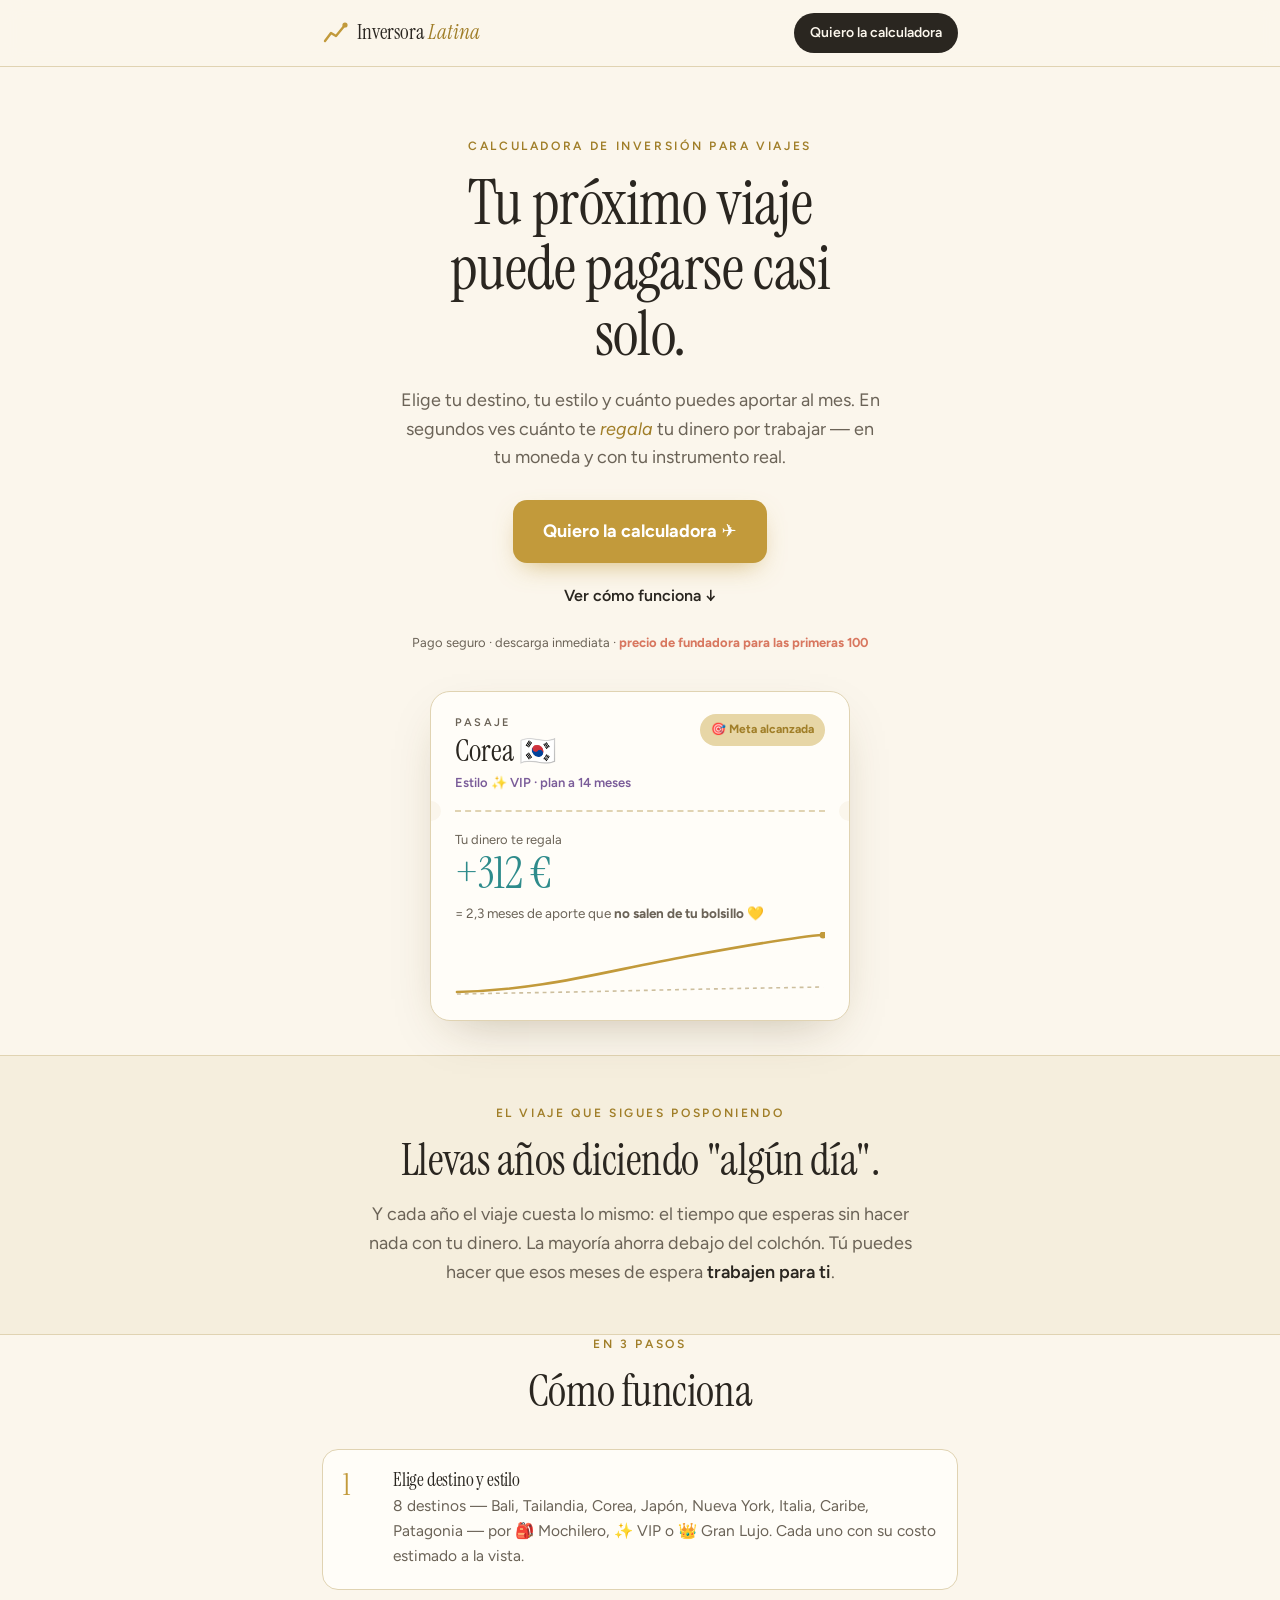
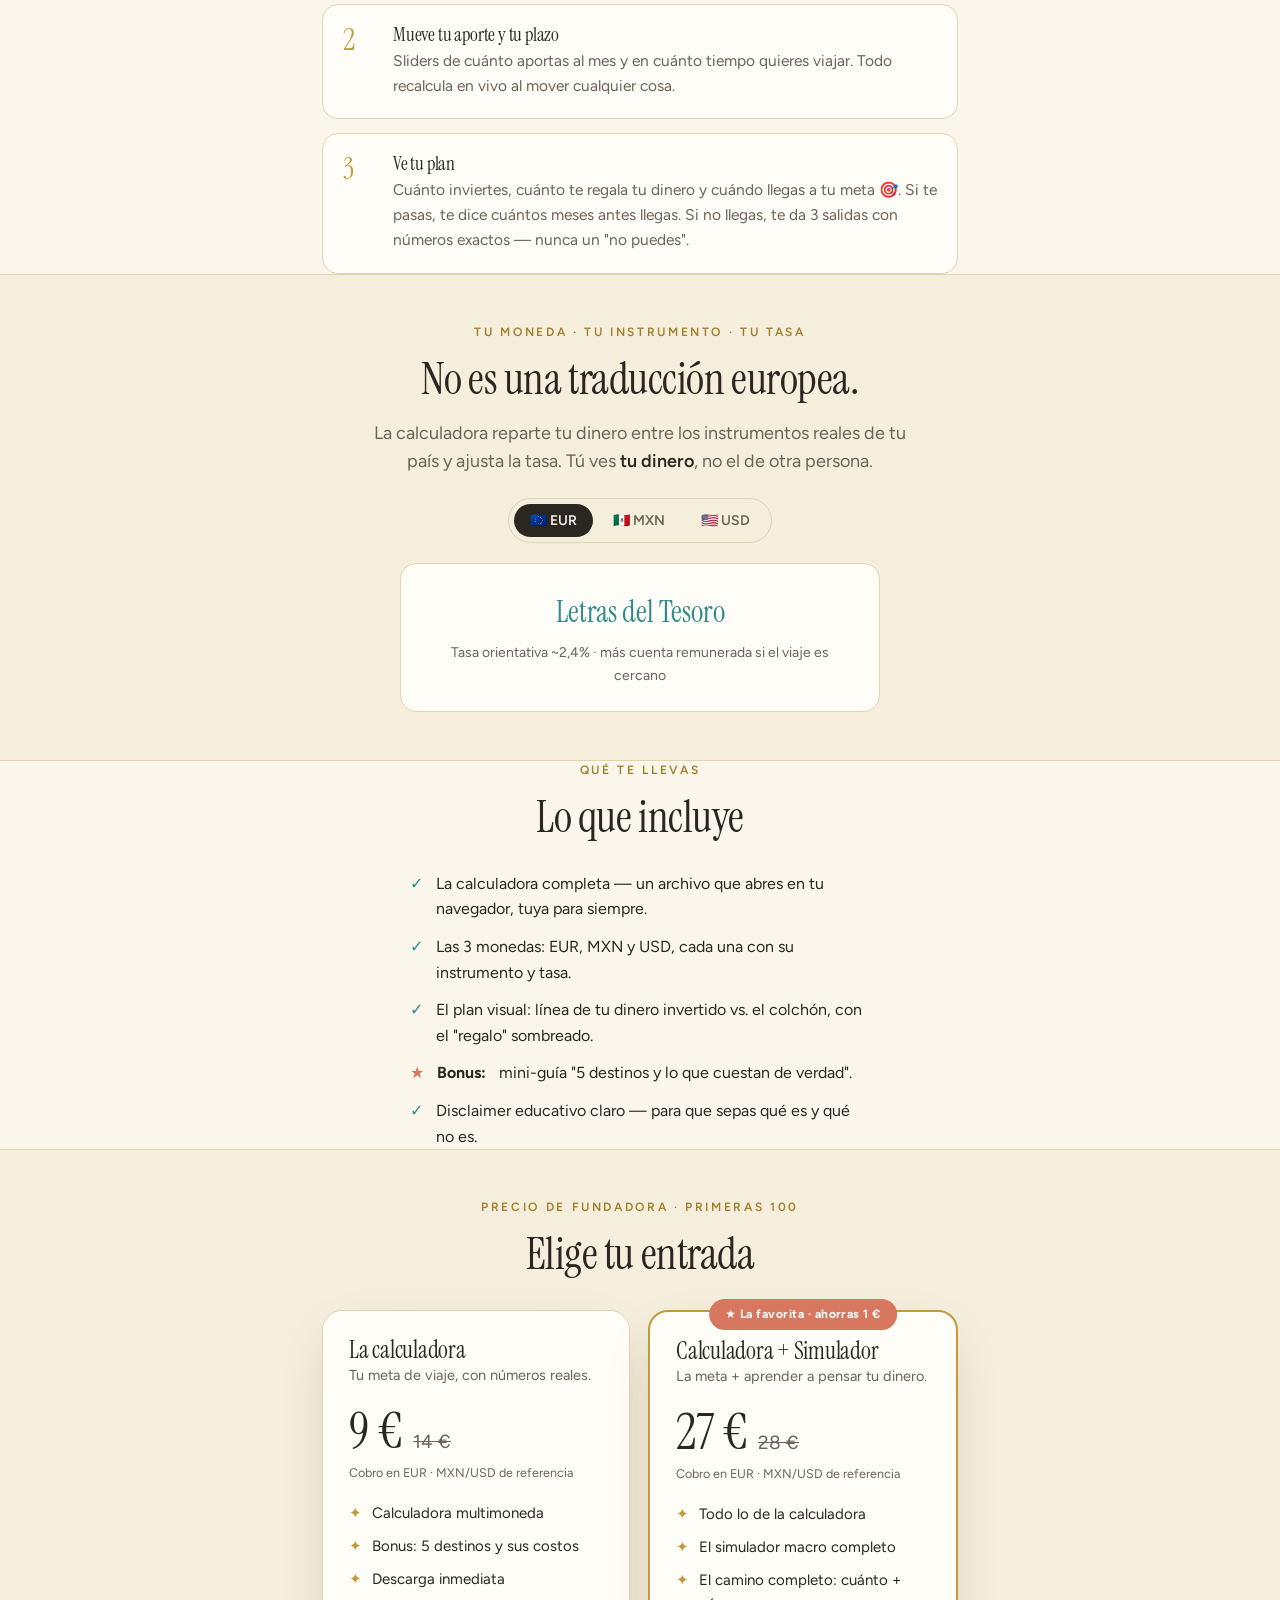
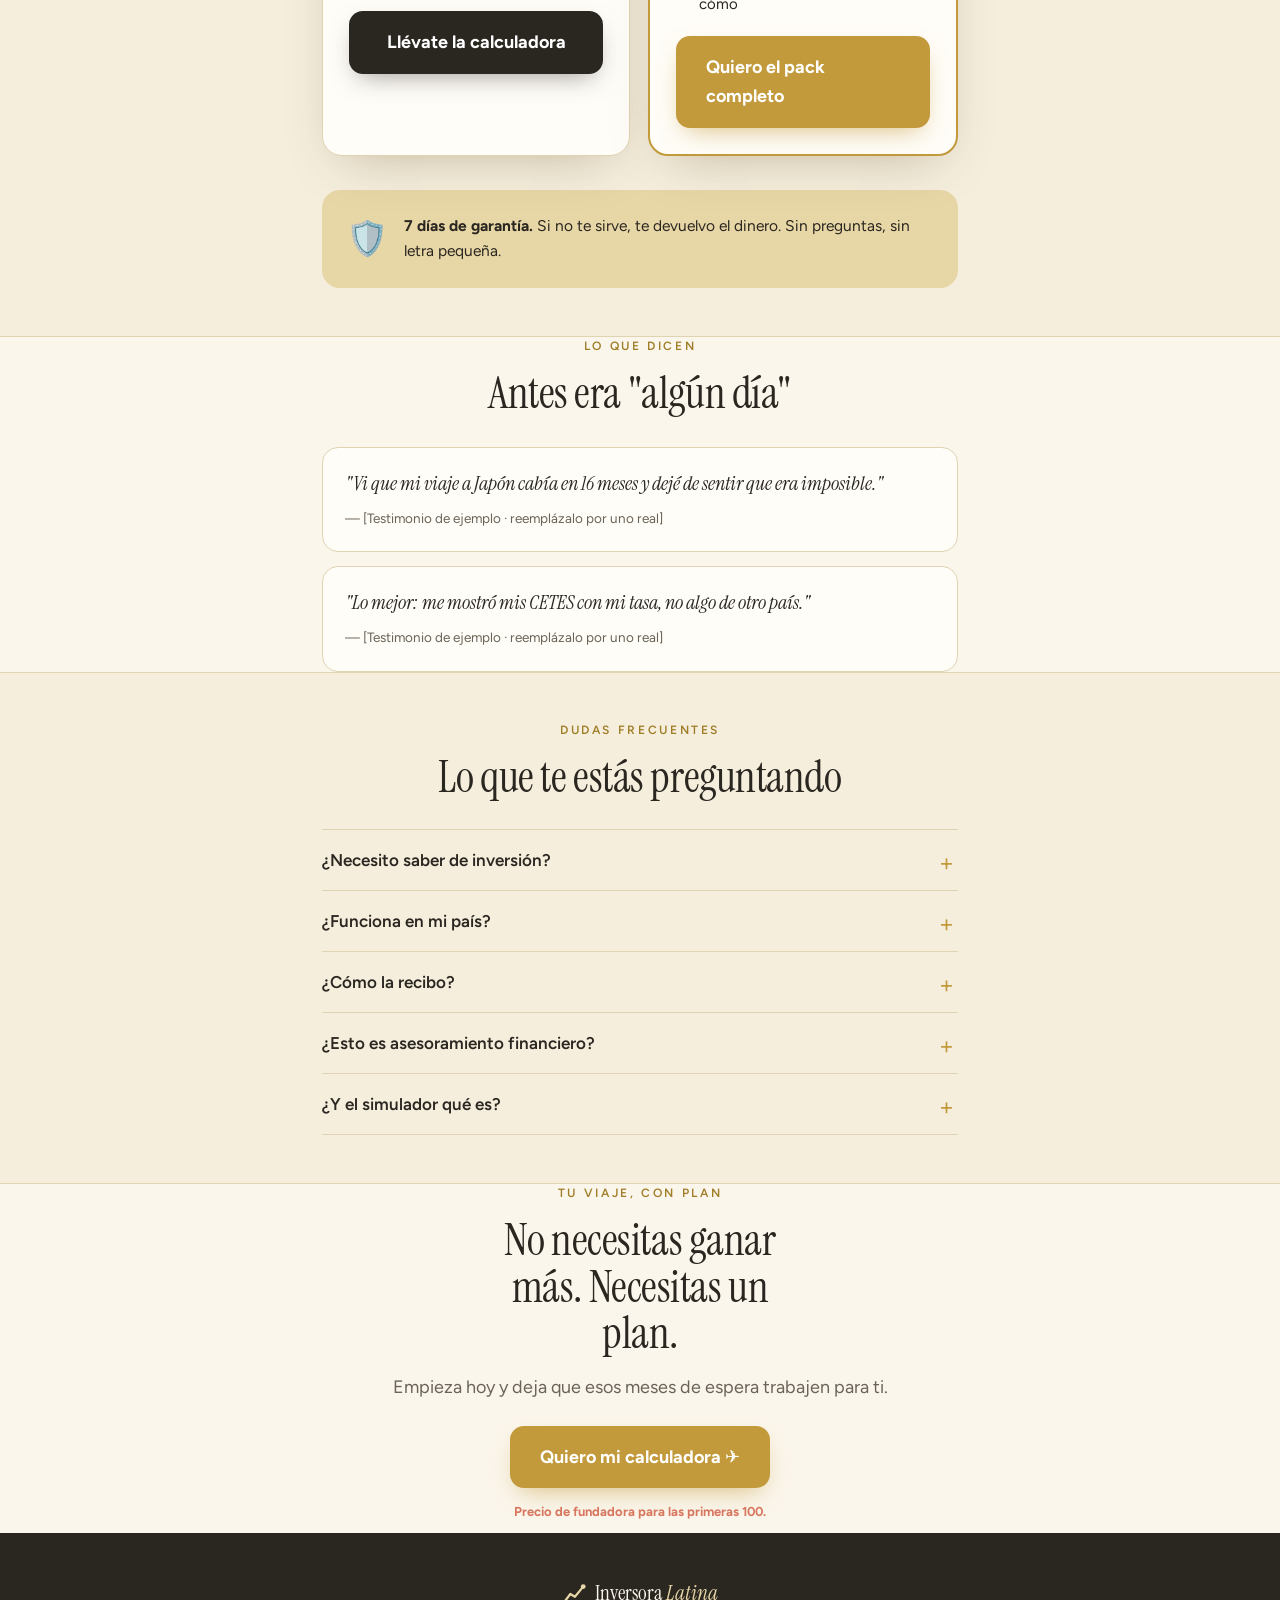
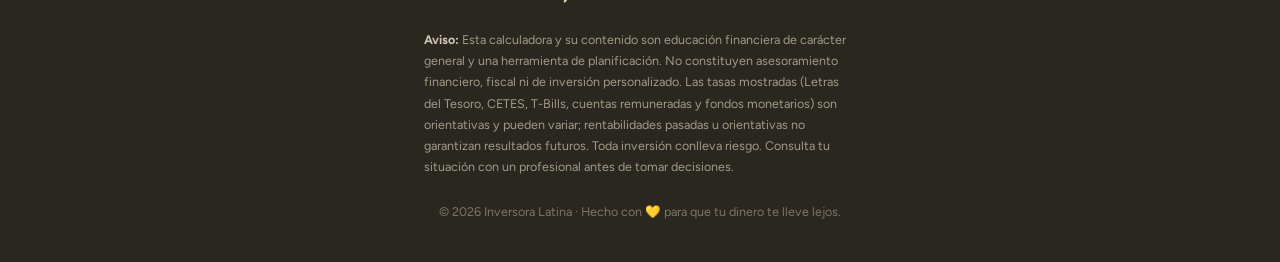
==== calculadoraviajes/index.html @ c8bc3995 "Create index.html" ====
<!DOCTYPE html>
<html lang="es">
<head>
<meta charset="UTF-8">
<meta name="viewport" content="width=device-width, initial-scale=1.0">
<title>Calculadora de Inversión para Viajes · Inversora Latina</title>
<meta name="description" content="Elige tu destino, tu estilo y cuánto puedes aportar al mes. Ve cuánto te regala tu dinero por trabajar — en tu moneda y con tu instrumento real.">

<!--
  ════════════════════════════════════════════════════════════════
  CÓMO PERSONALIZARLA (3 cosas):
  1) ENLACE DE PAGO: busca  PEGA-TU-ENLACE-LEMON-SQUEEZY  y reemplázalo
     por la URL de tu producto en Lemon Squeezy (hay 3: calculadora y bundle).
  2) LOGO: el de abajo es un wordmark de marcador de posición. Si tienes
     tu logo en SVG/PNG, reemplaza el bloque .logo del header y del footer.
  3) PRECIOS / TASAS: edita el objeto PRECIOS y INSTRUMENTOS en el <script>.
  ════════════════════════════════════════════════════════════════
-->

<link rel="preconnect" href="https://fonts.googleapis.com">
<link rel="preconnect" href="https://fonts.gstatic.com" crossorigin>
<link href="https://fonts.googleapis.com/css2?family=Instrument+Serif:ital@0;1&family=Figtree:wght@400;500;600;700&display=swap" rel="stylesheet">

<style>
  :root{
    --bg:#FBF6EC;          /* blanco cálido */
    --bg-2:#F5EEDD;        /* crema un tono más */
    --ink:#2A2620;         /* tinta cálida */
    --ink-soft:#6B6357;    /* gris cálido para cuerpo secundario */
    --gold:#C29A3B;        /* oro principal */
    --gold-deep:#A07E28;   /* oro hover */
    --gold-soft:#E7D6A6;   /* relleno suave */
    --teal:#2E8B8B;        /* instrumento / positivo */
    --coral:#D8775F;       /* urgencia / escasez */
    --purple:#7A5C99;      /* gran lujo */
    --line:#E0D3B2;        /* hairlines */
    --card:#FFFDF8;        /* tarjetas */
    --shadow:0 18px 50px -22px rgba(80,60,20,.35);
    --serif:"Instrument Serif", Georgia, serif;
    --sans:"Figtree", system-ui, -apple-system, sans-serif;
  }
  *{box-sizing:border-box;margin:0;padding:0}
  html{scroll-behavior:smooth}
  body{
    background:var(--bg);
    color:var(--ink);
    font-family:var(--sans);
    line-height:1.6;
    -webkit-font-smoothing:antialiased;
    overflow-x:hidden;
  }
  .wrap{max-width:680px;margin:0 auto;padding:0 22px}
  .eyebrow{
    font-size:12px;font-weight:600;letter-spacing:.22em;text-transform:uppercase;
    color:var(--gold-deep);margin-bottom:14px;
  }
  h1,h2,h3{font-family:var(--serif);font-weight:400;line-height:1.06;letter-spacing:-.01em}
  h1{font-size:clamp(40px,11vw,62px)}
  h2{font-size:clamp(30px,7.5vw,44px)}
  h3{font-size:22px}
  p{color:var(--ink-soft);font-size:17px}
  p strong{color:var(--ink);font-weight:600}
  em{font-style:italic;color:var(--gold-deep)}

  /* ── Header ── */
  header{
    position:sticky;top:0;z-index:50;
    background:rgba(251,246,236,.85);backdrop-filter:blur(10px);
    border-bottom:1px solid var(--line);
  }
  .bar{max-width:680px;margin:0 auto;padding:13px 22px;display:flex;align-items:center;justify-content:space-between}
  .logo{display:flex;align-items:center;gap:9px;font-family:var(--serif);font-size:21px;color:var(--ink);text-decoration:none}
  .logo svg{display:block}
  .logo b{font-weight:400}
  .logo i{font-style:italic;color:var(--gold-deep)}
  .nav-cta{
    font-family:var(--sans);font-size:14px;font-weight:600;
    background:var(--ink);color:var(--bg);text-decoration:none;
    padding:9px 16px;border-radius:999px;white-space:nowrap;transition:.2s;
  }
  .nav-cta:hover{background:var(--gold-deep)}

  /* ── Buttons ── */
  .btn{
    display:inline-flex;align-items:center;justify-content:center;gap:8px;
    font-family:var(--sans);font-size:18px;font-weight:700;
    background:var(--gold);color:#fff;text-decoration:none;
    padding:17px 30px;border-radius:14px;border:none;cursor:pointer;
    box-shadow:0 10px 26px -10px rgba(194,154,59,.7);
    transition:transform .15s, background .2s, box-shadow .2s;
  }
  .btn:hover{background:var(--gold-deep);transform:translateY(-2px);box-shadow:0 16px 34px -12px rgba(194,154,59,.8)}
  .btn:active{transform:translateY(0)}
  .btn.ghost{background:transparent;color:var(--ink);box-shadow:none;font-weight:600;font-size:16px;padding:10px 0}
  .btn.ghost:hover{transform:none;color:var(--gold-deep)}
  .btn.dark{background:var(--ink);box-shadow:0 10px 26px -10px rgba(42,38,32,.5)}
  .btn.dark:hover{background:#000}

  /* ── Hero ── */
  .hero{padding:54px 0 30px;text-align:center}
  .hero h1{margin:0 auto 18px;max-width:14ch}
  .hero .lead{font-size:18px;max-width:40ch;margin:0 auto 28px}
  .hero .cta-row{display:flex;flex-direction:column;align-items:center;gap:10px}
  .micro{font-size:13px;color:var(--ink-soft);margin-top:4px}
  .micro b{color:var(--coral)}

  /* ── Pasaje (signature) ── */
  .pass{
    position:relative;background:var(--card);border:1px solid var(--line);
    border-radius:20px;box-shadow:var(--shadow);
    margin:38px auto 0;max-width:420px;text-align:left;overflow:hidden;
  }
  .pass-top{display:flex;justify-content:space-between;align-items:flex-start;padding:22px 24px 16px}
  .pass-label{font-size:11px;letter-spacing:.2em;text-transform:uppercase;color:var(--ink-soft);font-weight:600}
  .pass-dest{font-family:var(--serif);font-size:30px;line-height:1;margin-top:4px}
  .pass-tier{font-size:13px;font-weight:600;color:var(--purple);margin-top:7px}
  .pass-chip{font-size:12px;font-weight:700;background:var(--gold-soft);color:var(--gold-deep);padding:6px 11px;border-radius:999px}
  /* perforación */
  .perf{position:relative;height:0;border-top:2px dashed var(--line);margin:0 24px}
  .perf::before,.perf::after{content:"";position:absolute;top:-11px;width:20px;height:20px;border-radius:50%;background:var(--bg)}
  .perf::before{left:-34px}
  .perf::after{right:-34px}
  .pass-bottom{padding:18px 24px 24px}
  .pass-gift-label{font-size:13px;color:var(--ink-soft)}
  .pass-gift{font-family:var(--serif);font-size:44px;color:var(--teal);line-height:1}
  .pass-note{font-size:13.5px;color:var(--ink-soft);margin-top:8px}
  .pass-curve{display:block;width:100%;height:64px;margin-top:8px}

  /* ── Sections ── */
  section{padding:48px 0}
  .section-bleed{background:var(--bg-2);border-top:1px solid var(--line);border-bottom:1px solid var(--line)}
  .center{text-align:center}
  .lede{font-size:18px;max-width:46ch;margin:16px auto 0}

  /* steps */
  .steps{margin-top:34px;display:flex;flex-direction:column;gap:14px}
  .step{display:flex;gap:16px;align-items:flex-start;background:var(--card);border:1px solid var(--line);border-radius:16px;padding:20px}
  .step .n{font-family:var(--serif);font-size:30px;color:var(--gold);line-height:1;flex-shrink:0;width:34px}
  .step h3{font-size:19px;margin-bottom:4px}
  .step p{font-size:15.5px}

  /* currency */
  .cur-toggle{display:inline-flex;gap:4px;background:var(--bg-2);border:1px solid var(--line);border-radius:999px;padding:5px;margin:22px auto 6px}
  .cur-toggle button{
    font-family:var(--sans);font-size:14px;font-weight:600;color:var(--ink-soft);
    background:transparent;border:none;padding:8px 16px;border-radius:999px;cursor:pointer;transition:.2s
  }
  .cur-toggle button.on{background:var(--ink);color:var(--bg)}
  .cur-panel{background:var(--card);border:1px solid var(--line);border-radius:16px;padding:24px;max-width:480px;margin:14px auto 0;text-align:center}
  .cur-panel .inst{font-family:var(--serif);font-size:30px;color:var(--teal)}
  .cur-panel .rate{font-size:14px;color:var(--ink-soft);margin-top:6px}

  /* includes */
  .incl{margin-top:30px;display:flex;flex-direction:column;gap:12px;max-width:460px;margin-left:auto;margin-right:auto}
  .incl li{display:flex;gap:13px;align-items:flex-start;list-style:none;font-size:16px;color:var(--ink)}
  .incl .tick{color:var(--teal);font-weight:700;flex-shrink:0}
  .incl .bonus{color:var(--coral);font-weight:700;flex-shrink:0}

  /* offer cards */
  .offer{display:flex;flex-direction:column;gap:18px;margin-top:32px}
  .card{position:relative;background:var(--card);border:1px solid var(--line);border-radius:20px;padding:26px;box-shadow:var(--shadow)}
  .card.feature{border:2px solid var(--gold)}
  .flag{position:absolute;top:-13px;left:50%;transform:translateX(-50%);background:var(--coral);color:#fff;font-size:12px;font-weight:700;letter-spacing:.04em;padding:6px 16px;border-radius:999px;white-space:nowrap}
  .card h3{font-size:24px}
  .card .sub{font-size:14.5px;color:var(--ink-soft);margin-top:2px}
  .price{display:flex;align-items:baseline;gap:10px;margin:18px 0 6px}
  .price .now{font-family:var(--serif);font-size:50px;color:var(--ink);line-height:1}
  .price .was{font-size:19px;color:var(--ink-soft);text-decoration:line-through}
  .price-note{font-size:12.5px;color:var(--ink-soft);margin-bottom:18px}
  .card .btn{width:100%}
  .card ul{margin:0 0 20px;padding:0}
  .card li{list-style:none;display:flex;gap:10px;font-size:15px;margin-bottom:9px;color:var(--ink)}
  .card li::before{content:"✦";color:var(--gold);flex-shrink:0}

  /* guarantee */
  .guarantee{display:flex;gap:16px;align-items:center;background:var(--gold-soft);border-radius:18px;padding:22px 24px;margin-top:34px}
  .guarantee .seal{font-size:34px;flex-shrink:0}
  .guarantee p{color:var(--ink);font-size:15.5px}
  .guarantee b{color:var(--ink)}

  /* testimonials */
  .tcards{display:flex;flex-direction:column;gap:14px;margin-top:30px}
  .tcard{background:var(--card);border:1px solid var(--line);border-radius:16px;padding:22px}
  .tcard p{font-family:var(--serif);font-size:20px;color:var(--ink);font-style:italic;line-height:1.3}
  .tcard .who{font-family:var(--sans);font-style:normal;font-size:13.5px;color:var(--ink-soft);margin-top:12px}
  .ph{opacity:.6}
  .ph p::before{content:"" }

  /* faq */
  .faq{margin-top:28px;border-top:1px solid var(--line)}
  .qa{border-bottom:1px solid var(--line)}
  .qa button{
    width:100%;text-align:left;background:none;border:none;cursor:pointer;
    font-family:var(--sans);font-size:17px;font-weight:600;color:var(--ink);
    padding:20px 36px 20px 0;position:relative
  }
  .qa button::after{content:"+";position:absolute;right:4px;top:18px;font-size:24px;color:var(--gold);font-weight:400;transition:transform .2s}
  .qa.open button::after{content:"–"}
  .qa .a{max-height:0;overflow:hidden;transition:max-height .3s ease}
  .qa .a p{padding:0 0 20px;font-size:15.5px}

  /* final */
  .final{text-align:center}
  .final h2{max-width:16ch;margin:0 auto 12px}

  /* footer */
  footer{background:var(--ink);color:#D9D2C4;padding:44px 0 40px;margin-top:10px}
  footer .wrap{text-align:center}
  footer .logo{justify-content:center;color:var(--bg);margin-bottom:18px}
  footer .logo i{color:var(--gold-soft)}
  .disclaimer{font-size:12.5px;line-height:1.7;color:#A39A88;max-width:54ch;margin:0 auto;text-align:left}
  .disclaimer b{color:#CFC6B4}
  .copy{font-size:12.5px;color:#7E7666;margin-top:24px}

  /* reveal */
  .reveal{opacity:0;transform:translateY(20px);transition:opacity .6s ease, transform .6s ease}
  .reveal.in{opacity:1;transform:none}

  @media (min-width:640px){
    .hero{padding:70px 0 34px}
    .offer{flex-direction:row}
    .offer .card{flex:1}
  }
  @media (prefers-reduced-motion:reduce){
    html{scroll-behavior:auto}
    .reveal{opacity:1;transform:none;transition:none}
    .btn:hover{transform:none}
  }
</style>
</head>
<body>

<header>
  <div class="bar">
    <a class="logo" href="#top" aria-label="Inversora Latina">
      <!-- LOGO marcador de posición: reemplaza este <svg> por el tuyo -->
      <svg width="26" height="26" viewBox="0 0 26 26" fill="none" aria-hidden="true">
        <path d="M3 21 L9 13 L14 16 L23 5" stroke="#C29A3B" stroke-width="2.4" stroke-linecap="round" stroke-linejoin="round"/>
        <circle cx="23" cy="5" r="2.6" fill="#C29A3B"/>
      </svg>
      <span><b>Inversora</b> <i>Latina</i></span>
    </a>
    <a class="nav-cta" href="#oferta">Quiero la calculadora</a>
  </div>
</header>

<main id="top">

  <!-- HERO -->
  <section class="hero wrap">
    <div class="reveal in">
      <p class="eyebrow">Calculadora de inversión para viajes</p>
      <h1>Tu próximo viaje puede pagarse casi solo.</h1>
      <p class="lead">Elige tu destino, tu estilo y cuánto puedes aportar al mes. En segundos ves cuánto te <em>regala</em> tu dinero por trabajar — en tu moneda y con tu instrumento real.</p>
      <div class="cta-row">
        <a class="btn" href="#oferta">Quiero la calculadora ✈️</a>
        <a class="btn ghost" href="#como">Ver cómo funciona ↓</a>
        <p class="micro">Pago seguro · descarga inmediata · <b>precio de fundadora para las primeras 100</b></p>
      </div>
    </div>

    <!-- PASAJE: elemento de marca -->
    <div class="pass reveal">
      <div class="pass-top">
        <div>
          <div class="pass-label">Pasaje</div>
          <div class="pass-dest">Corea 🇰🇷</div>
          <div class="pass-tier">Estilo ✨ VIP · plan a 14 meses</div>
        </div>
        <span class="pass-chip">🎯 Meta alcanzada</span>
      </div>
      <div class="perf"></div>
      <div class="pass-bottom">
        <div class="pass-gift-label">Tu dinero te regala</div>
        <div class="pass-gift">+312&nbsp;€</div>
        <div class="pass-note">= 2,3 meses de aporte que <strong>no salen de tu bolsillo</strong> 💛</div>
        <svg class="pass-curve" viewBox="0 0 380 64" preserveAspectRatio="none" aria-hidden="true">
          <path d="M2 60 C90 58 150 40 240 24 S360 4 378 3" fill="none" stroke="#C29A3B" stroke-width="2.6" stroke-linecap="round"/>
          <path d="M2 62 L120 60 L260 57 L378 55" fill="none" stroke="#CDBF9E" stroke-width="1.6" stroke-dasharray="4 4"/>
          <circle cx="378" cy="3" r="3.5" fill="#C29A3B"/>
        </svg>
      </div>
    </div>
  </section>

  <!-- PROBLEMA -->
  <section class="section-bleed">
    <div class="wrap center reveal">
      <p class="eyebrow">El viaje que sigues posponiendo</p>
      <h2>Llevas años diciendo "algún día".</h2>
      <p class="lede">Y cada año el viaje cuesta lo mismo: el tiempo que esperas sin hacer nada con tu dinero. La mayoría ahorra debajo del colchón. Tú puedes hacer que esos meses de espera <strong>trabajen para ti</strong>.</p>
    </div>
  </section>

  <!-- CÓMO FUNCIONA -->
  <section class="wrap" id="como">
    <div class="center reveal">
      <p class="eyebrow">En 3 pasos</p>
      <h2>Cómo funciona</h2>
    </div>
    <div class="steps">
      <div class="step reveal">
        <span class="n">1</span>
        <div>
          <h3>Elige destino y estilo</h3>
          <p>8 destinos — Bali, Tailandia, Corea, Japón, Nueva York, Italia, Caribe, Patagonia — por 🎒 Mochilero, ✨ VIP o 👑 Gran Lujo. Cada uno con su costo estimado a la vista.</p>
        </div>
      </div>
      <div class="step reveal">
        <span class="n">2</span>
        <div>
          <h3>Mueve tu aporte y tu plazo</h3>
          <p>Sliders de cuánto aportas al mes y en cuánto tiempo quieres viajar. Todo recalcula en vivo al mover cualquier cosa.</p>
        </div>
      </div>
      <div class="step reveal">
        <span class="n">3</span>
        <div>
          <h3>Ve tu plan</h3>
          <p>Cuánto inviertes, cuánto te regala tu dinero y cuándo llegas a tu meta 🎯. Si te pasas, te dice cuántos meses antes llegas. Si no llegas, te da 3 salidas con números exactos — nunca un "no puedes".</p>
        </div>
      </div>
    </div>
  </section>

  <!-- MULTIMONEDA -->
  <section class="section-bleed">
    <div class="wrap center reveal">
      <p class="eyebrow">Tu moneda · tu instrumento · tu tasa</p>
      <h2>No es una traducción europea.</h2>
      <p class="lede">La calculadora reparte tu dinero entre los instrumentos reales de tu país y ajusta la tasa. Tú ves <strong>tu dinero</strong>, no el de otra persona.</p>

      <div class="cur-toggle" role="tablist" aria-label="Elige tu moneda">
        <button data-cur="EUR" class="on">🇪🇺 EUR</button>
        <button data-cur="MXN">🇲🇽 MXN</button>
        <button data-cur="USD">🇺🇸 USD</button>
      </div>
      <div class="cur-panel">
        <div class="inst" id="instName">Letras del Tesoro</div>
        <div class="rate" id="instRate">Tasa orientativa ~2,4% · más cuenta remunerada si el viaje es cercano</div>
      </div>
    </div>
  </section>

  <!-- QUÉ INCLUYE -->
  <section class="wrap">
    <div class="center reveal">
      <p class="eyebrow">Qué te llevas</p>
      <h2>Lo que incluye</h2>
    </div>
    <ul class="incl reveal">
      <li><span class="tick">✓</span> La calculadora completa — un archivo que abres en tu navegador, tuya para siempre.</li>
      <li><span class="tick">✓</span> Las 3 monedas: EUR, MXN y USD, cada una con su instrumento y tasa.</li>
      <li><span class="tick">✓</span> El plan visual: línea de tu dinero invertido vs. el colchón, con el "regalo" sombreado.</li>
      <li><span class="bonus">★</span> <strong>Bonus:</strong> mini-guía "5 destinos y lo que cuestan de verdad".</li>
      <li><span class="tick">✓</span> Disclaimer educativo claro — para que sepas qué es y qué no es.</li>
    </ul>
  </section>

  <!-- OFERTA -->
  <section class="section-bleed" id="oferta">
    <div class="wrap">
      <div class="center reveal">
        <p class="eyebrow">Precio de fundadora · primeras 100</p>
        <h2>Elige tu entrada</h2>
      </div>
      <div class="offer">
        <!-- Calculadora sola -->
        <div class="card reveal">
          <h3>La calculadora</h3>
          <div class="sub">Tu meta de viaje, con números reales.</div>
          <div class="price">
            <span class="now" data-price="calc-now">9&nbsp;€</span>
            <span class="was" data-price="calc-was">14&nbsp;€</span>
          </div>
          <div class="price-note">Cobro en EUR · MXN/USD de referencia</div>
          <ul>
            <li>Calculadora multimoneda</li>
            <li>Bonus: 5 destinos y sus costos</li>
            <li>Descarga inmediata</li>
          </ul>
          <a class="btn dark" href="PEGA-TU-ENLACE-LEMON-SQUEEZY-CALCULADORA">Llévate la calculadora</a>
        </div>

        <!-- Bundle -->
        <div class="card feature reveal">
          <span class="flag">★ La favorita · ahorras 1 €</span>
          <h3>Calculadora + Simulador</h3>
          <div class="sub">La meta + aprender a pensar tu dinero.</div>
          <div class="price">
            <span class="now" data-price="bundle-now">27&nbsp;€</span>
            <span class="was" data-price="bundle-was">28&nbsp;€</span>
          </div>
          <div class="price-note">Cobro en EUR · MXN/USD de referencia</div>
          <ul>
            <li>Todo lo de la calculadora</li>
            <li>El simulador macro completo</li>
            <li>El camino completo: cuánto + cómo</li>
          </ul>
          <a class="btn" href="PEGA-TU-ENLACE-LEMON-SQUEEZY-BUNDLE">Quiero el pack completo</a>
        </div>
      </div>

      <!-- GARANTÍA -->
      <div class="guarantee reveal">
        <span class="seal">🛡️</span>
        <p><b>7 días de garantía.</b> Si no te sirve, te devuelvo el dinero. Sin preguntas, sin letra pequeña.</p>
      </div>
    </div>
  </section>

  <!-- TESTIMONIOS -->
  <section class="wrap">
    <div class="center reveal">
      <p class="eyebrow">Lo que dicen</p>
      <h2>Antes era "algún día"</h2>
    </div>
    <!-- Reemplaza estos por capturas/testimonios reales de tus primeras compradoras -->
    <div class="tcards">
      <div class="tcard ph reveal">
        <p>"Vi que mi viaje a Japón cabía en 16 meses y dejé de sentir que era imposible."</p>
        <div class="who">— [Testimonio de ejemplo · reemplázalo por uno real]</div>
      </div>
      <div class="tcard ph reveal">
        <p>"Lo mejor: me mostró mis CETES con mi tasa, no algo de otro país."</p>
        <div class="who">— [Testimonio de ejemplo · reemplázalo por uno real]</div>
      </div>
    </div>
  </section>

  <!-- FAQ -->
  <section class="section-bleed">
    <div class="wrap">
      <div class="center reveal">
        <p class="eyebrow">Dudas frecuentes</p>
        <h2>Lo que te estás preguntando</h2>
      </div>
      <div class="faq reveal">
        <div class="qa">
          <button>¿Necesito saber de inversión?</button>
          <div class="a"><p>No. Está hecha en palabras simples: eliges, mueves dos sliders y ves tu plan. La parte financiera la resuelve la calculadora por ti.</p></div>
        </div>
        <div class="qa">
          <button>¿Funciona en mi país?</button>
          <div class="a"><p>Sí. Trae EUR, MXN y USD, y en cada una usa el instrumento real de esa zona — Letras del Tesoro, CETES o T-Bills — con su tasa orientativa.</p></div>
        </div>
        <div class="qa">
          <button>¿Cómo la recibo?</button>
          <div class="a"><p>Pagas, y de inmediato recibes el archivo para descargar. Lo abres en tu navegador y empiezas a jugar. Es tuyo para siempre.</p></div>
        </div>
        <div class="qa">
          <button>¿Esto es asesoramiento financiero?</button>
          <div class="a"><p>No. Es educación financiera general y una herramienta de planificación. Las tasas son orientativas y no constituyen una recomendación personalizada.</p></div>
        </div>
        <div class="qa">
          <button>¿Y el simulador qué es?</button>
          <div class="a"><p>La calculadora te dice <strong>cuánto</strong>; el simulador te enseña a <strong>pensar</strong> tu dinero. Son el complemento perfecto, y el pack los lleva los dos por menos.</p></div>
        </div>
      </div>
    </div>
  </section>

  <!-- CTA FINAL -->
  <section class="wrap final reveal">
    <p class="eyebrow">Tu viaje, con plan</p>
    <h2>No necesitas ganar más. Necesitas un plan.</h2>
    <p class="lede">Empieza hoy y deja que esos meses de espera trabajen para ti.</p>
    <div style="margin-top:24px"><a class="btn" href="#oferta">Quiero mi calculadora ✈️</a></div>
    <p class="micro" style="margin-top:14px"><b>Precio de fundadora para las primeras 100.</b></p>
  </section>

</main>

<footer>
  <div class="wrap">
    <a class="logo" href="#top" aria-label="Inversora Latina">
      <svg width="24" height="24" viewBox="0 0 26 26" fill="none" aria-hidden="true">
        <path d="M3 21 L9 13 L14 16 L23 5" stroke="#E7D6A6" stroke-width="2.4" stroke-linecap="round" stroke-linejoin="round"/>
        <circle cx="23" cy="5" r="2.6" fill="#E7D6A6"/>
      </svg>
      <span><b>Inversora</b> <i>Latina</i></span>
    </a>
    <p class="disclaimer">
      <b>Aviso:</b> Esta calculadora y su contenido son educación financiera de carácter general y una herramienta de planificación. No constituyen asesoramiento financiero, fiscal ni de inversión personalizado. Las tasas mostradas (Letras del Tesoro, CETES, T-Bills, cuentas remuneradas y fondos monetarios) son orientativas y pueden variar; rentabilidades pasadas u orientativas no garantizan resultados futuros. Toda inversión conlleva riesgo. Consulta tu situación con un profesional antes de tomar decisiones.
    </p>
    <p class="copy">© <span id="year"></span> Inversora Latina · Hecho con 💛 para que tu dinero te lleve lejos.</p>
  </div>
</footer>

<script>
(function(){
  "use strict";

  /* ── EDITA AQUÍ tus precios y tasas ── */
  var PRECIOS = {
    EUR: { calcNow:"9 €",  calcWas:"14 €",  bundleNow:"27 €",  bundleWas:"28 €" },
    MXN: { calcNow:"$185 MXN", calcWas:"$288 MXN", bundleNow:"$555 MXN", bundleWas:"$575 MXN" },
    USD: { calcNow:"$10 USD",  calcWas:"$16 USD",  bundleNow:"$30 USD",  bundleWas:"$31 USD" }
  };
  var INSTRUMENTOS = {
    EUR: { name:"Letras del Tesoro", rate:"Tasa orientativa ~2,4% · más cuenta remunerada si el viaje es cercano" },
    MXN: { name:"CETES",             rate:"Tasa orientativa ~8,5% · más cuenta remunerada si el viaje es cercano" },
    USD: { name:"T-Bills",           rate:"Tasa orientativa ~4,2% · más cuenta remunerada si el viaje es cercano" }
  };

  /* año footer */
  var y = document.getElementById("year");
  if (y) y.textContent = new Date().getFullYear();

  /* toggle de moneda */
  var instName = document.getElementById("instName");
  var instRate = document.getElementById("instRate");
  var priceEls = {};
  document.querySelectorAll("[data-price]").forEach(function(el){ priceEls[el.getAttribute("data-price")] = el; });

  function setCurrency(cur){
    var p = PRECIOS[cur], i = INSTRUMENTOS[cur];
    if (!p || !i) return;
    if (priceEls["calc-now"])   priceEls["calc-now"].textContent   = p.calcNow;
    if (priceEls["calc-was"])   priceEls["calc-was"].textContent   = p.calcWas;
    if (priceEls["bundle-now"]) priceEls["bundle-now"].textContent = p.bundleNow;
    if (priceEls["bundle-was"]) priceEls["bundle-was"].textContent = p.bundleWas;
    if (instName) instName.textContent = i.name;
    if (instRate) instRate.textContent = i.rate;
  }

  document.querySelectorAll(".cur-toggle button").forEach(function(btn){
    btn.addEventListener("click", function(){
      document.querySelectorAll(".cur-toggle button").forEach(function(b){ b.classList.remove("on"); });
      btn.classList.add("on");
      setCurrency(btn.getAttribute("data-cur"));
    });
  });

  /* FAQ acordeón */
  document.querySelectorAll(".qa button").forEach(function(btn){
    btn.addEventListener("click", function(){
      var qa = btn.parentElement;
      var a = qa.querySelector(".a");
      var open = qa.classList.contains("open");
      if (open){
        qa.classList.remove("open"); a.style.maxHeight = null;
      } else {
        qa.classList.add("open"); a.style.maxHeight = a.scrollHeight + "px";
      }
    });
  });

  /* reveal al hacer scroll */
  var reveals = document.querySelectorAll(".reveal");
  if ("IntersectionObserver" in window){
    var io = new IntersectionObserver(function(entries){
      entries.forEach(function(e){
        if (e.isIntersecting){ e.target.classList.add("in"); io.unobserve(e.target); }
      });
    }, { threshold:0.12 });
    reveals.forEach(function(el){ if(!el.classList.contains("in")) io.observe(el); });
  } else {
    reveals.forEach(function(el){ el.classList.add("in"); });
  }
})();
</script>
</body>
</html>
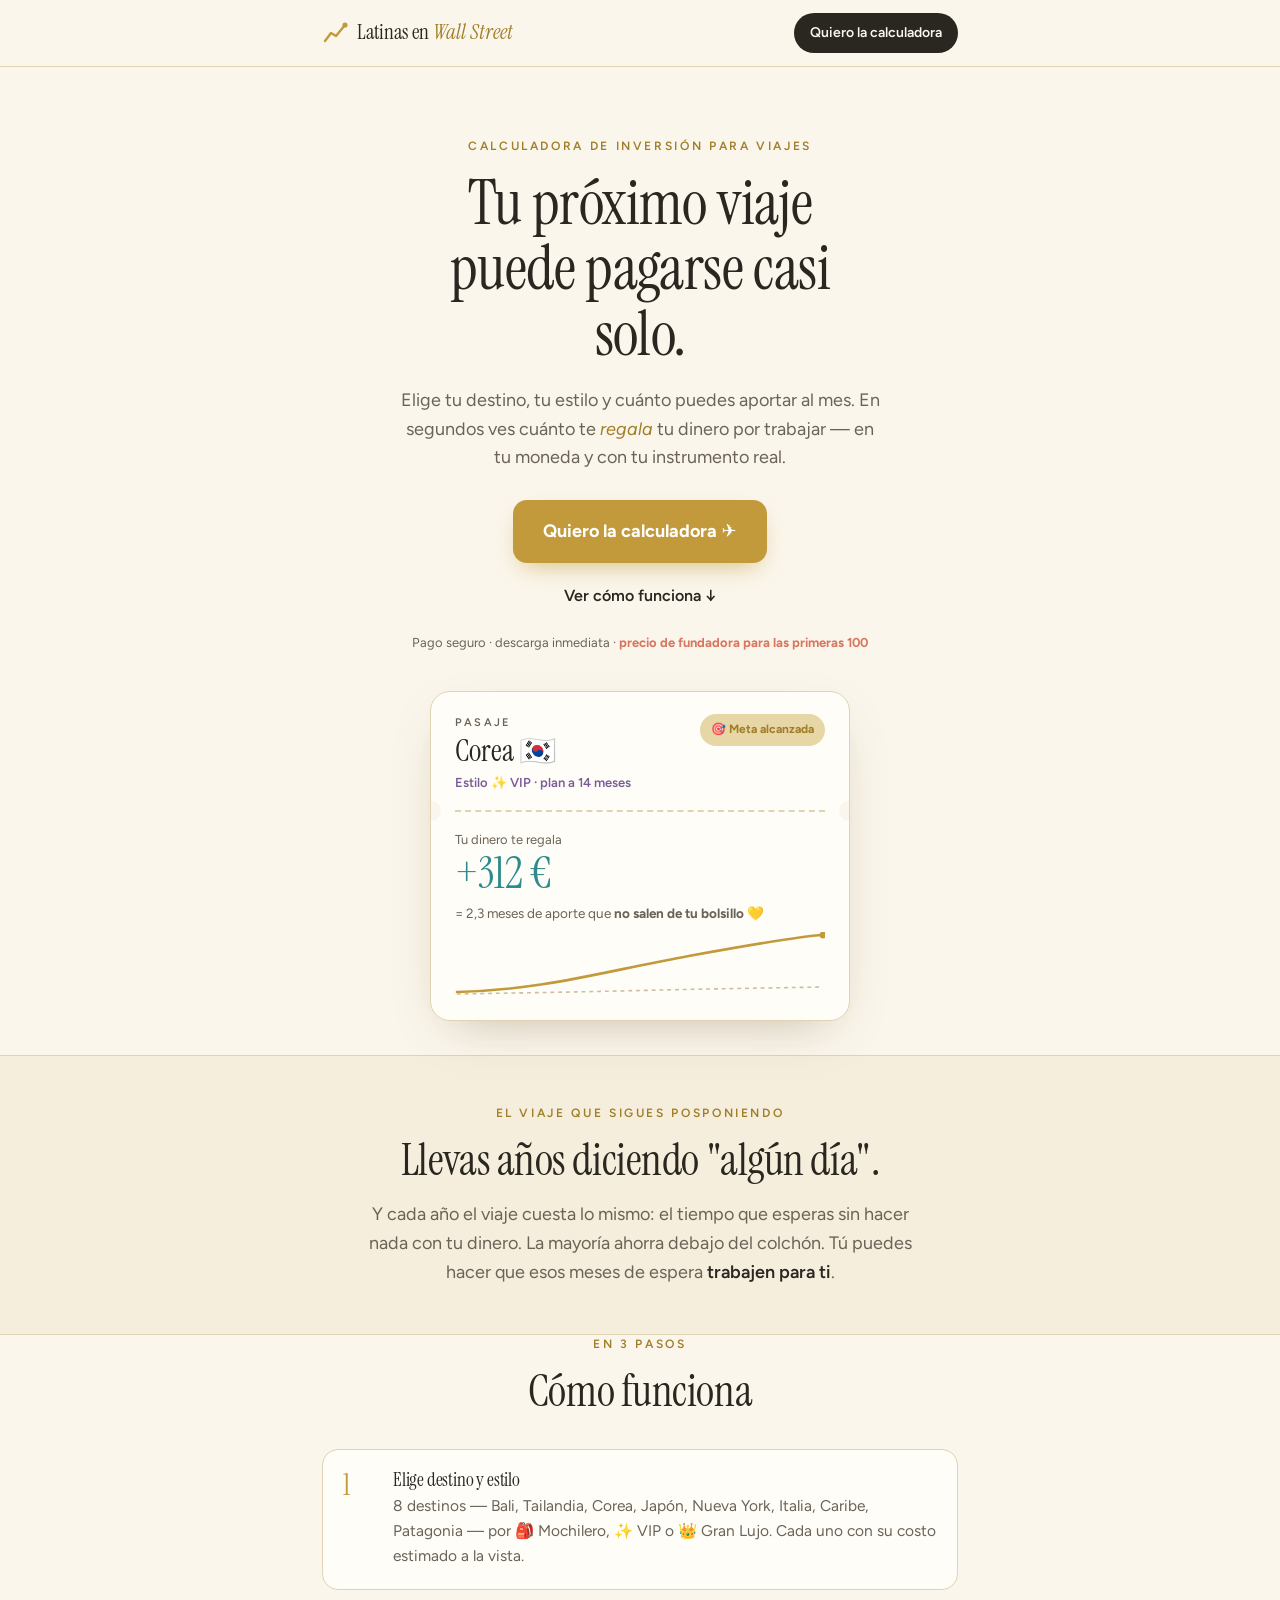
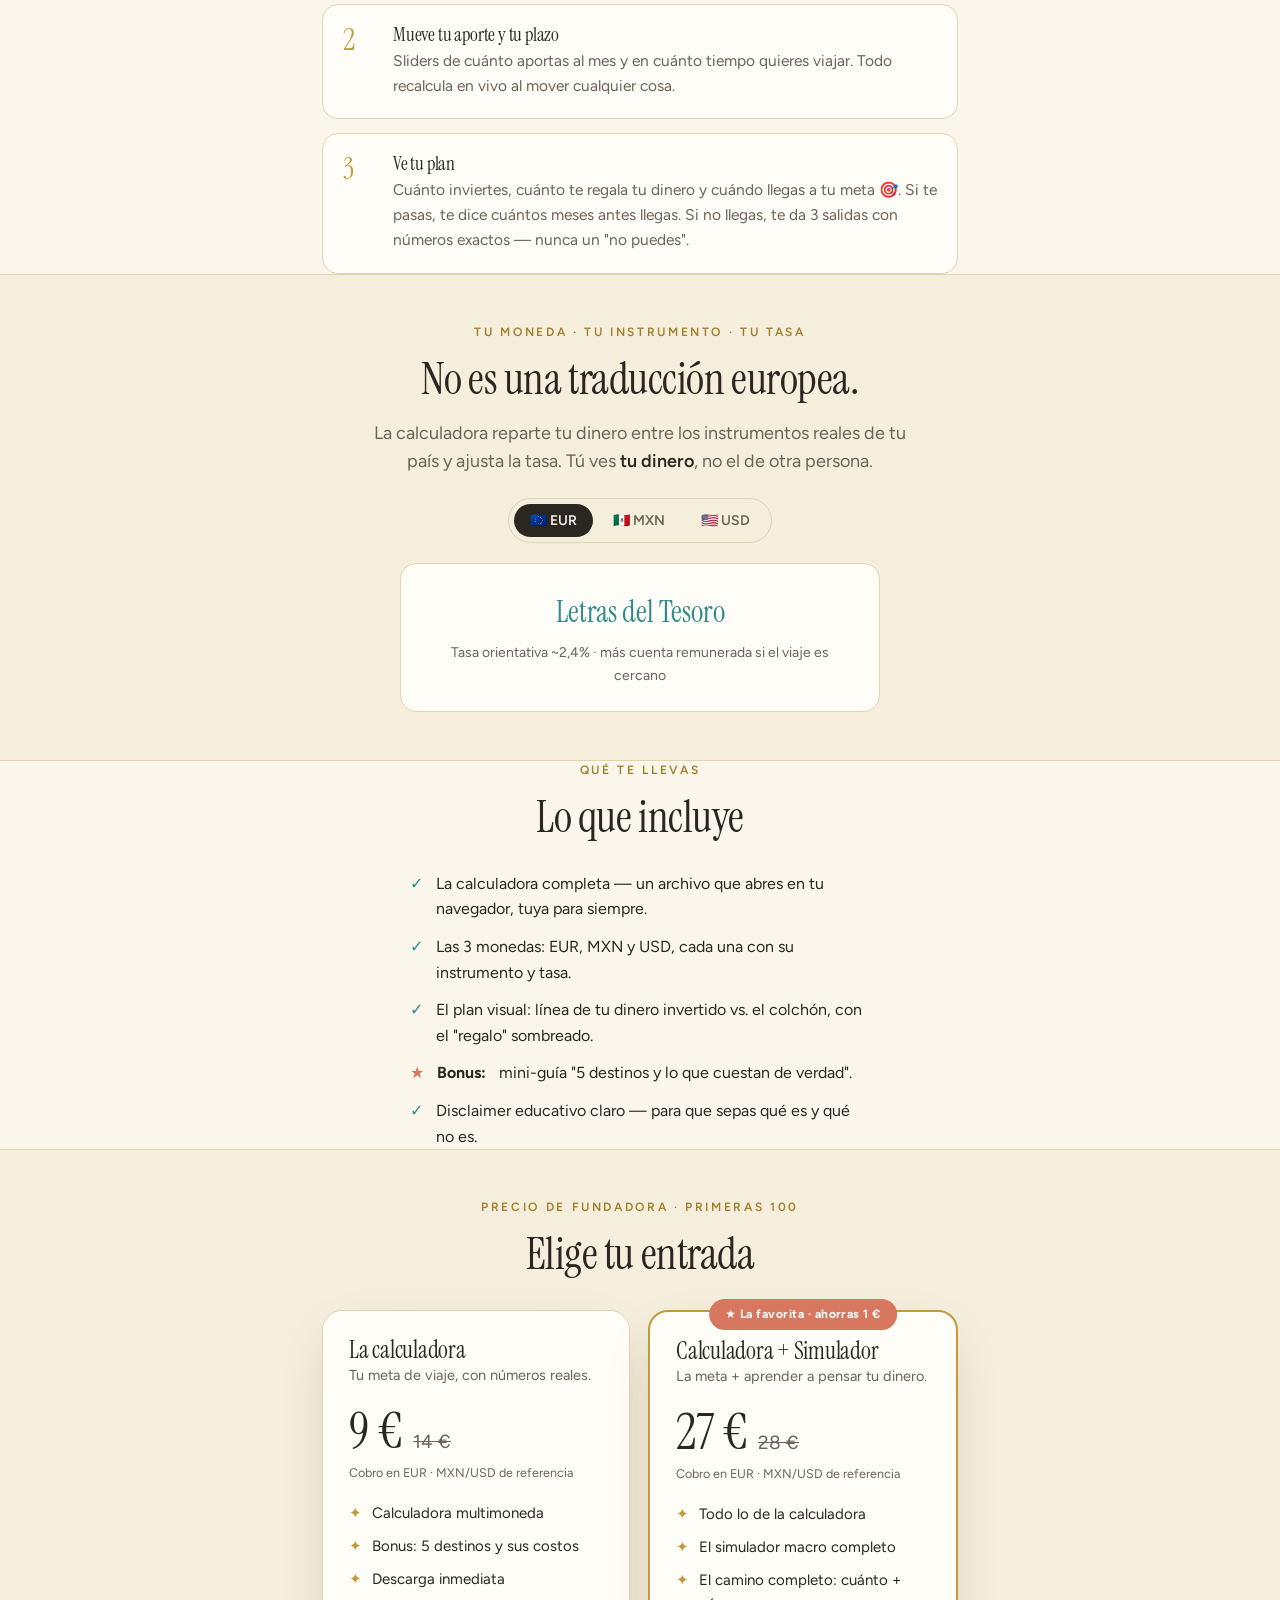
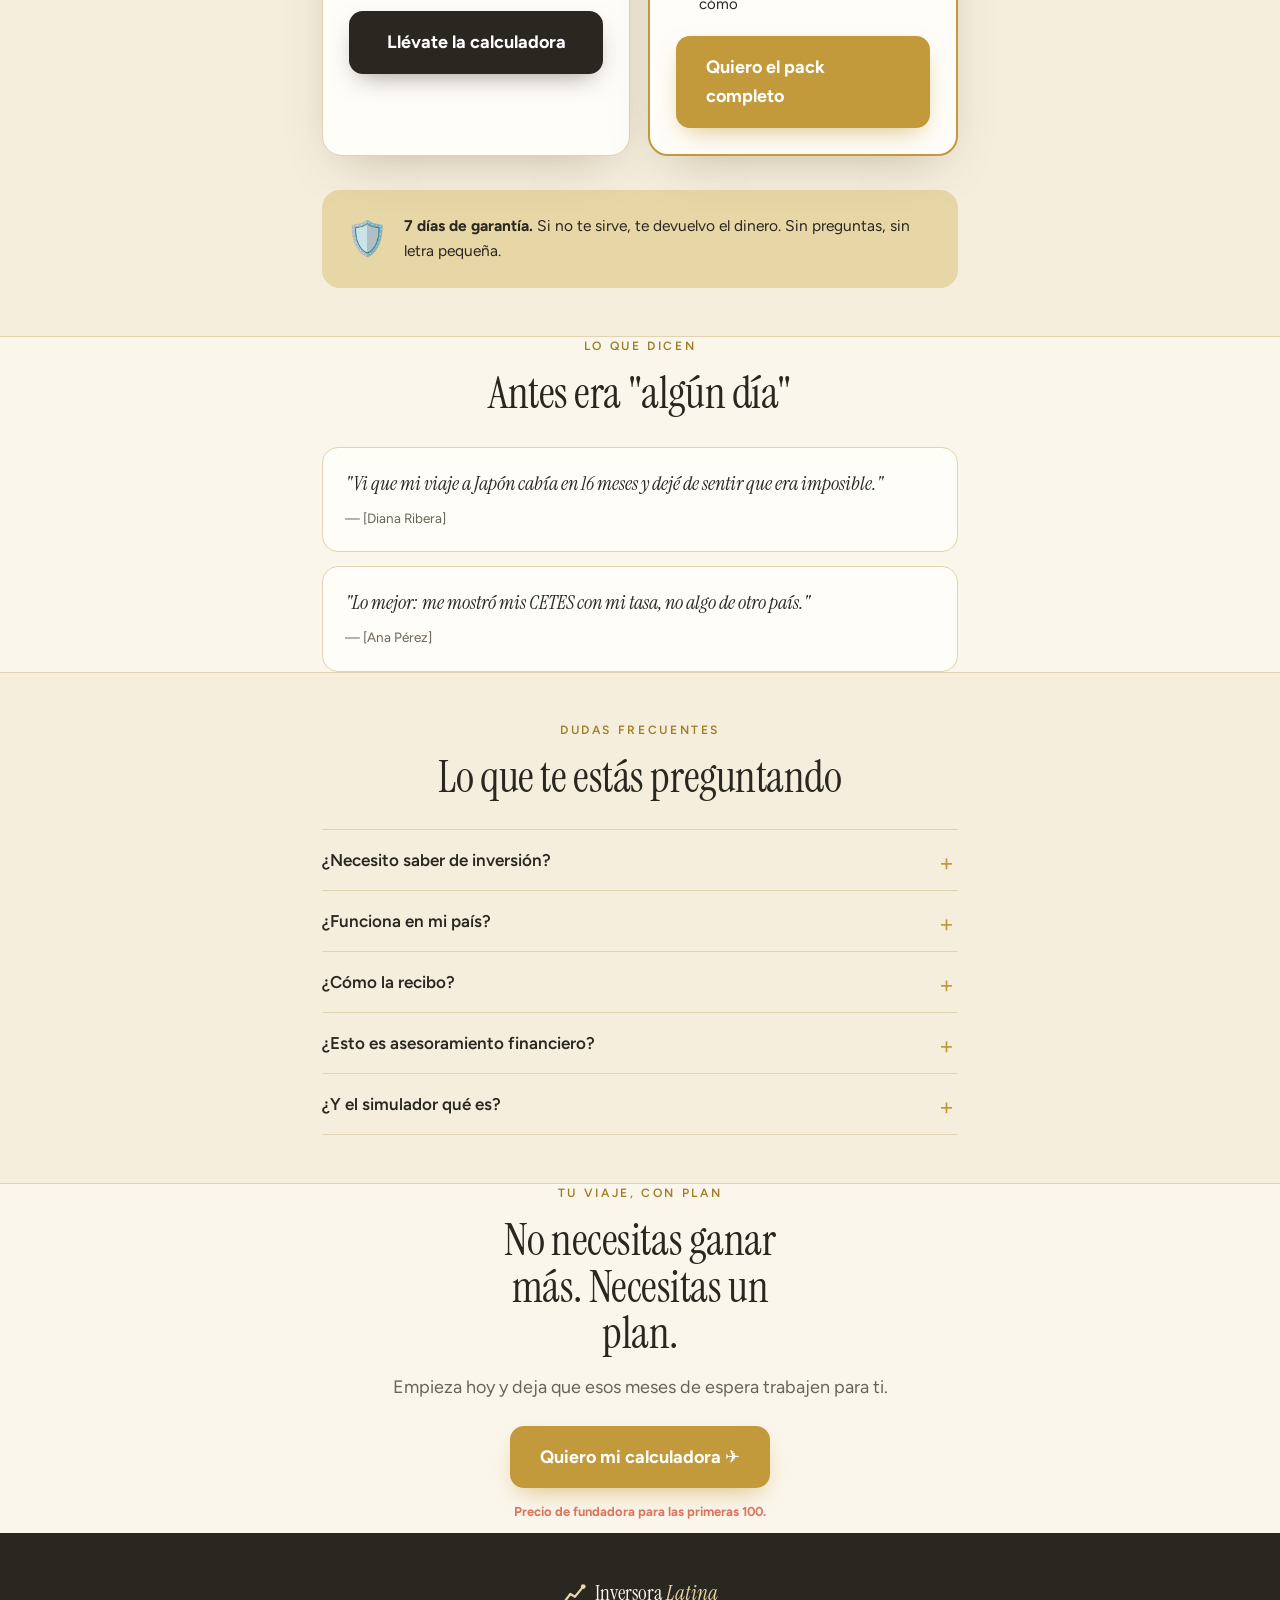
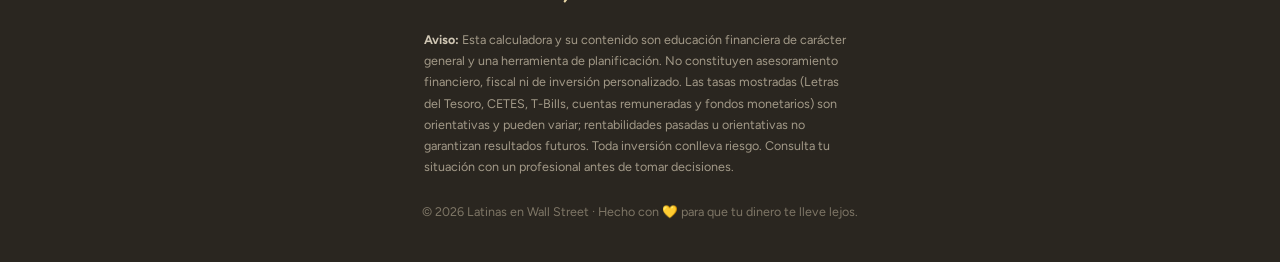
==== commit f63c4572: "Update index.html" ====
--- a/calculadoraviajes/index.html
+++ b/calculadoraviajes/index.html
@@ -3,7 +3,7 @@
 <head>
 <meta charset="UTF-8">
 <meta name="viewport" content="width=device-width, initial-scale=1.0">
-<title>Calculadora de Inversión para Viajes · Inversora Latina</title>
+<title>Calculadora de Inversión para Viajes · Latinas en Wall Street</title>
 <meta name="description" content="Elige tu destino, tu estilo y cuánto puedes aportar al mes. Ve cuánto te regala tu dinero por trabajar — en tu moneda y con tu instrumento real.">
 
 <!--
@@ -232,13 +232,13 @@
 
 <header>
   <div class="bar">
-    <a class="logo" href="#top" aria-label="Inversora Latina">
+    <a class="logo" href="#top" aria-label="Latinas en Wall Street">
       <!-- LOGO marcador de posición: reemplaza este <svg> por el tuyo -->
       <svg width="26" height="26" viewBox="0 0 26 26" fill="none" aria-hidden="true">
         <path d="M3 21 L9 13 L14 16 L23 5" stroke="#C29A3B" stroke-width="2.4" stroke-linecap="round" stroke-linejoin="round"/>
         <circle cx="23" cy="5" r="2.6" fill="#C29A3B"/>
       </svg>
-      <span><b>Inversora</b> <i>Latina</i></span>
+      <span><b>Latinas en</b> <i>Wall Street</i></span>
     </a>
     <a class="nav-cta" href="#oferta">Quiero la calculadora</a>
   </div>
@@ -397,7 +397,7 @@
             <li>El simulador macro completo</li>
             <li>El camino completo: cuánto + cómo</li>
           </ul>
-          <a class="btn" href="PEGA-TU-ENLACE-LEMON-SQUEEZY-BUNDLE">Quiero el pack completo</a>
+          <a class="btn" href="https://latinasenwallstreetsimulador.lemonsqueezy.com/checkout/buy/95bcc79a-fe73-475c-bf9f-b78301b6a1d4" target="_blank">Quiero el pack completo</a>
         </div>
       </div>
 
@@ -419,11 +419,11 @@
     <div class="tcards">
       <div class="tcard ph reveal">
         <p>"Vi que mi viaje a Japón cabía en 16 meses y dejé de sentir que era imposible."</p>
-        <div class="who">— [Testimonio de ejemplo · reemplázalo por uno real]</div>
+        <div class="who">— [Diana Ribera]</div>
       </div>
       <div class="tcard ph reveal">
         <p>"Lo mejor: me mostró mis CETES con mi tasa, no algo de otro país."</p>
-        <div class="who">— [Testimonio de ejemplo · reemplázalo por uno real]</div>
+        <div class="who">— [Ana Pérez]</div>
       </div>
     </div>
   </section>
@@ -473,7 +473,7 @@
 
 <footer>
   <div class="wrap">
-    <a class="logo" href="#top" aria-label="Inversora Latina">
+    <a class="logo" href="#top" aria-label="Latinas en Wall Street">
       <svg width="24" height="24" viewBox="0 0 26 26" fill="none" aria-hidden="true">
         <path d="M3 21 L9 13 L14 16 L23 5" stroke="#E7D6A6" stroke-width="2.4" stroke-linecap="round" stroke-linejoin="round"/>
         <circle cx="23" cy="5" r="2.6" fill="#E7D6A6"/>
@@ -483,7 +483,7 @@
     <p class="disclaimer">
       <b>Aviso:</b> Esta calculadora y su contenido son educación financiera de carácter general y una herramienta de planificación. No constituyen asesoramiento financiero, fiscal ni de inversión personalizado. Las tasas mostradas (Letras del Tesoro, CETES, T-Bills, cuentas remuneradas y fondos monetarios) son orientativas y pueden variar; rentabilidades pasadas u orientativas no garantizan resultados futuros. Toda inversión conlleva riesgo. Consulta tu situación con un profesional antes de tomar decisiones.
     </p>
-    <p class="copy">© <span id="year"></span> Inversora Latina · Hecho con 💛 para que tu dinero te lleve lejos.</p>
+    <p class="copy">© <span id="year"></span> Latinas en Wall Street · Hecho con 💛 para que tu dinero te lleve lejos.</p>
   </div>
 </footer>
 
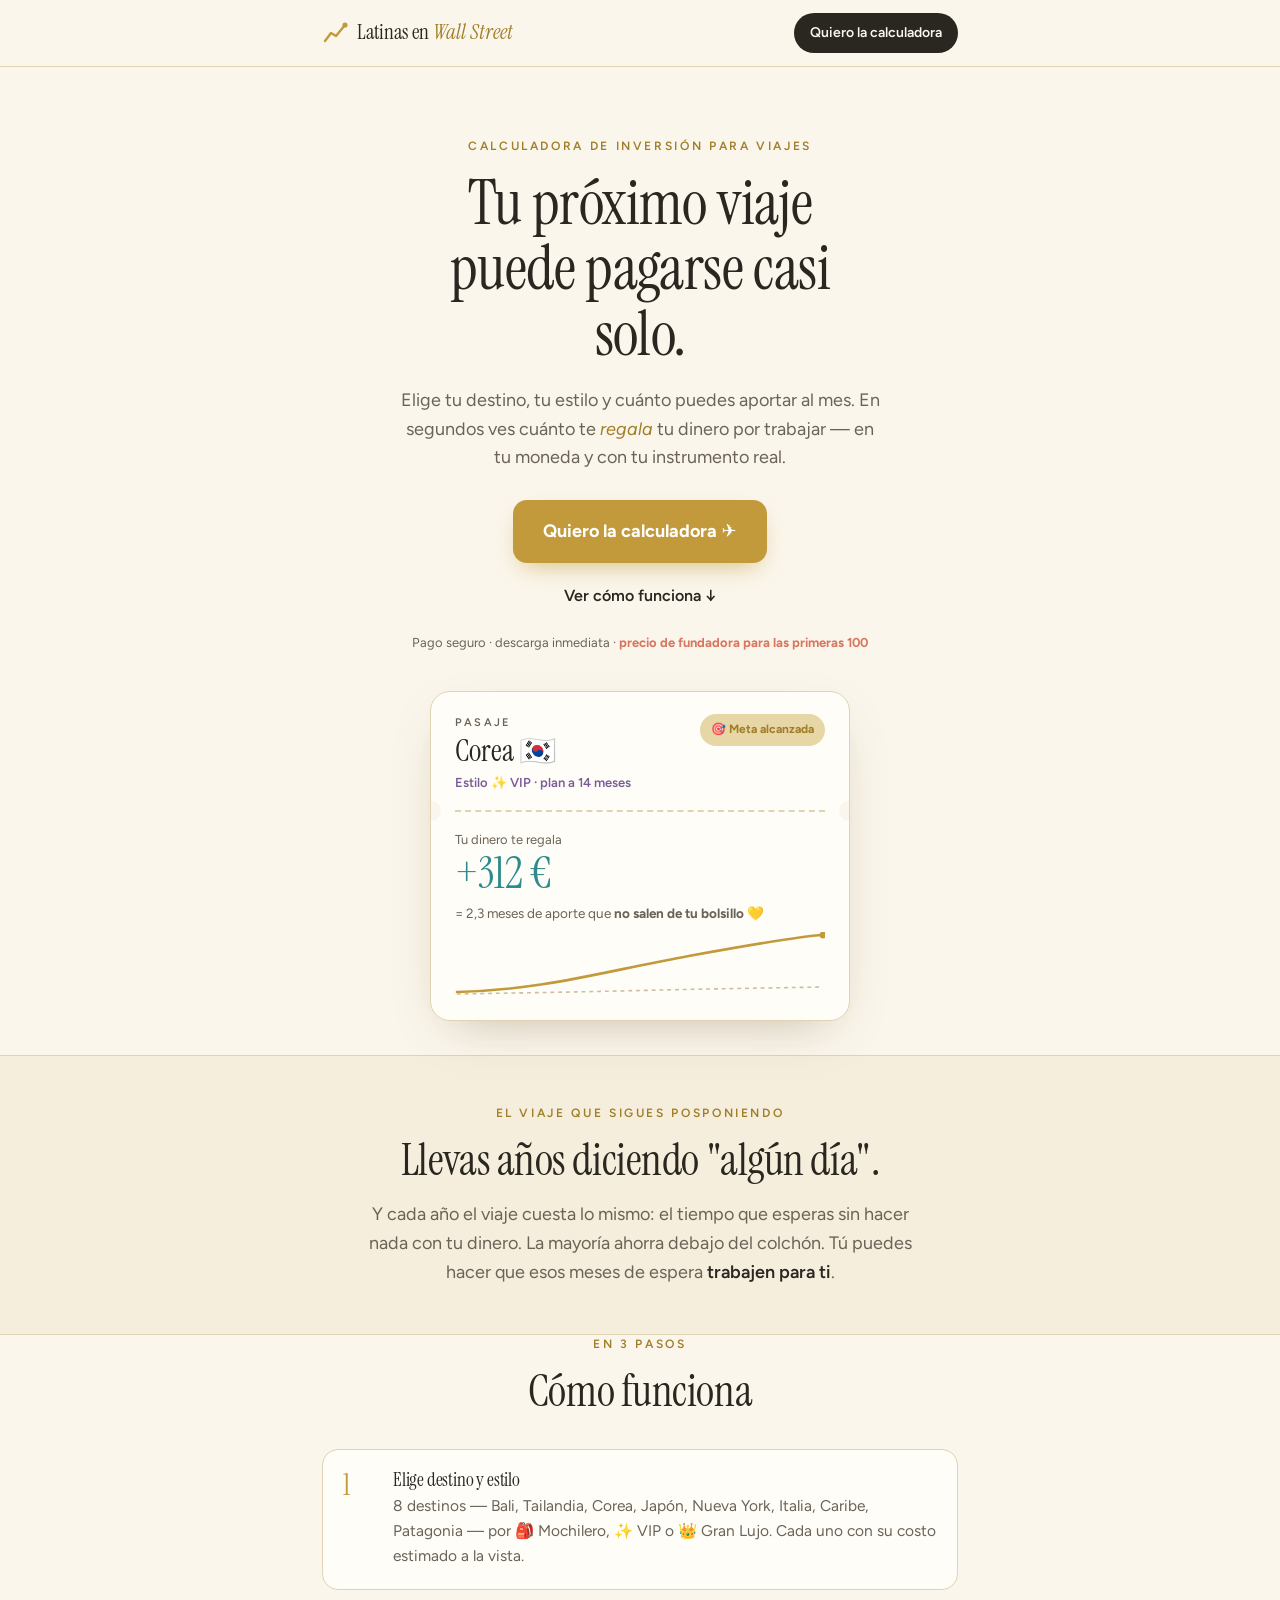
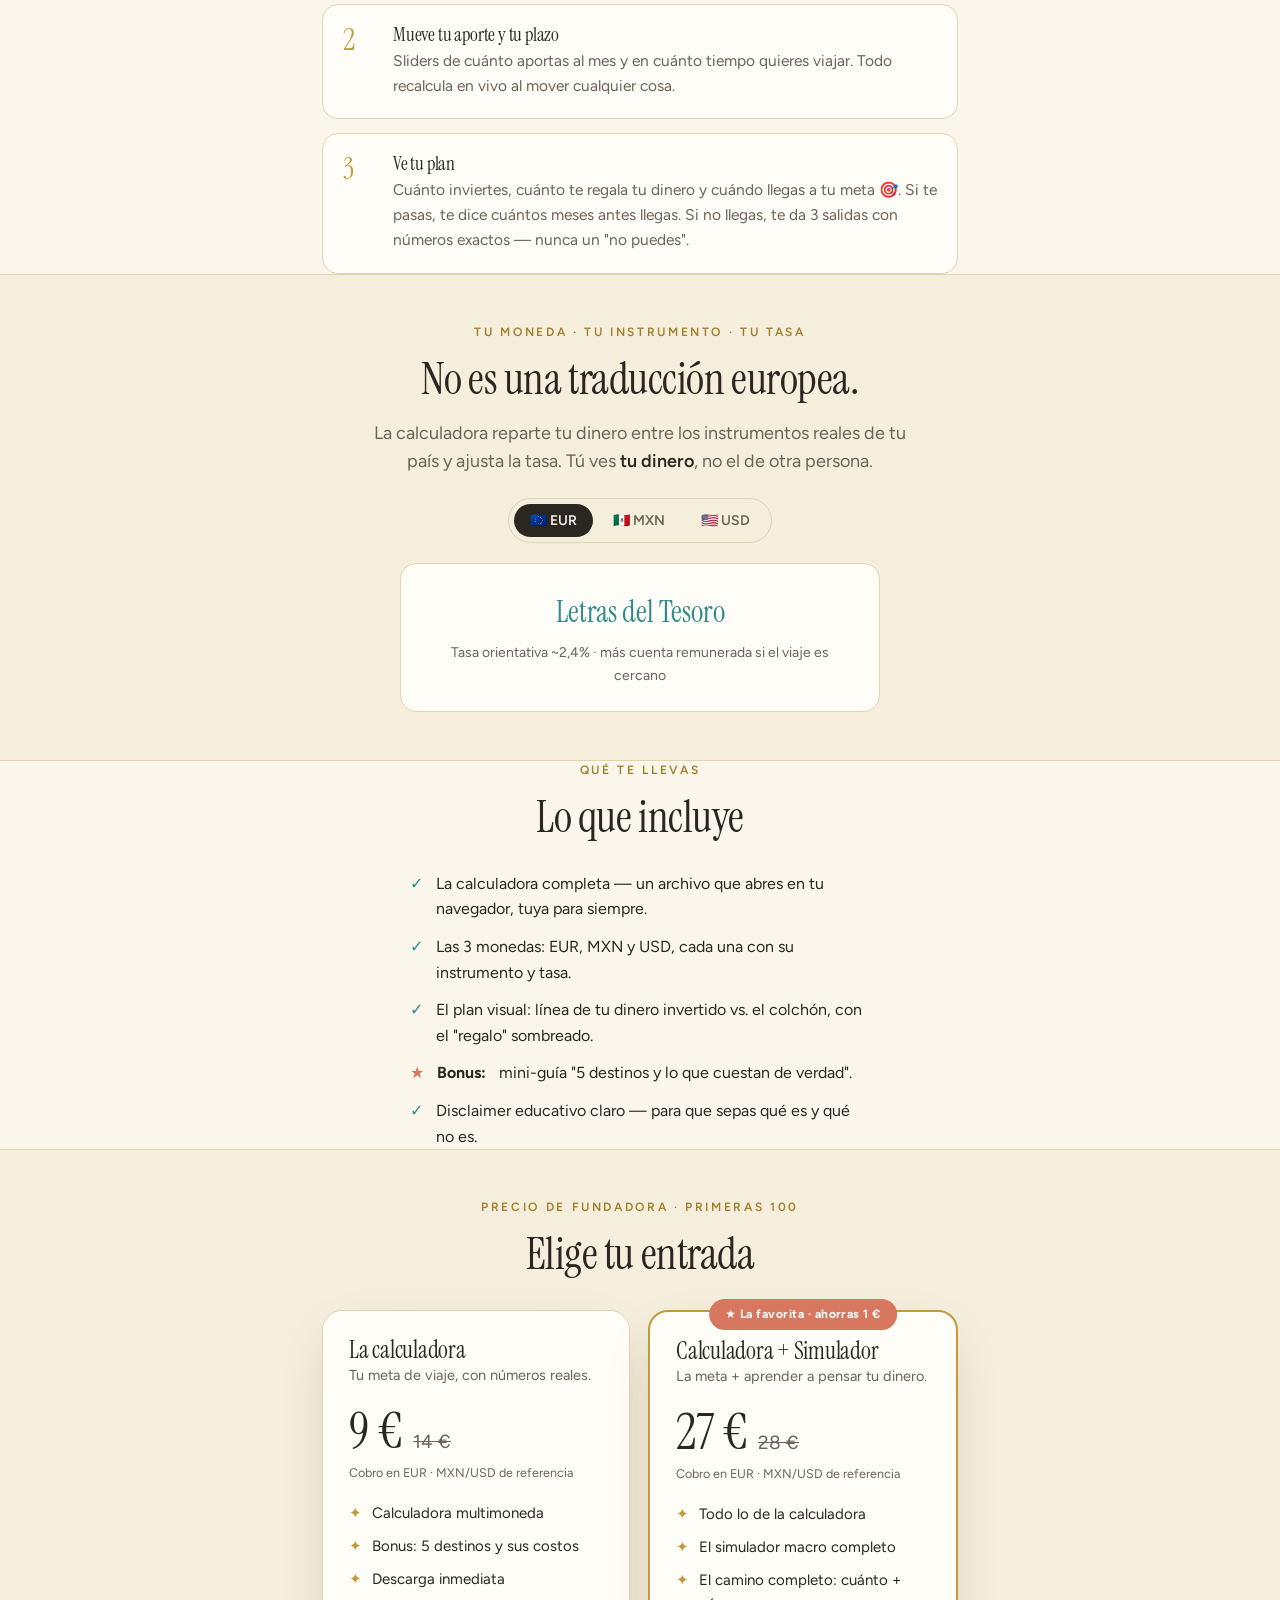
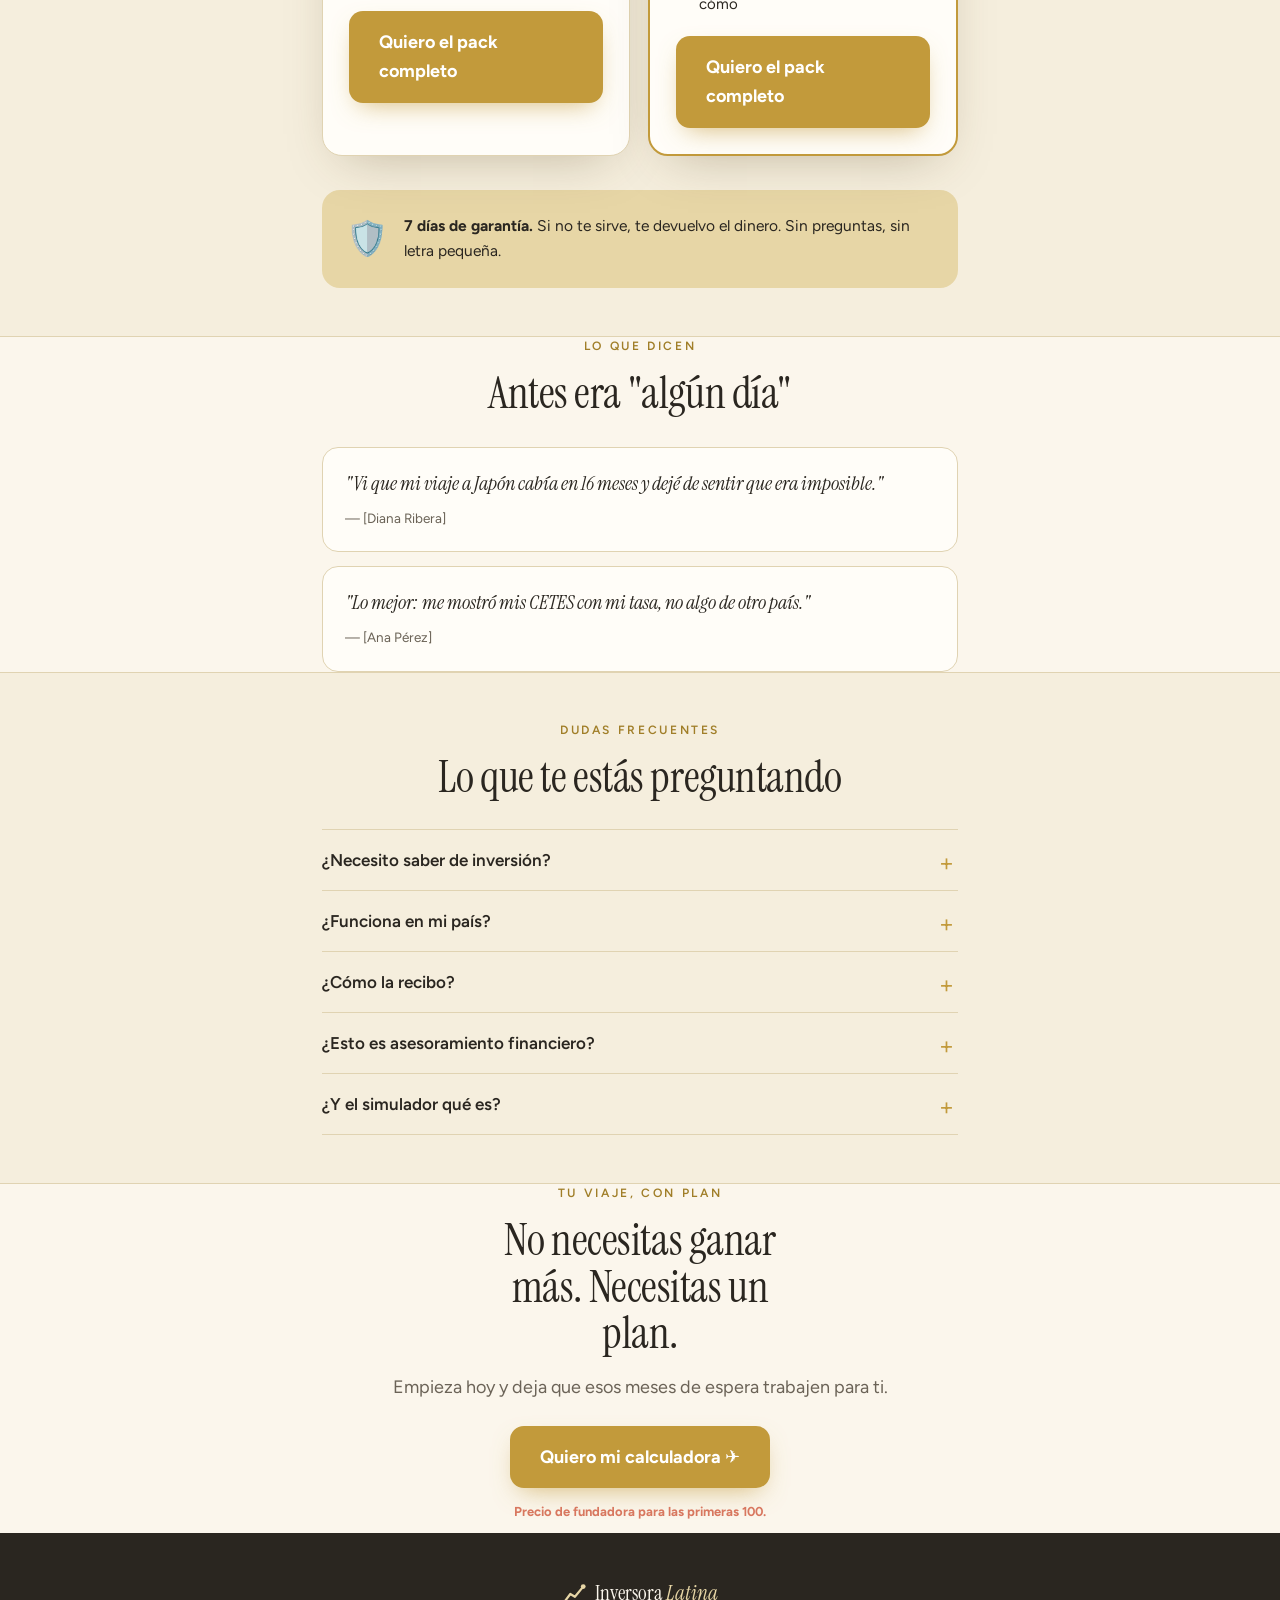
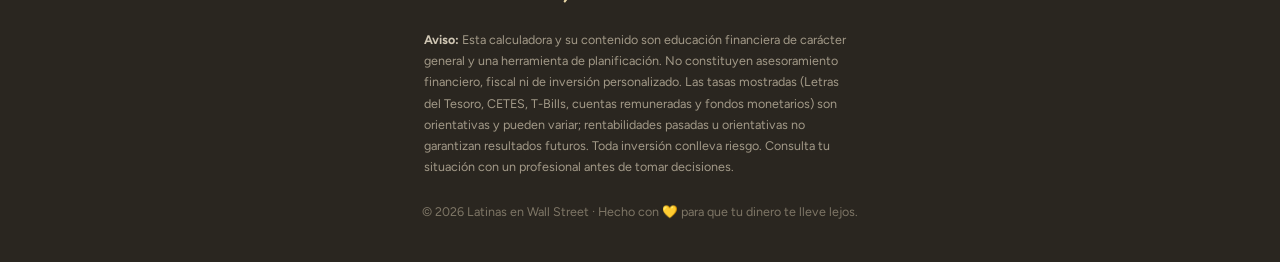
==== commit 4210c1d1: "Update index.html" ====
--- a/calculadoraviajes/index.html
+++ b/calculadoraviajes/index.html
@@ -379,7 +379,7 @@
             <li>Bonus: 5 destinos y sus costos</li>
             <li>Descarga inmediata</li>
           </ul>
-          <a class="btn dark" href="PEGA-TU-ENLACE-LEMON-SQUEEZY-CALCULADORA">Llévate la calculadora</a>
+          <a class="btn" href="https://latinasenwallstreetsimulador.lemonsqueezy.com/checkout/buy/95bcc79a-fe73-475c-bf9f-b78301b6a1d4" target="_blank">Quiero el pack completo</a>
         </div>
 
         <!-- Bundle -->
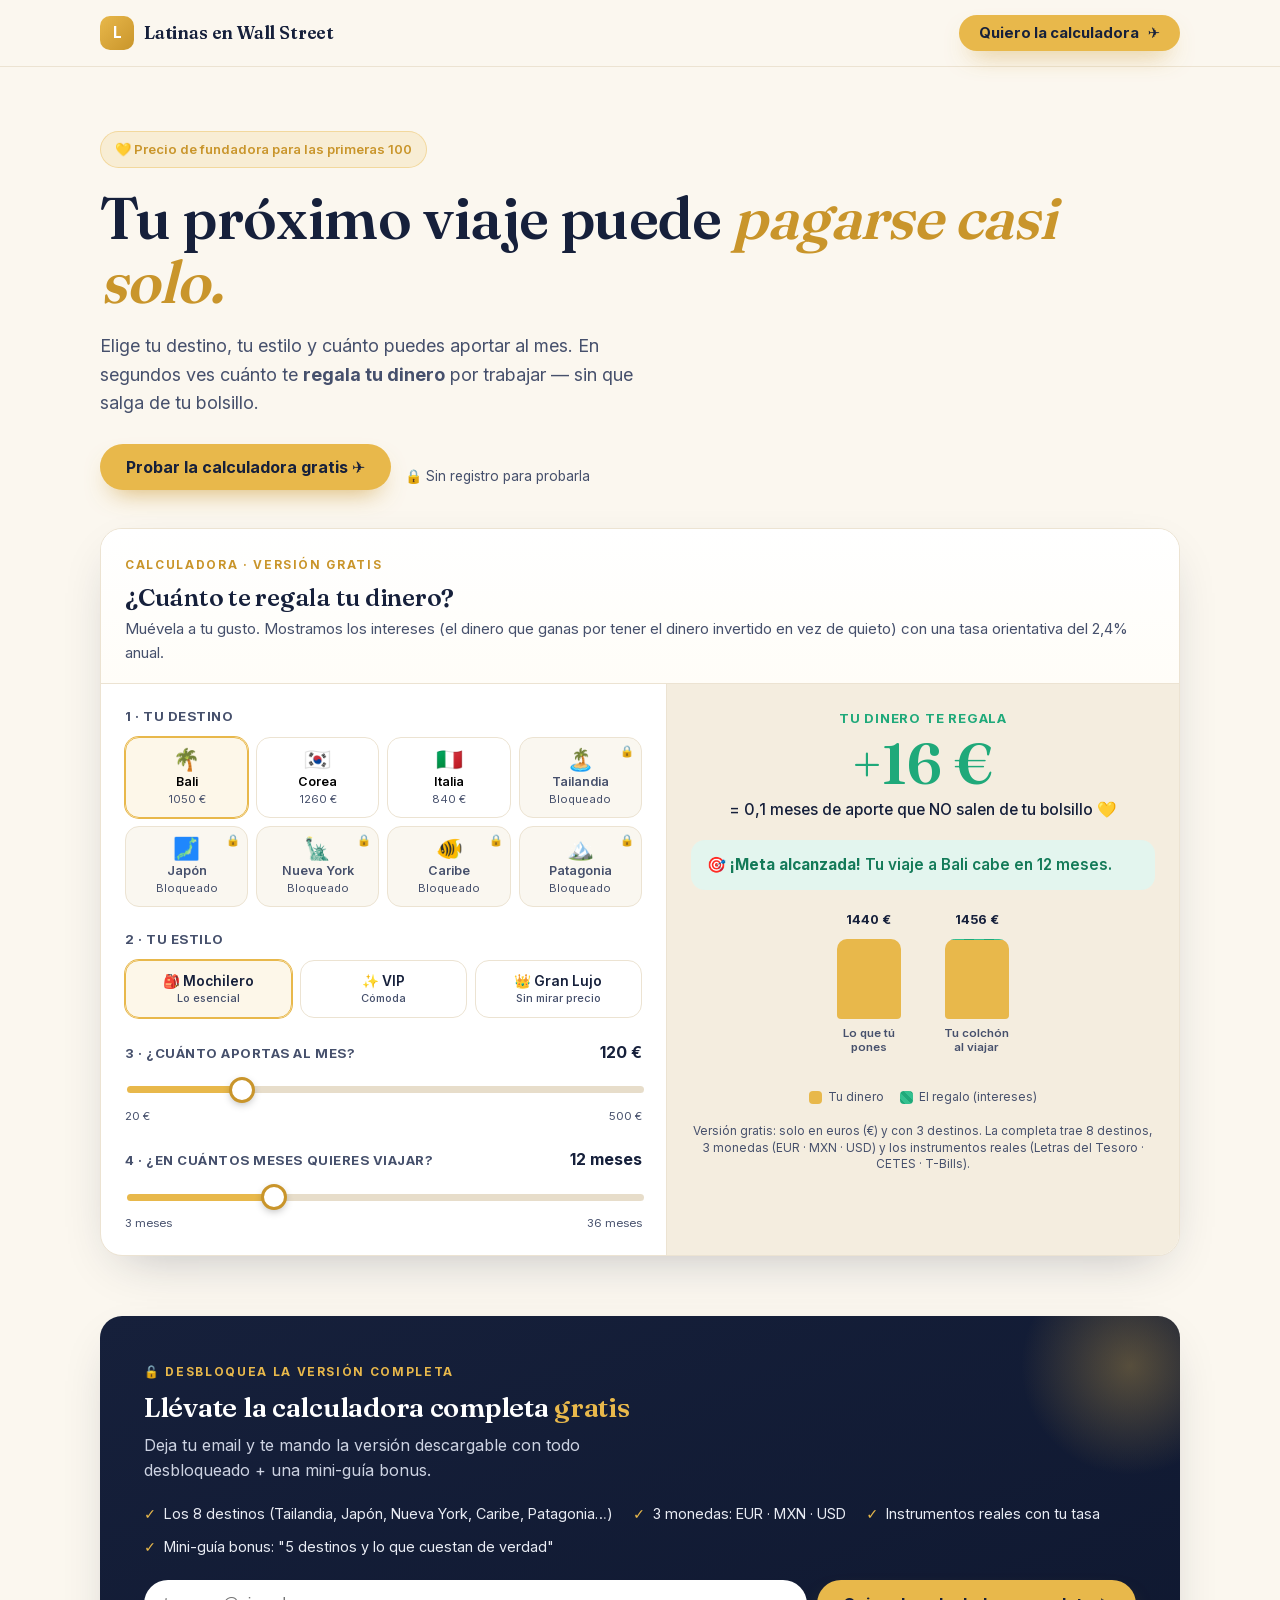
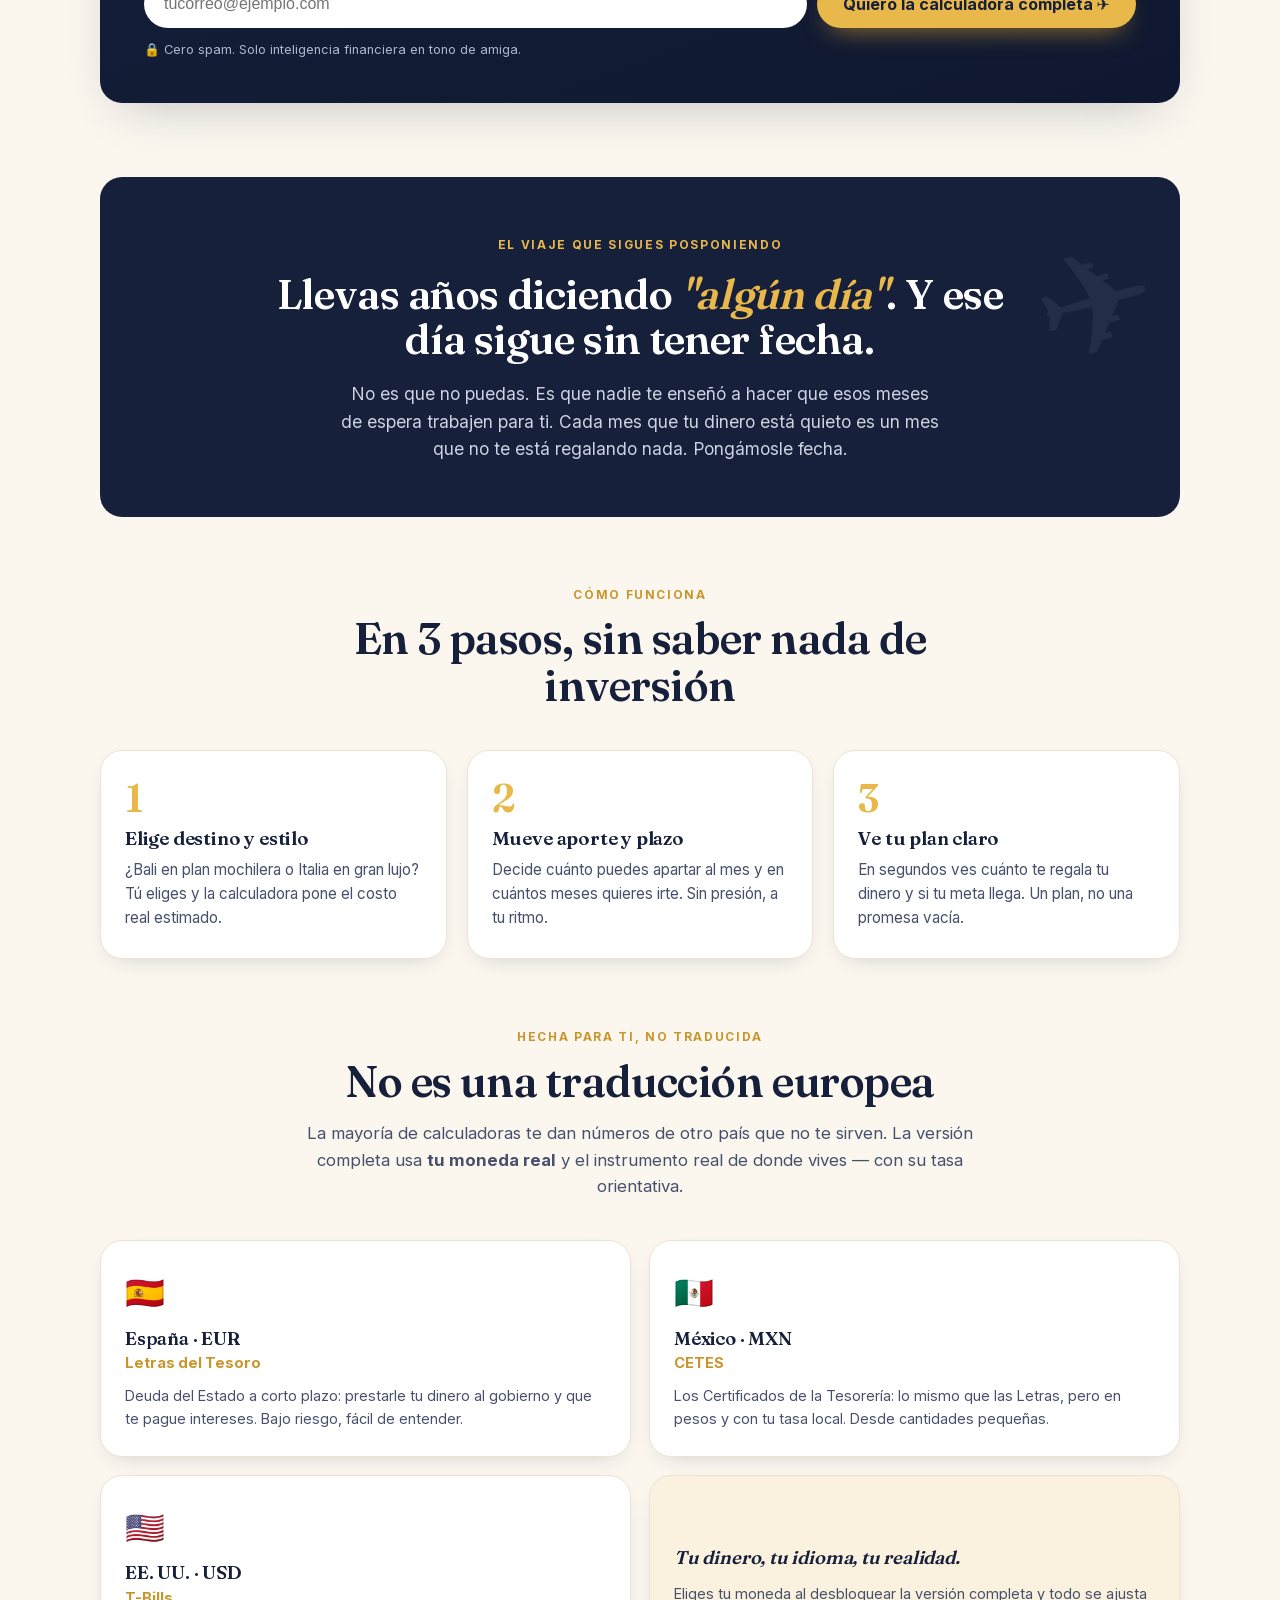
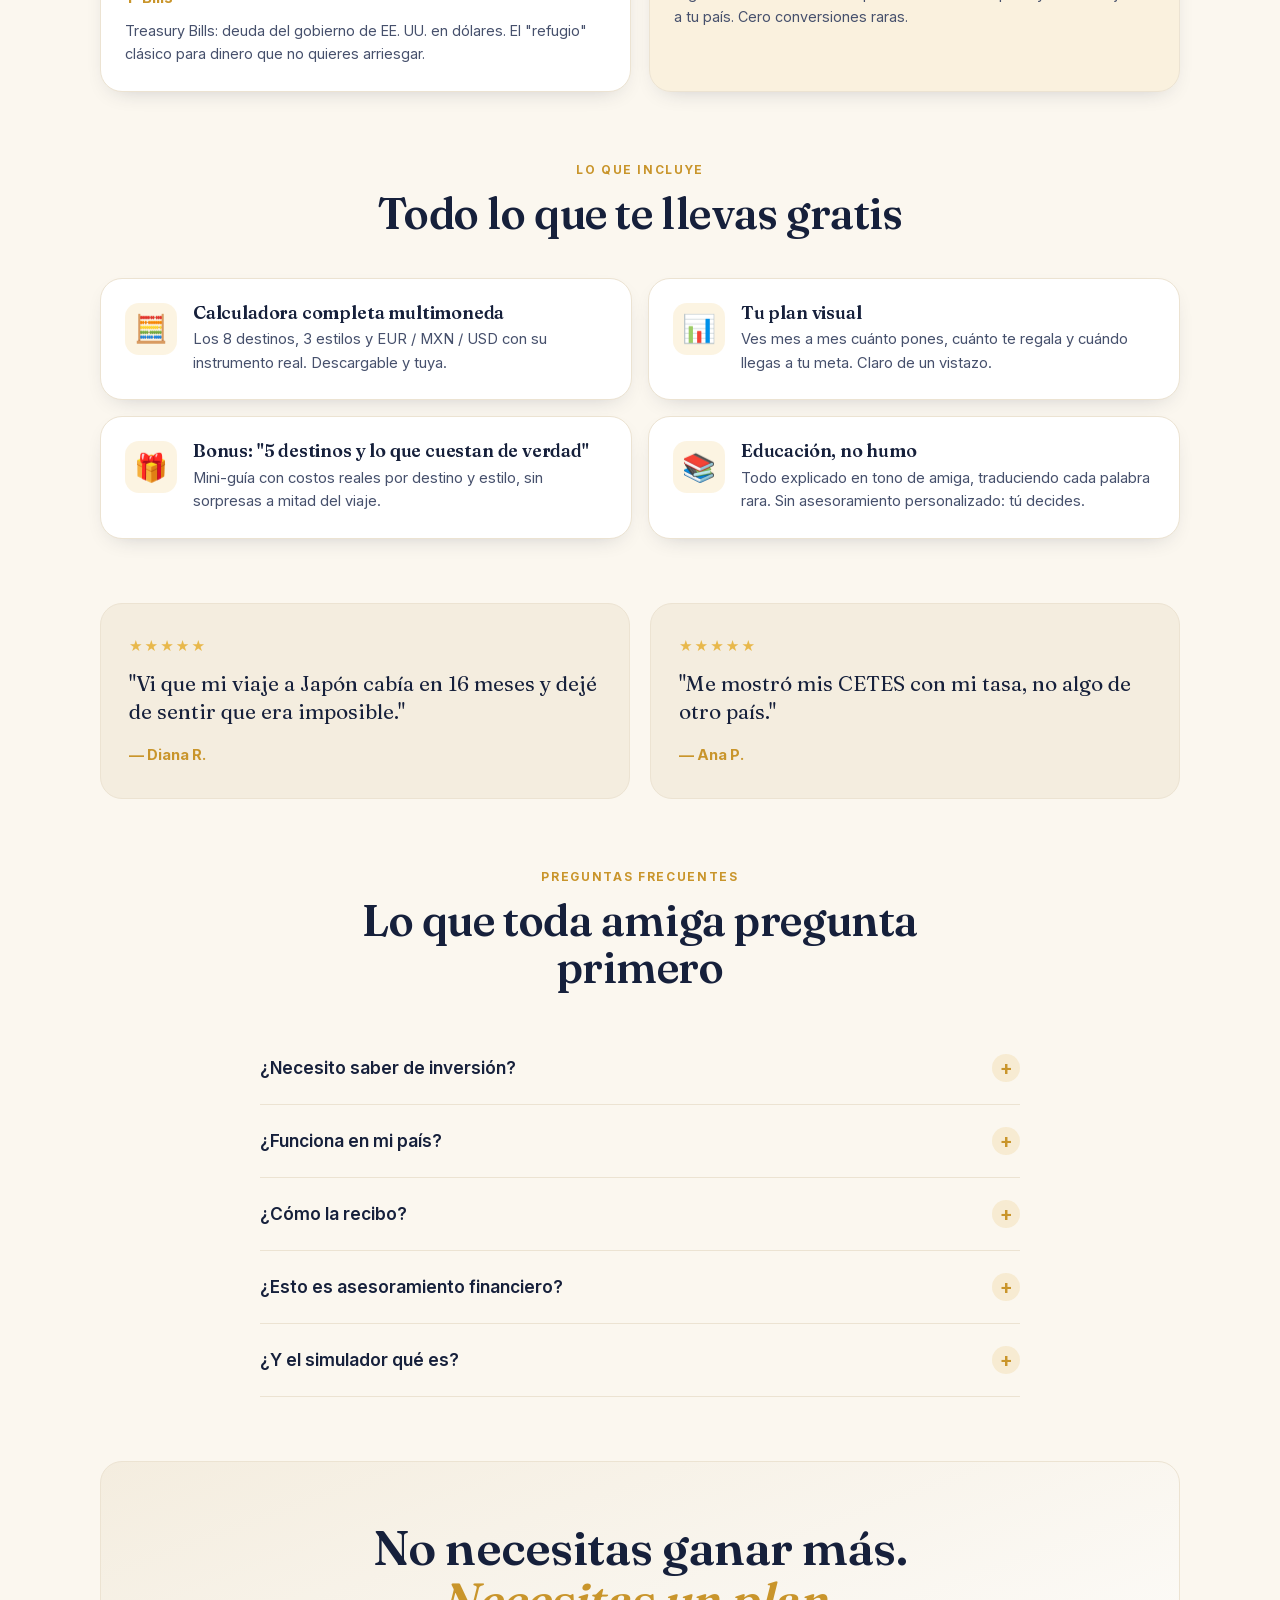
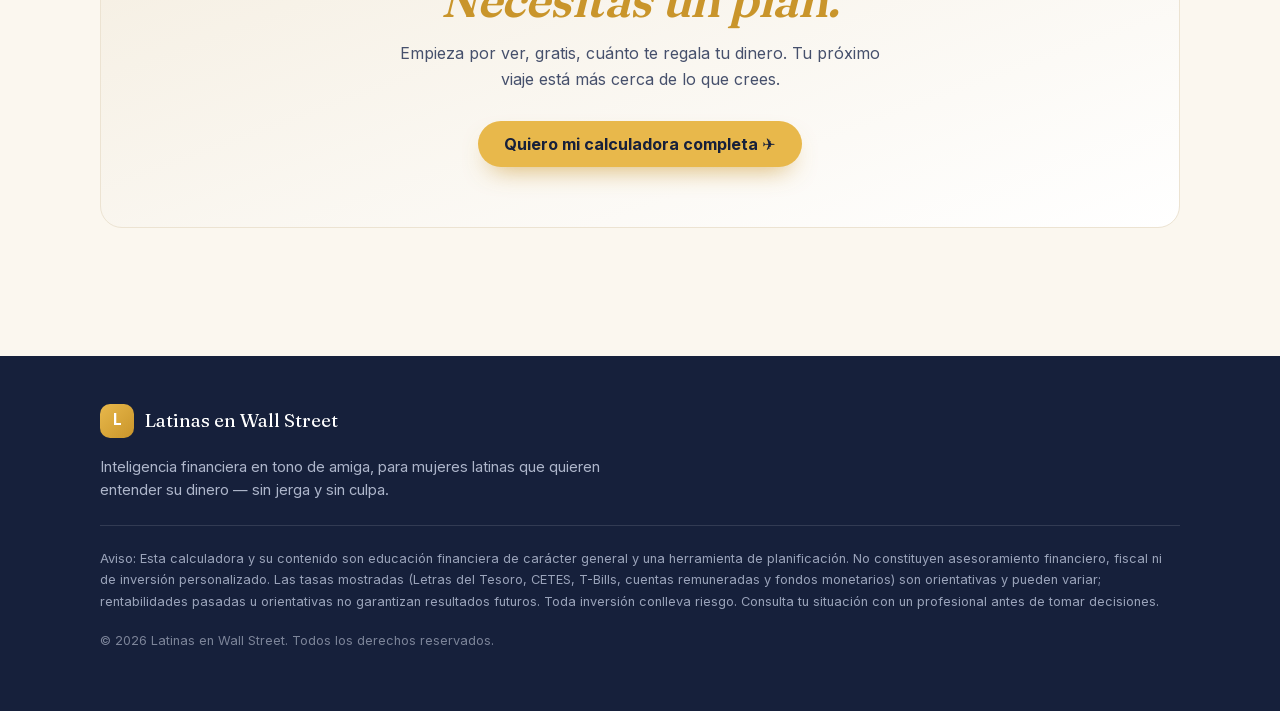
==== commit 70b2e5bc: "Create index.html" ====
--- a/calculadoraviajes/index.html
+++ b/calculadoraviajes/index.html
@@ -1,564 +1,308 @@
 <!DOCTYPE html>
-<html lang="es">
+<html>
 <head>
-<meta charset="UTF-8">
-<meta name="viewport" content="width=device-width, initial-scale=1.0">
-<title>Calculadora de Inversión para Viajes · Latinas en Wall Street</title>
-<meta name="description" content="Elige tu destino, tu estilo y cuánto puedes aportar al mes. Ve cuánto te regala tu dinero por trabajar — en tu moneda y con tu instrumento real.">
-
-<!--
-  ════════════════════════════════════════════════════════════════
-  CÓMO PERSONALIZARLA (3 cosas):
-  1) ENLACE DE PAGO: busca  PEGA-TU-ENLACE-LEMON-SQUEEZY  y reemplázalo
-     por la URL de tu producto en Lemon Squeezy (hay 3: calculadora y bundle).
-  2) LOGO: el de abajo es un wordmark de marcador de posición. Si tienes
-     tu logo en SVG/PNG, reemplaza el bloque .logo del header y del footer.
-  3) PRECIOS / TASAS: edita el objeto PRECIOS y INSTRUMENTOS en el <script>.
-  ════════════════════════════════════════════════════════════════
--->
-
-<link rel="preconnect" href="https://fonts.googleapis.com">
-<link rel="preconnect" href="https://fonts.gstatic.com" crossorigin>
-<link href="https://fonts.googleapis.com/css2?family=Instrument+Serif:ital@0;1&family=Figtree:wght@400;500;600;700&display=swap" rel="stylesheet">
-
-<style>
-  :root{
-    --bg:#FBF6EC;          /* blanco cálido */
-    --bg-2:#F5EEDD;        /* crema un tono más */
-    --ink:#2A2620;         /* tinta cálida */
-    --ink-soft:#6B6357;    /* gris cálido para cuerpo secundario */
-    --gold:#C29A3B;        /* oro principal */
-    --gold-deep:#A07E28;   /* oro hover */
-    --gold-soft:#E7D6A6;   /* relleno suave */
-    --teal:#2E8B8B;        /* instrumento / positivo */
-    --coral:#D8775F;       /* urgencia / escasez */
-    --purple:#7A5C99;      /* gran lujo */
-    --line:#E0D3B2;        /* hairlines */
-    --card:#FFFDF8;        /* tarjetas */
-    --shadow:0 18px 50px -22px rgba(80,60,20,.35);
-    --serif:"Instrument Serif", Georgia, serif;
-    --sans:"Figtree", system-ui, -apple-system, sans-serif;
-  }
-  *{box-sizing:border-box;margin:0;padding:0}
-  html{scroll-behavior:smooth}
-  body{
-    background:var(--bg);
-    color:var(--ink);
-    font-family:var(--sans);
-    line-height:1.6;
-    -webkit-font-smoothing:antialiased;
-    overflow-x:hidden;
-  }
-  .wrap{max-width:680px;margin:0 auto;padding:0 22px}
-  .eyebrow{
-    font-size:12px;font-weight:600;letter-spacing:.22em;text-transform:uppercase;
-    color:var(--gold-deep);margin-bottom:14px;
-  }
-  h1,h2,h3{font-family:var(--serif);font-weight:400;line-height:1.06;letter-spacing:-.01em}
-  h1{font-size:clamp(40px,11vw,62px)}
-  h2{font-size:clamp(30px,7.5vw,44px)}
-  h3{font-size:22px}
-  p{color:var(--ink-soft);font-size:17px}
-  p strong{color:var(--ink);font-weight:600}
-  em{font-style:italic;color:var(--gold-deep)}
-
-  /* ── Header ── */
-  header{
-    position:sticky;top:0;z-index:50;
-    background:rgba(251,246,236,.85);backdrop-filter:blur(10px);
-    border-bottom:1px solid var(--line);
-  }
-  .bar{max-width:680px;margin:0 auto;padding:13px 22px;display:flex;align-items:center;justify-content:space-between}
-  .logo{display:flex;align-items:center;gap:9px;font-family:var(--serif);font-size:21px;color:var(--ink);text-decoration:none}
-  .logo svg{display:block}
-  .logo b{font-weight:400}
-  .logo i{font-style:italic;color:var(--gold-deep)}
-  .nav-cta{
-    font-family:var(--sans);font-size:14px;font-weight:600;
-    background:var(--ink);color:var(--bg);text-decoration:none;
-    padding:9px 16px;border-radius:999px;white-space:nowrap;transition:.2s;
-  }
-  .nav-cta:hover{background:var(--gold-deep)}
-
-  /* ── Buttons ── */
-  .btn{
-    display:inline-flex;align-items:center;justify-content:center;gap:8px;
-    font-family:var(--sans);font-size:18px;font-weight:700;
-    background:var(--gold);color:#fff;text-decoration:none;
-    padding:17px 30px;border-radius:14px;border:none;cursor:pointer;
-    box-shadow:0 10px 26px -10px rgba(194,154,59,.7);
-    transition:transform .15s, background .2s, box-shadow .2s;
-  }
-  .btn:hover{background:var(--gold-deep);transform:translateY(-2px);box-shadow:0 16px 34px -12px rgba(194,154,59,.8)}
-  .btn:active{transform:translateY(0)}
-  .btn.ghost{background:transparent;color:var(--ink);box-shadow:none;font-weight:600;font-size:16px;padding:10px 0}
-  .btn.ghost:hover{transform:none;color:var(--gold-deep)}
-  .btn.dark{background:var(--ink);box-shadow:0 10px 26px -10px rgba(42,38,32,.5)}
-  .btn.dark:hover{background:#000}
-
-  /* ── Hero ── */
-  .hero{padding:54px 0 30px;text-align:center}
-  .hero h1{margin:0 auto 18px;max-width:14ch}
-  .hero .lead{font-size:18px;max-width:40ch;margin:0 auto 28px}
-  .hero .cta-row{display:flex;flex-direction:column;align-items:center;gap:10px}
-  .micro{font-size:13px;color:var(--ink-soft);margin-top:4px}
-  .micro b{color:var(--coral)}
-
-  /* ── Pasaje (signature) ── */
-  .pass{
-    position:relative;background:var(--card);border:1px solid var(--line);
-    border-radius:20px;box-shadow:var(--shadow);
-    margin:38px auto 0;max-width:420px;text-align:left;overflow:hidden;
-  }
-  .pass-top{display:flex;justify-content:space-between;align-items:flex-start;padding:22px 24px 16px}
-  .pass-label{font-size:11px;letter-spacing:.2em;text-transform:uppercase;color:var(--ink-soft);font-weight:600}
-  .pass-dest{font-family:var(--serif);font-size:30px;line-height:1;margin-top:4px}
-  .pass-tier{font-size:13px;font-weight:600;color:var(--purple);margin-top:7px}
-  .pass-chip{font-size:12px;font-weight:700;background:var(--gold-soft);color:var(--gold-deep);padding:6px 11px;border-radius:999px}
-  /* perforación */
-  .perf{position:relative;height:0;border-top:2px dashed var(--line);margin:0 24px}
-  .perf::before,.perf::after{content:"";position:absolute;top:-11px;width:20px;height:20px;border-radius:50%;background:var(--bg)}
-  .perf::before{left:-34px}
-  .perf::after{right:-34px}
-  .pass-bottom{padding:18px 24px 24px}
-  .pass-gift-label{font-size:13px;color:var(--ink-soft)}
-  .pass-gift{font-family:var(--serif);font-size:44px;color:var(--teal);line-height:1}
-  .pass-note{font-size:13.5px;color:var(--ink-soft);margin-top:8px}
-  .pass-curve{display:block;width:100%;height:64px;margin-top:8px}
-
-  /* ── Sections ── */
-  section{padding:48px 0}
-  .section-bleed{background:var(--bg-2);border-top:1px solid var(--line);border-bottom:1px solid var(--line)}
-  .center{text-align:center}
-  .lede{font-size:18px;max-width:46ch;margin:16px auto 0}
-
-  /* steps */
-  .steps{margin-top:34px;display:flex;flex-direction:column;gap:14px}
-  .step{display:flex;gap:16px;align-items:flex-start;background:var(--card);border:1px solid var(--line);border-radius:16px;padding:20px}
-  .step .n{font-family:var(--serif);font-size:30px;color:var(--gold);line-height:1;flex-shrink:0;width:34px}
-  .step h3{font-size:19px;margin-bottom:4px}
-  .step p{font-size:15.5px}
-
-  /* currency */
-  .cur-toggle{display:inline-flex;gap:4px;background:var(--bg-2);border:1px solid var(--line);border-radius:999px;padding:5px;margin:22px auto 6px}
-  .cur-toggle button{
-    font-family:var(--sans);font-size:14px;font-weight:600;color:var(--ink-soft);
-    background:transparent;border:none;padding:8px 16px;border-radius:999px;cursor:pointer;transition:.2s
-  }
-  .cur-toggle button.on{background:var(--ink);color:var(--bg)}
-  .cur-panel{background:var(--card);border:1px solid var(--line);border-radius:16px;padding:24px;max-width:480px;margin:14px auto 0;text-align:center}
-  .cur-panel .inst{font-family:var(--serif);font-size:30px;color:var(--teal)}
-  .cur-panel .rate{font-size:14px;color:var(--ink-soft);margin-top:6px}
-
-  /* includes */
-  .incl{margin-top:30px;display:flex;flex-direction:column;gap:12px;max-width:460px;margin-left:auto;margin-right:auto}
-  .incl li{display:flex;gap:13px;align-items:flex-start;list-style:none;font-size:16px;color:var(--ink)}
-  .incl .tick{color:var(--teal);font-weight:700;flex-shrink:0}
-  .incl .bonus{color:var(--coral);font-weight:700;flex-shrink:0}
-
-  /* offer cards */
-  .offer{display:flex;flex-direction:column;gap:18px;margin-top:32px}
-  .card{position:relative;background:var(--card);border:1px solid var(--line);border-radius:20px;padding:26px;box-shadow:var(--shadow)}
-  .card.feature{border:2px solid var(--gold)}
-  .flag{position:absolute;top:-13px;left:50%;transform:translateX(-50%);background:var(--coral);color:#fff;font-size:12px;font-weight:700;letter-spacing:.04em;padding:6px 16px;border-radius:999px;white-space:nowrap}
-  .card h3{font-size:24px}
-  .card .sub{font-size:14.5px;color:var(--ink-soft);margin-top:2px}
-  .price{display:flex;align-items:baseline;gap:10px;margin:18px 0 6px}
-  .price .now{font-family:var(--serif);font-size:50px;color:var(--ink);line-height:1}
-  .price .was{font-size:19px;color:var(--ink-soft);text-decoration:line-through}
-  .price-note{font-size:12.5px;color:var(--ink-soft);margin-bottom:18px}
-  .card .btn{width:100%}
-  .card ul{margin:0 0 20px;padding:0}
-  .card li{list-style:none;display:flex;gap:10px;font-size:15px;margin-bottom:9px;color:var(--ink)}
-  .card li::before{content:"✦";color:var(--gold);flex-shrink:0}
-
-  /* guarantee */
-  .guarantee{display:flex;gap:16px;align-items:center;background:var(--gold-soft);border-radius:18px;padding:22px 24px;margin-top:34px}
-  .guarantee .seal{font-size:34px;flex-shrink:0}
-  .guarantee p{color:var(--ink);font-size:15.5px}
-  .guarantee b{color:var(--ink)}
-
-  /* testimonials */
-  .tcards{display:flex;flex-direction:column;gap:14px;margin-top:30px}
-  .tcard{background:var(--card);border:1px solid var(--line);border-radius:16px;padding:22px}
-  .tcard p{font-family:var(--serif);font-size:20px;color:var(--ink);font-style:italic;line-height:1.3}
-  .tcard .who{font-family:var(--sans);font-style:normal;font-size:13.5px;color:var(--ink-soft);margin-top:12px}
-  .ph{opacity:.6}
-  .ph p::before{content:"" }
-
-  /* faq */
-  .faq{margin-top:28px;border-top:1px solid var(--line)}
-  .qa{border-bottom:1px solid var(--line)}
-  .qa button{
-    width:100%;text-align:left;background:none;border:none;cursor:pointer;
-    font-family:var(--sans);font-size:17px;font-weight:600;color:var(--ink);
-    padding:20px 36px 20px 0;position:relative
-  }
-  .qa button::after{content:"+";position:absolute;right:4px;top:18px;font-size:24px;color:var(--gold);font-weight:400;transition:transform .2s}
-  .qa.open button::after{content:"–"}
-  .qa .a{max-height:0;overflow:hidden;transition:max-height .3s ease}
-  .qa .a p{padding:0 0 20px;font-size:15.5px}
-
-  /* final */
-  .final{text-align:center}
-  .final h2{max-width:16ch;margin:0 auto 12px}
-
-  /* footer */
-  footer{background:var(--ink);color:#D9D2C4;padding:44px 0 40px;margin-top:10px}
-  footer .wrap{text-align:center}
-  footer .logo{justify-content:center;color:var(--bg);margin-bottom:18px}
-  footer .logo i{color:var(--gold-soft)}
-  .disclaimer{font-size:12.5px;line-height:1.7;color:#A39A88;max-width:54ch;margin:0 auto;text-align:left}
-  .disclaimer b{color:#CFC6B4}
-  .copy{font-size:12.5px;color:#7E7666;margin-top:24px}
-
-  /* reveal */
-  .reveal{opacity:0;transform:translateY(20px);transition:opacity .6s ease, transform .6s ease}
-  .reveal.in{opacity:1;transform:none}
-
-  @media (min-width:640px){
-    .hero{padding:70px 0 34px}
-    .offer{flex-direction:row}
-    .offer .card{flex:1}
-  }
-  @media (prefers-reduced-motion:reduce){
-    html{scroll-behavior:auto}
-    .reveal{opacity:1;transform:none;transition:none}
-    .btn:hover{transform:none}
-  }
-</style>
+  <meta charset="utf-8">
+  <title>Latinas en Wall Street — Tu próximo viaje puede pagarse casi solo</title>
+  <style>
+    * { margin: 0; padding: 0; box-sizing: border-box; }
+    body { background: #FBF7EF; display: flex; align-items: center; justify-content: center; min-height: 100vh; font-family: -apple-system, BlinkMacSystemFont, sans-serif; }
+    #__bundler_loading { position: fixed; bottom: 20px; right: 20px; font: 13px/1.4 -apple-system, BlinkMacSystemFont, sans-serif; color: #666; background: #fff; padding: 8px 14px; border-radius: 8px; box-shadow: 0 1px 4px rgba(0,0,0,0.12); z-index: 10000; }
+    #__bundler_thumbnail { position: fixed; inset: 0; width: 100%; height: 100%; display: flex; align-items: center; justify-content: center; background: #FBF7EF; z-index: 9999; }
+    #__bundler_thumbnail svg { width: 100%; height: 100%; object-fit: contain; }
+    #__bundler_placeholder { color: #999; font-size: 14px; }
+  </style>
+  <noscript>
+    <style>#__bundler_loading { display: none; }</style>
+    <div style="position:fixed;bottom:12px;left:12px;font:13px/1.4 -apple-system,BlinkMacSystemFont,sans-serif;color:#999;background:rgba(255,255,255,0.9);padding:6px 12px;border-radius:6px;box-shadow:0 1px 4px rgba(0,0,0,0.08);z-index:10000;">
+      This page requires JavaScript to display.
+    </div>
+  </noscript>
 </head>
 <body>
-
-<header>
-  <div class="bar">
-    <a class="logo" href="#top" aria-label="Latinas en Wall Street">
-      <!-- LOGO marcador de posición: reemplaza este <svg> por el tuyo -->
-      <svg width="26" height="26" viewBox="0 0 26 26" fill="none" aria-hidden="true">
-        <path d="M3 21 L9 13 L14 16 L23 5" stroke="#C29A3B" stroke-width="2.4" stroke-linecap="round" stroke-linejoin="round"/>
-        <circle cx="23" cy="5" r="2.6" fill="#C29A3B"/>
-      </svg>
-      <span><b>Latinas en</b> <i>Wall Street</i></span>
-    </a>
-    <a class="nav-cta" href="#oferta">Quiero la calculadora</a>
-  </div>
-</header>
-
-<main id="top">
-
-  <!-- HERO -->
-  <section class="hero wrap">
-    <div class="reveal in">
-      <p class="eyebrow">Calculadora de inversión para viajes</p>
-      <h1>Tu próximo viaje puede pagarse casi solo.</h1>
-      <p class="lead">Elige tu destino, tu estilo y cuánto puedes aportar al mes. En segundos ves cuánto te <em>regala</em> tu dinero por trabajar — en tu moneda y con tu instrumento real.</p>
-      <div class="cta-row">
-        <a class="btn" href="#oferta">Quiero la calculadora ✈️</a>
-        <a class="btn ghost" href="#como">Ver cómo funciona ↓</a>
-        <p class="micro">Pago seguro · descarga inmediata · <b>precio de fundadora para las primeras 100</b></p>
-      </div>
-    </div>
-
-    <!-- PASAJE: elemento de marca -->
-    <div class="pass reveal">
-      <div class="pass-top">
-        <div>
-          <div class="pass-label">Pasaje</div>
-          <div class="pass-dest">Corea 🇰🇷</div>
-          <div class="pass-tier">Estilo ✨ VIP · plan a 14 meses</div>
-        </div>
-        <span class="pass-chip">🎯 Meta alcanzada</span>
-      </div>
-      <div class="perf"></div>
-      <div class="pass-bottom">
-        <div class="pass-gift-label">Tu dinero te regala</div>
-        <div class="pass-gift">+312&nbsp;€</div>
-        <div class="pass-note">= 2,3 meses de aporte que <strong>no salen de tu bolsillo</strong> 💛</div>
-        <svg class="pass-curve" viewBox="0 0 380 64" preserveAspectRatio="none" aria-hidden="true">
-          <path d="M2 60 C90 58 150 40 240 24 S360 4 378 3" fill="none" stroke="#C29A3B" stroke-width="2.6" stroke-linecap="round"/>
-          <path d="M2 62 L120 60 L260 57 L378 55" fill="none" stroke="#CDBF9E" stroke-width="1.6" stroke-dasharray="4 4"/>
-          <circle cx="378" cy="3" r="3.5" fill="#C29A3B"/>
-        </svg>
-      </div>
-    </div>
-  </section>
-
-  <!-- PROBLEMA -->
-  <section class="section-bleed">
-    <div class="wrap center reveal">
-      <p class="eyebrow">El viaje que sigues posponiendo</p>
-      <h2>Llevas años diciendo "algún día".</h2>
-      <p class="lede">Y cada año el viaje cuesta lo mismo: el tiempo que esperas sin hacer nada con tu dinero. La mayoría ahorra debajo del colchón. Tú puedes hacer que esos meses de espera <strong>trabajen para ti</strong>.</p>
-    </div>
-  </section>
-
-  <!-- CÓMO FUNCIONA -->
-  <section class="wrap" id="como">
-    <div class="center reveal">
-      <p class="eyebrow">En 3 pasos</p>
-      <h2>Cómo funciona</h2>
-    </div>
-    <div class="steps">
-      <div class="step reveal">
-        <span class="n">1</span>
-        <div>
-          <h3>Elige destino y estilo</h3>
-          <p>8 destinos — Bali, Tailandia, Corea, Japón, Nueva York, Italia, Caribe, Patagonia — por 🎒 Mochilero, ✨ VIP o 👑 Gran Lujo. Cada uno con su costo estimado a la vista.</p>
-        </div>
-      </div>
-      <div class="step reveal">
-        <span class="n">2</span>
-        <div>
-          <h3>Mueve tu aporte y tu plazo</h3>
-          <p>Sliders de cuánto aportas al mes y en cuánto tiempo quieres viajar. Todo recalcula en vivo al mover cualquier cosa.</p>
-        </div>
-      </div>
-      <div class="step reveal">
-        <span class="n">3</span>
-        <div>
-          <h3>Ve tu plan</h3>
-          <p>Cuánto inviertes, cuánto te regala tu dinero y cuándo llegas a tu meta 🎯. Si te pasas, te dice cuántos meses antes llegas. Si no llegas, te da 3 salidas con números exactos — nunca un "no puedes".</p>
-        </div>
-      </div>
-    </div>
-  </section>
-
-  <!-- MULTIMONEDA -->
-  <section class="section-bleed">
-    <div class="wrap center reveal">
-      <p class="eyebrow">Tu moneda · tu instrumento · tu tasa</p>
-      <h2>No es una traducción europea.</h2>
-      <p class="lede">La calculadora reparte tu dinero entre los instrumentos reales de tu país y ajusta la tasa. Tú ves <strong>tu dinero</strong>, no el de otra persona.</p>
-
-      <div class="cur-toggle" role="tablist" aria-label="Elige tu moneda">
-        <button data-cur="EUR" class="on">🇪🇺 EUR</button>
-        <button data-cur="MXN">🇲🇽 MXN</button>
-        <button data-cur="USD">🇺🇸 USD</button>
-      </div>
-      <div class="cur-panel">
-        <div class="inst" id="instName">Letras del Tesoro</div>
-        <div class="rate" id="instRate">Tasa orientativa ~2,4% · más cuenta remunerada si el viaje es cercano</div>
-      </div>
-    </div>
-  </section>
-
-  <!-- QUÉ INCLUYE -->
-  <section class="wrap">
-    <div class="center reveal">
-      <p class="eyebrow">Qué te llevas</p>
-      <h2>Lo que incluye</h2>
-    </div>
-    <ul class="incl reveal">
-      <li><span class="tick">✓</span> La calculadora completa — un archivo que abres en tu navegador, tuya para siempre.</li>
-      <li><span class="tick">✓</span> Las 3 monedas: EUR, MXN y USD, cada una con su instrumento y tasa.</li>
-      <li><span class="tick">✓</span> El plan visual: línea de tu dinero invertido vs. el colchón, con el "regalo" sombreado.</li>
-      <li><span class="bonus">★</span> <strong>Bonus:</strong> mini-guía "5 destinos y lo que cuestan de verdad".</li>
-      <li><span class="tick">✓</span> Disclaimer educativo claro — para que sepas qué es y qué no es.</li>
-    </ul>
-  </section>
-
-  <!-- OFERTA -->
-  <section class="section-bleed" id="oferta">
-    <div class="wrap">
-      <div class="center reveal">
-        <p class="eyebrow">Precio de fundadora · primeras 100</p>
-        <h2>Elige tu entrada</h2>
-      </div>
-      <div class="offer">
-        <!-- Calculadora sola -->
-        <div class="card reveal">
-          <h3>La calculadora</h3>
-          <div class="sub">Tu meta de viaje, con números reales.</div>
-          <div class="price">
-            <span class="now" data-price="calc-now">9&nbsp;€</span>
-            <span class="was" data-price="calc-was">14&nbsp;€</span>
-          </div>
-          <div class="price-note">Cobro en EUR · MXN/USD de referencia</div>
-          <ul>
-            <li>Calculadora multimoneda</li>
-            <li>Bonus: 5 destinos y sus costos</li>
-            <li>Descarga inmediata</li>
-          </ul>
-          <a class="btn" href="https://latinasenwallstreetsimulador.lemonsqueezy.com/checkout/buy/95bcc79a-fe73-475c-bf9f-b78301b6a1d4" target="_blank">Quiero el pack completo</a>
-        </div>
-
-        <!-- Bundle -->
-        <div class="card feature reveal">
-          <span class="flag">★ La favorita · ahorras 1 €</span>
-          <h3>Calculadora + Simulador</h3>
-          <div class="sub">La meta + aprender a pensar tu dinero.</div>
-          <div class="price">
-            <span class="now" data-price="bundle-now">27&nbsp;€</span>
-            <span class="was" data-price="bundle-was">28&nbsp;€</span>
-          </div>
-          <div class="price-note">Cobro en EUR · MXN/USD de referencia</div>
-          <ul>
-            <li>Todo lo de la calculadora</li>
-            <li>El simulador macro completo</li>
-            <li>El camino completo: cuánto + cómo</li>
-          </ul>
-          <a class="btn" href="https://latinasenwallstreetsimulador.lemonsqueezy.com/checkout/buy/95bcc79a-fe73-475c-bf9f-b78301b6a1d4" target="_blank">Quiero el pack completo</a>
-        </div>
-      </div>
-
-      <!-- GARANTÍA -->
-      <div class="guarantee reveal">
-        <span class="seal">🛡️</span>
-        <p><b>7 días de garantía.</b> Si no te sirve, te devuelvo el dinero. Sin preguntas, sin letra pequeña.</p>
-      </div>
-    </div>
-  </section>
-
-  <!-- TESTIMONIOS -->
-  <section class="wrap">
-    <div class="center reveal">
-      <p class="eyebrow">Lo que dicen</p>
-      <h2>Antes era "algún día"</h2>
-    </div>
-    <!-- Reemplaza estos por capturas/testimonios reales de tus primeras compradoras -->
-    <div class="tcards">
-      <div class="tcard ph reveal">
-        <p>"Vi que mi viaje a Japón cabía en 16 meses y dejé de sentir que era imposible."</p>
-        <div class="who">— [Diana Ribera]</div>
-      </div>
-      <div class="tcard ph reveal">
-        <p>"Lo mejor: me mostró mis CETES con mi tasa, no algo de otro país."</p>
-        <div class="who">— [Ana Pérez]</div>
-      </div>
-    </div>
-  </section>
-
-  <!-- FAQ -->
-  <section class="section-bleed">
-    <div class="wrap">
-      <div class="center reveal">
-        <p class="eyebrow">Dudas frecuentes</p>
-        <h2>Lo que te estás preguntando</h2>
-      </div>
-      <div class="faq reveal">
-        <div class="qa">
-          <button>¿Necesito saber de inversión?</button>
-          <div class="a"><p>No. Está hecha en palabras simples: eliges, mueves dos sliders y ves tu plan. La parte financiera la resuelve la calculadora por ti.</p></div>
-        </div>
-        <div class="qa">
-          <button>¿Funciona en mi país?</button>
-          <div class="a"><p>Sí. Trae EUR, MXN y USD, y en cada una usa el instrumento real de esa zona — Letras del Tesoro, CETES o T-Bills — con su tasa orientativa.</p></div>
-        </div>
-        <div class="qa">
-          <button>¿Cómo la recibo?</button>
-          <div class="a"><p>Pagas, y de inmediato recibes el archivo para descargar. Lo abres en tu navegador y empiezas a jugar. Es tuyo para siempre.</p></div>
-        </div>
-        <div class="qa">
-          <button>¿Esto es asesoramiento financiero?</button>
-          <div class="a"><p>No. Es educación financiera general y una herramienta de planificación. Las tasas son orientativas y no constituyen una recomendación personalizada.</p></div>
-        </div>
-        <div class="qa">
-          <button>¿Y el simulador qué es?</button>
-          <div class="a"><p>La calculadora te dice <strong>cuánto</strong>; el simulador te enseña a <strong>pensar</strong> tu dinero. Son el complemento perfecto, y el pack los lleva los dos por menos.</p></div>
-        </div>
-      </div>
-    </div>
-  </section>
-
-  <!-- CTA FINAL -->
-  <section class="wrap final reveal">
-    <p class="eyebrow">Tu viaje, con plan</p>
-    <h2>No necesitas ganar más. Necesitas un plan.</h2>
-    <p class="lede">Empieza hoy y deja que esos meses de espera trabajen para ti.</p>
-    <div style="margin-top:24px"><a class="btn" href="#oferta">Quiero mi calculadora ✈️</a></div>
-    <p class="micro" style="margin-top:14px"><b>Precio de fundadora para las primeras 100.</b></p>
-  </section>
-
-</main>
-
-<footer>
-  <div class="wrap">
-    <a class="logo" href="#top" aria-label="Latinas en Wall Street">
-      <svg width="24" height="24" viewBox="0 0 26 26" fill="none" aria-hidden="true">
-        <path d="M3 21 L9 13 L14 16 L23 5" stroke="#E7D6A6" stroke-width="2.4" stroke-linecap="round" stroke-linejoin="round"/>
-        <circle cx="23" cy="5" r="2.6" fill="#E7D6A6"/>
-      </svg>
-      <span><b>Inversora</b> <i>Latina</i></span>
-    </a>
-    <p class="disclaimer">
-      <b>Aviso:</b> Esta calculadora y su contenido son educación financiera de carácter general y una herramienta de planificación. No constituyen asesoramiento financiero, fiscal ni de inversión personalizado. Las tasas mostradas (Letras del Tesoro, CETES, T-Bills, cuentas remuneradas y fondos monetarios) son orientativas y pueden variar; rentabilidades pasadas u orientativas no garantizan resultados futuros. Toda inversión conlleva riesgo. Consulta tu situación con un profesional antes de tomar decisiones.
-    </p>
-    <p class="copy">© <span id="year"></span> Latinas en Wall Street · Hecho con 💛 para que tu dinero te lleve lejos.</p>
-  </div>
-</footer>
-
-<script>
-(function(){
-  "use strict";
-
-  /* ── EDITA AQUÍ tus precios y tasas ── */
-  var PRECIOS = {
-    EUR: { calcNow:"9 €",  calcWas:"14 €",  bundleNow:"27 €",  bundleWas:"28 €" },
-    MXN: { calcNow:"$185 MXN", calcWas:"$288 MXN", bundleNow:"$555 MXN", bundleWas:"$575 MXN" },
-    USD: { calcNow:"$10 USD",  calcWas:"$16 USD",  bundleNow:"$30 USD",  bundleWas:"$31 USD" }
-  };
-  var INSTRUMENTOS = {
-    EUR: { name:"Letras del Tesoro", rate:"Tasa orientativa ~2,4% · más cuenta remunerada si el viaje es cercano" },
-    MXN: { name:"CETES",             rate:"Tasa orientativa ~8,5% · más cuenta remunerada si el viaje es cercano" },
-    USD: { name:"T-Bills",           rate:"Tasa orientativa ~4,2% · más cuenta remunerada si el viaje es cercano" }
-  };
-
-  /* año footer */
-  var y = document.getElementById("year");
-  if (y) y.textContent = new Date().getFullYear();
-
-  /* toggle de moneda */
-  var instName = document.getElementById("instName");
-  var instRate = document.getElementById("instRate");
-  var priceEls = {};
-  document.querySelectorAll("[data-price]").forEach(function(el){ priceEls[el.getAttribute("data-price")] = el; });
-
-  function setCurrency(cur){
-    var p = PRECIOS[cur], i = INSTRUMENTOS[cur];
-    if (!p || !i) return;
-    if (priceEls["calc-now"])   priceEls["calc-now"].textContent   = p.calcNow;
-    if (priceEls["calc-was"])   priceEls["calc-was"].textContent   = p.calcWas;
-    if (priceEls["bundle-now"]) priceEls["bundle-now"].textContent = p.bundleNow;
-    if (priceEls["bundle-was"]) priceEls["bundle-was"].textContent = p.bundleWas;
-    if (instName) instName.textContent = i.name;
-    if (instRate) instRate.textContent = i.rate;
+  <div id="__bundler_thumbnail">
+  <svg viewBox="0 0 1200 800" xmlns="http://www.w3.org/2000/svg">
+    <rect width="1200" height="800" fill="#FBF7EF"></rect>
+    <rect x="470" y="250" width="260" height="260" rx="64" fill="#E8B84B"></rect>
+    <text x="600" y="455" font-family="Georgia, serif" font-size="190" font-weight="700" fill="#16203B" text-anchor="middle">L</text>
+    <text x="600" y="600" font-family="Georgia, serif" font-size="58" font-weight="600" fill="#16203B" text-anchor="middle">Latinas en Wall Street</text>
+  </svg>
+</div>
+  <div id="__bundler_loading">Unpacking...</div>
+
+  <script>
+    
+document.addEventListener('DOMContentLoaded', async function() {
+  const loading = document.getElementById('__bundler_loading');
+  function setStatus(msg) { if (loading) loading.textContent = msg; }
+
+  // Error sink persists across replaceWith since it's on window, not the DOM.
+  window.addEventListener('error', function(e) {
+    var p = document.body || document.documentElement;
+    var d = document.getElementById('__bundler_err') || p.appendChild(document.createElement('div'));
+    d.id = '__bundler_err';
+    d.style.cssText = 'position:fixed;bottom:12px;left:12px;right:12px;font:12px/1.4 ui-monospace,monospace;background:#2a1215;color:#ff8a80;padding:10px 14px;border-radius:8px;border:1px solid #5c2b2e;z-index:99999;white-space:pre-wrap;max-height:40vh;overflow:auto';
+    d.textContent = (d.textContent ? d.textContent + String.fromCharCode(10) : '') +
+      '[bundle] ' + (e.message || e.type) +
+      (e.filename ? ' (' + e.filename.slice(0, 60) + ':' + e.lineno + ')' : '');
+  }, true);
+
+  try {
+    const manifestEl = document.querySelector('script[type="__bundler/manifest"]');
+    const templateEl = document.querySelector('script[type="__bundler/template"]');
+    if (!manifestEl || !templateEl) {
+      setStatus('Error: missing bundle data');
+      console.error('[bundler] Missing script tags — manifestEl:', !!manifestEl, 'templateEl:', !!templateEl);
+      return;
+    }
+
+    const manifest = JSON.parse(manifestEl.textContent);
+    const templateData = JSON.parse(templateEl.textContent);
+    const pages = templateData.pages;
+    const entryId = templateData.entry;
+    const pageIds = Object.keys(pages);
+
+    const extResEl = document.querySelector('script[type="__bundler/ext_resources"]');
+    const extResources = extResEl ? JSON.parse(extResEl.textContent) : {};
+
+    const uuids = Object.keys(manifest);
+    setStatus('Unpacking ' + uuids.length + ' assets...');
+
+    const blobUrls = {};
+    await Promise.all(uuids.map(async (uuid) => {
+      const entry = manifest[uuid];
+      try {
+        const binaryStr = atob(entry.data);
+        const bytes = new Uint8Array(binaryStr.length);
+        for (let i = 0; i < binaryStr.length; i++) bytes[i] = binaryStr.charCodeAt(i);
+
+        let finalBytes = bytes;
+        if (entry.compressed) {
+          if (typeof DecompressionStream !== 'undefined') {
+            const ds = new DecompressionStream('gzip');
+            const writer = ds.writable.getWriter();
+            const reader = ds.readable.getReader();
+            writer.write(bytes);
+            writer.close();
+            const chunks = [];
+            let totalLen = 0;
+            while (true) {
+              const { done, value } = await reader.read();
+              if (done) break;
+              chunks.push(value);
+              totalLen += value.length;
+            }
+            finalBytes = new Uint8Array(totalLen);
+            let offset = 0;
+            for (const chunk of chunks) { finalBytes.set(chunk, offset); offset += chunk.length; }
+          } else {
+            console.warn('DecompressionStream not available, asset ' + uuid + ' may not render');
+          }
+        }
+
+        blobUrls[uuid] = URL.createObjectURL(new Blob([finalBytes], { type: entry.mime }));
+      } catch (err) {
+        console.error('Failed to decode asset ' + uuid + ':', err);
+        blobUrls[uuid] = URL.createObjectURL(new Blob([], { type: entry.mime }));
+      }
+    }));
+
+    // Per-page prep: substitute UUIDs, strip SRI/crossorigin (blob URLs from a
+    // file:// document inherit a null origin, so crossorigin forces a CORS
+    // fetch that SRI then rejects — the manifest bytes are ours; SRI protects
+    // against CDN compromise, not this), and inject the page's own
+    // window.__resources + the click interceptor into <head>. slice() rather
+    // than replace() keeps us clear of $-pattern substitution.
+    function resourcesFor(id) {
+      var map = {};
+      var list = extResources[id] || [];
+      for (var k = 0; k < list.length; k++) {
+        if (blobUrls[list[k].uuid]) map[list[k].id] = blobUrls[list[k].uuid];
+      }
+      return map;
+    }
+    for (const id of pageIds) {
+      let t = pages[id];
+      for (const uuid of uuids) t = t.split(uuid).join(blobUrls[uuid]);
+      t = t.replace(/\s+integrity="[^"]*"/gi, '').replace(/\s+crossorigin="[^"]*"/gi, '');
+      // The click interceptor owns every anchor click (not a <base target>):
+      // a blanket <base target="_parent"> would also redirect form submissions
+      // and tear down the wrapper. Non-# links navigate the parent to the
+      // anchor's resolved href; #/… routes forward to the parent's hash only
+      // when the id is one of this bundle's own pages (author #/… links from
+      // an in-page hash router are left to the scroll path so they don't yank
+      // the user to the entry page); plain #frag scrolls in place.
+      // composedPath + getAttribute('target') handle SVG <a> and shadow-DOM
+      // anchors, which closest()/IDL .target get wrong.
+      var headContent = 'window.__resources = ' + JSON.stringify(resourcesFor(id)) + ';' +
+        (pageIds.length > 1 ?
+          'window.__bundler_pages = ' + JSON.stringify(pageIds) + ';' +
+          'document.addEventListener("click", function(e){' +
+            'if (e.button !== 0 || e.metaKey || e.ctrlKey || e.shiftKey || e.altKey || e.defaultPrevented) return;' +
+            'var a = null, p = e.composedPath ? e.composedPath() : [e.target];' +
+            'for (var j = 0; j < p.length && !a; j++) {' +
+              'var n = p[j], tn = n && n.tagName;' +
+              'if (tn === "A" || tn === "a" || tn === "AREA") a = n;' +
+            '}' +
+            'if (!a && e.target.closest) a = e.target.closest("a, area");' +
+            'if (!a || a.hasAttribute("download")) return;' +
+            'var tg = a.getAttribute("target");' +
+            'if (tg && tg !== "_self") return;' +
+            'var h = a.getAttribute("href") || a.getAttribute("xlink:href");' +
+            'if (!h || /^javascript:/i.test(h)) return;' +
+            'if (h.charAt(0) !== "#") {' +
+              'if (!tg) { var b = document.querySelector("base[target]"); if (b && b.getAttribute("target") !== "_self") return; }' +
+              'e.preventDefault();' +
+              'if (/^(?:[a-z][a-z0-9+.-]*:|\\/\\/)/i.test(h)) parent.location.assign(h);' +
+              'return;' +
+            '}' +
+            'e.preventDefault();' +
+            'if (h.slice(0, 2) === "#/") {' +
+              'var c = h.indexOf(":", 2);' +
+              'var pid = c < 0 ? h.slice(2) : h.slice(2, c);' +
+              'try { pid = decodeURIComponent(pid); } catch(err) {}' +
+              'if (window.__bundler_pages.indexOf(pid) >= 0) { parent.location.hash = h; return; }' +
+            '}' +
+            'var t = h.length > 1 ? document.getElementById(h.slice(1)) : null;' +
+            'if (t) t.scrollIntoView({behavior:"smooth"});' +
+            'else scrollTo({top:0, behavior:"smooth"});' +
+          '});' : '');
+      // Defuse any script end-tag sequence in the content (resource ids, page
+      // ids) before wrapping — same escape level as every sibling JSON island.
+      var headScript = '<script>' +
+        headContent.split('</' + 'script').join('<\\/' + 'script') +
+        '</' + 'script>';
+      // Inject after <head> so the DOCTYPE stays first; prepending the script
+      // would push the parser into quirks mode. DOMParser always emits a <head>
+      // (synthesizing one if the source HTML omitted it) but may carry
+      // attributes through, so match the full opening tag.
+      var headOpen = t.match(/<head[^>]*>/i);
+      if (headOpen) {
+        var hi = headOpen.index + headOpen[0].length;
+        t = t.slice(0, hi) + headScript + t.slice(hi);
+      }
+      pages[id] = t;
+    }
+
+    setStatus('Rendering...');
+
+    if (pageIds.length === 1) {
+      // Single page: the pre-crawl render path. Parse the template and swap the
+      // root element. Scripts inserted via DOMParser/replaceWith are inert per
+      // spec — re-create each with createElement so they execute, awaiting
+      // onload for src scripts to preserve ordering (React before ReactDOM
+      // before Babel before text/babel).
+      var template = pages[entryId];
+      const doc = new DOMParser().parseFromString(template, 'text/html');
+      document.documentElement.replaceWith(doc.documentElement);
+      const dead = Array.from(document.scripts);
+      for (const old of dead) {
+        const s = document.createElement('script');
+        for (const a of old.attributes) s.setAttribute(a.name, a.value);
+        s.textContent = old.textContent;
+        // text/babel scripts with a src: fetch and inline. transformScriptTags
+        // does XHR against the src, but blob:null/ from a file:// origin is
+        // silently dropped. Inlining makes it a plain inline babel script,
+        // which transformScriptTags handles unconditionally.
+        if ((s.type === 'text/babel' || s.type === 'text/jsx') && s.src) {
+          try {
+            const r = await fetch(s.src);
+            s.textContent = await r.text();
+            s.removeAttribute('src');
+          } catch (e) {}
+        }
+        // Non-executable script types (text/babel, application/json, …) are
+        // data blocks per spec: the browser never fetches src and never fires
+        // load/error, so awaiting would hang forever.
+        const exec = !s.type || s.type === 'module' || /(java|ecma)script/i.test(s.type);
+        const p = (s.src && exec) ? new Promise(function(r) { s.onload = s.onerror = r; }) : null;
+        old.replaceWith(s);
+        if (p) await p;
+      }
+      // Babel standalone auto-transforms type=text/babel on DOMContentLoaded,
+      // which fired before we swapped the document. Trigger manually if present.
+      if (window.Babel && typeof window.Babel.transformScriptTags === 'function') {
+        window.Babel.transformScriptTags();
+      }
+      return;
+    }
+
+    // Multi-page: render into a full-viewport srcdoc iframe so each page runs
+    // in its own realm while staying same-origin with the parent (so asset
+    // blob URLs load and parent.location is writable).
+    var frame = document.createElement('iframe');
+    frame.id = '__bundler_frame';
+    frame.setAttribute('style', 'position:fixed;inset:0;width:100%;height:100%;border:0;background:#fff');
+    document.body.appendChild(frame);
+
+    function decode(s) {
+      try { return decodeURIComponent(s); } catch (e) { return s; }
+    }
+    function route() {
+      var h = (location.hash || '');
+      if (h.slice(0, 2) !== '#/') return { id: entryId, anchor: '' };
+      h = h.slice(2);
+      var i = h.indexOf(':');
+      return i < 0 ? { id: decode(h), anchor: '' }
+                   : { id: decode(h.slice(0, i)), anchor: decode(h.slice(i + 1)) };
+    }
+
+    var current = null;
+    var navGen = 0;
+    function navigate() {
+      var r = route();
+      var id = Object.prototype.hasOwnProperty.call(pages, r.id) ? r.id : entryId;
+      if (current === id) {
+        // Same-page anchor change: the iframe's own hash handles this, so
+        // normally we don't reach here. If we do (e.g. a programmatic
+        // parent.location.hash change), nudge the iframe.
+        var cw = frame.contentWindow;
+        if (!cw) return;
+        var el = r.anchor && cw.document.getElementById(r.anchor);
+        if (el) el.scrollIntoView({ behavior: 'smooth' });
+        else cw.scrollTo({ top: 0, behavior: 'smooth' });
+        return;
+      }
+      current = id;
+      var gen = ++navGen;
+      frame.onload = function() {
+        // One-shot: an iframe-internal navigation (form submit, page JS
+        // location.href=) re-fires onload with the same gen; after that the
+        // iframe may be cross-origin, and cw.* access would throw.
+        frame.onload = null;
+        if (gen !== navGen) return;
+        var cw = frame.contentWindow;
+        try { cw.document.title && (document.title = cw.document.title); } catch (e) {}
+        var splash = document.getElementById('__bundler_thumbnail') ||
+                     document.getElementById('__bundler_placeholder');
+        if (splash) splash.remove();
+        if (loading) loading.remove();
+        var el = r.anchor && cw.document.getElementById(r.anchor);
+        if (el) el.scrollIntoView();
+        else cw.scrollTo(0, 0);
+      };
+      frame.srcdoc = pages[id];
+    }
+
+    window.addEventListener('hashchange', navigate);
+    navigate();
+  } catch (err) {
+    setStatus('Error unpacking: ' + err.message);
+    console.error('Bundle unpack error:', err);
   }
-
-  document.querySelectorAll(".cur-toggle button").forEach(function(btn){
-    btn.addEventListener("click", function(){
-      document.querySelectorAll(".cur-toggle button").forEach(function(b){ b.classList.remove("on"); });
-      btn.classList.add("on");
-      setCurrency(btn.getAttribute("data-cur"));
-    });
-  });
-
-  /* FAQ acordeón */
-  document.querySelectorAll(".qa button").forEach(function(btn){
-    btn.addEventListener("click", function(){
-      var qa = btn.parentElement;
-      var a = qa.querySelector(".a");
-      var open = qa.classList.contains("open");
-      if (open){
-        qa.classList.remove("open"); a.style.maxHeight = null;
-      } else {
-        qa.classList.add("open"); a.style.maxHeight = a.scrollHeight + "px";
-      }
-    });
-  });
-
-  /* reveal al hacer scroll */
-  var reveals = document.querySelectorAll(".reveal");
-  if ("IntersectionObserver" in window){
-    var io = new IntersectionObserver(function(entries){
-      entries.forEach(function(e){
-        if (e.isIntersecting){ e.target.classList.add("in"); io.unobserve(e.target); }
-      });
-    }, { threshold:0.12 });
-    reveals.forEach(function(el){ if(!el.classList.contains("in")) io.observe(el); });
-  } else {
-    reveals.forEach(function(el){ el.classList.add("in"); });
-  }
-})();
-</script>
+});
+
+  </script>
+
+  <script type="__bundler/manifest">
+{"c5c015c2-75fb-47b5-9c45-52e2f8506b6d":{"mime":"font/woff2","compressed":false,"data":"d09GMgABAAAAAE0kABMAAAAAmYwAAEy3AAEAAAAAAAAAAAAAAAAAAAAAAAAAAAAAGoEIG4cuHCg/SFZBUoNsBmA/[base64]/Prff/xrpYFNtfJLAxqc+oVKLSutMDA6eNFVgXRp322aeHglF45XnYICZmsYHc9vx8r31GB6EiCuKYEik9YPTGothYkj86D8fIW/ctMhj+3awe1KdrLt1T/xLT7+1l3Tpzo1Kl7eCWYBpxQoAQglgTHqJ7yTezO/u/XYs2S4hOA5yuAQxJ85AH4xfwUnfgn2+/3++Za4haeiFjWbwRiml9B7GEJ0r3SGORRKs10y93KK9MWifdvo7K7hm/ksHBBTDlt++1cwIGlQjbdvuBuQhmS2x/ajes9ZWvQAyB5nTm/jeUV9+Xo5ZW1Gn3atz4/5XwrDVvxIaTRlBx1cB7Vp+B1po7z56Z8iD+vz84aeoUSlI4bJuUHrEza5/xOgTPH6u3BGsRYUWVVufRfMD2h4f/n/vP5Abo0QeamTIIg8bXiZyVIquq+k7VlwVanlBIxLsfzTUx7iYW0l6it/BZVKACwtiQJcDfk6puWi9h4mqq4rLAAhekhorPN9fnO5f8yfzN36PsASlMCYSbzaq6KQlVY5KZyc5mJ/mEvHC/2S0gqLuTBWZ5da1CDahaX2HO9tX11cgaeUYWhLXsR/uZdt7Ozvz7KR6gcGdc4LXsEGSFywGxblkDbgooTIStESQUCsda1v9/U9MWl3G4agaKbxTfLByGhovhYdEs5S0qdxWjkRywGQMozEJpQDh8MPh8EMqxdAiZXof0QSh8LMhzZkEFKI9DrCy1DjF2bt0UVrdNqab06UOCf1mi/idhe42TVm5CKAbMettt/r+s2XODsTO1nYHjUEUMIcRniCFGdO8S/rLeAkBgyDaxQIiUgkaBRUVeEQS89bd++0YiVvAkPmh/CMDDyIdgz6esAv1xyzMBQyEADFH2LxwAOPeGhADYKQawCgc9UED+QwYyarO3BgEACTU7uPE2KQMM9T0b1wSGwAIAGKTG9L4a0wSeSPRAYIFxSAKwlYu67ZgE+BcUyGRl8NY822aVtLwk7OTDSw5s8Ew/NllyY3i9E2iIEZNtNHu/zAbzU4nedTb71ao2S8w7Ced5RXCHZTTZPal8wiLRnZBu8ubiljhj9r4PeLnP3U2IOVYZwoRDrbrXYDD5xwGwqtRHtTdxUsBFx0gF9VGGQkpQrGKUqXSlKFVpCitQvBJBXoNhkgAO1hGbN2KwXyHgL7zViPI1Jko2Zst/vFhZP+VQ96jk5z2mWt1Dxmm6R5uOB0zxMjDzLIFnqRWIwDC0PUnD5d0eEseHZ1Xb6qdCj/bpY31Q3GdQf8C2amhsTMBQ0AZ9Bfy6yJH9L1gKsSyX0qPhc6CT7BqjWatSy7FaVgfITTTlqinKlf0rDL3C4dJZPXKG7R5lsOinmTCnKBOD5ZwIBVVOClbYL/HTKiwaM55ss5m1ogoK8ria7mZIADDyRjlA5hDvcSB/vsDbmvGHvfHMfM278tpLXpw//GtsEomDp0/IMKGN3ewdwNxKkcEkFbb+0dTgnzWj/LfaKee3mtXz/tJiTT/YC/nQn1pu/kPOm/HCn7QCL3p9OS/4k1YD+V7jMN9pord/rSmkzzTVB8+XtdyPwFVDtgz9fAb2og9L5U/ePKsxT13UfvL2aS36fDCIeWFIi7xCHY4v3Sr/trel+V7TS9PlFd64yyz56I0VXsp5tzf8zQFvxFtftNi33mkpbz3X4m/hvNr3BK36wZxX+GFPRn7x2XL1a0Rjvn5NpQAAYBB/Yqy7f0znA/[base64]/8bHwEPrjcBxR/[base64]/9y91YsATkKgGKA+yuYWRQYchwq5AIiV5V0RABRcljyV/[base64]/t7lrJxCIzycJP97IIQybTM9XbGVNonGF5aYtLmNz5d4pNpn4LK4qUHHwJc0WLLl6xMbeB9OlHo9lNv+YO+UPgZ/mb4L/5K0zfy79XHr+2JDCGFX1BMt7kCVDunipV9Ywr6InmkMGUBJlY5UJqdTKaVLiI1mILFxXjNgcRZ6PZH1NrhjKKvkyYMGl+3BZXKjsKJ5Vm3+DvtuHxVX/Qt8qeEuEcmcp8qrO3R7ummqzGGBygDIcOYGkJYQdT45Ksvh+t0KWNoTnN7S/ctGjne2/cDo1KzHC0wB1wfHJuR0IR3b4Nm5XlZzrxW+ajqx0VgF1pCOU+AwgEm5CFHdutstE3bIwVr5BLJXULcHDKpRAgy1kFM1eB/r/oJFnEcorAHIgFdOqCVCj+li9BPuVZs03pJRsXFVDNaKl+3DQl1D7OJDHbdA6b02IU9/UFDNy4uXqlEPQMb/E0oyWg2ClmW0depw0T4KLOFBPp2x+QM9qHBWHN4UgWaLpH659MlR19e7Jg6ge/qKXTa+/qjzCaKpNgcigmNdyzBDnne3RemtUUDwWAJUfcoRYyTnEQiCDDDwLxKZ0uvbluze1jJrPRbQj2zGeBjxOF2Vlpj2isSrWVj1iQCycGDvSMJZobpF6LVtXI82fZFOpt5k+0lfrAbMhS7hPQPQdxtJWlzPW3SNXi3/5rwdGaIKnS2dHGIXLCU/y7NZzwhRJhFMXZ4hnf3hGlN0T+ey6D0RDAYQtR9SnENJ1nJcYImWIbONcwRGpBufAoxH2+QtOhKk9SKM6/[base64]/gb7FviKbhInTKSJ15L09kcTwhBHnQ7xHyhT1QOKKdTEKifwkHzNiHlhAH6zYOEaf3aWJnqOEEQnru+IOi1Tuch3Zb4tQ/qpi17J0nu5w1Cq9EW27ikPLHAL8ofx7iWHkOwPf/T1iRHgeWPfPLD7LpRtSwTMZLmZyESeDGMTDBomXW38uF8qVGj3Gp3Hda3bzZN5j+1Ry39HfFaF/ZMiPDNF0mXL9meM2EW6zy3rXMNz++puUt/73+OEgop+LDUE704kJhYF/yiOn680eohG/nUWaA6Nd98qXG1+a9ESrTX4QMwYbiJyFzmPqUxIokZwY3cNbd0EsuS+IYc/VU18QXmnea15sKIt7/t8kUXWaxcZnM4V/YuUB4XLigs9Af/HZSuH5Oob9DtswYVm3V8+RL85bKn/Gc9UJge/fTbk5dV08Va1tnJfHkWUbzjl019NQ9+u73qvdA/J3CbVUlv3CzuFj1vBrkOWP3LThtb1C/dDbMPVuHkcmWa8Zql8tktsTD7coIh/ZuFLbS2d52Gfr+wgVy04yL85gsbC42TskWNzpr4hihM0Ft2/tCnTNnRpNYIQqBqlTbpi8dXzQrNn56QSw2B7ju7R5rF2zgBp2o3ZGbwZMvNTqNS+VB1lVPVhpwJatidZOS2fFvbvPHiM6/NpnRIxeEJX5MYzRuvRN2VWeL3xqgU8t/OVMzXyWq4TZmjMmvz89JinZ/73mZfeify6tn3mYjHGbE7KrHJOYjtjG8ZHJkUXNHYdmSOR/W3w3Opp9QZCXG82xBaCjqdJsl+i5+qiXmYHJNx/Y54NDrxpjEpNiRNWRnwGRXvVU1Vl436uCGrQvc9ZLQ83/SOFpJ7oTV1woXdr6ZMP/64g3trz6q9qzpLa/eCZIHZh9E9jzIrQ3liMORc0i4mBNam/tgD3JNTsJmxeg4gjWhtzIzrgqsrx/PbWmvzsttr2xpaa/MzSsfEWjH9m//NrXj4eoFSwexM3+VNO3Zrlq89D52Oj29MUebjdniO1XYiq5JjJyzfTnsZlG78IeItQluYGu5TKVf0bJb1T2pqV+7OXv/LrZh4rJt04m821oE3R2oiBUeNp+80TGzty57xsa9IL+k++F34v37MOJfXSKeuFkpUjSLeXUrt7T+64uKTgZWvGn8keruIM1a0KEphMrftqykNrdLiFr7Y3aMOTIjpmLxjtXfZWSWxMXGp4rdqVejOWycZSSYcoc/j63ireHz1/D89O4zdz5re6/Hu0K54iYFLygj2nJzhfnJpAX2db5SiZ2XcWF1yvenZ0ydeGx83b8LN0x7PTBr0bhfsl35eXnDZ6wmW0Kkblnrd/rFiREWe3ow8x8sfy3rH24HXzCPe00PCD+VKTPLi1NIMfiYiu/akkYl+O2pyrl308tvAJHLXbFnNmR4k+P2VsX7JY9q+y6mIhafTKooBrLl5O64gdMt1CFyXTf81wy9fvlf3XAdeUjSchrwBrEROY6YQwrJEztl5c5VEyfsWkVZae+TKA/F5/sD+QGFOUXj9t8slkl/[base64]/0HUqEkrMZj//ZHd8Z7T001BJT3dPksigFyV19/SUDH2KkY4e7yy0ptpUQfSkq9qAiO9LWlP18RJUM1/kZCbe1QSGf1/Wpvk91v+Nc1Ayd2NjScLEgql1s/PCNSKkOI0vXC0QzTQ58h/+nQN4VQXcpORsN9wVkULDhCQenFumH3v0szTCeSAiOyh94G+G5ImdPG/bismTn2b+jO19Etb+N9l5AUA4s8CyO4L2ZPvYEXPLNl/+NGBoESldbjgpm703ufy8+x/Waj6xM6jI8B8BNBm989OmWRsKRyfp4yQRmnUi9dir822LbQ1FLYDBXcpeJp6xrrYgbmx2W1V7ZqjfY21eCle0iicca/bPO7Tf0bCdyl9+STkiEledHENFyWGV+3dlxSWJDkbGnL7c69kHIpYTS/bu8/RePh1zMDJRlB23a39YJUqOoVYnA+n9o3+gW18n3wiZffKaV9TpYugnrs0OuZHcD3gV/6DZFkb/aYbkvI3k2TS/[base64]/m1XWOPHOiSRlIj73l5z+iuWh8oi7G999W4Z+cuMvbUjyu3Qfk/cVeLpm3saEobmKeh37rhEhROk+0je87zuhIfr8d1KnT3clKNCu6b5Zjaw8dhoo6wx0lZ2xy7cas5NS1vYMudZQ4OsPvn7LEsHHNgemz+rKj2Ws9+qOjwJpiUarKe9vSxpjrChrjdTHidx0iVdnVNtu0pbum5p00drKn+07rrM6NacmcWD45I1j9nyYnkSuawBOWG/1dm/ZrQMBJ3lPeZf7TfW+f8Ht5F1RlFzKFjYe/fyJ9/dw41uZje9WRW25eMS57VJs5pzrt7m8LA+5UrVmcVmh7OmKjE5R/Fzh6xSqe5Q8Dn8kWrotp583gWxIdjuSU9PiE+Bzb1MGLoHuDG2Qv/Rpbz8aygvVG+tMDo+MdyUnpsQnxOWlRtuqJWQ2GkPmmTB/3WdGLnTLpAmn8P3/41M84O0/sk43Llcho4vW4JKclmK5T5cJHqFZt6ljUVjQ9OrY9L9ZHv9a4dyunwB8Mqd1jiifNfmrboPz3FZOf+7aRXs88bg6IjUlGoyKSpl+72Hj8bM6Y5u3zVmKtQ9WRzcd3FiONHnAiI5P8Ngydh3xAkj0/XdHeue5yJXPFTcpTyiYxN1mXe71Xe0sueJ+hjeXyx//mFzX/fYFU4g9gH1gAuAoGALRU0RZn4BEko2INHi0vCUfC9bguWjeqYxPQUvVYHBQ3MI5MYxpuDjdhmujjaj2sIYp2efwCsUANsUADsUAFsX4/[base64]/8EPkAJuQwq4CSngFqT4r71iABmYWkmw4vPFEfQIOIbCcIDicQY+1khoOgC1jkEisGo4iykCWaDy4gh2MRxDo3GAZq5nUDxTCw4B2sUxVA2cQSgOUFubxJP/y4I/[base64]/fC6iHl69fVisCs2d2QfE3FeOzK7R+YwOLe/6/lnRjfoUzF7oMZ31NHyfziLkj2Sc9EwjwvzTj1Z74/NZ9X5ECPxNQtTkiidlEfUkdR9ND1tDO0uPY0+l+HP+J/5M6uNjbD/4ezgdnD/46l5U3n3+KP4XYJSgVctiOb7Gn2viJdKKqXR0ixZgDxf/r18kXyT/Ki8V35f7g0rCp0iTJGuqFFMUqxU7FCcVPyteKj4oqQrVcogZbKyTDlZuVi5UXlIeUF5S/lKRVQpVC7VSFWFaoKqQ/WT6oDqnOqm6qUaqxaojWpUneFXrbFqpyECxIJEIblIE+JBViG7kW7kf+S5DqMT6Ey6SF22rl43RbdUt0V3TNeru6/7pKfp1fogfZK+RD9OP1u/Vr9H362/[base64]/3l1ob0vyRzZOn/W/rj99vKBZZtMtixCPJdsb08lvZKLQ4CDRx0JY9jDXyDSNdDgyuVQAaDB6DnZGDrxEgP1DkQslNttlBDEijH83g9s2X0m8fRInAkVWoIAM5HQotRoLMFSrejuR820266Ta2ELHX9xIYqr1a5Eazcf89j5US7NixfXjqc4xKaUK6zSpw/37D665/hZ8Z3PPlKnKmRkSAh6sa//4dBL5Y+e3B8J05gk8rP+//7TaCvKUC72Xv8LAMM+8fFDQ1aRh+FrC0svqK4L9/cb67x7I8I2EQbquw/bIhHGZRZFBdSrriSvu+/ShoOt4RlIrsiwD2e/t8tRlUzU4Xm4iOc4/jkx7DrNXsAkDpLHPOP2hYrO4PB9m0OuGWRde16YIIxXgb1mr50ZoS9TvTyDiHDoKuqHqJGoyongm9GZb3GDXULRravqJ+vn+J2C35phFsuViiPueMrFAoO29ml+hBynOq9fpzYGatiW1KwcNplnQ9hSHxrzqes6Us37k0tSWFWjwR4I25+jjHXnOoxWR2nn4/3n6UtC+UT3Xe/HSkiugYQUFARqINNGPx8Vbo8XU44crpHB5MGiCsRWxWYai0zvSuF+r45sdnZsIeMTKB4XDm0y8yi3OpwawZTw2mTnkWy2t3o+8g6vVf2EvFuHJi0yupI/mo4nWtXavA6LhdrDVKHomA6gmOD/X/pC1m+2OYtX9DKt1SCWSMRyBIg9fTgj3LkllfYtEIAjC4kJndvKYRoN9lDd1hPCbjBL6Cg1aufNxg6qyko/+yI5itlQpUinULhtMkdnny/8ymfBQx6yPis0P8yGjawOxrPjnncv83qpuxdRptw421M7VSOFcnDNoCj9eXts+h496drNafP1D9yNI00mdqWYKWwREXj3pHBfVpvIt26J/Y0Hs9pa0n9Js8rMjF6Hs3i80tp0W8WL/EvroXp3+5mhkIWvIa+tHKtRYCgSmtK68wdLfLWYNoEajWjhvbqJP7FaZM0oUbyovWSBDQ/wCOCJRuXVxtirpfSroUNEAIbIkMWEEM1+n33TiA7aztEF+8k9fWpm2gu75+SH9gLNRUHaAz1EI0FKDO5croSk5bRfTE9922aT1V2ykDYnAKGuRoGnsjVPmNsVdVGcSdrBkzltshhhwSEUHMbQBsTRVw2158Qyg5kZ2TYQmPofA3VaJWrD6P/+Szqm3w97Ivb0igPyaU5uXQOKaWBvNwnbpBj8rngDdmh1GeQEGRd4Ut7XKf4yYN0BIeCz+iaIPFWKG0SetV12m4s81PcwfiaA20zaIEYWfkCWoCskmHDQXFR8JFWkBbG5QEZiMQQOuqzVclHhyrXxMJKIAVQ3mjU51spElq1IQ2PAC/+vmDlulykRkSvhsuvB9W3KzdWRjW7Rnkm60pUlTq8w22rMavK1fQ8vHU6BVHDJjrWc/bKRfCTp0dDOaCOIktx0FbBggqcC57XR68ynHfm+Kxih9IySTtO0c018R50ZXG69X7p/[base64]/7CTZKHO4SAzz/OVLx4QtB40AJBGzH1hnRbzQQCuxQCT5uHjltR8cuNjrSs/qviFKMaZZUg3/Z8bymAm+neokSkaKOQSoco344I3l6fKjJ7u8MCrBa5QrcGTRyvnw3ieoB9d8YC6t76uvqQnsdhs/Zanu5fWx5QG1nncDymSzICZirizy4P44XqbszqadX6kit1oQuCARpZnf54xm8rxNSsEnqUuW3//5Jglg9lXo2Hx6YSgulpKqDvxFB5xI6qjIXhKEHX3W6NOOX4W1xi0PbuZ44e/zgDTKtTq+V49phYiA/D+Zm06rP0MZRMTMcqPX7gA0K1cU1eNXIVt4B5cQ+FvCCX9SFHdovI3qqnYHCAgt1DyLGsFNE1z47cOh8Evj2zzXRKILwoEv4CLPZnWSrV7u5GzP6XXaH3Xi4cS4SGeS5riOe99HFFXbgFFYq/IY/ncmVSK6NKO4aTzl+7aI7xODjX8sAfQeNGS9aYJ05LNbNdZXR6zSISQi1456DTgFvXM/xAx8UT3w+jDMBnw+A1IBcoW5AAEPtTVH5kE3m6ZaHNjYbTgDGz3Dc4BWhiXpLFaLN2Mq7OpKWFakUCv1SuRqC1KghJTZGHBMHxOoFtTE9PCVVKIV8mTVie1/Tn+vqGg+1o/62vbv9dvvV5c2TNRurXF5vogDbA2PHjLfpMFtNVg/5TOjCp0jgBVoS7bLN/VkSUg4CULToWD8K0OpQB6GAKWirUVgROvxZRSTBtrOYRxdFAC4c/vhqtehqx/p+hNHZMsG1QQCHN88bg2kMVC38pZEiBsFSIRu2NH+O7isiJVPr/RyStgi3r4jNRv0wMf5heckdTcWRDFZCRcIKlT5vO2eexsOXJRFFQU4dtDraEzulw0VxY/EK1Ouf0hOBgAcF1cb75X/[base64]/D73sKo/RlcQh4pk2acwzhLwjvOQuSilxnbz4ZNrdZJ9wiTlp79pRmUh1T1aZwbXxRsigQ8LSAJAz4CdsY0HtsOs84w9Onrg8j4/gmIw2FGvQ01gYS2bV8DihczQ7dHIWGvY3EXYUvuzoCza2PWItVLrcT3eLegQHetysoWa1PDBLcJrw2XB1F4kosAqlF+r1ikhpRtbOd4iiBOth2d1mWzGqE05OH6Ti0zf4WpkCJ/R4lVY7MREXlwbE1bOeyxkqVzQj/WDcolEzlwY+/6PC50HECXw/Eib+MkeQg/HM0n1j/Ew6YKAeHpRMn1NJwvGeK4FActnYzyZKtdaNypWZv7d9FqkugYvqqHXH5mnOyp11K+TkGYWE/qtz88QWTN+Vu1njs+1ZJeD2HWQ+I+aQTXDgoE74Nmo4J/KUO+e614KOLziCDov+/qRM/3B9iEilnTyslffqWRWwlCB0DC4ylwSZXvnUphXJuJuBWmtu6K2KvTCpxsMrPx2W0uWssOB4WiJIwOnJVEt1YDFuRsPKRAHasJTaCrbVPyTER2hc6IbYDL2gy3MyzZ/MN6aC3kjuNCOi5vhGb5ACgm669YyhWITpAhJcOH2uIYwGvYli0XlmMowFiyT4kc6ew92hh4mYi4Y8bhELzUafUazDhVvXNfeNENgJVyKOcA5HylVVdvuV8lvKZBnOcqKsaznYjQCAiACdaI/r1A6nK1yZu4KqjVrCLqdD3dBdKvGcWnVKaiokvDnftjnPfkqQPifT4PSRBPKMx3z6VqAKuWSBGEScYI90um3XpWdJZuhlP6Negv+NUqIgZN/j9j892Vr8sCBFmUWOcnhUxC9vBiM8n51OC1D/43TQEOOjAT0YivwniQqScJ4oGbj1kM2c53/xsv/GpnVWf7i79PmBBotOKCG20hd9Yu1KXRmijDOSVFV1jU8Gm1Fx/o0oiywlnEUWgLoGen92uAsFXWaE57m+htijAqFwNP+G9UwsXZrJcF0g/VPk7FzAeNeaJM9utLyCjyMV+YgpQ+sUUtNmcrF0Nt1XPF7znksmI6rWmmx+PpkpFlJCwAaArDH493RlAaX7qu5vzGSi1jSqwQqt2sWI0aIAj4+OmpGOow4pVADzzERNSx0aKf/OdmcTBCQo0URt+ZcXZSZzSn1bfUVNZMMMFBp8KxTD69JYtZ7Aq1siFTohHBon7EizTv0lnQmvh5Gr46l8VaMoomvSVMhajaCqNTlGTNcYkV/aoK9BTUxS7Wv/LoaCKap2S9BMS1m3oVBZVJQT4+NeiAM4iSU+ZZrCCrvD1oCwgQukV1uem0IvaIrxStSd4pYDoSh6fua01dNpR5xJIc+1x+w7f9Idrnl215m0qic0qFYMcF61KnQTewSAVoMQ3oOruR8vjEY/KTFkYWfKveG3PKn24xe55ut5oX5X4adk1JwczR5J9FTH69BqnS6Ig0c8b8cbmdnvUiQZzOaBWOXjO6qpjemHk8Qs2z/uvzMPziEjPMk6tOCzp8juOCzkPiKVQaqTYnqW9xbV2YNjMwBoK0B8OQYvBJz7BF7OxkGzgk7XQlZudm7o8V7HujND26b2Bxf9XUpxmUrV3kXOmi/PumMEDapqyDGYJ7MxJe1P5WO1WS2LmFxfiZs4Wwi08r4nX3JdThJ/DG4sTbRKw4Mj0ZutOh4QPKgPDPAdAr8LDLLgWH4nGUsW6q2iOKKuLqObDdPh8SJ7HvOs068v/GDttfPb/NX4I4b/B9wbGvgJfVguq02T17M+KSGFO/7ktkPLlKhMXpjEzaOWVJ4tzavxjPlZlKB93uxSwAkzq9VNqO1vzJ67xO4dwUOT4WDAG4kgUQDaiMc/utHD3yYXYmYFq+7B0SY6WC7Tmty/e9zrv0etUEtXKqTgOp09ZMv+WgUKnfCoQ/qYcEjTNUtT/goCU2PXsbvONjGYPDV+47/pUW6JDd5TWx2rS+qr6ovq/5a93q1eUUGvEdSsFCZavUBWQkuwIXMzpreABHJYnUmJRIcu3W01r1zvPanYuvdHVizbdiIoPqPgiNAt1Bmn+NuNarbPvEjXLVZR64021H/dCx4b7/7sYvU3I2ycXa2Vaf5okyuLAXuDquvxCiv2PCdpK4tc0mZcSQhvM1CXFJbw/IFDgtCYCjijrZ2mohXDHak9OVo64QzEMKwAi+neZFKs5LKC5Fw/[base64]/P+vYXwoYTobVmSr4HB+dJEr1ovL3pfcG8hcNtL9o+ZFxs8+60jo65ugz/PF3vyqyvEndQWyIp7j7WqandiQ3QoFh3x9b/dqbgztluym7FEANRZbUgl1S9oxDiv/[base64]/H5Y6Wz9SE3gVVrdvk1NndhBo4X1ksFPiDSxS8Yf+TxhkSXX0RqQArFGamPwCcWRAOEG/AsHG4nU/bUubKhlsXkHUlkgz9xiM3ptjnM9OtOGHgJehAMr1vE5CGN2Cvl1CWcErv5w8jBOOT6R8KwPheTPl4PsK0IcTG5BYQFxOvwuusAXyiljsbh8Fm3TeNHZBYlhQWklHo1TswOJPaj/4vgtmaQLyi/JBtHmHrLvJ66u2mSuOVgwS+sq4yuEDuC9e6moqQHtcMcQA+vW7yWzkUK59bLlfoCLci7BOFGAgLuI+F6+Xr8eshWbS3gNurCsZ0zYn8+CE10BQdy6rSF3dojxAKOs/sg01aDUDxqglWRDKF2BGKCB3nGlp9rmLB10waQie1zICYNs0DKCPKqjQVAAzGwO/Hl2Dcp94pKihPn04EaeXyEqvUSE9qG4d8mpBEl7l+uG9DeMrHWOzxbDh0FdLdvKbNfYGStW9b2UHq7YMt3O/t9jcSkyxrYkQR7z/xDSr4BBo8N+fxMlukHcSu8gpNjIK7N37DTSTOUaTlNXjNmKD+uyZAd6Vrt8RjkZHkux0wutCd3/[base64]/eA+WXEHtFq3zLJKh7r58eQ+hQwQAARDZEKChLe+KGSSqUz+gjZdPo+LyOhq7MI0DgD6sHqo0RqR96agwSgeBj8O6qOOKsuplIMlDAIoIRIj4fTJN8QBNC5FbM7ZBZ3a5M2ajlolRnEmMjMqHfwevxin/P4qVLxQW3w3kPUFCKK0Hj/XCT/3LChbjYy0i4N383L791OZ/IfMlv7PU4FMUqzOXlYyoMVSBQBhP7zsQzVfCo9+CMd9jq/aD5UaqOGtS6l4OpfRq+TSidTinHlwIzEW2VhmQQhCitGHE7OpApfe+RCvOJhyMgmc7tITZmyrt1YqKV/Az01mcBw+KtF6BHtb1Bl0P292sMOSY3yAHW0/qLf4fvAd8mQaR8OEImQDgByxe5PrRFnbFjOLPEx9Hx3zcTVtNj/uszcRCBj8rQcZnxepSA4fCSEyAfbTwQ4X+YRgrn33jMuno75kQijDValkFpilmcM6msZif4IMfpB51IvML/jdiCFoqgzg0kqZTERjUBdhuYNkngECdEnsb8LfpJYysk9l2vjsFPd39ngOfukfAKgCgnBSGlqLSgtM8Mrg4KDQ8BCdEx7qCg5ZNKENWV8Y/LXitY8Cltz8AvqqObkjoxOjfzrio9Kq42QeNmVphuWbb7gr4/F4FDwdPhspbyWInQICpD3lP2RfUhPYCxB8gwX5mFcn1YGjMBqVTmd0g7QSVko0iNL8S4INP9UqjCb1wxLZ4VRdqahJXJocbg/sNKp7XobB41xSd9RdDYCYsQ3iH3a7is6oeBCvxgXdY9zKkxYxcdZ8tJB89bSgeMMTCvHo5zwpPVniCwpZGPFYMwEHciPF/zi3oxj876ctTHPTtT7V6dWQjB/g9VHKCE65ywgmi2EkADOzeMPAXQgrnS9blz/2ILZ9g/[base64]/Jzktqjt3Kxs34SnYELFIVjYMawxNaxsHxGrILVWep3WyZSOWcVA2JCnb56g7sklUaDlEO4Z9SgG/d5oZ0RY+OaqxZSJ5pnKmao6Os7GszJIYRHyPMQREnu2rB1lshfRHbVgp++k+J9XVDXr//24jWmedW9IdMaRmZtam8MWYpLRJih3fG9u8gLZlLS71E4KSO3XO0o/yTQukO2bHlGGNgYLz5kEzzAxC8aZtAm+vnSwysd7b3Jp+/DsRReWYcO1Nfn3hG0lmXTC0luOzIPObildS/Fs3FdyY7YuX81GrfIlgbv7ff+Yd/HmOeCnHrncLEOMFmVNBK3C5AykXU7ZJx3e9hwMGQaV94ikqWqJKRfz5FAGSms9scBnMnmTnV+1GhGGPhK+rmaADG0vsC9WrC86l6wfPQX77SonF6TWYvyH7scJHaLGkLv3F+FvCpgACoiLi6V4m0NCWEff4iN5GA4WMr54V/DU6z+IHC7oKIdi+vJZFiFS5kvwYXIRj+g4lGE+crrWn8eS9lKMF1Lj7waGw7lsMqsUBGT7UnNrbjxbHZQtFB7mXXWsRMUkGr3X4LiHVZmsGvNW4OCTn4LJult3DqPXON4I6io/a/G6EES6HnFnjXKocxcuIV5AGpUhLpVKuD1eAyRHnqU+pZW2cld/Pze0yRA8U5gXnqFh8BVoUkXLTxGI7CBaKcn3qOEcstRDOyHosfhBMU7PrGBL73sJ6UVYiUWfThRlCj2iVZIvMdI1hCjteDbqB89ut6oFn0BXDkyEIS4N/bM84/dZk65hr5A4L4FVr+T1UI4XeU8t0B5yaqx8TblQSbbtj29lLhhMl9X8Rq05tzt4xJnkASIxDNcdbTWpWA+Or55OI53Ow/TF628LLQ2tUalni2yrOXfe3Cciua2BJzyfZG9ObLFOSOWo6kno3IE1YghZUPrjfwibx6VpZvncD/Js0gvValK3Crx4wMnK8Y+3oTruD5uBduxAy/VydKXKWK+kU95UfT8zGep5Z27zOK18k0qRU3qr6kBc17z6KGpz0hIxYg7r81h1Ok/[base64]/RnNQSpHyaRgf2YYzo/La56Q0Yock814vPTYLQYr742rpCeHO/EEBCBVlZ/pw2TqnzvBSknB2GBV67Vpt9v0qGPWe3sNjlHIqWd98oJ+BDktu/gDrbMIJ73LcOkSVaPvR6cFlaxeCBJEt/[base64]/9X6p2IPRylqSH15y5UTgZLcSRjP90wBpDZAwYmMraBanHaGxqBNnqcRHVxbx5nSnbGgt8KwHjiOp9+KgEcq8q3b51vhjWMiRB4SsxOvj0jQ4LSNa9ultApYjZo5TjhsLITuCPSFgjww/Q930uIGF8gb62D9NT9uSfjwIzugSMa9Pf0+N0yOFRnwudiE1NU694GtO0D3qawW80nsP6Pv2p2HXCRxjNwiInY/Dh5gwAmo2B+8yo/KW16Iji4suemg6PNpZaJxFBW8Lxbw5Ivaj/6+X8p/yybe03DX9NMvCLNuXzijVJPSX0z+o5foFR4lkDlVgzroYD0XBEITw1PsJPAN7cePz+OCb1g7gdtbGu0Cyoa+srnkDMuQrtqxeyXqGeLPPNWKMF1P1zOIzrZeTDW/d2IPcaCg0PIZ0Vosao3wuAwIh4Cg474hQeVFxSiOckjGWEVNwEEhehQM9y2emMqP2nrwoFyy8X+Nlj49AU+KKtjCUdXIZe5eRkKpuy0zEe+BoQwpCBsIIkFDwmE5sC8bmB0enEOFO/EtrrSAO4dq4iY3jLxxxkeKNKaU+XstCWb7qYRC7LNxYIvTpt2QqxkNdP2pVSgjCUyoyKBIWaLTA5GPhK9f76M2QkRDXsM/WiPnlb53p2N9S2EcGu1CuLbNiUGa9aTidTTgRtnC8FBNT2nY4yogoy5JZ5CSE2SbZmANrpO4LiJkQgHm6hPW+UoEmO5+utEDbNJ42W6sOstAgc0+4/VVsiv9OS8wrFYuaPUPUOB29b7bDOGEK6h0Hn7fXPQflZx+210w85Mu8aseP58f5uWU6JVeVhh2oHeb9s9kGxwiJNxmRxRuf2pRJIAocG91CO98RFZbYptsQ+mQwZFfryKQEWbnKZGPXstshTkBwnkOYx99nl083DAgxasYHIx5RrywieCUdrHEDMpM/PCFTm0Pit7rR+Ohmjgb+Gep/Sb1FmdyjXKOQbmVKBJ1Fw6nIF2TbDX6gX6RgWY7muvqMuqmvaI/7OuJVVsXDoDDRhONxnJN2/6l5R8GBPH2jyX0dor12kS1k0Aar+RlYYicA2u50bmO9fP+SmCxbyh/D1e63PlFo0g18vqcSlHCoQqfQhMTbEpFMbNWHqBtTaW6BH8UCj9QkX44WgT99jrnvz829UO6i50Qa5dIKdcdTrSYoM5pj3VGKa3qz5ocqeW/HnrxCd9HqdRN6Zgcy8CGLSof21FhFjiEsI7CHvgdu4StmRw+MlZxetBf3/9aNw/fZJeFq7xWKJYZQQvJZsTLjJYdLKlAiUMYyaRCKlJqjFyr4q1z3ynrd5OIB1q968vHF2wpT4szEfxz4t1KvZLJUZRr/mpdoJeCTBBnJyy6FtghHd/qrXT4SdS5ofMbOkU+3PuJphwl/kR2GM5YZpDWfNOBc2hlc3czJqRp525k/aJH4muzZvi3qKUQcsc7DWJKK7fUpE096bT+AOKj1K0dlCBuxahUotpyCkWXlXxRm1HQO30HHxq/Kh87BVTEpq9haTzbhy4n9gc4XMMGGLXyCK2GaJNYtmjtqzHpELXtim73S635siKmL+p9PJN8kThnWJTj0ydYQt16mtCja2h7IzrpDFbA4pCd2qtD7gsW6v8XDTCcqpIdeli6V8kX/GSMHTaRhZORmqZx4MD8wuLRvPuqcvinrbYzbWXe+mE2Yro/EJqqIcdyoghAbx+PNshme1kKyR1IgFGFpdhWQEXgr7wJAfyzo54iETuYJMjBLVcfi96z1l1VuxaC/PvXdWt9jmwuN8Jk+OaE8YRZ54YimLyaFkWmT9Fm1Ydw6agb//D90g+5M409nbjNiDfExpmg5TfP1DzyZy6ZhQRe7eC4RprlQqi4QsWjEtXubJSKkyqr7FEWcqAUDzGnxXSMhk6MljaYJQhLh8No3UWB4sa8yoEJX8ogbFGI+c66W/OPj1VGXixnS2OmqehuzZyoTLDNS1/XzhV3ZJKyJqjyoX6XGRuNdj0YjwyucRE3flX1uv7fuqW8eohKRuz1lD1WbI7/ka9+z5hT+H9ZnDS81IeNPweun7WFTOLtrnaH4ep87xozm9H1tJp7igAUZuOu/YdtCbc+ou3VYNBpMZ/hhC1SBWwHMNMeaLAy2oD4tjGsP83F0LxRHbFcEvL+0yzaMiz0kdtezlKLlBP1gw72xuzaVeXXuv2Wt0AnvTx/Zt04iU8aPG4vHipMvzLalE2sRCu/MWLuKz/PXcxINB3EIrDTupwxs+nrSn6LDMOQ6NUCP31qAudQzFjDYRmn0GubuxTxR2hA1BLpWOn0ptmKV4504ZJBddkFsLxUdjzMCzYVAfv/4Z1Y4wRgQvGQYM01FKpi/xyasUYAQ68A4bXkzwJI4XUZ4u07IPxAQtWIWW7XKoPAG3Me/PDme4qVA7Qz8C04QjSYlQMGn67HW77vH3+WkBFxHiWEqhd5hmnVLlsehQU5LzIz07B6MicVhKVeAVFL9uvjA/Qyt+Y/[base64]/[base64]/rnBOdI9LjBOkaUcrInsvDDIqjKZ+9pVT52tPCYroaBzDNWLQ862LDTFbRaE6L9lzl8A9nAJmMt42DGhlLtsYM9RAoGOwcnJqlox1uuU7pqK8wPbBS4DPxn1h5f7d7fk6gCM6oElz3uKSuyciNq1lOvIinpQWP9ZjJCkKPyDiwLSgWFDqtABehhhejgCr9KJ/[base64]/MIIt7ur50Pz6CSRG4Ri2cKf1CIwxfxApUopBqXzXVBp6bkzOuDZcwFVskJgXSdzk8B3F3rSfiWzucsrft8olZvo0obToniRDZKUktxnUdm4/cSGbKiZXqSRUqu32Nfwxx/[base64]/9cyXosFPzSciyA9/nY8dVHkr4PYZP/PBoScfDN0r/B+3JzUaC02m0VH2bMd7yWB79r2SNSRBz0B2dttZ4ksacQuvNvlQoJEmOl5zheGQ+Bb9WMd78c6F91ioSF1MsVFpGd6/92Ib9DheWIKI7+NfUe3ziWpR+nouy6CcFFj3wrmkLuUnLZLo4YxLmm+d4ecWB9g0OUGVb5JihzCCEIEttZxmisQGIANJV6+GQT8OgNADulxoNOXK7/3yoICihD7JtObate18kSQjvjs18sAgGm1BnwXBBAE99hsUOI9dHgEI2HbajCHs232iWPaDnuaEUEFVcjdwFS7wws8HBAwpIQ6n/62U6ppB7FYuw4bUErNKfeodtq1w/o5jC20i5kJRBBH8bYYN5Nh1RuqMDja2QVjqm8vka12w3l/LuiY5kGFxpz0LAFmy+BWIX9rKmhg8ruRtKi6FsY9Lo24QQ3Mzr3RnEm4e2oaK4Newlt0xP6bel9QGJjdf4LZtIvkVdC6/qlN/fz9MC1svXYevKQz8TJoMxxAL1ofgN9BAV0pHQMD8OYHOhCGBwI+vR/QriPnf8LHK13vS+Bs2fC5OWiJYlzeenMVqv/JNH9CpgV1X2u5N8U97oV2tJD7JhtikjD5JqSid8UECW9jgIhCG27CkBtNLwFoIMlXyHLw7McXdvZ2mADAfJwB7wQB/58Gughj0HrHTykZ+1fRFbRlw6K76dTeKLrBDhvywwy/+xHwVT/x52FVN8xHvLAYJxcQWoWO5KYHsD4U4ya2iuouzh7myzrBCEPCiJn0jIoqC8s8hwVtTqyAbuIC7YIe4Vi2VXdxdszvM0V/QPXJ30EtnKQP62BuAg/9m+uxQT2XDcYJxOfgAx13oJY7iwB6esx1kEMXTmHxs5K/mI1qVUHK5KqWt1jgqa3WQJp+iFyXrn8vGzwqybBKF4aNzEKKaVll1y5gokvy9Qq2RhLJTI7NRJ1WLahVLSVsaTk3qy2etpZ/X1J2CYAOAhh5UnrGUzaeZ5kLyC4nUTNRkJVEU1c28SaFBMxu29OD+GmZ2GKP6l3PSPN6Fdpd7h/[base64]/5xpWHu8SYqPDJLlSYch7OVTvDOHrth09Gm0n1HyNif6agBe0nUgxev64jVZSNQw9wTC/lMieClnXwmoxn5XEPFDaPHpc5MMIAPOJKNGHnabA1Ha5/LvGslfZ7VeVoa9cdExGrHgdjwj6PT5IziMD5TMsI48zDxRLHmnh5/7Ykcrs1RtJoiK7ZOR1kllvv09mMj0nWj0djgTeQqXIb3j+mgO+Mrf3PRr63uOkZFdzlbPlU//2XLx4cknqnGw3Zc274hoQNulytWHhBaYfTBw4UxRhYFqENGHsGD7TaK0HBkYl/1pA27EgmE8zhSrP6gye0hvRky4ACIC/D5kaHYNwjH6o/YVIVdLpgUajExYKMuxGP06gHoGYN8vNAan1vXYhp3hD04ANusS0dIZulllXE9If66Xgsm4NSmwY+PrzYwlBe3jzKj8fWcX/+v1wqSCl9ZpGT8QcDhdAjaSzlq2l7ATeQi7y/tWl0ZoIwxkjz6+obGXxr7WZmCWxp4OAQXt1e1MfdBJJZ/+6akKDQWitURDjQff8ZXo0ACCYTiVHs+rAqnoS5GOP5wBl33EXBilZe8jEdPOBV2gXN3PziREvbTLmDuebfzmTvlLzH3/HIplLJBdjmDuHt+zknv8gaJ58/8A3PTz/hX5q5fd/8Xr1irHQaE/MQ8kKtdyQygnp7yKAmEDI+jQKY7k6z/Zg9C4sUPx5HMoB+JacxAuS5m0K/FAKbPj8VA5r5fjg2lf2VEvB5VLA58kOoPgYOp3/Q3DBuDgUBCQOrfA185MT+VCNau4DxAcRafGfArTgTr8Ah6ceSPoD95/CWGMx/89xjGvCvXw3zwk3ug9D9jXuX7LTBOb+rC6UfT9fmAfy+6zPn+ZiwxogfxeCbqH8YrQSU9AnfCKm6HrfoY8Dn1ay5nhrzb71QeboRxjgxU3/D10VGq9QNgLfOf+veZm/01/wuzU77J6PxXPsO1SfMxM2xgV4CrVH7lZ/wUA/kOPx3IQ49XQIqElat66b1/YcS1y5QD5a9CgPkPFb+Gt4WLkO/7MPirAAA3Rvbbi58jwnfWOn42Ax42jQOp/j8o/DbcYusnA72lj2d3LusjFVkNzD+AqyGuGumu1T8+8ewLgPBagDX3c84SxvyDY95hrxhr80QrXGg0nGkWOExceZNjQMA1AiSX85wtmm6jhWWgI/4jq5Usoo+zxgCBK7YhaePSyMtZTEEZ1JCPp+OxdHrNsTYioHRjBogJSwhmctpY2bW2XdJDJOdGAMJPkC2U2DcRNb5sNpbym/[base64]/W1LILJjvF4X/YqSv9ycYYGKghjOyChIjiERAFQ4KBsJAPhHsuqbRhWrbjejCCYjgBSIpmWI7HFwhFIVgXS6QyuUKpUmu0Or3BaDJbrDa7w+lye7w+P5AT5MYtFzcPLx+/gKCQsDsRUTFxCX2+VBCwtIwsRE5eQVFJWQUKU4UjkCg0BovDqxGI6iQyhUqja2hqaevoeg6YAkJJRU3T8GM3+iulDHLu/W4evN3X9TIdb0fBcxrekszo35Ia/T87I6u08zQl2PIvN5My+P6nm63lmvpeTv9PCKyyx3/3+3V5yf7yt1lZ5kuUUU2Ly0iLCaAt+GIQhUK1T6XZW1qTgcoIAFlfgGBP6+IBJmRhsUK6koKmpAGKePBMnrMVZJOV22oTwRvy5Yg26YvJs2XcgEXgKkSEaP3J3jE+7YcXtx7Np52LwtmK0BK18LmlMY0u5TO3BKdG/[base64]"},"43285e2c-c6fd-4378-843e-6ca23096a8ca":{"mime":"font/woff2","compressed":false,"data":"[base64]/f//n51UhsyUubQtMGDipur9vaSag8FUzqVuzRHs4c276vD96nJMBmzyBorpQRzEPP3kqTBhUme/G5zHw3HH9qyvwIbYewl0fcc9RK51/[base64]/+7X75M78fTP4LpDMokcOSawEzcRioRA6pKSZRrQZeDf9/4AnkBASkkBMiGBBrWJ0FTsmuuXe++TriphtPVvrrDBvbi/0e7GZXJGZfPXJbf8lDTIxKeSS7kivqAT6zQQZoG12ilWEKIhSKqigYiUlCC2ggIoiIGFg90rnQt2s7d10Ee1ctov66aK+FvmbPP9xPTv3/XYnoQhjDDCOOPGGaM6ajexuxDdmJCGBIMECnoTKlZqfiPb+rmelITU9rv2KOXVqDlRQLUFLlITsgkG3lT6JJS/SbZO6VMoopWX7WU+S/W+HAGQ7gKzStPU6EdD00GSiNcPjpv9/uisT67ybc9v1VlcBChQoJIgG0xCCxRRIIAH2Xp+IfhGVZgg36z9UV/Vsz/TJ6ZO77QCVPf+mAgQPngAJISSBYMGtaAs1X2t391z2tAM41VIcbFKCAR8QpfdI2Gm3I96uK2wFTpqGwBATSLYYbUtGGShSeFBMTjj5nXmCGLS5VvKcO6MQH11SgkwhS7qp9y01WDtnwOqze/CANn8vuVztixhs+ARbi/g69HEwzuKzyyRmDWTs6CWhLAt/Eh8ILrAf0cd+5VsQLpoZhbu/u3dnbDyp+FQs2jh2gCpqGv4hu+r9quoeeamePcgpFBEMoSCCnDNJLlzwz8Pa0859M/PXEI1izSSK5oUGieaeFkqwEghJPIqXbj4FEDD0zUk/M2uWhABBrPVzpXf3xPxX/MtLnrlXTJC2QIQQWdPZ2Rkevmz6n7pnWJZlW7ZsP0T/BYQg29oonv5aAIqYI6KMEO7ZWNu7hEZIhEZJYp44hg1848kcoRAaENlYPhAoICgQuKbGINhKXafrgW923jXf9surUX+gSH9wU0xqfpbI7/nDNh0nXILclSl3GYEc/POs46MTl25bzSjFDX3m/LZG+gB8XwEqIsjYzqjQTZ0VTALb+euy/7grAPD/+6lm+y5paj5ojfNhZXlf2R7smZNHK8unWTSWs2zVtlWpUpQAPini/0/aECjNYKEmHxCZfBCS/QCIcz4AyZsWb+tsy/7wIY4fAcl+JC0PJGWhxVk4675V2btJ53STbtJNmXJOimpfyipFmapMmTp/v1ZpuwfoaDc4p3iC4GcCQIpkhOn+r3t+//+HdzY7sLma3TmYmz1YglBfD/DSESVRhKwAjY4CLB8VIVM+FXkyFZU4j56E9IGe/l5fc96CpDQNWThIrZykU+YChQq2IhqDjqHgx0/8t0t4McFcowJ80PjHMLdIDu5qmtLV763nXKrGIyfIXSkNQIumLsCBBii6lXzWW+cm18pSWkdO0I+RCQ5qhVVI4v+/TbN99/35bzQy0Aa01TqVk6aSvD+EClBViNYwY48DANqtgJSw86xFKUR2AKgjhSfIZZeTLt2WqSqn6Oxuy5ROly2qMttUW1ME+rIuEuvEIWJ/gVQwdz+Vtpa2Jpv5Cfu2fCs9CUI+/ZHL7SaJQjAG2ZfTzG1OWwtP21fvzymzLX3X4dJIIyJiRKRiCmMm2d/2tw77tfowsN21mr2OusUDUG6FUpP8er85D6ogt7pnOQwYxhAPAUv4X2quCJgrPa9rlXOvuA1YHHWEEaYEEvBl7/7toc3EM/na11NDCikEytXpHSABBdjwOAnA3wYwXwFP8FiYZh2kySUgj97Jy1DY5eO+T9OIiYCufvCK/3iXMI/uu2qblx+zcs2ZZ8xXSxx4xRhxEWb88eMVZGft96dnoXPw938K1j/OEcfTiUVSuIo8hGHPHIZ98F/0sFj9v2Nd/1VeYHn4/[base64]/LDWJ7pm2T5KqcTzo8veaprictO55+3BGzQpi9KrAFt4nUPZTwPHCtIxnL5YbvvaOEoxVrjsvv4nQJyz4B2aJdA5nJOOTW2GSOUKgD0sLj6mLEfYNvx7ZPl8Tau/W1r3GeexlhIL89e65Rlr3jPONUe6zYz0R6NY9MWOYZc/cu369ig5RIXrX0M2ulfjx2HrEI7KNmXH6bdY4Ncl60aq7vJ1ts4i7KwMlE66lVk6jTTohWMxUI2HEZx7GMXsv7SwpGdWS9ktqBkO1n1OC8Ua9TaVC0yK/UzlTOIDi44CqaD9VGqXFzo+RyjOSe6eRRYPA3YkYRN/EzbKhPF+MZaJeu9btRLJ+Roo+1YHJgVsIi1FrbXrYYseId1v7ppxBjHH2k4n0cV787nIakHvj1XG+StbDiYF6DFtULd9kSsm8M8csRobY+VP9HVo9xXF5C6L7XfFpetovZtBY5qH8phP5ezos1x0N5b7TV7aT/NDa+Eie1PnMM/8j8gCrXbJXd1RDsv1jYVQF5QT69sc4MDoPgIYBUzC0pVyGqVarbUYm5Pvb/7f/2XX6Fvhi3xDcLRLHSQngCnvSB7lwCbEg5yTYGxO9giyYDgBxY8CDsDGLTsUgYAK1xMAB/8Y66dXa0JMNkHAUg9AzheIO0OvrZwcktBFA+59VXZ0F2gAGEhZG/k9RXHEb+O5Qy5AwSqjgjCDtuCAxh7hnA2EUMQro/2johtxNZgKeu+9simRsEQiZw7NoRMRL7fIMwWqDIWlIObeSyoAqK67KjRUKVR+7G7g0o/C2DIAIcZ4V3rpzrpoBSyV71lyoN/LijD5LqXuF5pgvKnNjzt3Fi8049vkHsq/xlC4SMSn9D4jMMXNL4h8R3CT5gRJH6h8BuNuZeTVQRrRVXZeagqLLYaIlBTseDZEwcsoUVVBkbP2MSuTE4u32eVz0GLK+SqlVWz1ZZa7de+Oh1HIl69oRgQZbCA8OhBtKpNkTzLLNCikTVNuiUO0s2gDpah/s9+tzkk4pgTUiCAWyxGCg+JSOUpITeU4PDRDPVgIipmAMGRbJ2QkmRw5d/C2CqiJFZKKYOhbF4oGgrb9sVWcwRMJYHEuRdKHkpRGBo4VfqJQcXMBpdo8RHRTxXGHXvgWLDv2y0gYEYD8BDCuQ5U/LLdjhat2sDasZ8H96fxjiaaaYlap8grJR/VFmFEaqGOehpopIlmWqLWyqdsO5qWc9SaB5KKVbeOQWEAQBcVXRaqhxUXJwdPSlW2E8XQ4kcIN+PGPSm1/sXauSL/Z4k/bvzyj1BMSSVHjRa93NTlpUmbrnyWWI3LYCBd8ihq9h71aA77yklbRQ/JY0vSjnEycuKBm0iLHDw4f9FqzSt6YFQgwVtSIkRpbFzVEDYEugYEicwYeAkxs1VYuXLGyOqVZ975h8pRNSXZaa/6AqwajSQgspihQBPtbRsZU36xCshF+0uwhapYq0kQLABjfWlBUayCImG5FQWhZSzIRnaa1ybOYG2iLoyLmZMrMiOb/dDMt8QYIDCoanMyfVz0zpOHHIIbxJbII7PI6eAENbnQsGaXwAFGwvqgQM4iIQ7+cJZMLvFIIROVPjy20fVNAOoRMViYkJFisgGkQvHFtSzR7C+MKCEf2E0DVK9DHDH6cZ00UA/Rw52psZjirAGwlDswCRYT/KggMys7qXD1dPV29j9wlNHRuYYmzYXd3DZgMf0bdXvKvWX1CYDXaunw4RA/r5HnlRivwXMkOiy2mKi+yMBj+O8sn7FU6u3Pf6gb76eEps/fbX7p5KwXV/b3LmEfxYs6/1/3qqTfdiGu5Lt5ttpdVKS/uFsCKb0d1gpcSfwbo3bCmd9/QbsVHkA7SbholgRCOxAM8S3BxFsSXMWfejJwZgrKo60nVn5DqIn/ILSx7xQhSf6H0LLvPVZd+uc5c6w6Y8fV3yMsbvjrXJqJ7xHpsWBE1KH/ITKRn/FyuG+M+zY/tAvb+uBuOMgvu+EY3EbMuvcUK+7amfG8ta974w0/TmSjeUCsxYex3g5TmrjMxhMtFHRCXA3509wHsn8gPuL8tfcl30+8r6C/J76Jay8Jur8kfsB9n/gprr8iefAT7yeZrxE/MV9BjA2/TsyPb5jNV/sGMR/+t7m/EV8kCv+/14t4Jh4HQXcBASADCACoD4+bLws+XUWknu39/r+f3d53z3vs/fnCu57txT8n1l6cTay+goVv/PwjG6/8GbH1SjNe/vsxYuH1scTg7Rd2D9+9D8dji99vJhwlwh8aIHI/MkjYPrqXcHwsvJv9mZ73xWdohPSzXc/2heOE6yumZ/6a6839mtuL/cbI++I7z9w+WAIEQdBZIHjf/yCGIL2O3338/ONEJZd7mXfe3C14Xr834fDKLvKKdm/yhwK77zx9cPfdV34NfcbxXbye9z591tFd+m347u9vOr87fd9Dr+jdH+8ue8O8t/KnsrfquZ/trv6p6P37mB/Ettd9ubvjH/Pa+del71W3p2TnpexBgzLdy687eS6fr2ieery+uuau8XtMpm76naW9vqT5vGY78X+fPdI0eTZdmGrfbrW0Tn34ZMSsP4nwzAcbhrTmaXW6BAD8TVRe0pIlFlseooZLFljOPJlJLYEA/UVU78uSBwqfNHviIo7J/[base64]/TjxyYQ09dh4JAAYWnhXGfPnETH6FEIykkhxSQimi6gXU5/WUWOj/5Bg8fJNSC0K9OJlqIW8Qns+2X/l5gxeJdie+jvLr1n6pCtSijBvruZxRXc/K5fl2mAWhneKa2aYNX9O9N8SMmOfO6eF0K/a50s+kslXZvSc1Nk67KqqutvqNNIfxp3FmPQ+12votd7mrXu9ntprvXk973d//mb2QkEGfEREXND9x4sLNA+r+692ZDc1a0Z0dHDnTmyLyc6cqJBblS6qN1eVgdTHFI/+VlVVAbQvl/PjaFtiWMreH87JPdBdkTyc4C7C/YPv/plwOFOFioNw5FcaRwhwtztAjzfHGqWGdLdLo4P/jgSlz7S7E3hqnSnC3d6aQupHCpTFfLcbksNzO5nl65z2oq9bBydzN7UpU7FXlatZnqvKjRaz21eb8O79XuX33zm+/mBwBt/syC3/7Kkjl/qrQibzcSacuWxuw5mVhTIFqypjuItcHtiGhXgc7HdCCWU0mcSWa6YvcqcSWVGxkdT+BgHCcSelUzDrb5ubAwNysC+zeE9Xlak7vNYW3P17bw9kZ2rEjHi3KiaGeKd7IEl2I7XKpj8R2N51wZzid3rWwXU7pVgdsVelCZR1V4Vq0/qzFbvb/r9FoN3tbq7Vq8rEmsNNnyJcrgkAACII2EJTCA5Lo+o11Hc2dBj83KLoBupcpNjDExrXci5ZUP3WkbzXTStT+6+KeThyfC8Q+9VHwLLAMQFgNH+2BvMivIlSRlIJClZ/GYvbDo3LJejgcoObKSytW47SGyjA8Xn+TUY7miGhxurhK/vBPOhSC21bmVXm9i5hQm457CZA7HyooDNHwe1mDT6KDkzkJN7w5MpOw2YSsTiSXVj/lyl/[base64]/T0kBvOcOW5KUZXjyXfeyZ83PpVg9WfNFBtIhI5FEAkqmGqY+GhtwVJDrGBffYBoZR6Hmu6xSYY4C5PKKWIrYqPpN/m6xJIEKV8RH/3IH6LxzGH0YtSf82pekzeJh0ekwxURCoBiFs6ndVWVz3Hzi3hTJlEoI5YKd2kVfonugvI530KscWRdBxiJmlLO64wqMSNFa5j3jYFKaV9rXfeHHFG2/jk91eilY5+bXickkkf/pqFjlv+CRvJuo2RJqLxLxRU/KQUG2EiEc3/vUM0fYvNLIYO0hEC/Jd0+fZVKGZuSgYyCkAaHxGCT8dlxxRBrGRDUGpSOGXwZDGshRXnkPg2CJPfiP5CFH4CyKwC2wivB5SRK63qxJgRRqjdN98d6Uc5+vM695PAPAf8E+G/Le8+9FRZQt86sTDlOUHsTLaMoO/N+XwN9EB9k+wRhiqMZYs8BdgZxq7NRYopjZcOIlZSgUiZJG4DEZ+aIup/yvgTCqzMzwcMmBODpI4Xx3NKKWqXcDk0vm3UZylHH+mMYaoDVUylcJ31fYxRshUUCLkG/Wb9H/[base64]/QHohoks7TrKb8pWijIQwiD38WtZ36cU5pJYfB3Wkyh/XFEIWYR6iUg70kDnQkx7RBbiG9xBhEuTXusANtlhGrHw1r4gJfDGsPFuBEGPX+SiEcF+lZCPLf1bhbpTV/8ND35A/jUp7b6u0ZPUfkh7beKaWsR4LljVFuxN+xMuOXEfiwtdAyVQqK3EB/[base64]/6ycMGFtDGat/RmmUyM2NcQ5QZqaOEYwRteplJb27T0RkfLCGZy4Ty1gEUKW4In5Q3VTp3dTbnDbntNSxy0eDadWy4q/fffD6EFxRq2tbLcWMbSErTqWyM1/7uySLMZe1ru6Lfn4awxCdLPWcE5BdhQ8RlXV1mGgg3n2UPNoe0/[base64]/SpJ7rX465hH2J83ByQj/ET/CB8eO30iN6sKxGYIRG0voFsVUUFJ2PfgjLL3Rn8ABQxib6S9LnFhD7yWci5+hRu75SrXlb9Cj0AhuDfJZQiBLSleMoZQpv/NA4jHYmbIdD3uvVSvQLDfhk4HUltCRVB5jw9zquMRkHqsADIfc/FEyw48FP2DIUXET66jI1tzOS6EdyIsYbsUPo0NzSNFuNFndINHkOpI4gb6KwgimiMiW4j8tV/oUu0LGAlF/3UAE4aBSYiBDDkp2N8zmBCvKbJnBLYHEe0ZBo3//fopMeQcM8AzOgLZ6cNoQE/7dDAQGu2VoDL46BAbyjXm/XCoLhCch8D+lNun6x5qtg8cMeO7ueGDfxPaZR6t3Mi21+hND4NJkIK5pq3ADyHSuNLjPch+aMJTotCvwx31KVzT94ralBopTZwdE3gKl4/tikLEWSFs02KbAjE90O6Ag/9pdPI9VSF2Fgh7oXklldNdeal+TvG2g4qbaEL5Us8+20JLb5UyRyAFsWRm2MHuJM1z7W2dheB+aGjLCQTHSp4T0ZbCPRAJKomDIbsC4THz4CUxUOiBD6hYKjq8FuVpqdu1F5V6diDuWLOT8OFShkVzYivjA9M/JBT5JyVNd3rj9icsDveweea3sh3s5i2oVOAMAErOOs/LacQTNLE/3cmrxHvdEBb/7CaoKI2hfP7aelr+J0jHqAOH4vX/9qkYCMQ+hD2+p8KtzQbk3aEGixRi3YW62gjNvaMkFu9VdzCnJhnIlxUngQg6m/jWPDiCKVPo5KKxQdKIrUedXug1uwwW7VjYyKe8h+06Cne0PAO+9pR2HBILPvPXch5u3j5GpvOuOT3WOnPO/gRres4GjvxAuymCrDa+H8gXURzQkuwCrgO7lQ39XBNXWD3lenVVX3hQ6E2edxQULhMFYimlyKnEDdteUW6XxnPKBU6Pqjbg4JJvHWZfdAxUN9DMvXNE0yRje1JK9HT8srNLHV7Y1DPDvEi1dKWkXz/0HIu6sk/CzK0rEvrX79hCWthVWXcZ5l5xkWAUOb6YadRFsX8x6QvcXdBZ5FXrGsHwvBhRwq9IqlXd1wpP/DsogvZITmlB6VS2tpB18JyWVHV4KV1O3QEkAQQ9fECAhIvLjzWbcwrHi/J1/4PTz11z+oS6lr0P0WgrACcN7qr9iY/g3wepo1rZ4xigLo7r1e1Uio3913X3JynB7P3jx4flVNLgWZuf3j1ZXb8Sug1hHNdmGSJwWmEu4FZwem1QYB9wtfphp9KDCPbFzr4baFynHVjzQGDiQgju7kAbnLDqqGHyLBzDT0AYOZZjeCAKYyfifhVcBdzPLevGUq3tA5rdoAAsnwrDRxfaN3TpTDyUC4GmKxqo/hV6pEMwmT65fiJe+Z2ieOigoHEoKMtG7sFum311JXHeXulBgk/w/wkwnbcnbmW1k90X6UlYxjroNOjiwah2/YFYMZsBfmkb+91wZ9GnW9sqwoNjVeleH1B/3fbqKP2eh4DkV9S1ZMqG3WWWsM/znsLoX/99c7QGsZ6dLjxQ+DXZyggBNpqBSFeX7N1funhYGSNtwq1KF/CeCotiziSrvj8QZ4DQotcPxdcRP/AFX71C5AZKBlDG1jvvdk/rZfOB7ux0oFu6XHHn6sUKLYWjG/6NZwulFss2h2phmRLW1/LxVDFrVNOuPvRRwRQpi1jdos/fQlB4NkOJbhGz468Fq6OME7UuWZmHhf8MtnG6tHLqsBPBcvKIZqMBaiYHIWxuVy83nHnVi5KG66wjXHWmrrcFepeTdO2ok1IazlOhU7C3fySlubytrltVhTHs9mPo7akcFbtPFsI8LjZ3xATGKyjk4xKR5JQlSO/UDTxAG9FR1yJEgnuzTnbTcKruAyrSnUpFyelRUJPxkb4HMZIpl8Xw7gLye7mE3Xjq9VxVd0AKdc+ZGdqYx9LZzz6qyrkMF+W05PSR3DHhE/M+stMkcsWtZSBoV0qyGY3VMFd1M+SYOTTs5sj+uiflqkaGPJU23NwCtGCXwEdlbQeZ83C1pPNlu0qTHZNX69ZAqxx1kfkPRGZN5ccRqsxMWdEOu2m2HfyPqPYNELiOmXdyRKsAbO3+n9NJU4H+CWvr0Z0kalA/Gi5s5oO47qluoHhkf+gxLQLTR+og9WG82gu6FzwEhxtgdJ9j2DIvdD/JjdyJRqwe+T1S+xiivTYK/vjHB5fLB44VHgUy1iwTSUZGWh/yF/3JOryLe3eNyfX4hd8l/apydAoG4S0s9kG4rtPn9QKvPGpnwmrqOjsjUjjlKaKOgMNVJ/J/722uMW4riDG4VlRqkwAFIypcNdSLOIroHVKFR2H6SMUHScX3zldC1h/Z5cvY8Ogqqf+1KX2hQfznviURT/Ujy8Qqyru4iWgAo3W2zaPCUpapEJEPBHGdgRcOOdtFRFRwBHLrbkwf6UPwLhqefNNO5jme+zZhIThQyNPxo2XukfP/TLwcG8IrDza0xtb94//Z/8O6bNqX5xQ09mQwitSPZua7E5BPEoh6IlbjPQX3XC4mVeCk6ywNe06qXDf9YXY+e87ePJLfiOZjvOr80dS2dy4L5xYO1otnRi/kOm3sKkYkmSbgT90jXx99jUX6LCdZk5d7I1YPG6PrEMCGZtGAyLn4dchCVXgUup+UxIJaJmJt7cPcKhauRkRDj2KdIsC+hreRTkEuAW//77XVxn59WZNaVlxZmBlBjAhfGR4WnJlkCu7RfkDm7Tv6cgp7xJz9Am+LESUYBUIJhCZ+uy/B8/XJl0fakNv8obfb66/dd2YyVRJBSr9knoWOcGnun9B/mxGB7idFkvoxyAr/Ibh1rcgRQc489jcVuVZFIIOx0E9vf31bTQaW+gkihd4pYl8Bvdsyyh5xbL1W/eVTKJJCBQc/zP9EAP3Gk2UwyB4iis+NZXS+/3VATdSq3tIgoI8TMMEClaECiR4kBZP70cj8C8UPqG5W44/bHRC+SV68TQE+zhMmxF63JnerU3uTLZgn7MgemHkkAqkTjf53lPP3qSQrhoSb/lM11IdiZrQmccN9RIAfA92xM3pnHzpiUHk6Je6t/71lfH2OJRS9DJdGDOwnViyO35kT8xnOGaFg+oKiSX2Y8CHlqZT418QrnomyZcuh6H78PHokZMaHOL5ksUITZW1bMARQPo/tgBWcPKOHbBrKtz9xzq1ky/bSeeqb8NozpwwEOE9Vm/Tq8KhUtm+3cWGNZr+PQM6pxVnpg6uNJVBlhoccHJuod5Oi8UDz2sEUR3JNR3tPkWh9d66S4KmXcZkZ8MlpX2UNOx7tmJt89+MGn6sF3Xn6+y36V8J0O//joDfnPPBeZYrWi+Hl4alhS+DoClOMLGHTWy+ib1JVVVt1WLJUy2eHhrAXMxYTR8hHWqSH2tqazr8uWy0p90pD+SDM13CYg98U7P5BB2SAa3LT0qXLE1JEGRkppKDURbzu0MGIA62SzZUNbef/rQYQ+2pXB1Ndk5CU36+S+TUn/b5Yu7KqpG2ciOBwUAMYwcyA9nNB4WRuRCfcZSys/e4nDe6nmVe/KcgkqiswCCvy/Te6aNG5AhAaPeBfQRhAoym8g204WhThT6ZVfnRb4xWLmosXHc1dl7rBECulVSoOiiqONqa6JaIHCI3x84ivYmGXGYVFJljo8Zs6+6py5rM5ndlsKwVA19FG3d20/JF+PyKG6pWFomKIsJxlEOntvsnhJIUvHN0RFEzqQIeccJi/7rLb7OoBfXLnIUxfEIHUgfHIvnJMQqGB6S6nio80emcO6Lzqg3PHwRW3r5Ntgk0JcB8grxjPlqFDNUduu+HHFmjB4S9uuDOe13MSgdhnOyrCPMfdY46btihl0SJZ3GxiQgffrgyyUQ+yA5oEUM7HAo/y5muhy3h5JfG+BbgVb3yadD3AjewvwN97n6zb8C7bPVgMTQ1LzvZmo1g3U774r6nkCPZixbnXwYF+DDTEGUXeuyM4n5Yox6ZIcfw+cNg4zMkQAlsXOvCvVJor2cJPjQEHA0PLPP6d578YjzS6F8vKswqzFPwUek3Hv/IDt68Mz3sCJcLAtAX6Nw7g11BSsrqZkVPSo9IsX/h19Z/xctfj2AweB06JoSZSo+nB3oEnPUQhrP0CY8/mhQDt5jZ+uUmtytYIMLRILgl/yq9AUikcWShUUPU+pAs3XGAEb2X18C1Vz9CH2sX3lo0s+Pije8vCs5LCbiCUuuvPHxgHq9msAJjnSOLjdPwzH/IM4TBx50ulKRGGSibONenzGDdR412fXs1fXr9HTzMWcci0tKjQEBbDv7+hlLiAlUSOyeQSpSyGbNH02KKaI3VF08DEBzWLx2enGR2jI5pjC0PxFZgCyf7xjb30Qu/E6hyxdnhatWToI2+87b9vXTtHrmkN2+j/wXd2mhxL3AYgLpAXq5daro9hZkXFJYrHI1eCG1wWe63DoE15sKxVNZki99PypL1WA4ps1ScjmCY8MyzPKJmkZ8+qbJquopEfXRQSjaXkSgxKgXblwsg221BN5YZZw8Zt37Qde2rym9d+Uu0cfqNp3xZd94yz2X6ZrZlQCVYncAjLbExWNOe8agD/oucw8cSrOEtfquAIMRkFSzQpX+4kPpDW5bFkoE887Gk/Z05vX77LaTHpWnSp8GY2KaD6Wsa9mivT9eW6hqOpyA0Aom/w/s27ViCfN75zyXU5Dx1Zv0o4Qeyn7ojEshEHgXukbw9QZhfsL+M05/FWmhbJrnuGfnizqLTNkKlsyy/NyXxlpn20AYngON+CYIOvMab31oYDXTtS5TWsbF1mukRtyuD5d+AJI2RKdFZaljgzOidstrAHUncdETJDeLMLneV5jB5L4Ofx1LSnhoxUihbFvIahSrDzcGYkciZRqAqnR7xvKVpqQn3ZhCpZC0MUY6e9Q7zA098Dv2HyDiE1svWaHv0DQyhbE9/RTyfwSH3ARVi9Kv1ptq9RLqLHzT4jd8mitqkSiY6/0lBbVtAdjLZuMoObHUZ1B5nsjixx+21bRKiY2fyrtefVcG/fC6t5Ww21z3RwWd9zq05XabGCIAdt8GpFNFBHeIyF6TPHaj2yDVFPG+XSATh2SHS2M1dUUNrc2mFskKXLMgSB9lw4bAYsZHile11/gU+I4rncOeblXeIfwOiSmy/OW0nTUpbXUzDqHkBpYvPw7p9WvznkM6VP6VGMzxx8ws/0MMARG855uXutC9/58crPny/UJLpWXhgUz6BTApHrpD4Sl2WITWrOYrWucOBwWi1X5qlAIhUxnvCnep/N7R+OvP/RztQsFgNYqTa+De/+adXbQz4n9axuZdm059evCETPxM4/PXr387OYTNfIi4LiFrTER+qyFLH5knpz84v6j6bViTI9F6C8UheBmUu/XUjRDQoBG1D+/4osmLcZHQ0FDa2dAJbIvK19cRwKL8S/q3WfJ6wBl563aEuaeXzX6B/PvDmBFr3FaC7CnxOeDlBKrzi7PmueJ3Uk9/xndlFd/6bOZrWWQFTgcLCinzRdE7uAqsGgV24/NpyOnuDEIuGoEtwPbAkKXrByQ0YTnLH5s174prSW/z47hI7uXB5IJbr+le4JmcD5OzUBnh1+QMqEUdd8yRZuDUCI+Cs2zK+Ho0qwr3ElKChq0B/+3oN5x/w7BQOEqU+/qkbt2Q1CbSXShWzecMeLijwRqfuo/sOZ3uMwvzcvIJ4DIPxGeiyCGjrD2lJ+qIulW7ZluFqWrk5lc0Qouuh6CgxqE5IGJIZ7fn9HEXZx8tBp6aFiD6c/+8/oxXGROV4onyNJsnhXjHtYx/[base64]/IQCoTJBDdjOehB96hKvuZZqcsRCIa+FyL/Vu/gUQNSqrS+0oSiMLF2eroTRJSvp3OSWc2PTvRzTKpWuyKzJq6ssKE4JZYTExZua6ZAmjxpIRQyQymrFW3BSq3tZRnE3rBXZBKNlmyIujBngsCdelptVdyfyzQxzsLIYl/V5NcJ1ubdFWqRRS+Fo1KX0WXAH9A2EAfYnvINJH0AnxHvsRTIQfNcGMIhbdu6vWEB0Y5sljze8oPmEoOYGZeO66NvXtqWIj37MWOZXHb8z48Dq6Dt/rPSigsqcihiDZaI0WjFbtCRoeskx/t/LSwsql/Vgyw4Wr3JDL2xUffytYT6G7t2FH6NPWkH/F0euh3aui3oZ9uwM+MNvDecrdGILejHtJMzqp5jcAb19IPZr+J9AiX610Gq/zbBNu00hSOmPz8d4MQl+IIVNgW2bzTBof5HRapfNCpsmGyNI7nfFTfH3tUovYrbV892A5S4bbeI1yuYN4Zfub09lHHwizMX3u8Pn9U57YSl+QBP2CX4n/jrYJFlczxZL5lWKv527KPq0tDivcqLVu2Ba5YlegLHkc/vm10yygMiwUwVWe2wGbVpsCkAKP3w+Fskk+IIybApsm20GQXsLTEyE7YxMICwvYCssd/u/zO5sZf06epIPbl7K42ZgfGkUXFKUIGnu+n9vzyXDtYQFXptEUp8LYxw42JbtrfVgXvJf9wf5ypPdXP7+18pCHA3v4TFv9KUXhubbjH2CJ/tehxepenqYQMojyAJwK2wBhERuJ1Lw54Ypeznpx0dtK4D1YS3JGpXR5E/TOHofnc+CUsLQ/SROcikxxcYt7/PlvcVYHEPB9JGCb3U5M6iEx2iAtd+9we0vwK/5AiQpYy4WH7MIFPGAQ9P2YUmLaiwavtla5qw/qQ9TN1Ec8cb/aK19ihQOJl32PznXLaQOjNdadWx3EpdrkjK3WI++Of3M/9hAvcOivdKAITvlTWB51xWQbBpaC4FWQ5fcJgRCasGbrjW/kwfQGgis/mMZUbaNEASpAcfcsttnRdE/MCNK8aa4t0GeCn6pfDfCaymO40u64ze7nTCaE3c4lzMaiukgRdNusvw3p3Qw/jXxr29kGf3Z0Df864mBLD/lu2dlFmYaN6hWjgK8hdC78L897kLd73r8Az9n8eO12R5H+Un4gc7tnkE+RxaM42qOuHxMaEyTcRR12HuVsdefwvXTOP4+tmLZ5fllpRPvFUdUMMUrmoGe2JpjoA9UiQHrj/9DFrpxneaKlaELIbD5oeGO/6c5YtgyzOJFbRc/mDfVHIrgkFxVeiqOC4ngVPPYw1WtooOLtJkevj5bBvuw+rLiKWrExYqtS7cpZN1nYheNf5RhvkAXuomc5m4qQxdCoQtC8+N7rs0Jkwq43ME6piuOEoybTrTp9WNHspsbRlzwOs9Iupo8sVU1fW0I5TnfG3MWlV85ME+X1F8kZZ8IgiyAWBhSChSANPjxVAabD/s/AAgtbYxSxbHqCIdbMVAk2fMv/OLC5yfH535joJUsID7CzMOG4V+jW6LaIlt3EWKmbGMVrUuvxcR8sKvbWQuWnAyI2W0dm/pHykT177iaLXBDSgSmLwhN6sMEEo7RIhkuNBf8F3h62p7gjFZn0KXdrtBda5NJa4nDl1ytspc/HU0qp6A7gr6QOtCk3UF10u75n+2QT0ePVOMH8C7PXaAXHeyL3Ze6s9bWB6g4z5q8MgJhtVBYNSyc6gzJWAPNyBGTILXgFlzGBEFj0Q1N94DWQIOCzGNB0PlgvFO6J/GVZ2D6Imw6ELFO/iz1055Z0wOEhWdY0P8YeQKrbN5YrqZtLLksIT2ZF4odhE97t/q67z0G2wgBrDnuG2HwBe6ANS8AEEMr5heduVjUW747lBXgUiZUEnhRypSIxUWlcWv1crqnowGdmb8q/6N1bkHr7Hltd4sMVLE9tP+tHPB7CEPB8P9xwtgUPHRx8o10OEia2TnI0/QP9Y9+g6X8DwUtzEEHIPzYFCnQ8tSjG4qHj3h4jMD9Aulnn/4gXLvHiU10R5mx8BhZSsijFcFvm3rDVnn5eIfBZReHhTWnulrrjlQV3Fky3v5hdv7SyrXy2KzMzN/8UDKFywjob6gOXMajhYRJ48G3rTxGIbfdezw8u92nA4EQfL9VR6rbtaqvk8Vdq5Z25HIVORysVNzHmeH8gSGEMymEp/[base64]/9k2OV3q885Jtbg5gLqKLAqc3rmU+uUA8oUVTRHFOoD1fhvmtHLbYF3t9sHsCXvgjTvAyQrf4j0/kJQVxj2A835IodD2wdq6bW1T3nljD7AVkQBmLzZY6E8PX49C+6x5TozhLNYvzwgRVCiMxqCXzgZEpzbsA0D9ByKuBsADrkT8lLgGRPZ6KI05EpkxV5lpyJWlzckGpam8mtSkVma3AYCZHvpKjSK9UqvXl2vTM8p1APQ51LyiMPwhsKLAXN5XrNX2mUvYfj/i4376+V+Jib8IoC+iRFxeAkMr5WYU6FRN7WtXYL5qUxjiu+85vl+hnhjAaYIBXY8e3N1QnNFh7K7oy08NEgfps3HeTxDeq+KYgXymzWwqAD1ENSYXBriuE3B5veetfBkvw6jNbWxfswL3RcZkpE3/n+r7HeKBAeydPxcOpbjmVwUVlqQLpPM1rQUNtALrLVCL0VeaNQiG1LeKiEQ+WQe8itmTFsw3sGP24Dzm4x+NfLKamTvYKzS0zTfmpErLj+UBxQ9oikjWBpwyulbACgW/YTwMiPlXih3hnKsAXgktWqbLUwtVZF5iUOX8o6cwFF0RHV2NxkRHRUXE5QTQc5kfd5Cyn9wQxDHc/0iM1I+uXrUdcNhnT0w1CFjOVMek/D3bM1L5yP0M1qkr1zp2A3a6XyiOTEa3usWWhbNThDTcmAzR+uBRiPbYTixbKabbnqNn6PRcDgM9LiK2HnksWg54Dtird+3uuHblFGs/g4eUp27fk5RPdWQ5GwSAh+8vzvb23MdHWmPGRQw0h1OtY2Sco9sqxKNs+s6KkEcXxxB/[base64]/CHS9z8D2KoO4VbOwbJmaGZQTpFNivY4gUEORycQUhu2tVIBRVUvtz0J/HPWleSmnjxUeRaA7SQpSJ9r/Cn9nnOgl6lb8FEp9tBKB6SPduosH+g2/LKacEuhouMGNVT6Bhbc79NrhI/FjHAiNEeRJFRk19/3pxBLcmgSTMIwUxAuLK8Uc7LqpdzrY1pTSEGLI9ktxqaiQCRDP4B5Pwn0H6Xc2azyOXXAp3nrLb3wICkRc/4GtcBUqmXGDpZzRUHQnKZrUiaaMcMSH4t4GEVMFpexemL8cT37uv2ezfw83bnPJon8KIkUZUV7nGfCd3rpj/Yq6IVZqJTM9J0MoVmnFHD9LnyiGVEIPzhSwVExVOhBxAv4OfsVjfhhBvPW4Br+I1zzP+59FUPg7WC0kTwzAFsBg82F5pQCx8vGk2CbIUfhDuCvDd3s3j8MtHycOBNOf2v5Lfd7AqW9dbsF5mW9n3KCPdpNV7yY/5SIk1xjWUzuYXl4l2xl+p05G4O58e/bzaWBtdWTZikF4yGSQBxiKWMVqg3d5hPCiogRCKYfLUVBaX5QvxbMsQv/rV9xwjg2JRw/4z0gjUzjnIF/K3oWYSTHUZRQFJSwmp1vTn6rsaUvTRYeq25PWhV3nulHWchulN9oFtdpm0VHaLQ1QMAiBAb+uZ2ljTmcKuy2TbU0niu8h9aORVYcEmDpciYz/R5m8FAiLCPDKJS657eOKc1h4zlC4r6rasGu/pi6GCf0+7u1d8R1EYDxxbph9WORQ1x/BKSu8ImkGQ1/3riYxgebt8aXoQ1jRX66BSd8yMihhawF+aMxuMZmbz4xei/U0QB8Nf7JK/l6/kJ/f3KnPYqWVHFSfZj9xHymLJhhMiV7zy+MeLfoEqrjcVg7kPr5p9O8pSv7QZjfT5Em97eqNesf9x+siBbgsHkESHL0H41kDKff3RDTMy8+MStT2ZtcGOd/SIbaDTZOndG4bBrU2x844m71OfWsP/MV9qt5clBdFXO/Ph5by5pEA3lP1pgJ1OGEXgQOrAhS39T8Z68qmCC+OOpmwRkzmGFjR43VVf69f9N/V5g5DFiut7GBectbTv79OB9dmL0CSIphUVhwnJIhJSmSJyJxbWfPHti4s6fo6/CwmzW1VQmlpHC+JHZ35NSailW4OwpnRhaqj47u6BU30wGbc9QpPXfWmO/qlez/VNt1eoPdvxHm3IMXi8jyDJCOVlVzS+jB9rGAiOZbBsqHTtnEMfdcLS/YC86LMKHdBgPLeNcJjjOcXGZENC7xjl70K5eMdgboatPZuwUdcPK15pCbl90ToogdvwNMMl7ME5WmNSFRTqNHvBwonVMjPNc55z9wXPc+eLzw+GbT1mh1j2c/oJJEjEtjuAdN2Wf9bavibL6upLZEYpvvP5Gv3FzRe1Wc0Da9abLkmAVdMNuEKY3svbdjZsiFVUsOS5ylEEnW+lOcP8sbzyGEROYJsgSpCDaR+vvy45AXaZzx6IGT3xtK/wT0kwBp14v78xmv6dBbfz2YIT+9x4uPdUTm4KWo87mPmq7VBy2jmSCzT/afXj7pfq5b8nSUuAEJ4XPF6FhMJf4xcfq9OVtb/MQ3uSDU62u2Ton+o4AwSvx6P4EZyw/2YO5JvVFuDZuUsWC3Qb9o1OPYSWxVoYbm6GMND+rHDpAAkfpLp9Pnk2vibO5zWXP1H6vzy2HjCiz1ZmFOlz3o+XNhOJ+weO4yvZ/wLesv/YwEBsU/GDnr9G//CYw+80/02b5pBXnS6PLdpwTvKOO7Of2AP5Se1ayH4aHAEm/V9N2DS+J3TJbaWw8pLNnevtAp9b2CUHN2WSyzsawyDwfcbfx+ON8z35UF4ei82VuCOMuOmVus8Hv1E1w5EgxNwxSRjRc3fixQi70mhKlId/rYBHI8C4q7HDmN4CAP+/YiVldX14GJS2uch9lfjUU1V0xT4o5AxnQmLjmhlmgMxZmyh6ujErm5+Cz0wB/dnhafatEoTnUWR1Avi9uE8h1dGlR59bQsK0vMODJ8W5VEzPkFG3zd2Plk20vLuS+fOZVcLS/aa43hJLOBbbY+kRrGanWhLBL/SIzQ+mt2MXPBNz15n6//x6cbvbYteDq4cnGml0rB8LjothHpIdgaZobkqPlYKsxKYupV5jRHSOE2e2/ofrd0vh3qXzlp2uUL1cHy2xUZEDaKeOsSiEb74KoEN0gZkfXJx3QDe3qa+fJs/TICdEzMsfOXaMT5OlL0kSWOJp9KCBSZ27F4rSGzstU5iykmVVn75RB5rehOPwNiADX6gbQ0rbCB1X0i4oF5RR+WOAJ/HuIXhSxZ69I7LfgNtU15rba0d/qxtnOwcmJrvdOQs37uHZJ6XE9e1LprPDVV2qHrURqSEOaPtEtekj2oDU8/zICdudCibBBw1eXlTZ10oH1/Az25VDjeurbZwbYRAl0gFUgXbEH4pPy7djfg6FUhf2/suMYFAXbbp6OV1JToypwfkECVwKSGPeFzXwcA0LqYRWGzpUAx5ryMaavrWvTBrEIAvn8qcpo7eSyxcxxjN53oZgUHi2cBXe58OukQb902OO3o7yEKGr5jFjmmNoaAwMjlvqQwVDYDA1Ph/KZfXOJ/tvZez0FMOKHZ1LYLU8tanWCsR27MQpEVMQE5Tbr8tPC8XrutEVb5o43/RtiZD/Y8PHDNneowxF7VkPVTKeE8QG2DqLpsST6pb8fW4C3C/aoIjjuvRcrsELFzbAM/vWKiYTEAoH7e97me3MOcV131IgUDPaZmUZdpExJs0PluJaisVLS80L68Ux28Osi2hou8AU7Y/PlJ1VwTFKGjKHZUVnlcx141PND/QjxMGyajgo41zQx9FZORuXJLB4Xilti9ZfsHIhjCP56zlXL1s5ppF7hvnBwq5uldc026u7zw3tIMby+WFY9Eh7zzgROaBNAvXJuOmbv5Enn4fxAE55uXMRzNbkrZp/[base64]//fUOH+FPO4hsSrt4BWJ/rbyRdiznjsUkP6bFol0n7R4YD28U/DNTwNJpVhFeQO2FHJt67vXwJg9wnY/iNQDIoLTZ+L/jFvn9r8azv7WAi1q2zZ8Bp/PwFeo5eyhcECmQt8PYyiMK0irecIYCSCQD4smA68ng0JKA5zF6MbVUxLgv3RdsEmZhpUoksjjVPzbc/kmLAqc36m11kOaOuIdKGSyvrw5wdfDl6RbyEGxG2WAi8PcCwCee0Xh0RPrMb9rtlFrHRSa5woZWuS4Zdul/Zyrs9SYCQTH0aCB9HJT5TVuJCrg8S6dYR16MF3LzSIoqWukxioE2S1TA5H7EQBTGVvIWX0LJ7vYgVHgDcKX1rXLnRIHSbc5sJaiwwrk6uDBSVBSIQ2KQXLaW7XU8ztICjAg9EnurLgcMpCUBkQ5Z2QCM4+xFzDmzgPMn3Zf0H8ZzTgbOL5CLo/K0/HlGjb587mMCZ/eCC0xzacpNuXe23YPAtPldkv+Q0GH2/sL/z+EM/wl3otA/EgbELIuU5w8GWQWgX3v04OAWuPvyfu/[base64]/zF6yrp3+eVesM5IzToYh2ZlNl+TUaoF71mVAUxUL/[base64]/suaWdwfKNusezgoN05hCflCDsJch7fwHYRjBQ1N0AroLFQPKiiQKFntJ/c6XyrFnMYSz0AkYrlPiaEwhtygc4d5uXHVZT+UUdIKGU+oF934kJgHTlI+KD6JJGSREURQV45LgAORlkhGQrYQQY6g05BZJMxL1fQ8VHjv/i3knp7C2MLFEjLmt2unWyhPBUpeHJ6qwhvjdjr8f8pV1vV9mXOm4aXWS/5CfQGK5pWYRXFQKRWFUNiwYZDTbbeUsNKzG6jSwXr66g04h36JwGmXp2Wu9Wte3MF3h0CydgDG9JD2moPdNSCuz/EfXyNR3U8AJLSalWBhkQZe/DLpGpH4+Rez1Wr2/PJYhg3nm1giWttIszLjVpKr3JhUEun+4NDpR22gL7VIrJpFYlGwSHsKt490uBMh3/gNNQeOaKfU0Ak3RIkLiyZvPltMgp1UHbwqVwkotV5Fb/QoCOD5L0aStmxkDus0T5D/tyYqSHME4mzerjbc9t9gU2zoifvtlB4xjhVO/c6hLrmuNWy64EuoIg8O+wC3huz12eOYiziKfef1EHfEe93mKrsFCcTvxF31n/XT+SkIVcUlAdqAh6CDpPHldMCKEHFIf0h0yGrKLQg2rDZ+MZETxoi/HVsZ1xT9JmEwcSmYlv6Hl0DcyZhmfmNZMCfNFSkTKORaE1cB6wWax16V6p+an3uJAOKWcZ9w0bjf3H14h7w4/[base64]/Sv5s/je9kx6jj9Rz9Sp9mb5Tv1K/W39F/1b/y4AwRBokhhJjobHDOGjcZpwy3jW+N1mY4KZAE9uUZSoxdRRaFXoWhhamFGYWlhR2Fg4Wbi2cLLxd+LrIqsizKLJIUqQvvlP8tnjODDOTzTRzutlkbjIvM68zHzJfMT8zfy5xKNWU1pftKv9R6VzFqA6rcat5XrutLhlNX/7XYYM2FsbH/3r818u/3v/18+/2/9z7e+dvyKzMvuefd/98/ed/s/P/3ljgWZCZ9+b6/H0LHi14vuDVgg8L/rU4/n+98Hjh6NTz7aEfhlwS/C/oiKTx/xv//94FgfOU8xEnaGY13zSFzTZZRtZ7cfvFz2An1znXk67n+x/05/WXwRSchKfAy+DHcrtFty760aKxwTuDHwZFcpucl7dfuvbStwqPxQ8vHh3+aPivkY9Gfh1ZrnQpk8qply+//LHKbumtS59Z+tLox6O/jQ5ot+a2hZSFAo1GU6Pp0bDIY90MRIEUI+2IHQkjdSbYegG683soPSydRtes69PfNKh7L++N6xUZdIY6Q+fgMeQN82/13TOqllwKgJfsT+sA7B3ACUcAqrSg+4jn1QkSSezl6h5+/S1SLNYBAckCuKFiCQBYC1pZTsF2jMN72/0zuAvX4QwP8HDe3QImfLHRE7PePPn/vplyA3ww+ZY9RUlclUft2cRPQB3BIMSRZSusvBmRTRiv2ynwiD6OHAyJeSp06Y0WLjiK1hYRw1V2zqkDRpPdgzJ4J3p+4481g4PN0VVcKwcWgy/3+2c5Wcr7tM6gtrUuyFoYqLDk59ZNapk5OoqGpn2EahUyoaF+ffCzP7kZ2SdRyXW2GHxsEOH+5QsKtjpfnsp0VX/GDeEf0xAY0YLEDl2D8HOxeHaPXVyZyaXWOFb02iHQFCRxwNZstT9cpiffKoUAhqc5D74gGI0WxcQUq1YRmAICrpbB0tqDpu9q4FBbZpdzOPRisuKshav8k+/GjpTOoLK60GOHIWAkmF2ua1QmpvDL89ee3fE6UM04Ez/T8PeOrWlHhVpJOH0l+HHxlCd6u0bsvbJMEa4o2fx/zEexYrw8BREHgiqd11r15fR+llFMu058O7h7ajhzlK45Ckm+1XhjN3iH0lFqQJ9zsCDxd/b7Zc4Reb6zjpJMIOVb4ZWgfxLSwOH2nD8Y9BFGYZVAyi97leDQHh2T2d0NtIVz/Gszv5htMb1GISC9Ag5+gWVQxUn/v0mNkJHKZnHaVAXFNpvpId1SPGLcH/G12M7xxCTuE2QYmrhWI1KVX3xoJ4BDMp/K3+SCqjR747WyJFTcslJrc3Xjc/OIQAYGj08ioXsVr+4YDkn0PqTGKMZ27t2E++tSHWmSWYgkdtER1QYGP6DhQID1e4qz+nEZdpK7csHIG8G7/0Eztb0xxkP1y+YguenFoagPH29qQxEUrA5wFivdgsJo3OF0Qq9Ning0XGVpkF/ryayOmsjBnSccFv6IZL6MhM8F6q5DBRTiab8sbI6HQtHIsseX6WS1IhJ9CAPmujjVhcIxQkeKzCHhq6HskljpgMC0Rzm+OoAGGktVVF0xawrFceHi57dsaBPJRvjJBnSlS2ue4vKm+O8qjYlJRCzMh4WgKeZ26NyvwU0MAkbpvdcb77/2PEJXD4UnPqUB2dkyqX8JQbQStcZM8oujBPqTHVbId16RS8cYGO0ZgxVFKpwxfq0ziEo+UqWD+5u+rME77Wd3eQ0GsoKodFABH4kxsZ4/D7jduxnTONT7E64RoAmk0UxaE8Cqdy6mZ8VT87c3AS/6xh+va8Z44jrKzK8BZAv1yS2rBZELzWey2t8jgW06FM4gSapR0YBrf/trjrlDEqm5QYwbtISs/FkBn+0y275IC5iBNZP2qXWN9Ab5LONhAB5Te7o+xdv3QXgugvvmjyuBfg9Z1ju0oAzfvdZid8UWdHAw0BLUCci1X35pLbqKvg4/CuCCksRvHAhzmIF+KC+KWfEV/TgPfI3cJtuB+eKYucLsVlU/1aHvX3p1lQk9f/+/0Yn6GupZ3XPH/IUEbMVHrBIjtOSJTXM6kk9Akxpb1D7q4Y5Z8+B45jV1l6XQPCT6PLqvAzpPd+G5LNHPe/+fx/TpchLPLTehfGrn2PDQzhYXvr96jD4z/gs22SIYMtgLyw0NvB2IsyvXzb+n9SiPTak90Bz9vlwyboqGzjjsKJGEv9lTu2x7iUGDGZtqzACmpqBNaRX+VG1R68LqLTqDNp/F6icw4o5laIqPKbqtxsY1BKf/[base64]/UBe5Oy+Gy/mkAZg2wkd+dl22XWX2RocRFf1dayw2Ohzt0IBXEG4D/r89v1lKfm1UCaJuQF4vo8uXS5btK6xUzS2RWkX6KupncSHD8Py/0TmP9rvUZqLUQ+iZXdLpbJ4I4ZOWQMvnDWCaChYRgYSt1KLQ2e0QQJeUhs5J1WgUVaMYrgMDXDmpW7ZiqkqpzlVUL/QtEnzi/kcvnFLVvFpNWESmmO64yOhkfv9YNhENaEODCOrXZ9WNSThaaJ/mG0C8uLUlvD5uKtQa5bSZK5YK/kZVxFtcOxEAoYOEP2wzWs2B4oo7Q/Tf+s44PH4k8ilvsq9y8Nr8NqAkYo7sAQ/fGTAwMM155V88haXEHZSJcHfjmUDQJ9qaU6rM56ptV7hXNVMuh0Wa9jsiJBB4kqqwMRYSpiMRW2VlQSCDYZt4vx9ObwtVfpEmCRIDR0Qk8O6LieSraYrqZL2nrQvirO1xdGiPy8yCCbnFns4PGeUYvefemlOneZDSk7Qmn8Bai0p3fY2LDpnU/HNC+fBxbGiJSAA3SgrhAcpegjjbLCpEGGnKFC0KlKDOa+Qb/myVkaZiu3sFqnFsYq47nGaQPU77cWY/nMxprUNR5Af6jLpMKgsjIBROytVlpWu52LsMpVdcJAlCyA/Bn8MI23ziYx8tvOqttWSsfuXNWx9meIaiGD5Tq9168wpVX0qmL+hoQwmSPqbgc/RGq1IoVFpAT07nBYWTmWRTcJhtZ96TrvzEYbxpC84SuVXat0EuGSWatKKvnPi3T32sU+c8GQYSlNt3kYPgBl2of+sCfOn57PHhO3jRfcL6jL1yHzJWQzvNFm52UN0Fx79kXft94Gxz6O2/io3xYU89EK89Hip65V6zVTO2iiVcrGzYJkvuz7PWXTh7FMTNcS7/DyyX/qe5j1p71ryVIxart+zb6pLnHVKkXsEKIxM63jEXQ0F+BT3XreulAfbKA6lkkj8bEjV7lNm4S2yRDGbKrekkLtcuYEw2R4/KJeM/i2VHelBjtI8zasBDzNh2T55E6Pjd2wAIyUhN/RX974rIdEr7MuewML3CLprg4a78Am2zGNRYMtwfdPA5zEPSG3NBBgRWzdyRgDeHXrm0MBqvXjXpl658F815AzygP9z6O8jt3+tP3BcuBOmdtVuCfYjCFy2eV7LHPEcZaR0RSjGE0xKZ0NS260lv3L/gtgBCIs+bJSFlH8puCq0IwKgKhWGnuktbbbeTFmnNn1NpRUpXQ/nqEftE07BC0Yw6+h7DqFwhfucGDWlCsYhRCHATyFXzDBMVBw/8Pg2hU6zbdcUW1+TR48MlGBjRIS0XTEfVY7UzoGndPV3AQI4VOiXnDQZ1xAkHc1jrzb7zTv7v/RcwbuCIBNMkI7tQYC4QklHb/Q00r2KiFAnh+I7xoFAJ9MSTcg8ifqBun5u16uaPMB1FM1hlzFeVKiXfggtFHV2VC/VnsvpfssCRGeugkDgjcFpSWeFbhheTMbcJ3XG5KTG/pCaiG0FHZ6qHQDvlkYyTsZqWQSdBK3JMMf7NhrTgL+X3uIGdxcs93VCfGNws9ovEGz8Zij8StuleOscODHun3WZnvaVlEzzQmb/P2lCDDnFlWoXcDu8BAVkO481aObqmtwUrNsABOQWkYui4n8NE6sUYkFsRQtdK2hfwBBRZU2Lw8D5GvuemsvwQlQxlKzwfi82s+7nAmYbGjGrW0Sub6Gw64DwE2MpASFw7fxUE0vSnVPCpnUOa9jo/13A/q+fPu/t+SSakMStNtCU24O8olgxqpXTUiAxFmzQSuSXWkhQnKmp9aqdf3brDDMWk0A5XgfzUZNsQIt2Nl1vLyn7Dq1EkQyb9MFXMdcQy3BN3VBS/Rw8qnGRoERla8Qzhfe3FwUDnAxNTmWQh6rSJ07SHafKC6Vd/eG6tUSksxxB9Zg4rs0f1MhkgEyarUPkOgQUP7D7UPsbgsZBZmHEtTpzAoM+0QIJHyg5acqfCUMxZmlHB4fbMtosgcUNdeJ/v5FqL1V0UCM5IfXYzNH8wUKiSpnFP7E/nqYbSLTPryv+dURIEpxFETvbPRvr8UrFTBCMfyR9WuyWJvWgBeronKRziU/3Ssb7oQWGGSOAT0lfFCX/6Os4EJwtFcG8nnBdAkKd8ha3ZpJ6VGG5WH17kqQ5sVzhHpfles90j5ImuSEynHEhCxgQK2AT/YqHeE5EPYE6jkEm/XdzgHqPXB1i1GWVm+8ei22t+dwII0Av4n63BUJQZxmo5+xJ17ZNKiM/029/TUsdss0dB35rTcVI9yB8Hp+DsLjdjG0E7MqEjyU6g60GIRxuZ8vW+9B/[base64]/lgWI9F60Jw7Py+XgrMaok7/uwH0DTnYcnnEkTfeGrnqnf/yd6Vrl/JO3KscP06MW5DYcVOlszJZqGEDgO2w7D7/LxzovLByGPZXC7xBQnerUwnXcI6GsOR1exbhg5xn3qd0vCj/tRWLruRD/v1VonFPBklS4HzBkoD5LkpdC50y6+3XUcVpQHJcSKLvmuNBcXw9LQEnmjPbjkw1IwoTjNev3MCiwbfaXk+u2eNOxlKU+5iVwGH27PrTjNhloiMZhzy8heO6kQPXYLYO0+NU//JTjEjBt5V4VO0fybVTyZdyl5gLGSXd1/J12Y/yhZCkQIMWDwYN34Z2UE6cf0D72HPun/pYBHiVc/vCvli6nov+C5fxdXpGj+L821h4KgBeMrZ7ywndsCjXfk91mWzxRZ/+TJJd9sRh8rZJ7P7rS5NdYteYx+U0RTf8qhTIYDTbOl2jGO3ifVK0K5wjsjsqcZAFYNrw4++Yg62OA8KGq9rGdiEa+BMO+hVAducN720uxPtBzb+OqkC7/d8utehH5rgb47ZwJcQXdHHCogpbxbh6Ltmh1P9slwqxZ8yAW2w1zGlG8mUaPwRkSaekBn3+wB9sksV0h3Jc9ZE851XpEIz5uhv/vu54PYvrbRf4wiEhZ5lz+eeexcCKuCikMxgB+K2BQRg5GGu327pHVqeu+rPtiSwvw6OXAJVjZ//6L6lgD9LUjt8ZmhIjz0UNUaLLuWiBPYYy33BU8qos//oNgGSu0ISMCf+2UcO0yOhQFNvc1ES8rhN+vJY+0fqu7GYkUl0ZYGTf8/HEYGdHAJiZ98TzXO2RPuTGybCKCIrzyT1XxTNGCSP1Y6Ac3Ty7DdbPwthLn8lpcaq2qIoSldKpBwBBkLZY0AxrzVsviODgw10evMfVjmsCqHSESYOHrEHN5h5Mqh2fPHeM5JHK4qs88leFu8JW4HEJ3c32m5k+pXkjNqSujpE5LqfU+ddaNrtYXkcvz/+bp7x/vDwXjso2WehXc6jkMzeICZDD/P6Ekm+HitNq6CgKzVffGPMv519o3LEFk3wSFd+0aHSd1t/c+SzrKYDqYyzXy1LxecVD+Q8NCGKWQh+Df6EX2NiSmI+N6OOizZQRi1Z9UtyBoahXHJ/r1zMk1yx0k5DhS/AAOIDvXajVAQ00WgiQERAMP93bNKYjZ+AoitH/bFA9XFOH6jCx71MIBXXJUtLhk+bkC/KqqHPLP08tngrJIMncZ7r/o9Zy3FzaHMVxz0uKnlOOMB8yF4I3fC4rx14beZPqaiUqkvVFLVqf7o+xqEHkb5NIfrPHzZwCUuidq0LwxPYgdLW6iEsRAKbXlZRpsVyM+MW4tMcQuldSGuQSMYQIbF5OAd0fIChSSD/ThGOETAeVQQi2jt1yE5hcADdVDYMN8/1B2vDrqiDaWgGb460TC3dlCJm77s8sliBIpk0TuFQZicdHPJH+KFIAblqWqkwC1wpVWuBcmXUalRiGpKLE5IAOsMOKbfDF6vlIcBVzvp6B2VR7051Qmsk3h9wk5u/NvMWYw1sKVTTWj8OTqZRn5GCPFSZfedbE2YjUxq1ZuPhO9usg8QJDv7FtPKjCkZLiA2RGcigaFCfEgaU4AbSLHkE2jhs7qhMqG0SVQwahjNfrgrn/nNWo5cbSPSxeJjFKHGRY5oEGEXA6dQbFZWKp+RcAgBpfpBKERjVWM3RdqH6R4HIk8OmymLNqCOR5ifjKc767CfpxvAVh51ki0jJ4SfRNd7vZBh4BNkQ5sQaknWzDfjNDitO6NTswU5Z8SQeR7L54YtKYiXAx1gEn+wcGwJNgiSxh/1EVCIK19yjJvioWsSaYWmHzIUJ6GCSrI/Zo+RE7y1f2+KPbkhMpxSwlBnfJFBdn/1ksY49XseaNbW4+bClPJNOIblwRIIb6oH18EqCjC9RK7xJBusEi+B7jFSkImp83yPFTB0qlRYmhq3BdmynPWreX4uuNuWSO0Q8ULsyeltnWNVKEXGo9BJMRBKcdBYyO0Knr9VQLTLIDZHXJ13xSvUS62teBJ/rcMARmkCmgzALoWSJUhDu4tr3VM7wGL/7PV8OWbSqj645HgTD9agCML0tuH9HzEAbWlzb1ZSLwDldAInFkhtWObVsPTk2FvfqKTlbYIGp3z5sZvbiIfglFXH7woBYEFJ58ziaRdLKXiZyRCtleozd6OajQKiLn5XWQ0CgHIoczNZHVTG/hANdN4vpJCRtMHs8Nnjbc9qtEFBhhxlmtLARewypTHDF7Fe3FhAyBPRY/8cft/m7QNEu6rOW8Mujmsoy8thKxW8fgJ6J1YVCFI4g5RraYWdSuTJTlyBgZvv2b/a1OZHnWDow6ZkK2iH8Ka8qt4pcWF2uT23Gi2D0LHXcqiVoFolE5YbIcznLcSqQrQ2CDoOqdxG3ZtT/w+VlRsX9/W+h8BNOra8aDxtq3esyFFIoZcUd7N0n2DbF6tjjWx52UW3PtowjiSvSNRHBUIG1cA4ape1Wb51ya6E4fsmgUzKT/BQWCPyf8Ik5NmXEW69WrmH/QjY9K5LfEZlBMR0aXyhrCn5f/L/[base64]/jh6WADLg/aY3kIbn7wuOzRhQLDlIuayQ50cF3ZGXwE7k7SM9rxSSFKfnaTYaBLdQ3X2SlS+wW2HoOHD5j2vh+7WAnZP+lKqMBNIL2sVlXZw9k63/ItOycTa1GFkR2seQL6LNTV1MEuTi4sQwVq9JzImYbelH3J/qu2LUwfn9sqlcrxWDyUD6fnlWhVU1KQA1kNuFdTYknpUruUal0g7M1zx30/PkxytjJ60c7ZWPa87hEX9P8lSoFm62DkJKRTcd7AJCyQkEGZkOunxlT1A1SRf7Ha9lxbVQyvaNszMjXxRewVhjZNp3mXDsWYikOTHEfdXxzfHj1VKRSrtZJti5I/[base64]/NK37NaUNyzcI7wZAe85SJQDNVvVI+YJpFuiL4Qjf0tKpIGoNNwKQk29l5tgjc248pEZ4Dh2VUR0cdyK0xlVN46QobB96Ov12lf9gVp7Ohca4G+DQ43OUEnLf2JFECm6qZO/WOK9Rak8KVU9XK90kTQJneige4lfV9iomRsMp34DdAwYt6+wTb8j0tMl2Qx2fPlrP2bwV9l3ThIDYGDHamDVrf88xWFQF6uQmNDRVoipsMak6ivrqilAavAUfK6x+toDxedIDJW1tdnZa678u5S/l9fXKIB28AiuLayonBCNnFpyV6EL3s/OIL+8ZiXUVlVahR2ADw9gvs5o5sqDa5gNKK95iym+hZ+8UCTgznTtceNz/OBPmcbwQ7/07ud/+cz+8JmXyTqjBolspdGIpGGoUaLfh91Q/FyaI+bOQ16q3aRYVx6M97oV820o5M/g4dKGSrc4CFMmSV8EQ+P0wGKjcKcQGbM4UnQx/fU1vkaODjAE0g6AMpYL5ToQSfsVDqDiuI63u7DQIE5Mzm+LnaJ8vJMsz9QIGAhXG5ITl3tUByJFs0jeu16eIgzrChNo/0uuQgvM8uqHwZ2zOnHNl4LndrO3MJEeA3Z4nujQnpDiWqjIkujpDJzTx0JPA8uxBZ+bxmxJrdlFjhSMrLZrNoM0mM7fAc+9EqPwZamm5JAk+bR0svtZ0Fn2D3Iq1tnoL0OidZWCQSYcZhgXI0P2/fynEGe8tdifbQuo05hJWlPbU4HBzvhZc7rFlpQq4lLiyZ46DW8/9BHOgrl+1DPZdK62a71dSjr8YcnYSNsSTDo5tyqVePNJ/77cgbt4ROtHAkhuAV2juHmqz2SlY2Wr+ndravy6J93sD5b+ydbUO2ZWk9qS8y9GyILnqj0TlzXlWEo0vrutWLaGdWS6Op38pf3YauXiMUAQCtQZnsCRLCiLAs1MePr6eP2Xca0iRQX9VbHY7mDianJvWG0f4pVdjQedjKZv/Jk1I76DCTib+zW5l/[base64]/OvLGplztw66/unFRKVIB07onemVhrVkZ+5J4e1KOmpxNlluFwCmxV728ZdfRmAtfPeMf79jvP7U2KevH4IvtPubwitqgFtFPYIv/qxNdY8ypH3/+FjFNJ9ta01nyTh14OKq8/pjyoRvsDyt7XA6kTGTuVCElwVfwnRgcseFqGUh8B7zY1cWpPrYyCFzY40mpsPchvJiecqYOUGDvP0JJBye8VdblbQZ4TEzHzHBkWmdIxVd78IhbUc3Aa97D35ODQsBCXj4fp3GI2sUUgXUI1Uu7OrnHEtPnkK3S/PWay+b9wgT7aLN5M56rrBoSEzhvlLstYzKFXTYmHZqPXSOGvDFzqQC8tCQ0JfHBy/UGlOJb76Jo8sAXU8ePzNHkHUgTbDRqIxEF8anMeAI7TMiKz9o/[base64]/zDBPtx+yaXnP3Qzdw34S05iBAkGZ6omKARMCBoHNMEeMpX7F/HXPzE1d6e2dDphcavy1pj8yW1ZXD4Qx8eF9mOMzgoA4EJy69V50v7NoyWP7l0+9w55QQrLlWnGBreC2YNxRZ5EJDDzg2XslZngUY+pJsHce+3Zku0NUsRE/gC6875H6C0matt6bT5aMwEyhl4hFsqVZ+k8h5MhY4+sNmli6Nt0zH8VpbS30Yhf680SiSEnRoZofqrOtDkFeO2IEJn5/L08hO3zXkRU09Rk0kyupqCgK1olBALwf1w7LjAh8Fkmjc2z1hqFnt0dqBsNEV8ICfgHWAS/beerkryyWowRTPzJZKnT5o6fyk7dVF8g6isKgR2ouYLam1saEuS6XSfEKU12++XhJqkBmax8qmtS8dFgvzbG0z13PcuMTstIhgqFHjyYZCZxUKi45Af+s59fombffXMc7Dra1ehYq5TNNxTjJKyOspKEzsgu6aczdISzyZv/iiS/ya5XINkCDEyGaUy4LxKKyRztvbQFJeMmGveZg6NONCTWxqrQkCmOkhGSrsN5rnSk6pM5iAghFmtVmWY48eNzxUElcqMkAcsGHSGjl1t2owKRECRvGEjBv55IQrW1Nq/J81yVwo1iR4NmUUIhCqgSfVh5aYHtM3AMVEneclzCBnFfegpGcrv/RqjsFY0xX1dFJjuONknviS9ZQrdc88knr1I4pcixuDvmGl8sGgkPz2Mzy8REPTsXLmLjnC8oTcDuSRGcyQmLx9IqnKpcNWaXI1r0jMC8GLSETonhhLs0q4EQ3ybvNqGBpOT60YkOwyTV/XxRPaaHPX1h4ya1RypR/A9ObhG8fUsq7iI63HqHoewEH2HyYTQ8VTmpIcKzR5eX3J/dcGeYgd5iy7iyvvLyONKlKGD+RDJ3biyeSNkl8XN2qQYAuQL1tOc1yMzfMjfAUh0cvzkR6aDxkbEnVjLBcDjdxUrg8fP2b1uv05CV8PLwY1XsNh/7uggBplfZ42szUiJqj3g0YlidNOhVNVZybdJpEB8BRFQcs38d+1enIzcRNJ3fuREZ/h1X2c5DjYfkNffduAzJRV8L8I635dr/YyZc3nBlmi453dqA5pvh38vnMkjUbiKdc9OM//Vuyp1IYX9RKr08Zf1UICiNrQbXUpYt4VtwgTrpID+x61NvJRLIYojLHytUGtdKb02/2KBMoxZksNqodoTmVNeTmw7Zxb2THVpi183Oic6p1FvvIknf68gShn4oC5F3jt0VBCkur0ixFSaAw8/LDUX1YaHlswAMFe3/cG9M5/XKHPlKPXVDPT7SjNdTU4Xoj8yiFldY/o9fzWvITUDpoTqfZdD2iFKdUzB6qPXKXZ+JMfaMJafQ5rtAJ8st0OCxF+g68737Dyclm6pY6iR2UuqUGz8scsWztelkNEOeNC3mG2a1O0SBiA+/fcQF9dUoiJHc9hFzHv5btMCQ0MJUsUc5smQO1bXL+S8t6gpAU51TjGJ+ZZVFymYm8htSTkNW+Gh3EQNbcEsoku4aZazy6q8qkNkdL/8ugj58XcBsMjSW5YRrG3rYZHKLmm52NBq44obWHBPgDD3seaa37VLE7g3ES9VczEeTEIAXWyOvlqxG6h8qWrlkNipauURm28/Ku34GixgyoPOxMHpcH0qc5vQxFU5G8FqU89BcYfWpR4E8VZzC5UptP2x5htnidO54GNKGFd6ddLHBBQsYrxx5F9HSy8T9c6RKucKJjpj0tzvomN48ZH8CJLX3A9GWBqp+Rz++jGVMZJ2xfdrMwz/iWBoWw/QBV4ZI9jZYjPu9NT6QI4jNM239eHITxNe3JNdPuxJV20Of/9pa+OffKs3EPp8nUPCSenBa9tsBpLNLgo0s3TtECUZv32oLTKvikcD9u1QFldkjP2hBgDS+203Uhgiu/RYxDJBb7ytIFpWte4mba3s31j6z5511RmLzoQiz1QhCSbv/FO8kdBAVi1c7gdXh6aeRGfDJGCgI6vsOXODL4QQXKdhtSPi4LvHjueEAW/[base64]/kNgIClgq0MJQ2ShR38NPbgKldN4FjyjMWcgi714z/uRRe6fl3H+WS4sEH9x04qqyd9nEFTRlGOM87TysKcaaF3NEhRVM1VDDXmzTh2KeGdIELHFT9+q4T5pZ3fwXKFr0ZAeoikSSDjkaXQaIkxEYmbXaxNTcfU+X3dQfpLc3ZyB2hNtsEPCvDlF9gAuFiREqL4J5uLLkaCvO0FhSykldy70NafeXQrJu/tjcYCqWmsRK4p3w3Eg5w5jvfhYF9ZMK3Htc5aHBsVSzs3zPAhhSrJKIEZ3Rdasces1vTW8XpjjLGyQjLtIFzBpaLoaBZBw+V9xEfi0GOOGHsGiJv9IHlXLLtVG5ampBPI3UEwYnhqWKhSJKTadLPLd6ouaqHGw3pfB4/JePwnEnJfGGawuBl9rnTtVk7iwdM1w0YnpK6sQUtu8y/geLmvItTJNnrMCPNjIeJ70ya0I3vC24XqRE74XEWtI8ps0fQWoqu9KJ8OhECy7pbJDvGr8ahR1y/bPktt2JIIzp0t7nvxE2YyFUoo+Fd3B5Uy44mNJnD5IMXdbLjfG2J+BVoAuzlaGKg1RMGXe/dGM3vPUF1tEN1wBFGhEgIYp1RAitIUnHMvtmrJVl4eGezFCm1Pw2PU2frBW0ebR/rnkWz8Xnoz8pIKKgn4/qocPC3XRkMqO/j2YFwgT9gBRTZsMUnKL3InG+cW9sn3e6Z6VW2TXXCKCb2F5kHGIEAqoA+1w86FwHRmY/iTospw1WpECVjG6GvvWr3ULjv7uKUxw6/aK1CiJeLbywEZTEkJ20Z2077P4Nzpvy13CjGfWMzCumatLBWPLl9RLK5eVQPLcOOKNS/lfKXvvEHnW2Pfxld/vRdH5+mMQhtFwwiDnZyWA8VK86IJ6JWq5V5HW0RM5m15jxWA+w4hX93cuC4t6wcLLlPZBSm0s+44GM7fKFkoYcbHeD9l0L3j3P3mi4yVm0mtWYAVsBZaM+R1pmUG5IshZn7nn0DOJcwGhPEDfwGxYkbgqOwE+7EDI+0ZSJv7vNAdjKblX0hhW0KecIX7/CJB7rcJa1WniauOL2POiZKok9H7itmvez+NzfeMXmOe236a2PA1CgHa8LekJW5fMdY8CEMdlq8XaT9+5s/OeX/dX+0litkv++a4tGeOxBrtBgnRf3Fvs5dzyjWkWkym2ffwrbyhdUi7WeUe9vc0vZMNm+10w8J2axGDne9E7ta6/KhwhcFfQHdzfCjgla3H15I1eYdBgj2xBiIEVO4eZ+Tp4ppiZdiEqisVZo83/1oPoKkPero8c+xHldM2xLpAfffhfSyBHXQANvPsiVtniS5ekhIDl/D2FAbaAE+UZIJGM1J9+VMJ7z5P4zyXzQzIiWqKPpy3sWvQjWZ1iv+0LSSmZ0QABWntJ5XYE7D9S+c3rndW1FzpNun93R2m5UJXaLhCQc3561ZKzegdHVBP2DzDSEY4dwuA2DOMtXp8DkhXfLKVuXX0RvKg/Muxr1a82tlYTkGtMOzjxjmAVjRfmzjC3jIfekSmtPx4PHIJFv/1Wby0tPssCVDfgUCNos07R7t1Cpxrn/hFPQlOXecLkb9IcOfmNQRFl+faBAuu6V1FY71Z+YZC9zbjWdDW6lYvPpSX8g7XNg7H3KSVO3pXtGGl0vlUghw4niL46furFf6PvcwAsWTOCQYvl/if4WUuYBi+KPgvNK7xHiVYDPOcx4hu5xQrglLvd9gF92/5/KXeoknPmiXC7E9PeHsFRpzjT4El4ubEg7vw7cgj5u2SAi7364m/t7d2XKIzbAMReQSZbR890O/[base64]/2XPY3JXiGpXZRqgn1KF4HOVygDp+LyLlyogZoBKF7ZONRkyPeR0WzqxNNvL86DtMYGZEGy/PwHGcOCdgR5XP+qr6Zq0Jw1kP6P9o6V9YA9dNktHvR/erW24B6FEHlVNtymDzcNYWyxPV4Ntr0+n/vxJ7tfZsMSAegy8YMOI8JMEMaXhMoQzsSszwZRalH2cPXV9DvoD6X9zTCvki8hNnnM35s0g49k9h6T/[base64]//Z+KU7f3W+nDxVliMWCVjtRfg+JE3L2h+P+/FpWCNmumI6L25/hcCYa90Fl9l1FD+H79WGRQPu406ys+44zjxrGIapZWrEgj0GT9yZqks91hHhNvkSJt1kU1ixy2TRo4TvmpBiMcpzymq6M+dWTplQX+uBwOmOlVBH/GTNzMCFT/qha7ldLU9X+0cxboL+4NalCPKRl2AZ0Yi6rGAnubb45+Zq/CFMSv7qni6d/ivR/WG7qykUTrmy/lEEtfPeLvdwUy/cm8cVB/myUO88O6DVQ0cJT5rQBxVXNpcz5pjDsbzaELgLT7jRrEqRTxIocntcQcG2w2Ut0pk/VK53/Dtpo5XJpFJR81yTP2iN2CAHK2Y+glv9nJvtvNf/fd7ts3sN2fxy0JVNgoMhqO5jKaD4ZVP0qHpRnmzpzTQktJum52OastlY3jLL5E/Hzbm5BlTQ4PuMfdakqAqeACNC5K7PkyC3QQ8bR2B8ecAUeBdYOWi7bFR3G8x2jhdR+Ut222a39YhSbbC4wvFUPpeI0BYI8JRzZ5KleV7tyexvqeHZvSSisuYW7FOmdE4Cui/dMsKCy9iovjQmuDnXrVluXqk/[base64]/TARH4Dh4O4Nt1Iou545aTZw4rB0cUmKjzWBfDhrX5MIp1ve/cQKYLhJdum/cT+kD+hLGfjw7MTG2luS5gKROtqQdQRFyqHfORKvR93RONSY9JezBf6ETE6MwXIdURw7Paquq0Zl4BFtBCTADxzMkJCzH6BDrGbyBYKQpibJVDw7qWVqzRwHvOOdN40JFA2Wxe6gyOn+pqmzsV/ZmUsXEG9M+yZplmYymVyp/55inOJC5Wmm1GzKPIeOhbGrA7hD3WR1aCG1lys3/nXJBru/YEZCaCjH1C3eXyZ55a2x+4rZbjXQMpO2is1pB/7FlM0acef4yHBjhWUR6qY7G/[base64]/uOC2cL/DM28pnfFCnWk6Hp7P9+bRoUJIYBuq28KDOAmU/oGm7SFOPTDmwZbb7tRyUtQTdeWya6GooqKa9djwz+dtMowr7t4hPlRgO3VWT3NBnpYoiK7A4mUmKb4xXVPPYGA8zYlzVRjgG0abeWteptGKjbLBHRijCPNQu9fsbAumavPMBspm2xBlskG3kG4wwCTrp9DRIxJg1pG1hbKAU/Iq+sJxDvICH5Zdr6zSkipby4umUDvjVk3Iu+i8kMAh3G7LBcsdSJupIonRW5HrY8+Ww+EGr/nbEis/GCsuGbVOb1Cb2k2yNBbeo9rGPLNzdxEhee/KGdfLGLlzgUZdT/hSZfeEqJ1ZV482UJzkK2OslVw5ykVPukrWk/lGvP2mUHBXvvNCO+29ahsAriagsmIOtpxzDGgfUQwoGVPHtWTvNB/TIzugES/cDR2z0JKU0DA/v3VjZhQBKrzEjWj3Dn8mUljcDCWZeO1w1LLesDy62d+RA1ZzWiWbM7M3oTb+sjvHZ9Fx6IIzkpPPSvFuz9PDdhvqSU+vLEvDM35vuF0FpWWYLm/hg6HPQdX0ghoakVK1hYVmXx1VT0Zl0A5y8ReCdsV5UiiIciBN26N0AqaMLo9pSS6YqxCoVEU9Vf2G23qlPcJO5hG/XklH9yYSa3kUVUdBhcKxpwSTtllPon5ryXW3uYATaPZ2+CtXPHivybBu9G592Q4P9EQfkXKqsRCKC2ZejuKzq0HLFccuGy3B/CLn5IdF1NfRqtO0Gb0IAL5yRiLEXYNEJhMeq7i1xFvN+siEVNjl9ay3uKubRG1GOlIuL9ban+WtFqcttrN/0rbBohIJzQiJ8Sb1MnlDnC+qlBswQF5dUg8ZnChUCOirlhdMRSIft70S8W9ggFG0GLDsCThXjhkNjQi6SF08v0TrOznQ/GkBM4f8whGGr/BIFDy623Ay9He/8Lg51f8dXuXg8WnoNMXjYyPUnclnrWz3J9Y0JtnUgoslOLU4ma3VKnYmJYka45+MJ6tLNnqjC3jQ+eNLyXQd8nB1EZ2rcZLQ8HuGc5WoqHTQ2L7G42bz4h/jM/RNNx60BGm6UiANpWBxmEUys8ThNtOR3RDApDp1bpt9laGI+YIcPNkQPCi403hD2qMzbtGIVhjUiglTmqTT4FRlBYvs33z4htM0sSonf3vLQZzGg8N6VQjtMv3wK+4N3P1v9qed+8k3AvjSAa9/s9CdoW6CB2PMGmk2zrWGpXbzLxir9AGOxzB9SX01bPFBYI9CdXls5R3vhLTQZRG3CyT4g6tGcgLYCMK8sgw3z2XdGdFug2Vyc7YBgPUCiKmVmy/pzC9kt1mC7NoIdTO153muD3pkU4LtO92jjnQmy1YuGPMWnpt7wjOzg9abM0ONwXOoXJASaAyxV0N/[base64]/IazEJETNji81R35QXRJ6Q61UFxQFN6SFOuixtljiB3DJltzdtrgY7xA+PQ4IutUjc/xdEY9C4cI3ilp3o+KuOkCd/HRoZRIhuwpuXjPVBwqPzMm6J/NFozBbyQALj44VJPP6ykzpndvkESeQkJkUHuYHhnYzTSdc9qyL+PfMFhEadPiVJRIgvLOyjaDa8srXhnqW2y4WwwWS1/E+RsZK/RNlyKjCTTxYyNnGTjeaThX45lBF0jfBW9Y1EI5jQ2sahL8CgUXlAhovxliGJy3pbF137oaVgp1XcF+zQbJoiplrpTKUftLLntkx8+N219i8sWz1vtfwbz6QgaVhWfWlTkToufm/TTpy1aoXYRkPgKlbKXmW/t8YGR3qdrbXgYjYWo3m2pM4/ZJvyY73BgAxNnPfWUu6Uex3Z+qAsK4Yho86VDZpFcafN0UF8/D59rqeo/ZbDNbV1BYqwxvLIZ43YIDQHo26qrrNffiIai2XaBaVH0+7DkfV4LOJS5c+X3xJNwcgnO3jXf25fJN3K/1DmcWQ5Ho4TqvQP7Rax2hiLxjMnLRl318nH16KxkAZo59F1zGTBLqiFAa9+zdSz/COnEEr6cWQDE/[base64]/qj5XupikHXcH3/vqCcla9QOAedIpr7FQdZVX9btYqsuvaxiPXrQI4mOTdkrA/gdbQZnY+M8vR6J1KYTQ/[base64]/PbmFAuap2mfhU4D7AiIz2JJ9K72G0UT2p8XHukRcEcDR8RT0zndfMvRuC03x/qXUpq2ZF1QyGOW++d7S5KPuH3Llb+xP3nwZqC6SXV1h1mnaF6n7V8ewII8osTFFVjrUKX//YIpsE3ocl0xBsqoEQpa/1/pphrsQvY68/t7UqW4Ow0COARtPKAe/Kv6V76Rx/3sUcabT138ya5GOmNzl/FQQZ+uIXqtYFTq+VS09K9rrfFTia/OfsRdC7VRiG/PEPUKsqHgj9cntF/uCwHOP79o7Cn4gs+ZpiHE40scRhL59DrOK8+X/3eDHwonXeYQWD2p9pgPk491c5EGrhkz4DOIcmbdbiTvYIzs3UJ2qnVVpyORAJNOWZLQHlEqGQzaOyXOVxT6vsZWITQBPRynSb6wDzOvmIWv+fdzYQbDYeuAldr+YvKSW6fClMap+xhvoTfb0zzqKwW18exRadp+/fd/U7NDABt8kyTdkdnxX47n7TqEQXL/mvnHbzwKeWMDxAVTsly0zhzScQFQCCiR4D1mA0n4+34tBfviEBt6P7VRmiRbm+FqLwzBPdrgCG3zIx/1W6QUyPhBikOrKV5xWfyTRJItWWXmlsomHl7spCKXA0UUcVlUGS+kLFkglMMbZpjkKJBehtwZXO5QXhGwKAJrFVgZnYvtgxBjqqsIxlRt0TExkvzaWgQ351YrGMgNo4RuhalcNQWqaGkRU1ezNZCRfHfLJCKctIXFPBB98xDWLxE1dRdCutIogqK/Lt7wUG1jowbsfyjq5/GVuMvN6EiuPRznbdnKurC2llMnH+fmB1VthDg6V6X7J7KwIAz34pTk36wG7fXXsij+PVQR3b9NbH/5z1OLToLqyOx1zvP6B+Nt85u0zl6jRW/r1crBGmSPWRl27WN0Yj/Jj0nxZR/BZmpHD0YUsOf79/RQOCqw3pAZjWcy1f6SuCcmMd+AzoAui10aBn999+RMUlkcZefXgBTggwBeNBBMimWkqn0WbSDfTgXZ0sYYyg1olxglTI5//5gJUAGBqs8di/Uih6Pw9HdptQDSWjkYuCrP38A/lkfywxFSdhhNOJiARFMHV5qcSvWFgKDQ2O5fjYzk7/WklcjS5Ce4QVzDqMQRDBfQ+AYq5eg24uRtBaMZ4YmXppkhm8kEAWti/a5kNRdQ/861My7lLtFOk0plD5qI/ek2s71DNZmXm2gAAlVGtISgCN8u1j269Yr6m3w0BAz3eDXD7iGjYNvrjhzNIKpDe3oqug0edhy5kF/TTcJhJqpw/C2+0UhgCGAYt5z83Fy0AxaFHN1v7aXc6uiPp+lfYAyga8pIgRGeszXDdWwBh+gYo6aGl7/[base64]/B4/v+M4NrMqLVAtoCBLfC1WXBcj4RYQjzOB0L717Pl9+VLTsvdBovf08oOcFABcASPHHxzPeglZIUQGo5WNGaxc1V2vrP47riG6xfG94vZv4RUdtw50a5PoHRYd8AwjNutOitECKmz/Hfu6c/[base64]/m8Nq1s7xwupskgbQqRLajjWeRhBa2aJgSrDiB6Dd5UoEBQrq+86GhlZreCkxNP6SZEopSC1Rl8bj5OQ2g7hOvTC3ir+XieGObmCT2P7MpoIBysFYoxEl1FGmV3bmq1d1gVJ0CqtPC49Q6icE4dzBdvmooV20F/[base64]/UAYaGCih0Y5+J1UD0rvCk4Gh48UfuNK8mpIEjxFXVnrcaWSIHr1OLVK80JivP0PcwJGFFHozhGmUDFoNqI/OymXHRtFFNWlPBdkrD+e9CRe3JgO9rFSZE+KjVNX5kkMdREps1s7fpKCGL6JFAkiznJUXJCSpsFSvKELozLDAl5gSJE1lfGqAkGsrRyirB5UFGYSSxFqAk5fpD6byDJMuhPZzUEzVh+D2jxJCaS38Ow3QsJcu3o2nSaOJZ3pf0v6lMqM5n5JeTLEeaIjqHIAQx/ueRp3CSQbD/mDNyvAXD0SBbmzNgLJ1nSRGg2JZmk9nkXw5VZs7H5k0UDl8tHNJquhOxRFkrHZxmqmwB6MBurala1ZRlWoPaUlvhwPskwA2uYIFg3LAgLszF3LoU4o4BG9HsOOGR6xapCTMT2AqIoevwiy7wxgrwpRZrn1LWla8eHu715/[base64]/7SUR/J1VNQSMss2RKBVHmNu2TqWl1TDDJZpLI8LGEFnGJocpEsRotr06qoscNNEIExyH8Z2ah6CXYwuecTw42eaI1fMhtxVZH+3Gv+Em8atFirX4cp2NSmTTCb4dlep+YwRjlZW0DfStBILoU+PAyTvrDX92fx/7AevYHpvrPSFfEa7Ih+7JtZ0GZwf7xUahKlAgHYURFWCc66DfzDKx/Mnxmx5ICiMYQV7gJ+GmOokPJPjqoOmiOoD0Ar8KEl/mIoFC/xvmRnZsXErSSeKwqREaJEK2FSzMl2otZOqVqpoqEVGOKS7Byzu2xO7Hsq0Nsqz03jc/2GbtR5frpba0YTqC4lkbDvCRDtw0K8hAVXcOa6g/AHwK8r3QyitpEBi7Lbn48P8cifwt0O2ZJpRnBYl/aK9PhnQey2UBT/OeOrf1DXZk1Akj/38i0MUO7FE5X7qLIxq72E0RZEVN/ub4lRAkU3ZzhvvmHRakKgzqVK2a0mU11eLEbMGTSbjwSazpRnvDONoHq2RtrpV+Uf1vBLRvMJlXyz59pmZShz0Ula5uYUYw2sqguh4jbM3enPJrhWi58aiqgrpX1xOrkgstm58HgPzNryXW1MDfWUNE6mFjUkIeLa+/VdMXG9wIm5UgkWC6UCzvV55fg5RdcADOoVQb86kbg0qtrwOz+gdN3cTe/RYbCqcg0XuNF+bZJ2ga5I0PI7KZupqigJDel3gyZUxrwqidGyr6Su6xMZCJ66RTmOxq5FtSVVkB3OirFG6pgg8m5HLVZ901i6ZSDhJ2QMJrfWQLFEB6uRyj2Ty/VuTRQFm9rYkXeWJPISWBhxQV69Ui7IoiaJqdgyWaYLeq3ecnikBaAsdGQWIAMB//EkrOwDggIY63PBnRgGGjwNYF3GLRG57hB1njyNWKzlEMO8NgfIfun39zDxEFdvY0tjDavS+7G6TtxVZZRy4g3YfHEYVRbpqKrxxG03nAOmBcVh1UJGCEB/S+YWxsesDUDcBdsJ9GPTYwsOxcOBxkT3YH37hci0YxS7pWLx8qblsdl991dAAB0pXd9ZcneAI7EaQpQjiQrsF/0vYm++Av3c/FEvBFtQNn07PxflhYlCB4PbMNM0oWHwikaVacui1VIBBHnooigIRzulhQ+n4f3jMYHD6MSyAPsuaOYQNmsGsHWj2sRt23YQ+2KEdscI8YZs1BgfbKdV+0pVvcPoPMzkH1mEOk0V3d7tLu137x2Z7GB5ehM60CLyhWUao0dVgA0/h08NoTaJ6LTcLARwSJ9ay0JQGRBOKXE2ts5A8ur9Gp2b7U+YPUcU5Pay7E27D0ukc6V5U/cdogXR4D/CxkmLuX4S7u9ZgWC3sRA3yzMfPpO+KE7xfIYWNB5mBRi2EYolDG5RuuljIbvRO7UFZ9+tjq0FLRfHps/iI+2pDtFwjCGp1/EMH2eQ/7slME2F7RsuKICj/[base64]/c6TkU+rqR7BwGkTl6tI6Ju7lskNx2PvNz+H25q2eJWFiHjEJGLKwekYWWMIhxQqXFJ9ndbi9tt0//k9NEDKOPuYJN0w4TyAGzbGrhN41U2IrtVcrPQYKk6aqS64RB7adMlgUeLrKdsySa+ZWL7UpOxt6ZnO0AIIPm4Wg6iEqfiURcYXJzmWq1Nv6idGbCEDYjYc6stlhhqIeBjPOQDJrxlPNZ+ttokDvbFUchoMTHVpidNNnr1qI1WjBntIJ0ZoshKFwHjDe2xxmC+WPmtzK/U/l5Rh2UtW0GJ9U1iQWOym6JWMqQ5C2+b9Jm1QuEFr3lnW4/irz9doQbXKxznGaPzOeLb/2g/[base64]/7c8WF6loNr+HE1OQbgJnaV+fV2aLSB4KmX9fK+1YkUToaK859mssdKy58SltA9EDSaQF0sntc7rH8O8s91llbhQm3Ap+mXUNKDXy6LN4c24vyGKeboxdTae/LXOJv/vtJb+KdGOJWOwLkeM+K5fRzb0NAkgwZCDQwsq7gUaWdAa06G7qBivQhCYANDliw2swaYmPEsqSdKW9aq7O0q/7ny5FC+cSmPGvdIbvzx95bFY4qiYZVP5hW23tPM0VMnja7As79aUruC/cczrN6lLswWCIvFkppacoqYhTrE0L+ym00PAATh9kr7Uy+ouQdZabCzLHa9IdauVz4ggD03jNgOZhSamBRFlacnZUmzpBlZ+tyDlHpIyuvrT1720SgaZd1X9PGiEg5VYdDM6Osm6qx/B7qaCg+P1iOTuh0H15LxIN/pyoVivzuSH/NkB+iSdf+nagrV3/Bpj9X5Kli9QH9QKre0G4mkIPP4nvLB8qRZyTnO8We6IPVjfo5S6n4u0/cf0Ca4mJXDuGx1y8+TSQDp3g8/rt3d7EYXyxwrq38JAGOO+/xP8dyLIRSVeNrlCZG88lcs4k140l+LzqFoFBmrxITycO8eFFCb0WLc+xC4CXmga0x5t+S31E5og+vjQGvQ2Xkbu5MkSiDlnqBkvHDQTk4D/dgYEuKr70HfWPUrJLEs9WaBamNca+w4F7RBv+xvyWMixbRkTm9vfm15Lrao3Y0iFvxh+vUMuJljNJoRTgttfHsFIpSe9KBKDTJXFbSJ2ZVEysJ5R7Ho/rqXbR78X2zj8EWRmDWEs3JRg/pGJMgR2NCngpN0qd1BuhNHIQ29lxzNl37WMJi5ZQsiftHflSuIEcdo2cjc5hX0xKS9IZOGEemRAMrHpNwxABlnQvbI4aY1V/HtXNVyKqEtJSn/accR+YiPigEWBHXk9xlG3RKzERonjklF85KXmX80GZwuYblttWFjqXhZ0ViBAtqxEKG9uwdmQ6VKq/9yWWqZ+tUOlxIsupYNOj3ItujNPPTp0pYnKLnMxi8TOI+3y8IUwxKfSZ9pyA5LPE3YtuSHxAeocnyqB83OLCgZgoVnWX0Wm3qIktpkERvJQtkquEnNC2BBSss503n0Wa61CK+lVr5eZtoel/qHJZaljqMIGofKEZtdHxRB4/4e5rEYICWJ4XfZMdkyt6AVoBwbCq4VSlEX3VrR5kWnrR5YYUHncKVKxTJZXxNKJzKhVc4wh5McGlvCetiRCboTa7WvDXf3TetdiOXS6RzeeaTKmA2ejGU+rM/7AartVqGawsAVsoDwmDUglDsyEJDtWJZlap2MABCKFm/tpPNUw3WWZ7YOkk9+r47Fug4VHWGKCbLGFrsCBIxpM5KfO1+joXIT9JtxQ38Cv5Nil1Z6xG7ZnkXXn7h2SXI38MLbsZE9sFOuJSMjRqyy7Ym+JKFZOzDxsvuBcLEueElLIu9dfWLTjPa6LRlYsscNRP7myGDGxE9h5N/[base64]/syiBY7uFR4/ikRGMlPkO/PTXHgydas39dsqvCTlCrfmqo0ydDNsw5hkmTFLyNRJqE6SuNnP73Kg8e/oIVjg7u7NB96F7Av0dcQ/5KwNSzz0uCh9Q4ddYUGoEBEj/3c5N+JuhI1aVp63UgvuS7YXBzNLVcNuQZ6yrkogCNYOVjaYC7XQ5bPJFkkhOZ43n3PxUWePCRTuL3kAMF4oE6vU2DMWPbFMKC5qEleHke1vKNgao7tT1GsoFynd4p9cxXWF6nu5xccB4h/qHnGANOTAPWF1BVtaqbhZa16Z3uliuPkhV5yfi7yhjY7+GGI0jKvEgqul7/3HUxnPOIVH93cc1sagDfi/kHPF9twWBcZYJWg0YbQgT9xyRYBrugluFt5eKZnITS7ECbdaqt/U1A29uSoxwhvZF9W37V4LKLTnFIuICnDxq+tA4RmV1Kd0wEA6WnoZrg20DcoU04Xfrq/TJnQGRhA8zVqdv5gdQRyBJ6ln560xdmLt7zM0EQX/Lo3DJ3v/K8VMwMWjupaUekch7h73sfNVcZ+2qoHyfi/g8eoHpBPIIn8DRCabLKerwfgXdv/ezPW5A1KoPNWE9NA/RfZM/TryZCbSFbMIRp61WK6cDtuFuuN85uGYAdDoRfGDoVny4flbHbA4xZPsi1+8Odt4idO6TWO+IXC8GqVqW3MbHEGyXtKczNTj9Ll5eod5h151kZ2/10gXa5jbYnqQFnZ8HO0ELzf2fFV5QX0Lh8JpMvpxWBAtMm4eKts+ligA8R4P89PDbqizobzlL0KIXCdIu5OvRmYxW8o1f4mej9KDv/t6LKIvHoUUa90WhlN5KRPZ5bzuNxkGDC58GHzagvsSVN45IojqY4U15CSLmrZt/HqgOWIFy2oZRAT97Z81YIee8dvDc8Cfu3S3bMX0L32lu4m4gHt3CZDgT63Imd15Ve/nQ118T+j//O+zSVic3i1DntpNWMYsE07VlzWLrmziGHzZuzpQ3DAul31BXMANC55gnp2AdBjtrZo865bjidoI1vcw02hf999J2VoKBulT0YO1CmIWaDbxgPDeQqau5iUtYTkrH46Z4MWUHBu06oKozA8X+NkqvEfB5ncDjm7zMiE/R3hXqCDg5Trf0ZGfplReNDrfOuO2Jx8g6ECXQk2AdSVBgxPiqqMCSvbzEjYM1umtvnlXyXL667b6mc91ei353afvFPuRleul0EDV4XumHklE7/6p43QcelvDxrBHUR5G/TSaU8LFVNiPURxwobXbMe/Snc6KMU55KIxWiwaHFQNxZJodws+WNuICOQg6Sai6LpOiXUk5rs7hZBx1NeXtroD2QIoISZqwRu7nzrFpfY9UxZm3RlzpcRSfkLPajaFfzCh63gOBmKXszJ2kMjQkudc7NncwRgDO7e+H38L8Ryg7gzGKZn6dvNoQraVjhidkS7WjarVUfoPl8/I/wbePgZZI4VR6fYt91o6Q01sgpM7mVldmsOJ2SPMn8cfcg/6QbDfb3bbmzKzDt/+5LEiVE8lqKVV7hC8wt2jdpXWipA562E6vYhmRFM3n6Z/5b24vAvUQeGN374gjslP+l587g5eIGnUl9UzODThldloKWg3AT3vM6v+kgyX37aNSg2fqr8tNoRyDJ71qiVoyQdWTAYh795jePoouGXi+CoHn6B4XmQI7v5yS6bSDh+pl/uANGnhfJweIQtlaAjSg6km4pcjo2B6J1Z8rn6zH/WiAEXvKOAwq8DKpOb0gih58anEbA85IQLqLLTJYHa3n+Yq6FY1ptf9OlR/dg08xcJYFHvaeiLP7kw9OJDH1Jte+WFfW3Eh5Tc8bPDz44AIJXgMET337E46j6c7hjHoPv7lQmqdAzfgXwustbM6PWz85ZIq+SpcZqNEpq53GQPf2FoZGSlTvvjihDg/jd7ovXMuPg96RF58Ggn/wuZkXkyk1B8z3odyB60QcIdBM5TKJA+MLjfQ+Pz0f2YdvldHtfyGBTWIIzVZYC/ciiYu1zuecxhsNe+kQ5tIFFPJ55x8cT899ReHFfQV/KMlQmLjyaoPQCdhsvCT16DE5FMui2NkGEiiluqIMakiogZil4hGwd//sDWEiyLp1ku+slMrm1DaZhcy1R5reQApB+QkQcoSaV8DgPcZm1++H39bB6u5FXzqcItRITHTPa+02fmYrwYLYQkEp/N1qi52mHrZ+Mdct7DPIZY70j4qSS89h6XJMrgfw7ieq0lmZ/naDtoHj3Uv7Q6YerXyi1P+ajwaYGHn1wVl2FqrqGSkD1urt08afm5Ky9qxUc8PqCe0sJn3StXHn49Gj0djeBo5IGlFbbzo2RtBYFPZAqvi9bmgiKm+gr/hQIhCegJYuqlEQsPOj4RadNUBX0va2iKazHLx6IYUzcNIiUQ8CTv3NvDBLzHeUImpwslaemXHEXVDnGOTxxs59kUc5had0D/[base64]/RiL6ZWrHaVTjPWcVseuUjTKWzl30lDINKFgwbsImtNQ2XJuhIi0K2wCOZ08MC9a4n7qDtQTWPUtddNbu6ZnaIyXcL218l6+zPzoynN82wNN2nKL428ZnQV1VRO/8R0IGPGuuFiQoxaGl76yMTUmU19C0YSY80zrwcy3Bh+OHM26afEu6Z/Mr2N2KVL1JNxxw7/IMFMdSSgmG5wZtZVbslCOhx6gaazvVxK4xnQamOhz7Y299g3IfZkdbOxBuybfDkVqfGq1Q40Ze7HX6X94QQCvAzeX5For4/tlTd4RlKe5WpTlCxU7b0cuY32Oh/fyD0nZK90mY/[base64]/keLp/mWJam8tH1WGragidmdyKRVGrW2rwKL8AQHorhIlkGw/H6GOYmGc21z1vlfPJr5SjjIYrZwCGiUZPsbQNApIA3j0HfvzSCwhm0rAUqXu8cVXN4mHtdtZZK+5R+N7Ve+evRi9shihpo5ipTdHFdnUeJ7rd1//Y32Sl9+0r0dGyyiMHGfJ4o1hNVjnlVvqoha08iCPwBAYJw+CnzDiK8aCburinmd6TB2V+MloeNLdkC6n/R2E408y2c0yxDBovWk68VJibue5VueFvTUcc3+Q0GwOAx8M+QW0nQ8LGrhr4+z3tNbecto8K6Y4KYZ2g9ZgPHGO2esnMn8VV/cW1v945nwhpUKkkGNxhpKaHSKTW78KNfuEQ6lhIfFA63su6e6LBGx9Y1t0yWcuQxQpOpw6u6sYFAfXlTtUzA5nC5GfkVNQVMaUbe3CechWAR2tJcpCxSaJXM/V5oGbpe5iWOl0sqey0OWsn8t9QSYaGnW5ueJ/rjCOiesZfLwsiPV7+kOyZ0u7o/p4SdN8+W5wZOIGVHXBJXpEsO0TBLcRbhWshuIq7g/zWAeXkxbPTGjGWpI68VnxPaXS20WWdYhbhXh1/gKp1knd5sZ3Y8xkkMz2zjq3gwqSPf9aeno/40wfKm2xJ604YAzGAFojy/X4zcpS0Od3TuduFaZZDagNlDJ1yqw9pcL5enlwu58Glfhbghp5j+tSJ+tkrJqw5wLt+r9RAYDpd+ggP3LiKXgMjckL56RN3bdDQqGIePBcblSdUJnzUb+SwHN8BAD7KdRyqExkiFAqVi4g1RsTqW8obBe/ADcGcn8NtSPBBN5Mor94tXrS5O/uewnTk5qGP/VTZJsAuYtJpIoRP1QwBTOGe9RgwPlaoN6HY8FWQVgLodZox2Kt1KJAvXQxE3LmTiNpR48wi5JkIbGIyK5CRktwEH/Y75FZhD5wJyH7oP3JgZuET0sDQj0mQPfAHid5uJgAVoc2vpw5nWUlFm4tseMV1ERHgucbXaWqOmMAV/[base64]/tP8/kEPjbdiYbl1K5CqTjwJGGSQVCndwzG3cHQm5l5KJ6BplNzIpmJuCDabivvlwoBTCMaMXHuPS4k+fcRfTq+38pTGIPdn2SyT+uI7n3Ptz42236wEqcglMJe/fbhzQx+5fLgSJXziwN1lZYhRNmPNFr0rEwvdaE33OFzqMXCwpMwO71hNgEgCLPBNtdKnFWsM2wtVbEDacMcradEun16lmDvSrrpRcrtkrtsHLjbbiad5J27Ga/3s7mkIVw2bTZ9G4ahrV3W4O4cySTVQfmJakHlDcrQ7lPJzP8fdzG5qDC3DbIxFnl+X1VpwJVUrFlOMbcD9VeLnQ7FpC/NxqvaLSKzsUQTO/PXH3mOC70d0Pj2fcHgSKWt6YVOTExDjHhhqFyZMQkSbl40kkjCoX1JxHKuVW6Mh5lC68SYbFuXxnhyAfxkOED1rNPYtspfzlheCzpsrcxYN3vvUX/cLmH9qgjPsD4aImIyEaE5I12jIj6eOSKQs1yDVGhyIk/KJ1f0F8LmvVPVcwKGwLoOYq37zcQFBa9vsh4ErZezKmKqBaCT9UjBKUnketp3S0oegMmD/wDBn+W6c2FCjx3xxbg/YW7YcJXBbkroEB5ykBvi3IdmfK+DXF1y27sbcJ9m1ZqN0YyO2a3oRV/Ur0it0vBj+2F2E2mUsqh4W9SpeaVtdDNHzZhegdXFect8waz4+J3/e6207ddOgRVxEG1se/qbzTgaRAhm6rnkcJ2ObGlzGJrcoapDduSAaidsefmuWFpUetqyN06+zGr2pPBWl4LJd9mVHVGfKX+wVB6nFeGdke08/m/[base64]/5ePTG/fQ9ZZjnfSK9kU3N6cAZTgRm+GSMtaRKGwC1lmlM2X11a6iaW5wxeP8WK+6rrtcmoWJjS2Qn/9ihPVGYUaW7Mm4Cs5epx1SzJQ/XZCIMZntZev5tX7a6uus0dSm/Bm/[base64]/CGjU6tiZokipNdW1/m0iVqAtmuO/kec7xBFuq/4+vBcFEAkiFfJo9Z0f8Zt3mJfx04Q4XbQJjRDV1temYABccXcxzu5jqQvtx7Ej4Bsb1uu2TFpU5JIZAYR2BUbBNIh2GHVWXzxhM356Zt6a1wanZTi3G+ZievncZFcv4muVfJRz5Ra4aK7y8Z6Aj3JdEFEld6GPdOEloeAiNsomAWQzFvE/jyyVf9E61fpDlgZCTquunf3sIB3lPAAIFO5yIGo1iiMLGIZjjKrxVEDvPP0CzWMkzi2QWAH9ONCsQAUW8HFYj7V+8EFmleGlIML91yr5MEfD48LZCgyQdaKPqn8bQ3oSEKY91WQJNugXiX5/YxTnEDhc9lw+6zooQelgSWLM8XQg3rn/BZonSIxxkkDQOxXSDrJnLRNyABhAUIfMYf9R8LW62kcTjdDN4RJcH54JulWWKa9WuiszAGSzs+ez/O7royQ+dKUtCpOIMcpXjoYAef3l9HB/krhuleOdKvZvxPamCilq4MReG4TOkm+3JFkQxQJH+0M0NikOqHFe4Sj2jFEUx5hrbGrVkeb4GFtnYXMC70OCIytd4cRFq9rnzXH3CQSSeqPQNaoxaNUzV8vpzHQcomKylGAdfGlGt5290OYpY/qnTIqNXLzRN3y1rkUpZjIcexY1oJRsMCq2ZWDKFhqThCU9hiP7alf+8ubEni0+d0QVwZBmfEYT/RV3I8NOqsUVp6C8V0JDphusP7ScTb0ugMsrybVikShV+4NcqsC7UKnSFletVYH06f42CPkwATESU/wKyQgcUrfR/4bDNXwxKGr1PQNVEtVZRdKa/+ChUilB0a7AFC6KuVviU9+pqbQJDPTX+8INcS+JOzg4suZLcD/5DUymalvrUxm5alVwbq812tgY8h81iklfdRnfpgIVYTrbjgUmIRA6N9yFcDoHlhHDD4UQUgFlOL0s8zGmVd0+aFBYNoYA5jWjjNmdiG/T1MYYWxHLmwZqMCD0Vpr9parVNCJCCEVzTu3sRWE7Rf829m+jnrwOb1/WM4WxX79Erv3oAkCNncnOrrW7rd58t11vHoXAAYkJGbO2pb1a+TydMyUDA2gq2GfTpnoCrHuGhFThoSApGby+rMc9EYVkpQORhNpDp3dmLb93eRRhE7nEosN1cjwh1mx6+XYI2CpnclqxnewlRD37hc81g24iR0k5u9KCOLd4JrkYFlDFO6oOxU2/Mim7+9QJQN/[base64]/[base64]/kz+RBKuD2I1mnCtlvp4yu7uhZdqtBS3OITE4dmXJhYJ13raMwH3yvv7/ESP3NyiZIssuKWcNyUQn8ftdGiS3kyt3KnazKd21bagYMdHNdNCj04KaOk3t5ZMEM84LbVOsiyTOIT0eZM9bWk29WfVD/1o/2M3R2K2dds1dV8g+heiqi6oNq6e2zMha25LIOUzjIJ7YUu7hueawXwEfwIeanYtgonHHWmNodR9dJgXZX4tqRxv5zPJmCMb1/ONwo4XANaHinJpaK8ly35aCp3XYEfmmJT2txbF51XXsc1VjJWLZeqjNeFqoQk/Q18YMFn+aPbowwpHDcSZ+3jdOdWLrWcstVz/F8tq5P9yI7S0NpaSzIsUwIAbzlLWPn2TkpOZavNWlsRWkaplmhUWdCI9MfxSczr4sG8+rciCUVX/[base64]/unTZpgnHjKjOY8Qt06kuCc9KEORJBgtS8eB005yC7Unk1FQoPCywVeWqtergyLaLgR9OE773GmwKe00kVwztLmHW9Cne6yPn0wmslSygCT9HDoX8MdyCxRBiGmkEN9hzfAAxthcgsVyF1cq5128RzQxIpX7Y+DYXQrJ/Xd8A9/GS57SsZgeOhrzxZye7NlwCkpxERaHXwS7tWeTjr2RxKazQYeIbGQ6z2+5pzMuAuXXEZEG7+ltChK9LCQk6AMxsEAPUHzmal+gus1WRMDDJ9ZaD/xRo+1qGygfNXxbmgIk+pQu/w9HIgJ9WVboCYK8NRNddKppSWbrU1twEhV8wppauQ2hhNzN5vQlPNPMIVk6D+HxB7Q5BI/Z17AU7dPyG/ZWr3V6COGXd/zS7WP+9tbMw7V5s0kA2aTbT98SQ/[base64]/1RdzQ+U9oiSUwKyPWZEb4lMFcc0Wzhqs7TdJiz0bvV26t4wp8thZ3gWIE0xM5rgTZ+hyiD8HQpMj+J9Aqt44i4PJUNwMN2Wsl//h6LJMMco31ZkWesy5K/mB3Q4hADcbNeDiEeNJIMUGAWh84a0qe8N0VBanLcmC7SuTiZP+othbmcvQm1PnEm21VSQVF5P3e0Ts6u8TNa6agx8wb6/JX4UsOqBuzY5JMmjMbJoNDgQeLQAAffL3nZtOBVuPgnytlHLRZ2Nry01V+YJFA2P/uZlrYsP/zj5cJhatByOeMjFSeBLMY4lOROst+b+qHw4FzMufMYM8860C9rlrjGzZ7b9YMbuloOfOaT29r8LTPrtdI4evL0t4zzbpXJ1Y/DHFzblbbi+NvY3qdI8CPQb/vFSF3BvjPyikUfCTH7am9Npl68KEtO7zwSCXRpA3tZYUm26cqh1HTq2atEActIwMqufnYSAyNC/kc3+wvj+Xw5yD7v7bcbxjmaI/9yKf0h24JbzKV+nukz0vxZ0WSFqPqSNoxVDHPA8isTjeaHWy8te1u8n2Bmg6unbkQQcWhIvV2giRVcQi0/Cv/[base64]/620gJDVnPq9RaoPLGf864yz4ODMRT8WCcUuIFNg45VfmuhzyYCUlJ5W7mKTzEQEdn+0q/jVIiBIqpK1QSsnlrJeBKlPuGa76wUuaE2ywBnvqP8MUy6XBtXvLR6pU/F2KdLg8qHyXLAnc82eULk2XUeDGVQLPw1+UXjeBwhYQfmrwVZ+fCEdftEjXfaNaXTxKFUfx0X5nDEDQE8dXr7QUs560eZ6zQKo2uehotVZ41owDsdW9KTqcZYsGIcJsD6nD/ZeiiTNT7MNHIiEnC9kH11MWgUbRQflo2E3/DRDeAIhfrvok116eWaJr12a2N/m9VKv+nZ4Q7vSLufIxcOFXnMMqkLfqChkmfNkHDIdYz9NIzSO+aFJR2NZzgkCPE3K1YFse9BGoRSuCYKhLPRvbNRbIo+bErunU3CLqELqXiXp9C4zjoxBG7+H9EFs9/te/3fsWhotNoP3nr2vlVqBgAEKEBLcaYpJj4foy9emS7Dhh7+tRIUpy4pIsMF13lSV0gSxICNZZj0/GdJjtAykQVybEaTjaWQUkO8nUa/ecEby1IWu3p4UddGIiO3t6QiMTArSTZD956F0BBmqF7b+IAz1xokOJLdeGP6L/tgMwEOWhU0jTAkoAIjbdeY9wogh5rVytd1HXsSEUhk0rB44O5RTzyAQDZHl/xUfJsUS5SxfEsDznDsd3OGSptJrELJbxixagMe1G/ninVld1lXr0KyympfBmEzvp6FJwnwQQ3khTjNIkDK77F8sGeV9bHOHq51vvnE63yYUPGwuP4Q/MADigAOuOcdRdU2eVmpVlAiAO32uQ9JmoXoIvefry8AI6HdjM4l89ncEOptJv39lCpRs/CAziQfL35eauP69fOyrZjIFp3HX+bGk32gGtUjAhvd1ugzRE/d5kSh3KLKt6K53uicAwtQAURPNfEG2YkD+b0Ou0uM2xrcpbpsZ5mYP7WKwBxN+xZpiJulATiAA5vTu7W04yn2ymd9cQEE3wlfFBvjLuu8EFpSBhzWGSi6CRmvTZryGwNbyvXHs1kN2rF1izp1UiFSW406mbp/3fPQQGjeAbUhX+r4dK76VBxGLL1VeRAQK96KB/TkFaX07OomBVp8UW0oG2GW8gOH3BrEXHVwtaOfjw9SMqu1RDarqg1XHFOOa9mnt2dDTCvTHoEAhJl4b5v2U8WKwVF7kdLAg83R29q5TIi9/uXRzKT92lPn7pW+Xm2Qj9jM/p0XPvRbT1ooXdih7DOhlQ6GP4JiSo5y488RNAjZjaSlcudzmFkCQ2lH68MXlgChAhCE0P6+R/JzM68nVxsQUbvz3QggENC+cRaw9Ky2hnrLmQlZ96DvkJVFfIscOrTHiwlXCbRtahBz1gwNpqRvNaMxfKC9xWzUQeFsEc87HJ5lhqjgjehhJ/rA93iVNd7T8sYjrsJiWCeCqmYTLSqR/0RUuWPHLhBDNdECYEGvahDcfrU4eAxvgpAS78ZfcxYf3Q771nzO5EL/2ziuTP5LMc1sl/A+JL4g0e4h7wq3Fv0ME6KjeRZlMUyM4eXvvMpsuDNrDl4Rw+/gTDVhdx3vuye0SJcL8L83XLPaQ2xPdzQnkmZMXiN2Rj6V7Rc9a+4mlxLJZmw6/dhbnEXGe+ijt19VyJlwAsl+46Gfulor9vIC6qa0xzaI3L2h/5gMFLP6xdOJ2R/mFcNaLU3o0Mm/ei6+R/9TRc8YIjhH1gN1XxSoPs3dv3VOlOgwVSn1RxHLYS308lwJIVW2uuYSdM9LA6WZkKTWqWYuUcK6EhPtVsZ+FlvsXmugV6giosPqh7RNEVxsa0pkc+/LgNipbaaddd7orezpinETzBG0Rro0vD4rNP/AbbH+jwQWlboJd077r0WA09Ny6n++RHQ4p1s7nOQI3/7vVKdzhkyldpMyidzvf6BmJCJtM5UvHxuEgY8nri9bFDZFghTpLccDdbf8inBhYGFNDRWThccFWTTcW9iKu4ZPbQeS2xNXAsPfLJJfHrWX5q+HnF0aCKOlJqHtFzVC3/4z3Hab2SpKBr1BXiSllgEVi/Zz+ZFYF7J2dwHQC8obvS2ieU83ZXI1DqUFr+1MAaCkMJ34YYngXpogo0pPaUSBdydHMMx6UAP1MLR6NTFw5/ToISMSHQy0UuxdtOv2hLgOsDtGeoOMz++BTouqnjFjndi1xw3UuvK70zOvoBxFEoM31pUKsOMSCes3uFejqrJVr+coiArAbqXzfECHrQDVZEUkImqbQz2BPTHZvMW6h+6ZYPmkpffGyvBdceSSbGyEI4LdsZg5s8MF2j9WAO/ZiyHnRxSwBSzmEaXquCmU3COsDS8Ocq6Y2ns+OonkjqJnpuH1h3/CeZnp9nwYkknHo0O3/NtCASoYX6gMLn8DFj3sZasOaaGJltBsRAacI6SZl5+I3ayo9lKXOYh8yeI9HPO9ggEDZqXhw4oXV+8FBYVj9xe0kMwSS0U+bfFHATBMEKioVfgu8y+t3Xsnw/vtYtjikGmT0xchnR8H0k8wbvSXicPau/ky6asW5jd1DOVTtb4Ja+4I5WedkA6d/QDMosez09pmVKzgQtOz7WdZdb6y+CZ+15ffDNU8uQhl4fM5MGj7jSmoG9DHO2NLW2QyftBaONEyLE1Y3ZRtD+U3qjXh3bLjNKBL+E/2AbNHhUqe5KCbHs3XVaUhqwnNMuDAg5aA2KmcyGmLtRzR14nJX06QXmnEsV74jsy/Wqv4Fnx2FOKra3NwkXuQ0a7FU3134SBB/rG76+qxrhiD61WLgSQImBDT7Ux9nLiOcsrD/WY/IFKwrBOinQbkNi/NKJU6vKE1KJuUsloTT3ux/JhVg8oxrS+0WcEhxlE5KMApbdQAV9FX4fXUkfGzkFZlehWvco6sG4IGgSIDmA1QnW1ZHIZWp+Ecot7eirIfMyhaU/uyTWkcG5/OZ0JyX5MjWquyonql6D+x0ZvLXrTZqwVDTz9OaCh1XxwVhVkliuEStFUoZj9UpYI6bGdL51O9bHgbRsXt4J6Ic8mhFlJJV9kjSfg2JeOeshBfnl4BeNc6HIJsdA2O4Ulk2pOpmC40pzqR8qygkOUtWJPU5/LITlJE+R2DUkyJg6JpwCR/Gdczw8xTWZSlpWqE6rppanylSysOqmKPH6ljkWtljAig2Kd9Xae3z9MqlHKHgwAUzWQvRXOFUuckg0QEpaF8+B8cylqUPH4Hx52xCfLU19zaU3L4Jtzdj28kbhNxFu11erfDZWVDT6CLM50mHQvGOQof+Kdzuy4s3/pVaK0jzCa3a1MLpCg0Qm0Ai9dzpwy7WgHU1ty6EStWnwmFMah6EpidfTCaLkbQbqdG6eDb255M5PulF+hrFzxKE/tt2QP+i7sG5mgfbZlY2qOMo4sleUdJuYbsedGuhde+2dT/GVrwGxQxzpsRacy9+ViI/iQC2X2VPxiR63qFi7uU1cmo9aPK4fehQaxpgpKN09LcDSA87vtVSIjj7C/+uE32AF1vvTVJG17deeuBkOaXb6b1uDWQiVxb2qeGgttKH6UCKcKZuPjBVldcU37t3gjfmFZMKUFKoX3XAA30/n+OrVxb07uyqyozE9zGRjTrA/ldLXHlfU7PCnVqQP5qyreyPwuRbJfPRoXJPem5qnbEZj4cHqjXkkb34wG5ckZG1gIR6DVk7cSsTLuSamhXUf1snLbSa87kXtHTu+z/rmM6cmQXY/ujzCjJJuJe85IVWQJZ99ndnetWFPahMZ/FDo91rnVsgh+OXWl4ck8SD85OuazWhIcD3DJcymPL+ZcWa0uz/mnOazs68oYsmbvftd426FjzRzIbfssVArxJMQojkYVmM+XJLGekzFlefAIymHcw+uQxW2M2jK0hu5k1kbwcfXLdpnEdXIyaS4YQTVVVa4MKJ6fXH+NQBnVsWypWG71niKHpBm/3rvOxlOptL9cwXxyQY968VoNGWAHz9BXx1/C2jsH7uOajqAd26NY5PVqxdCY7rd8qAfhyvBKukKJ4nd0Jtzz4BlTkc7AyJ0FQ2vkO8cyxwObN169UJHp6lgMNpnWyOwXZneZDWOxOvfemMpSKpcKhWIhqYIK4qyRxp3h1ylhvC/ckfvYveGeexqwQltu4SvEDWRnaJAIXAAUgsC8YUzlNwO559zEDlVFj16VW5lBa5aNWhcCZrKRm3qcK+BSe5ydl1plnjWsf3wo8vJAFxj/FCXxvKKcvW+K7pp02DqZ0TPyKI+eHPU3DwzJvYfvYIyHJ1N7JZ51r+xMROu5fD5nhvf8l7okz+IwHFtjjOGWK3d3W4YHiLjwieZOShlAqI/8m7F0LgX4opTo+vc1hHdBBx9E3cmLHuLoGLv5Fa97Tpoks4pkkdUpU2VUlbj+7m+Oln59YMkd1rF6cMsbw8fKc5UZT2wwRnJgwhQ0XbH2bTM1baHDYTw2hdeazC30d/XYqV/OdKYqf6ZaKPBr5ma/8nZUuakyY1ROZUEaSqtQzb/AgLUyB8zpPNJrCM0v8awdU7zOjtSMK0ydBtCanUygx2dAhk3aftO30JaJ1Dzlg3gu/a0W0C9qvgNVEiDEtvVyb6hi020CVW3F1tQ0EyE29AHxAWVqFPtoWoOZY7ppA4G0vyCuNUq4sRbzqFEQpMKBlZcAOM4fnKWchkWbxfK/Ti0yQmkumUxRLzkJhhw1Nj7CnNUrp4Z6SlEi8JkGm2oFYapMwVLPJTuk8RMlAImdsl6VWi/[base64]/KzmlKPf184O1/P9vaumn9sOC5fvc/29Up73TIVEY9K/KqmABEBs1aXfM9XenzzHBJ5aSqtr/+XMKtirnfhIOo/aCRAT6fln639j90w9jP9RStJFlNIBZBwnXy332qH23b9Nsu/3tVsv/p8/m9zRDHM+kkQCq0enlgH3IYtOv4+GTtXKStaqA0SjVhOrxJPNrOyiwv+Zc6yxb8NCALXq5eKAeVfqylgWGCIkqSO8/R7Be5YCJBnR1o9VaIyG3UXkWXCtZnN44V199q/Nyu16gf8251mExklnIFqTCk6zkiUxwu8YCNAhv7kr3r47gEtwyMaDxWc70Kd5goNQp17gbekDUf5NhrFEzUgzlpV5aeNOq7UaFAUHMQmGC1cL1/gPeTJymHfwx4MkzUDwAZb4figB44o3Ah0FNMtEfFKTHbiETbyJZvmyZly91aBx55V8DAxo5Ft9qjcdgQwkUf/SZyZwFUUQyJ1qBAD6tTdN/dmPJROgwW8lO/[base64]/cOMynx2kykWjIYZBf0BGaRNxcWTZKl0OPhuknL98JEm4xuMse9PNy/mEAx+VYojGdKmUaYn1xkv2sxyUMxpm6Jvty5DUsk3sZ8xLQztcGfnNX2HpF7Bt7m/06luXa134V2DHbui+OfhuAofQSwZTtZCq9swXBFV6MHgBfN6LtiG2zbr4X23Cd5i8HttpoUhNxTms4KprY9qVKV5wcc8qEmwu1LAq84St6waM+vLpepC2HWLyHJkMtWRfViNyTNH0umI8VQQ5i/ZrA1/1lDyx7haXskygEnnA6tGnF9VbLHkOpVUzq4GKf6rUXEOreQ6llkFa4Y6sCxd2MNeHv1ZHuZsBNYtjxVN3uUgWDE5nCGe4GtaQIPuKwRsvMhkie2k/oO6hXqywEE18cIHKleJhJkmG78Oz6z1ixgPod+vHzzwMUbADyNouTbKOX6dzsiQCf0EvsfUDPRPTm9p8pJP+Guuk5Y6mjPh+4i94CBPTTNmfSRj/rNLaAEphJN7DuCXgpPT6K4mJ+TgirHMPKE4p8a6qVSKwyFRen8vB0cQ8ofpqTilbEzN4BT3k3HO0FlK4L9R22CVjMhimC1DlQ6FwcnCrpONZtsvBU5Rp7ohRVSvPpe48A53jJQXsYqUvjD+B0HCZg6b229Dkk/b8/PUh1clv51VOTeZ27JhuOBiWZKQ371sbEwUm9Cp+ZCT0OVp4VHwQtMw4FN4LI/2d6ssC16X0amMNrM8lb5bsek81k8TyPaleDLmwAqe7HkubC2sY7uGOfi49wjts26D15UgY+u116CVfPeO8vC8a4/cnZO37OlSe7PxddyprPbSOkKRPpMlCpuKKbqLVFsgceYrxeE2/l3ndet/iwEVewYiXbDX8+kxIBHZDN5UqNRCLKqjVbQeJb3mTxcjPOeY8Eixbs34xsWllrHcFxDEMKMJROxNi+IpGZ24lsASdwIEa0Ix5PVgGCINW8yBe1+iNSbQSFad3dxodNkBH1yKlwNsdPpK52aNHMBY90RxV2pyhaeNNd8EfhjspwkAHtArdlkScSfGY2vb/kcxjp7Acncm+kVfkxL4jmsQHbmjFY8qxi6+j0Eoif/SPIAC+RhnH/+uOwqLj/nP017eKchyGT5+vPlzFAcP0l+FRLsBd7tl3PKPRapsQcdq5iUqg7NGao/LUUXaLTCAjuqk8IeAxT/pQj8cmdH7aSXoUyazRqPy23P2MHqWqEBfqf8AzAwqtzpWZiv6SxnFrrQCat4OlUhlapNHQ9N4/RRj3jE5IUPkjmUL5UzzmaTtuVJMPUFgupJLDkCCrzAEJhXG1C5rS6eihaA8JyXcoKa0wAPIkMGaV/h857kN5Oi3oql8Q6i/DHpnJlxJ3gmBkwPMf3hO5VQTwAIEI189eU4sAl0B4w301bekUD7Fq8vJ3/Dbo/pZeyPot1227r7U032Dbb46CohhaNcJ0tGAJQgu4K4Of6n2MDnWc2XaQt+A4tt1nW12xUjW1g/Noe4GzbCgT8bAYpluZsrgbIpbZ6WcUEWG8gQ/IW7/Ypqzb7W4FcacBGJpoFsmfgO+vqBPK3yYYD7YnZehkbbyqHhELicijViOL51BlAJ+h5K5AyfG/Pa2xkKxNvUk8fVzDVQMLCm9lWWuQ/rpBgqv1QZfZdGqzHXNehQ7vJOJwEVxtyP4rtYCuWQfCwT4lHa5qVwzy+O63KaISvHO5OD/he1ZNAr/YD+lGgGy4++xVtt0hpP2f1W4vRmjJJhNcrOTHPEwtWRmQu8h9mShkcHdO8XVjqCnCvSxR3U+/ESTCFVmKOWxVXDXdgQbcO9ArSCtDe9uDoPVY5kBpQjBWeskTBtAfdHqCrlZI+aTV1KoS9/56OwK+0o0GtohdWaC1zb2XDtDLMWH/pzvWAlOkv7GOjc2uwF8yNfVdhH5lLPh/sCWbXPngU4wyRVvRfwqDMI9xdzIdAIJvJhse7/7R5muvx2Z3dMK4GT988bMGd5nnzSzynbNVZtoL+Tv1LjNv1qkaqu2WPmnO+gbwBJON6lX3S4aL6dfhksRPZDlJGwDxcZkp1IZg5HHokE/zVKRsmUOgUTggXbpiLRFpA+Lk7MF5TUYCuVTYgJgXsBIlw3bQ1NeL+oZnBSueX57/Uhr+6W2qbfl+gTz0XUBJzR4YO8UtGhBwbRJEk0pGaWDZL3YIUQgBp4cdGUCh+M5zCV6fkj3zUZaudOoI2c0dBixefinOj34wONC0Z0O5Y8M5R77lBxpBS7S5bRM2XgVdjiu64jE5ABeiMp/gzurN3VMO5UKl38AEZvYwdMP1uFRYxL9zu2mjT5XbAMk2eW5XtMA/8DtAmkGMXmqBd1vcB8Dp/kFH/[base64]/lRePymJqIFr5FfWkZyEHHbS2twLJry9rppHmT6na9FHxaPjOj7htz+pfGFTzbO1jeKNngcZimmpgon8pALk3Z67zp5doo0SG4489unZ1uE3v3/dkFwKjjdLj+jShpb2CCnD7YVh4TP1+jVaQ1kaX247CKZUkg8+5UNNpRB7UPJnau6vHJ0JzkoywsKi1icRfevMbRB4gz2rt3uuS3u0sz08jmSK8DGbp+nX5jmrOSt8GRGrlcGw4wBA+PmamPJDIsxa9+nWsEWbYdNQyHsmt2vGYue8jd0mUus/9RYRftWhlDeYSc+YAHa+zNa0SGUeP55rsnvoEqMAP+3pEqAgXbjyVniCuLsS4WKWyEVFzBoQy11Qnrm0hu86ARw9mTy6YhFWQHI/BEfLuefuxRGjKPkTWI1eSFRLKqUdXADWkkOsOyYJexyySsHQWlatUlUw4LWK767gE1ob6yUAkNsNlJ3FG+0lBuv1CACCVCTPmIGw/SO6lVm2rlTPopJCVEr1udPksxA+K6TzEsg8zIF2mjqTqq/[base64]/05rlpHvcuJysQMAlUE/+0kOrGX9i1PMwHsjlWVe/6okmUw38winpctoTp/OIjpNSYVK9VyUQtp5rq3hc3sycSEttOxXkHRtvJEzMsENAGJixsUuyXdYcMnbUol4Wga7r+SUl1+6k9ExXVpBduFSniXRzt3n6cnkOssndwR01YYERB+GnwDmldwp16ZDCfBF7/w4+ka3N0x0U9KheFt/4vUwqHj02nj5XJ+QfJRKFjkDLS+zkQ7dcwWpv+cwHeK0U28+0HhRvGhuogmHYeRp9fdrWJreKSXVGMs2klamVmZhN/iJdzcEEjsN3rHrIlLYkWChTzYtrpZnnjbaxZ7k1OYEzUoTe3OUCvVOjTgc2POqhb0P7MeqyHN93V9tLcrx0lCL/JkTWOTeaT0O7UwRpH4HwWdNViOX8+/nygzqFyU1cZu2CmnSj9inzzW+lz4o3XxDp19Y2fxnjBZuwlN3w8Jym1F8UGhlSD6374PH0xm3qu6dn8i/emND3GFi3Gr0jfTi1T982AQC7ZbheXRM8U/tW//edc0n2JBHzPBK16LM+b7XTPR/CwEGe1nfeZMgY55ohpR9aeV4hrd9L1Fang/hD14cVp7fEFlIXx9mLRKKi04ve1gD8xtbUkjO+3V6ootbIWKKMXSq1Rbk7KG1ruMgmErysQxEedSZGa0qqVMN2wtXf0rSbCRCdSFd9yzo2of5/g4s2SPLZ/aFkbhnT4tyAO32xPPQcKruxRuX0kSdjshqFkyCE+X1e2p2ivit94kL+9AssEI3KXdMHN+Eq5Njm4UnNLEFQPJShNYhn+pRH5mqzmW6UxbOiXn/NJZAKscua8Bkzo28e1ZqT282OWI8j3uCW1ByMxVMZ0zxuNkANq6WCPzkuxiNJVn0u168tSwCwU6BZMDIvupj3FRHMgPi9W5iJJtmq9FvsU7xNJlZb8dOBq/l7ajZXqIyDbYr4uk3XB7Hf3jaOthy1hUA077TGyefzOnljxmKZX66saSY/3PG1uXLRpreIUUry6lwrpfeqfmxuj8ULgTNLmSZdnnh9tIWEREOGXxv2xKj60JcHJU/[base64]/KJSZxsvgnlfh1WTUb77ngz0Wah7z3MRd5dg1zitqYlQzQ04rPm9gOK0n/Z2d7ON0EtenlIDw1yTX9nPHeoP1iXjHSAwV63uyYw4dXq3uWJKXssUKC/IQpBhd2FFTBs1OyZ8dy6bSoVrX4KSxMRNPl8lvvmSYjmnvxY49dmgt+f3gs4WQqE6edIgOSkAymeLv7FW8KA7N2Ew8XTTTqd9sUF1WuUYitzCas8smnaODMinHGSR9NVVp1Ih5XmFtuWhKa2qUyo43UBQHtJgbcxsSvFqdjMov6/YoN4hNr1olie5DGm0h1/LxKRyzXjw4wP/YnvCy4JI+sUW/Pbivmj5TJjvd/KnbPaqyI9s6MWYXL5EGfu6XjYQ5PFzYnElKGa7XGlCq6z7ZUf7S4/im5ZSYoVJndHhXCmwqY1YUXSt3lCZpDU5CclSVWXcgdrH8Thw3k57/yQWH2BkaDk/4xG7z7D174/Ss//FXHjdKMgtWPdlEXofeZJyam4Y9xJ97EjoE5ZlV6lb1czNWb04vjQk0KC62JlLJ8Bqd/oxx9snN+rK9H9YBtzmfzZ0pB33JSs8PhyLFaaZBCPemp5HcPJE13zubT8ZccQzwOZX9VUwU/[base64]/iLuZD1FGWgqFnS1+YeRyBefZ58P1iqD9Ea9dg95K6vxB6NeiH9+Fg5kx/EhmclT3IXXVdooSnjZKmJ5Plc58fuc7TOyXd67T55Lj0Zey8t0RjkG/VaNvHafQHFV1bETxobkMFa+Ac7/[base64]/GgrxKvJKSYPfsFc5mS2T1ZfaEFFXAefJ3UEYVIyP8fj/OC93Z3oxzzjbObQnT8T8+TYbyJfMmJ4Kv/uE6JxIY/m6jecAL96mC0Y50uvpaHncdG1ER4fx/m+jy1ya17VxZUKx+8B9+ALG7aOAS1cHbVhQY7jolhBMcgQHAkDJ6/nfzlkp21ehbXgi9axUGpNzIRQbqVdcJBD8EZJNCaRsSfh9bW4Trjs+f0a/kQJsGHqCW4HiY56UAnib8asyvOUAN6oNZ4yQbaydqK3hBAg3u7OkpnfLaDvbY8xAH7FH6EYjAeR95oMyjF0rslNzqGpFqwrGiYwhjpQnnSlWjcaWfH4kg5w6QvJlMGJ245C+oLiRLr2bpfmzuX0cSF3ejmYXfOFKl7xdncwKVjo50tK322cUdel7rFwYGEN1R7p+/Eo4KPUwXVaJQA/T+AoJkzagUzXhteXiBYPqHVb2167mhpSa8Lo13+qHfi6Kj+DSqPclt8dzvpcAFXUHxtG/xgx57EN5zvtb84F1ed6HYD1SmU24WKfC8aW0eqD7i4ixlaLxHhI1UGlHc5H3/Xa4v/6aMBvx5RKVB7XHFsxFKUZHusNdSE6OiGF6xEARUxfTlQ8aVAmJ0Yw/[base64]/XGgW0zOwvx3lC8Dw33pr8OfVpKbsmsfTcoFfKr3wo66Gx3buwL4IjyK9Ao0Tu7/7rgcytLzLjY7FL3pPuyqdPLeOef4z4/gZ1zUVcpdVibBld5ks5DEArFf1/tFpSX1bsdg4z2LgDKvnNQRK0eRscmlXF5Lbe8LL8D9An07gluQUBX9GepgSWPMh08ENkof04rxO8V+Je3YMWtnhv9qecXOSGsur+44Dy05Alt5vISEMFFpXzOa1krdkXbFXnqfec/x148Rr8UF3sG5R+U+PlYvrJltbJjJa9bNaPOUEZjbtlYZSKpUie85Sf1wGS9xJiZw1n0S4qb6rK3sCrnyG2noaNubJHJmfea3OlsvgBHvXpPeTmjLGH7bg8ewQJ+ji2WqmyZS6ynUwNHPArstmbt3AzHRH2j/W+vj/O75EkWN06YemeSqV87ci2kQIY7LKpjanqmxtq0DLNtumsGax2TzfnGvzS/82xVU52ccdZqXjm7jYx67RB5yayC1O7PQqLmg/ekd95wGnfbnb+uRvfcoEZ0GFfYaY5UhtgTe7QE0HIZ6KNMiNRKdI4r96pWVsM5TBDnXkA2DaNRSvSRbwPGvbdPhpMEDsUCxTfxkjQST+U5rfZfrhDbTufVb0z851tm5VKF0vVmPJZ0+/ehkCPwadXefUQq1yfl0Z4LQsnQBZg475Y5SkyOAfUIlLo5fbZNQsV+5A0kxHlzTP5ouugX21A7J7KnL3KMfDPpJzd8ROPHpWTkYkmlvNeFSIl4Zlo1MlTWvZQ+Rq+6nyX9MTUcOLgxOBsvGW5+lr8COBxfL2S6ua7+Y3rCy/SN7QeB34ZTvAwa2/[base64]/CYVPzFD3ufupTdAFOMoQfLw5kyogYwqoZ8yM+U5bROoFfJOd51KOi2RWoNeJmNldYCGSNDaNFhNRXyn1X9PFVov0I+Dg/P8aVMBjlp2DTpsiDLCJSUw09vLPhZKbQ2UOpIt0dZufAi1LZwdmPj99O/BNQf+mE4aB7+evB7bwiM+jgm35nwF7sZPPx3ApF1xOyCTTqN5squo7n2rdtlQ7wXuHID9eW4gGARXiF6Zdgi7n4kOlJN6lX0ok36VamkXo8mjwTblvfASd8FzSlw6KHuU/B90Ur/[base64]/59e3zSmTd6+4FfMTmTUDns0+yJkTlSsUpUlcoIN2Hgbg/H7Kz8M/jqd9Xyewbgfk2VY31vDXaxNILBHzezyRtljgI26sljmHp1DOBOatQfkfhZVo0Zf6XyKrj6Aq1UkmlSVEtNlO1GrAqXPb7Aa7PwqKAqmRg94EiqxxoaysgiBRxB5P5k5RM5Hnxa3e9wmFnNxjLzNVl01Kru9mDYIc8S/phEWw8d3/oKpAbFlRxgW6maTZy3+EQN5YSY26VL3oXxmVPuE/v1gz9MYHQpUJ8oJTALiG5KzGN9bhFyO0uJO6oDUrHk4PQUMZtfoSnvNrtA5+lmalgvxCPKHmlJBeazba7+1gd/QVkiKOzMdpU/rjsEZIxKKUG3+SSKFekwIUqB0QhWArSBlATl88BqY6GuzUSbhynhUNFfXqPeUfkFkMBL6Z2VKzOYujmyT1TCvCvHAzuiG9hCk3+fP7mWbN0hdUHa14nZ0NXZ9Y/tyNH1emVk1u9WdntZ3LBWPe70J2a3YdxMr/IhSYfnHl61i2DobbldE5YKKdT5iQxkK+2NlDFnGYXk5KbN6ApREGKtFCGenES3CWPJ164jqU0NGniMGjtCE1swyven74aeMpMBJcfFlvPfLZj909U9/[base64]/4g3QREFQ9pZF0aQZJ8FdCmTGoY6FUzT5DhwGnblrTywT1el6/9vGCP7h8/uUU+GvmXK7fcmmB6VyJ0HTt9tsFtjGPjTyue5cwKSBXJWHLglyRUS+Sd9FqvEHqhFzqT562AYPr+e/CkLxMIjJpVUeS/u+S5MmaTRkpXMWNCGwUe25fY3Lv7oMMmQMMK4qf1wI8bi87CAS/Lc/z+e1vWxCpGzT4WNo31/[base64]/ANoTS7u7ae5gGlVZ271Ks7NqBf4xNNo1DNY2XhTx1SqlrySUGzOhZZ6okEr0rmFYT7XiPzV6BLwGk5wLb8S+Dg+gdS5cOSe3HKBpFOqXFrkqNwGQ9Wo/Dsf7Npo1EcAYlXoWZqE3ZzJHwBexmdeidtFIjeF4oJIrUzhblWr/ntF6v/Z1W8emEuybiX8VkgO/aTjv95bfe5c+xe7Oyta0X303iVz1BIguf//syIeu9dR6Er0cLLNo/3La581jOiNwC9S7IRnb6Hf3IwUP+BMeZyVZZRa93riTilb1DRH9rnn7GEeOBKvpb5iwMZvtxkPAEa+U+jeaceWhOPueGayhG2ApFGz/jrz5oja7O6ajO/A0+9WPy8YPV+zqhgzTyVPMEd4JjkTYOxSCbYsuPu0S7PUTCu+mKKnRVw5EnFaOugreDmSNsqYzV/a3pUzv4w9tJs40DC2o1469Pj99YG52xnjjnqVcn3++sgb0zcD4RqwL3EKsR2DovKX3hmZBEvr3Hh2YGmTl9cj1tVtIWYErCupEaBmJTOJWuAiBrNgRCsMZ0YAWsM5lNblYiBpIry9pd98c11mDf0rs3HmlADGzANqafr6Ynu/[base64]/LVxwcB6JB/[base64]/F5pPBBSozo/[base64]/[base64]/9EmfdS3kYTbB4us0z8pxODdzNcbcCydG+4zeYnnan5dmMaydim4Vf1N6gxcR3G6X9VFiu6mx/18bBjTf4GadIUV05V0NhZo7ZEazPqaMb8JLqqDOaz+01WUEvuMpoNNqVHYzkip2UfLt+VRa22nqHIhjL7IhjZYv7WQ9hl4ghoAzu+h5koXf0myIiVfP7wWTud9LD3FJp8vF/v0PoZQneudyv1+0+DHpsBafvMn7xVHZD7gP0q67Pl/OhQRZygRJV6To1mwxwZL2FpopMzFS+6LKEFEgJ1F2R9SyDxmFYZjDMYwDWfExRbnF+l6oUXoJZ3zH/BU3O55QCTc2BYogFwY/rvAvYE7Egw4YJOhPQUxgvyBIA1JBAn8gQaD4L4HzKAHgwQT99XGCNn6foIS6BH4jESDQT79Ffcl3u/YEZiPWSXZ1QFnV5yeg7wOt66i/klL4osu75mm/aWf1q1bq4+cTX4vyWEGdiWwBR3/Pg5HKTYMwm6xsCoqUkhW5NrQ4L7jYzX5pQFIejNIcQNXWskq/ACjfAsf+CsXskd+zYwAg8i/ZdDtSUEFUJFswSuxgjE6DhhGtuLFZVEM7vTUh6xlebz4KOOvBK0ndnRE1J+sfbKfbehkqJ6flh3gyIb5ZuGrR+Kvin3YIgbLYvKdoJpMlLbOBTHFc5sQrTcMvQN6AnJdMHwfakW0I/7q6ZkvRVtQW5RCJ5+OSUC8+zpaC+sbWy1bXI5T5Yt0WX9NQoOWqnR3sea5KMMsb4s+ebktXLdUtQt9k+o12dm26BZoS7akfCePA8Lk0E+inN5swJcX4qxOcPdT9EYb2ehpssiO2ZP7RfyR2+0OnoZ96DfCTJZm/C+TPvnsDhr89/nkg8coF/gRw+1/sDv/fVsLR/wfdHNV9qPJt3VXKbhd9SQu+doNubt+eWyuX9XvnP9F/8pvazC5vNw8gJgAO2QKDI/BUADZ7sbUkPBYRXIBEySQqUKC4MiilmGKKKKWoAYOmZbPM1jTBsY2o1XYcr7oeyzhiSA/GYfV7BVxNg+OJOnfGm0Z0/s3glKOeBYgQWVxEjCzqNPGposnkBDLmmDP6nWMKAbHdMmAO4Z/ldZKzPzjJLbg1tWYkIE4tkZvkFHh35fAi2QujinymiYykiBJUrFANlVWsrEIzNdIKtFxVkzm2/345xSCPc4teSOPtpEAHMrcWKLYQuhFsumyr7qN1x846Z2RgAwNTVmxiAy9ZMYww0hFHmOkMs5rJjDMsZNELAAA="},"ac388df3-7aea-450a-9b12-c9bae6fb21ae":{"mime":"font/woff2","compressed":false,"data":"[base64]/T0o6hmiwewIqxdZu20HRFfDeGAjRTjA7ZfKUYcETMRcRSHtC/QI7Tees7gjD1qXu9o4Y4PTtmndyPQPvPapqIGyqX2FP5KgiHnzq7g1//XW8zDR5u+CaWBIIQtc2xPQ1J4iI2HCCcToel6NMgdARHn+4Ece/L/nh3/fbRDT/+cu0DrbcVovga0JE1oJENxTVkiBsUG/KjUhDECzB2djaXYluHiOIkE7/uIMghGm+hNZEJ0ZENZ0g0jjPRPrB9UfXAXZr5ocQZh1KSQ77Ca/+YlvOIUnat5B9YxDqFErhJFagXXmIvjX/T3XPzCp4EkiukCum8NSUyj4x/3QXmOF5//bn3jeWN73tecN71nrGKi5JU2uqX/2+32//9H/98sslhYYWlVFUKlFkVdpSJJEZEvWMZzwjxH6XB2v17SWdZP7a5SiPQlPo2yIUwoFEqMGd9hZGo6cH511O8bHOOofosv5LXQ0NmGSCFY7c/ZSz80Ttv+cD9x4WDjgZ96CFqgncsv9gkhBVCCEkENTXtLs1P++5t3nvu8ip126uouvdBQZwuv6zTgzGED3nidnO3ldR6D21EzhB7GDO5u3a1SRNk0Yal6oOz7b63uyP2vo3Gz0dOjo2YaFiJQYqoICgCKK9e15k5DKAm/af2joROXsqJ0qAyuzkfTMFgmkSQoIlQUMQDSptkdL62nVm57YO6VUv9UYLd+BJTfl0/e0aiXcdTrKbJSYzB///1ZW/Xm5VgRqjnkVXjVZAYx2Akx9d7gBPEBoRBuhcF4AtPL2+D/LXnLbFLa9aXAOrbVGPuEA96gVESIyhKRjFNGQ8j8JNulk11Tz0UF1fWSN6IZ6E8+5RqByC3Z9EPB6edK+fRkCPbI5DTj4wLWCJVbOdJl5AwHsG+HP969KhLo1oa25zM9NWbS14GVcXLuhQnTrCHz7rQwUQMP95luw1Tzvvo9AA/Jfm2lwHBTT2SkkT8ErIL9feI/ib3FU4Itfx9dUA5ABj8uzurzBIHkh1POD/X6rlb98lFQqy7FNQj+0Hjf3/xcjhqeVQHJ7z13KOq9UPQIGUWCiymw02pwGUOL8ISXMKgPj9AIhzCoDk1CnJKeVbVeLMIyCNH8HWfJByYLfc5/DnmFcb75Y/xq0Xy90P+ed1puuX4agU4KmMe+IibB2mDqv0pK8vfUmn87cdy/b5wPYF5IAC5JDNku1zAHBsOjFswFunrclWHOdmS7eMgcgu5MkAfZakzs1JO1mgMy4QleerG998oEe4E0iKTXYT0GJ4ECSWarnAIrP4XzbLtF9//V7AOa2BNbUeEwbJ6qorb9emzhw5yDS92OqdA9bqiHTEMksyzFFks5xE5lA6oMiEEWKSOchTm4yVzSSr7P541FJLOY0QHcZVYWKfzz53v/kUUkmSSpqYuTO3r6+pCO9rj7l6LgmNiDQirkgIEkTc44IKyK2qelgxX/O+ZsKCYZHNIui901PvzHPMBIal5KE3E3OrXJlJJw4pBLGnmIm/vVyhb6L5nnuaQAMVmNjfWOn7MDTtv1+vc+8kP91ujIsuqwjIIYhMv0S1Ko9+Aoh+Pmj6/oRrsOVUfawLyIpCRB9VZ2GEkmM4uSL/laxxDx7UXwCom3BFtPLCiqKkpD9JCuGp9s81q/K1gVdSq6gAKmL5jyuId1aAi1d2h2WzCqYObdeAtvbqiHZX0moe12oBsvPFD/+YAwYGmEg6D7SMSKdMt6rTnaJqWfFXi8SdavGSjjWpKF+EYEPnf1oXiaZaRkgGQsrVWagr1KAiT18t1aiL7KYVuU21Ezc/wLZmEdkiaRZ8cZbq++v5i0Ta7b6igFubi7mXXcLbs5dV+DpQIVqhBguNTnxcC/whncY+NTrebofSqk1qTs1L6kVfBGS83/4Tz8IW3E77grEEl680X4IIihMUw4uSZjeSOiCBqfvpLPark78GMEIw4s7mZV/AqyKpUr1dUbmn08EfANyzf5yW0R6OAWoAX8kdiIP5e5GyAOY10Rkjv+6elCSAIeK51gwncYBZlD054I+4vP0XX7jGSUAO8tjZ/endcliahGeZNF1Yp0IxOv444uON2vh8Z8b9VAj1NWPjN2swSZ/8lkSNGGSSNNwdTpoxYoP8YwLM1y/S/EphWnRLkhhVwtOrk8/gFVTjH22fHpPTWfX62x7tHLXskAZkoqNapxUAZymWwZIo56N9Be+TUd5u8DV4f6Hs0jvJ04exsHTg4Z7jnvam53NTq8grU4ukVsXXTsaXQAt3gvOWQLiHnApPFSToWe/es8Ud07p5Il5PVBy3eVUcG3GQppzrULwGtxm5q5CnROM9Gzr3HGnvJLA+DmufcaAnWKItxKU9we4rl9kB99BiO8GjH2JLjA2vnV5V9yW25G4PMr8fuxO/1oOzLh9XcL9DHPAfmq/PjhWZ/XFU1lh5/MXrTWJmMEM6KhUB8xRyQl95YRTaq1BcwhiDE4Z4MTeEFmsY2BUlvs7okwBhT8ptPVi+RxLl/qR32USphLX3MReNNRJf6+aZyT/BtMfKSIhYf3T8X0lprb4fle6Pk1FDOBiXAewoFbZZ2V5iLn51vZQCnkiMe1Lv+7hzkHrzM/skW32ay7/jzX8ln/Dlp+w2J9CJUsFoyZaXrR8sF0viP1dmLlC1Tde4ej1vX8YluqKwluVQG+HWu6v4rVP6sZbZ9ntYKY7CtA6NQS+38r+ceb8FlNE+6Rs6hnOVIa7YXwx5eenaWfMIwIwjpTAqe8Jj3j4CnLix969dKrwZjN6ze106wlE9pSv8CLbpxWmr/W49zAFcYHChVq0B3KIcAif4NERzEs3uyTkbzpKodmk3W4B7cK1NpIFQ453Yg3FLHGm9nq6Bs2s7ThlvEjL51oN3PjleI8QdtZn/GR3Z2iztadTVtWSXfEkZ/wzSx5CG3OOrx5acv/pCrjaG3PY2lAKjuyIdqZ2J+6417el8vqEW26kKV2nrjHthyTrCLKFW1AM88qRXEJsI9Nwo0EUbT/bvPaLsHejE0Z0t1vsKFbp/jUofczC+FrjNdH2f4iWsq8V9Maad0QfegaQ1r08nM0lSmG4r/tjkxMnXEap+bsP6sj0dXDvMJ/5cWpIwW3tHD4c6umWcGg8YuUbeQ+tl6zxOtNoRLwb0/+C1jgJZeXa7tu0J+FqIoB6t2VrLuGehtVdYbeOcQOP3N+Bby7+0x3vXrZC6B8eGqt+9QR6P+05cjsxjltDw+8q0wyw2a89WMhyuMC9+cC8FEc4s/[base64]/[base64]/W4tKqrdt1a/fo59+AISTDRtCq71Lpomg60oSAzESg6agcuIOkoIcjgiXgFaNggfdU2MSDhIlvOA/hJhei4GZCEoNTQUyFmXEwF2FBkBRiBWItzAbENs3D7GQ45aUjBJAcgpKCOJqES+ZdM981YV0qrvqaPyAkIVvS+2WEwsOPkfDSNNi3rIBXqWpMNEAFCWTeDyD1Ac2XANLgaWISCfiKFqSLAUN32kBYghw1b1UZA/Q08ZhAQhwA/DVL+2IFLqvgDTGjj8cjY+IgxapuaHqIoCm5vYDhmKVVd/7cWv7qcwtvD+2d5tgj2P4sj20tG48DjgvEE9KrdoYE7CtXliT4NmfXzk9glogLHE0F8EHh5eentHvNegZnp/HJsrqVg1bLLsafAm1fkcURQkyrw/OAqZPyypar7IYK1WiFVgsOYkJ87wtktpZa1Z9SCR2HjXHrByEoKNnKIk1vIQHmvD9ks76n1ZFA64cHNbiTZPsJAGshH8fEVvXUk79eKpaLY0z9Qvj1aK50u64TJQp8r7szJDj3qSPZZzO5UXpFxcs8MuhmH69dxZCS1/ANfMR1fd0KgRkRDRVWD2bpfUmbeS9r4iM4L+lDoCZtD4B5zn6jj4E9R5Z9JAWeRg8mJhlHU+7Q5KkDEadPCoUynyOFsUZk7iSs6pgT49Vy2oGBODcUqxsIp84PikEs1ftu9/XKXDLfyNl5GEcVjhpFYiQPH6kq2+s45/SYeH2u+PnnDafBHtFSyc/JjeYg+KnNJwuP/53DfDqzPVrKJzh4LJGCrhhEY/GDzMK0hedhFKFQqJRPgmNOPyPKn+kwGZGTx6Gbv+UogrW1LfTkUZjj1Nh+0QRwQExAhCeZS5SJBUWatYCG8uK3hw9CJTR2fXaFMvjuzUhojjbZ/T2Lg/tzT2IUfWTRvvjlbz9zStTY3pmEl8gOHD0x0/MzeMMHilkgGtJz3Clg2MDhUrC5dx6gn3twv0fyy9zMZ/vzQNrOa91g4NTOcveGye4eGtx0kNu7Bz/hHBn8oPv/KMXBHdPZ3dIDRdxuS5NFbrfPzxtpvxnfN7p+i1nU9X/iifQ+2fxLJ93kPyPhL/w2ux8A+pmBagCs6NHi1QyW3KcexzYHP67wU/W/xLnp21isF+r/XAsf0EP80q+3h3XPfwdPifn2AJHzL4M+5Df9lrV6ff2MyA7826DBdiKHAK2nhg7yirs9+j7s7vj/5zEfZeBBk8cxMP7uaQxW+OmQBZacF7tTuy7116Fo128kmVxuKnHrZUyh/Qc7zl45VB34807cC4tNy9O029z9152csZ8rj9uBurg5LJj4qUpGvqdy/NdH+BnR6EM1Y/zvC1gN/J9hk/OcYcvjv1DPxtsxd6B6bk66+BANs/z14Xw0jsWW43Nfu+PXncODETkLOxKdc7AjoB/oCPgC7Bj8T9hJ6A+6J1o/QMW7acMHEL/XqXjcMHwU9ndE8t/XY7AHac141QPG/2fTrvyECn5NT8bXA8NnMIviWfLX9ZzJ33eej58xp0h/Qy/A7i/2nokNI7QmQH9RrzW8j5qfK4iuBNB/nMDYa/nZw+bqrzf/4NT7m8rDDLHuw6XY7z7yB/rKK+dj2GO0w/Oam4P/2toznHvcwPDhx30cfGOb6+GXrxuP7X8i+vDhG+o3O0/2wpaf7AUC/uqGS8+gY/ueaY05nr0T+47ndYYzL7HC4q/uG/7OaxrAUEZ00/06Ofbim8jY+Xhhc/Etg5uNt0qx8NuHsdY7CVjjgzObr37wxsO7AcLwvo/1HzIfbw7Ln6AH34wZDuFXtOGFpUeH8187vpn+WsUw9x16yP0oOCz/jB1mfqEO2uBlAAD0HxjQC5wG0OTWpf87s7b7n5FPpb3/rmUTOgd7zTsGyMs/pP/iawlD5/PYzfsLgIW+/p4h9oUPD8nPf2RIP0sz5O58L2Y6Nc4ef/oTw9ndZxj+jPbhwtvHNo884sEmXfyS+qv1m48+8W9xYPtOObG/u7/q0DkOO3ICwLjV/kbziMaOb1GEM7px07xvnSABtKtNNsALbr768n6Q9OPPbQt3PbsVpHrjt/GGyfInhO/2BctHx5StR+K5F+vH28Pz1QVoLmLPCyDcdQnnfe/X7s+ozXNsbibDoYfetSbPQOCbXjfon8HBJXO8qxkBtxHflXuiSaEMNXGQbfS6GgfHWsG75LEb069vGnvNrLPk1+Z8fZxRN+ybWTCn5f2p8pTDG+a43KwUf39rFrJwDONZ7m3gjIzZxSkln4azVrqx3b0TzEYwe2Ws8N11K0+MZT/EuJd7nwXpJVPGCefhe6UXBeZHb51deriHOu6k5TL4wuEtu23h7U1VPV3btJXcssh3HXSPbypPje/iQOp1flb+BQJofMkD0HmXEhg+e6zPtsGt48NzgW7S7nLRz7uXkLlJZNR0ZZXUjGkjjrGyPM/3pak0V6g2dbixKrOyKEdlTS7IdXlsPlMxiaJRYogVbMiq68kh1b0oHGNFnWmAqydWZFrmP7C8XAvOB/QBjd6TH9mNrp1nZLXdxd2vlvOvypK30LetH1/+HftdzcvfE7iv3LPscnYNMLOUJtwMcAfr7uFpgNh+l9fJa6TFVR7U/0kbfDzpljwMZp4QEUVTIXJgKSinkaExm7vEpMUpip7toMQap2dIrYP0Z+XkFZXWNn5Graqp2ysjqeMExCPRkFHAPE61MI/hYYJQ9TxMaZ6Mr0w+rmAvVIjN09OVKGXpz/To028A0OGMjM4oYWInk954ZFqxt955r8RRb7GkVJn+wlMu21VNGn3V7JsWn7T64TuNNh3addL6rEuvHjp9+h3xZYMG/DRkWKURWdalquMM4+fmETADWOQE4wLMB+xQBLnJZwEcCNwMVAOfdCEwHCa7VyzwtX+8VH+b0FLPwQ89p/zoaUusLuJeupoMg3R4wUFAh14AkMiKYobR/LCBr+eHOZwbfucgDsaxXMp6n1Ci9bmMBjvYQVYhgRj/4CDZOgFxjmBCn0FIrkN+ySTxTmvWL3VC/[base64]/[base64]/h6WcXpCfr1JCqWiTeOMcPvH/SIXJRFXukaeRIpyU88TErsr3NE6lCuw75m6TabPkWvWvk7IMz7GSl+uS3CmM+pIXk7A+W7cT7qxgv/W5Qrj4r6kro/CVyYRrMsthtRYkqJO0/SYRLTHHekS+IeNhqpPGqQEL485Ozua6nnLoJIpLoqrnT/ui/KDulQggno8TaZw0a+uiUcYQud5Ze/K/o1zh9V+eRpalk1CnpS9VFaegFZeL/4CSVQUHsaPSKN91nacPmuGmH+XmzetgQJYR4VqCFl3V0Q9TplXMG/Rquwox6S9vHwVfdob+zmOsjzuOMFbiUz7g6OyhJFyD+UMtB4Sj62W89lBMZJrVHmhgWBqWlpEiXSnxQzxQxEi7QYEwU/Ly2avHiMFwOacvshhrsmdlJRvkljO8su8ozFsrkJJFWglJTVYCbX0KgoLB6FYd8Wq6iyOwgioJdrixCqQM+AbPiIslt6mYB5C/oAqA9v3tQXXNJyokLS7D/WFglEFgHZRF0VGyiEC3LUPpfmvqNf+q24LIHtqD01eo2Um3qaWRbxZE4yoaqmDv1z2vjjySUlpUpdhGDWzOWi/tOQmMYCf6BiLz3XBOw5CvJ03Tif6sPh53wiWfJSAgN9Ae4yCIZ9qIqw/I7SIsqDgpl4zwJZZguFFOu2obPVqHd1xbP5FIFxsqNNKQd8wwgr2XVsCG4KAZgZAYARitVmBBKJEVpZs9eqk4QUrRdkjgNrbgzxcnIzBJO4CH5kAEnREUSl6HI8p0R3onEI1UUNJADUUMf2hBmP/p5js/pddG2w0ESN94sZwXjzcOOVzE1YoDJKVuAiJojJTKnDRoDMfOWSpFXGizdIWQ61UpfcfIInfmQ9kDhTILO8xwV4BAugHzqAOlQHC9yHIHDiBJoZ5bxcYo/lQDjt0Ftd6ee0X8lhke3+74/CKRgwmKiX7k5kSI6FRi/FyTf0N9+aJgNbzB3PYtENjLJOqVxMgpXj2/0kHoBoR61Q4lxNb4EtWedhpd2t8YyDNBafL39lSJOJj/GLCW2DYbUJSkg/asmEByCyRWqNRAnIs+ZNVCZaC6+iB9J2GSMmsLtgaP4wVEZTl/QoSWZ9puUKGj39gwr7KjEKT4LcK49HRlYtnGLc1T+bI4LFiOWfxzcqn8uoFidTvZzrFlfP8BMJq2dH0jTjj4Jk/6d3satLlWzB+exwYNCOxNofMUmuTbVY2g/lUc2MuWQoKr5p88eIQejZoz6FceB9b4glS2HlNlQfgBNm7AY/[base64]/wyi3MU4VMkqNrsMzQIZ8kr8aeL6XkGzIjOfvEmKruTZvd6xkCIiJVi1KxfrsqsjwPIr6cvA0JB9soFAaiRSecPw5E50AA22MLKRfkXXVadaftD4Eyk6f/fCZYtdptWN7/A6T1Gr1+/H9symSXZ4vEBQDxw1U4TspRk4/BQUksWPAYzb3Mwb/p46XrkpjryGRtIdxR/AySIAdOS2L0ek5G5d0rCKiX7LhxaV5tbTxRc9sbRmeattQ7iAE65eJU/VGEFltL5pFMzDEWSiGLdAwUt0G3PB/PGa24IrefAZzjZCLECEl0fExboFcogS6Q90yxd3mJRkQgFvPx8I6jU2vliFMVFFlQr2rv1gIIp6cZBkkwfdxlsArita/jyNlXSeRNXGz/G6c5vM7dwGLj617hOtSsvrXhU/7aB4P/8/oUK7/zlXPIAfUjfAVpArfh24LpUckC/hFcO0+NV7fNx6hsuXsBKGhgvksX8KocyVtZIicEQYwisIEBWA6YRMxUTby4ppCE08vpxCMuP5Gc/zB+c44ZdX1G+D0eKN78Ls0TnF5OEnbGgAZls8bP0rPlrGtsrEpTECKW97spC2jvoWeDny1rAm1DHt4uLc1unBRcLPnMHhe4wGA2UqLDQGtNab2xr8lIc85gtV/bSnLPlf/oFPan8VW/13z6sJiyBmv8Brc6CXD4EHV+g3dmLIt1ECQUgtdk0/[base64]/M4ggIFU6pPLq0cgRFWOAXvLBU1C2Skzw9ShJc3GaxzDgdEut8TifXLiQxKiGDREYeqtdqYxcC2Lw282Rlta6AMCC0+TFRX1sgnLnM7H/U5F31etaA384bZaBxNc0ZhN7a+MPSgG0KOYOMYpCzHBGjg/9+NdWp8xmyciTFLgMZ3VNoo7bIwRUI22Xwt8oqAGh0ZIL6Aw2yZpW7MTIGm1lGTwcXFu94sjH/HN3zx6cnQX+UZpemBf0wgYUwkFtcPkQ6WromSx+YpzOxblfex1h5kyU5tKjzLK8/cwTbaDL2iQlSj9iSQGamJeqfDPWa4NrDbw/Aclx6U2EXSLIQATArve7CI3D1YV5aYcP5LhzS/RsTtj0Y4qGiaJjk7Rb4m4YlgZGJ8Ftgp7i+0hDyebOjuh+zR1V9hp21DZK1HBGY/8W+/Zqd8y4Q86wTLVeIfJ8GgbGkPkchX/gNj5LlUNbReGwF2+CoW8ieyL6yf/qJbgVjZt/MahvO4+EQlgtMvo+bGToqgochKwQ0T7MnCNDnXWCZfoPxvwvzrmrCEYzP2Esb7Cg55wyn/k3NOv6sCWq/GuQYJB/TMbGnw1monPziVX6pRhWrCNVlWvqQWjQaIX6rqpM71DB/UPj//A4X1WH5aVFgbpsNn2Pj9IGznFYjaqXkSiGld6duR++ARmmCTLkTsgMf+5mH1fDtjGO0DZnQh9thwoFTGInsZgI2TidKO2Ec9Ld34Z0ulET7c5iLPaXmtsdRrFYlg1pZawDgpVjs/6T10LQZjJeDjhEbw2gTZxRYWwrFPZdDXk5A3aHY5XkyBZqVRm+FQwV/x7G/1J11i3orc9f/2xb0P7jAlfsFFcgZIeOuWVgq+ky2NbsLk3vuT+Y9cqVFRJS9jEAAnO1m/IdrR9zqxSqZXZJgenzaQPgTF1B0DMM4phah+MZhfQFSROiUY5Zb0ukgRsibLxkCsG93s8UlC6kSqWGJkcOtTJnGmrh9hpyQBcltSds2G120iYZ01J8pK/AMD3NTjjkyaQtyJ3/Szcf9uAEFNnqDL18vwlUw+tUNEOxMrYZssUzIyNUWSBrP+Bz9iXCwO8UwktWkDmNQktqipKD1ei32cVeee1FyCRNKaS9k9HdmhpNk+fuVlP21xmN9m9SGT492y5EQRjl+0NWAz2qmeoltrZwUth21AyKTPXKMI76MsmhJw8fS28EI/[base64]/4QgUvrCRmBfl2WEdsBE2Mmb6uxNX+S5+1QbuVw7F7JUk7ZdPQupWSoAQD0FmkiUBEBjVTJBYN7xp/ZkY6pNCp8gUFQXBLb02erim9tTUmz66jkEMGDA7vuCtEcfn+IPuTsrQBsfwKgV65ZgF7qC6CuFJ4TQczWn3nzaqOHlTQuJpup28D2iO5Vqzcu6SbIMi8+P8p2/0x683S3YXINvWpb6YQ10vIbMW9gXbw0b0TpSBuXFsrSEsbc904WbFmS37+v6q8VJoj4PZP4DfSUI0EFOzZ5e/lfpPfKp5C1PLc45y/IM9fOXFuuJfTgVLEBlDbrA3mwtbT58PIKCVr51y1iJtjAlzcGA2Z11+athGf2VEs3/ViJ2Hl+t+bODcUJbmL8cmSk22Ztb2fH4xzrFHusuEFmtvnvo18BAbJb7te1jsbQYL+94owp/bHpw3pgfXbCLJlWX4hfWZSTqurbEZWTlm/H514LBSyuji2W7BewOdRUNaD467rrlHacIiMxIrILf2bc/aWW2x4UISUIBRlsTYXPByW6HUq0DhNI0Bem0pMxW5bkvxReAb7Pcis8CwsCgsn/TWb+ShMwfs2G9F09DBV9HAtxtNv8LTxTuL8XYpx9PA+EG2N0M8ZwyK4SNuOOCq8IpMEcx1cjseOMcGYPFr5i8n/i4XuqeTerVD7dGGJsiBuLHgU2X/AqET3EpDDGsUJexpJ80DH46BKkgRA3xmg+q1U0MZSJaVr6LLBpsen7msEqIU+0sso1VMSu8+SoB9PdUtD/ztaKlby4BC4911DR0gqkpPK8fCcrc+64sx46Dne53qiPVDrx4f++cWQCVo+Dox3lGHhYWnDIKKAVND2ENDb3UM7qzTX6+O4jR+onMP/3HSP6tkcZF4XVHsxTAGlzKFosPxT+Q9y3iwdVNxzt2q/deHfdZvx5ZMAAzvvXvoKzvwRX8ryRnFee60QA7vfQ4LYKpJ+PBAm+DzTtoV1+qjC1v1QVwUds27N7jPHRbrd6H/MO2Slcm/XafCCC5rDm20ROsKDvV4trHrHWGlbRbJPmdwe/mH1MC7L5+tgRiz9thxLQn6qAOJcm1v8OMfu/sbWxoxbxMbWfS2lBVSlVUzYDnrt/9HuOAjvO8Ir1bwazxhWViTDLciOY5EKgRXdq+RAQVHpcHSEgA6mvD1EKKfhc9Bk+bEHC8VpC8nrRotwppNLmG3iFCyWUikRMBtaGQ/bjX2qauig8A0vp4nTvh1VLaPlNkbEgRfE6zV94gufPX+5BYBYwAm0XoOErlkYYNcOBjT/2KvZSKBetGEAaCLHjDAWF+fXUGO4bxUANSBR1DOlDBdj/g+dR44iYG7HjQxd+02Vs/KxsZ3ldqYdP4fMW8bgsj6KYNZz3GZGzf/T5tOKQw94t3lsGqsSlwd0Ae/YfjSv22QqV1xJzwW44/Hwj3+RsPd6ATLLrx31pIvnmV7HGJeTtPhB2nCFgjOMQteQlkMDDS2fAmZ7j763Bm54GjcIqe6Tnxx+uTllVkewCB1qfEG3XDIkKp4mObwgL/vrZAcFRRbB+qL8ZoKm6f0E9ci8FZbOItT3Lf31ArWtCvrRR9R++zbX3I3G1COxiBos5jkUUXI69ba0ccOsbWRYerUBaNx/BhN7+C7QvfBY44G2elZ//K2kmFNfLiGH0YLHvkxa8n/EOmLPC4vo7Y4lAV5cy29LCw8QDpDnY7l1Gu8Z28Re7Zx1MX5p9e8EdmzklCjufkEihjVNqR8x2ZRp/4Zsnz+DG6CLGGI63xD3jYPbc4rpQ7pzPV8OOE3s1hpEPpZS1c7lBocJA0vQ1wPFXSpZ6yem5YNXNSzAyJ0uUK7d2zE8/89sDufd/2lHA3IpsxgbzhCZj9JAvSomMf2YABEVEU9iTksWPiYMGZubMoxv0eFtYrKVZZeoJT0xcz4HCYSETJoH5PrC3/S2Qq0sh/FAZecfvAvXw958Th//jT7w84rnYeKDRNRke1BJtFfengUEkcNjF+NONX3VEXdoKe05R8hvg2FsuPGBxTQQhyp0CTY0QywvDk7FEoP1mmYMcs7GbzInx2sBGQ2NgyvRx6lLAYPXvztadd4U7k2d+Oqp/Yyc7ROn+efR+hS780uQTY/Ml4PcO1+chtUgoLNeYBMHWFsc5ZZtf6lCiFfX1nSkQZXKezciONY7YcQ9PMo92+B3Ozc1cfPl3jW8CMhGFgVfc3Is79Mc643iZLIIa5jNrXiHfXB+fkqJn0E2DbuzTi/kHZ/u2JJE6Fz/+C8Dzm2pOqsIUCM5/Wh9b4+kDXwlQvT650+Usi+c/ba/RpYDA34lp4TOhkWtKfoHrvNN/un+mefbfEaFQhQEj6rLo925lgwtRYljsBLk2ZgKL5VgP5e5VC2N+9RcvcOtsWxNpLFumVUSusFUiA9bjTSZRqHKRzxQux07EtGX7FZ02QMXr4hEyv2Dl5h5BMqrPyaUH4RSQBpRxfFw3Q8YYw0FHlq3ZnNZATBH+C35eNBZhstE3SoUXRtw8rR61/3x34xeqC6dxYwwlsxsHH9mqOFm1Exmrbq+NelQCQ9Sw40OVgN929TKN8DzbZNEBCk6FTEepcBRQ5nzV5HuCyQrLtGgItpvOYnRjY09O70tbVX50vRhr1XN49xg9htGNg3qvj/meUUdoZp7dM5KhVzmVj4yOyFqrUntv0zbIrlgG8QFi17COJUPEkevKxFX9YSq8J1U87eN0FzmQzHq95Ipq89ZrAz5SNWMci97zo7PIKm8Sb9656B7n+8GGa9+SmDos0u/Pe8R99dtfNR3jTszw6M3iMQQuj8ZI0SBcBK7MJLZ4MtYaWtd5lY5tRyHh2Doqk45dQOf5bWhDbwG1H1mJENhacNyJ4laoPwQ3xpjao8SxF78sPRa05arTkVn2KPOnEmhNW0Usrb+qFNY/qOHlmx5Y3rK017cL2PJuncjf+AahwUqIMnGVXrQRZbjj8J28us7Fvm+PAuyYRSNpsZGhEua+nScL1PJUvD6ZYBtT4a4FhfxpD1rP7vivN+owpp9pNi6CBSx5ktb7k2YjRIQPXO6sSS9NT7PpNY3dH9cevL6WQLuvRgFFqPuxr2QjnhsylNnt2szKYWToAuaP69/NUsNOKFKsZggnTiVXiTQsNO20ID7WcMAjYriFCZgQzgCCX5qRE6kNQxMmottw0/H7Aqgg2KT8p9X+t7TZH/G5vo5a19BWLYs4khbzgNtI/ao9xU/rxdr4ysxMdaKQHWvQkida4ij9ekuWKN0CqKvb3ROKszO8uXacWmBhEM+aliTVOSaZnkGqQgzjchUDFIN2Nyy9huSUfz48cpNXyfgyeTqDOe8bPQQ4ILsf/qbgOe/7Tcp8aH6EsuspNFIOQikp/2uDc7R3dB/ek/Se1HhryGDJjPNYKMn1Befgdh3L30tgZCjbYLUZE30zRPx2cSmbWIsrSTrQeDnfNhotZ+fuTUu3kQXlX/6NpTH303hkduVGGG478F/1fv0arPwdVEtursBXIOErLpX+CsF9NpReQ3xOacBYpM2uXRiQ+IvSJur/7uJCdrt7ULslKcNlceZlJyVRg0zpa2K5jHiNWiO9aiI68mqXBU4281xqgJ09wVBoNDxNmTYgXIoSXeqp8sbFyW1rDZZEtM4cEa/DYItzQOnLibB40Lom/DH1wUJHhdv7G+TKwsDzFUGwmou2I183BGLjvztIqn4zZa2wem3JOan2vB15RgN5sMKG1c+Ql4R/fp/TQ8Q0rHmOvNj5u8geuGn6EHjP9CfrqDnTvgRSKyJSw9Om1A8AsY4zw4dPPjOdolLZjx5WokDyYvfTzsPfS+L1gbWykz9wyAv4gC5+l/yIzU23qoHZ2qlA6+gpns8wUXwsS4mHVSE2AqJLnd8cbSMqsLexs2BThvNHn3+t8OrwuEpoiDfCDwENbX8xEGuL6sfxmEtoT/xAcYnumLhcHMzdiYnLZQzUU/5EA+RsSXQJqyjaFzd699IAVegc2Gjw5ntcSdnFKVZyNzFmkskRpSemJ3hEmdxHjX0rw2+BYh+av3iUPuVeSu815+cn0ay9xBMId/yg8XMuqhLfS6hAIB7OdmTwNPzXx2PmRep+TZdUrlGHl+MfGMciIx5MWP0hzzkMlsiDd/Qd/77QKw/Wf+/4g5ISIQ9Yhpoz8I/Z8czQTLNYod/zFWHlThN8ZfyDD7V1IdnZ5MHHzNmXR4zoIzRmH0mMD1+1VeYhD1v+hZ15UZEveCbem1lY+FbLeIKn4j3M5D1pMan+G41mw1tVk252A+E3fcAGcSe8Rb3M1RYg3OqHGU5VgEObfm25WHl5jfh7Meejq8xWX/Okqqlfrrb1Rja4JQIWsz56IalrSL8Z0afLNbp/vAEQxZL4eQraq6SqfXZeBMnpcqbYadMW8kEP2Q4t0oW81aGUCa0z77/QQVeSqW3fc4eTX5a3MR6sdET+wkZ9C6ht4hwi+PP17iH9M8EOw0GNjwfvu8OgRRD4xos6YOR63q5Pn6amOrYc1+SlltKlWg2HhlifrJ80c75oc7bLSHB46cSwT6rFCUtDINLiYJBfgvW3dH1+pvsd7h864g3gV+ZJO4ngz8k9Q/qngx2HoLhF2O9jIvjwuut/bu6d+rWMqclNLaNLIjFJP3nmPNGW1zWKxpSNj/qkxXtg/SikKUo9XvkpNzd8sScQhBuZTksHoSuwoij/azebgNj96EAVwcyxxpLnzO7TBrUSXDmDrT74tV1VtY/0zDS/c3tcw9cF4Oy/rhD2hj35yJbva/9lXlnzeDPFDiybUxRugaWYz++cpi4g4TVHv7eFbHykvc5sgoCgKgkIkwxSsugSSQOmOruT5X7NHaoGl2ykp9vfJ7y/SSUqCrWYDAkR695XxGqxQP3VY89Yf90tNqpa+0tRiUpf7/OZEO2Wb8GOF3GptteIUxpsz4KjKkpYH9ytysxvnc0hXt7BZHuQavX3IMe2I/B428JWDj3/CfBaoLuP/6/HAXv3VAg2/qw33b//sFgMQlURwIRsFMh7cleZ3LA+Y7H6vtgrz2cBYJvU1iaGqqrQoKnEihFvW/5I40efnFORFSdg6GssQDiOjvqu0eYvGrobFzvB9FwShe5IE7PQN9Z0JKoSAO6Wcy/+1d27Rwy1rUsHEYNJWzoqxElB/qfslQqaM7J95xgF+M8HkbY2jRiuYj8MaE0YojqGz2+tSPF3ZZuM5niUJv6Wg3pUkH0iIHeC/dnr6JjjEoJNdLEToCHfL89hvSWCTCQKc1ThlIbJwdzuP3vmemwzS4Lq1A6m/[base64]/zBhRcSbtLpud5/9opnRLfHNdztXIyr3l2lQwuTfrPUYSbn90Q6YogHA3oUcK67Jr+AsWw05L3yxIbwnILR1/n2f4nHgQNgUMal+K/6Y0KHVJjSdmpqjw+ykrCHiZI9M1gnrL95c6ZjGTHIgjasj/NjlLctHLko/3p+8ORheumgdVlK8nuJb6dKlZDClEqeaUWfhwApi9O6/jfEN86w9jYY7T4JBGud0/[base64]/gY/LTckaTAmpmSdgpwecr6cTdF85FBdemXAGZVqZidGRLlR+uQ8Itvfdjua5UnyOWUePO6FoKvxemEoiPt38+AsMRLZfJ/YujHikkk8wGAI/KARb/Dnc0/g+/RitfSQRXubMMMAW8L5vcr1004HkWWlRUicv9qxySF+7eO77JqcFsAzDO6djj3gc0gITt7vJQD/7eNrejWm/+Xfcz1X2wgqybNIKWvaiEH/8/foYFDMU+2Tw/QsIgM77CgRT+lnHpgQNKpl2RLCLDwTOuJwUHKE5UZqEJs5p8Gd33EOu7vZ1ZXMzNF5uOsuZ6LHTEzSICUHe+Lgzos2Rou+CY/UuKvmSVXRWB4UjsQkEEhuH0pEVTbtsStW7GkHXeS9vq/OncFGY4QRCk0C3J3qcLG66xsvNYJu7/eLJgGN2XdyAdKl0hXghb3aGWyqouZmSYM1UtjiGfQVePHsyhWL08ib82fY3satalcAMtYbd5j1kXp9vpdSrVOlXN6V4ehJzF3MPdeWsk68HECljREoyoVogDkvmbQmbdD0/Jyz5+tO//NL4udcIMt4YeqAI4wIemr36eUOAq6QqSN1kFpWKI3eT2EklOwEIFVosWSiSD+DHp7LInWRM28E+/3EZC+iq3s5/BY7ZIZULVXT0o20gbYxuiwu6vykL0/q8+JHxtvAeIT2Bq8omjaRvzaod6660gCqurezV3PRy9jf4mSdP3BNWFurLcDPTXPXWb2i7nXvmPEm/P49y3xykW34dXNG7PGBR8m4t8vCJVfivd2KKgY1g8NgEfXyQ29TfBKXGaBObPE6dT2tzlDd8Z1tPHDQpbs09uXc/4MVaetYh682zcJOjR1PukStPdLZInUm65zU+6nnj5nMPIe5dVC67ML9Lcc3NlGOu/OcgHhEpr63LWGvsW/U+N+9VpYD97F0E38wI+iJEqt9HIJZkQ/7YeLf4eX/9weYql0ikdWDmF6QKlxe4G7T50l3nBUn858BbI9fA1med2HdcFu7FaPMO8mrp/01HmrEvWFzMu6HO/1sXh178fz72z/Vk3kd91O0mIPp5nxKv8/6AN3yGY+XJsoVu+HJKaISPTrHWth3kGeVGWTqX9is7Y2J+ECVPZIWzifDh4HVJyqcZKyIODSKJbOneYzSE9nuxe3/mGmW7Ri5qAvLelhiWMCc00gtEmja2crsQZPXB/Re+Rod5XNQzsx3/oKb9xfml4JeCyFP5VDw88UXBB9XiaYi3Dg6s4ZJFdw8l+sCFuzYHUAuSVYW1QatbaEEG0xR/CUCiZ54XhmAFBzzvosm/KqGqSsUjJooP3tYgZnkDX6Um1+4hvH7+PNdHgWpALm+9jdKHX1VuIvwggBipPdMm6QQgKvuBSZA7iKuezrUmApSIXw5Z+NW6HL6Xv+AMAmsx8sf8a1+rL03P1WwPqVWWgrADTOk+lKvAqAVjzXZzZqbz3ycZoBa/Bnpxt1/yCoILn9zQ/Gcuo4ZcId//ZIRgcc/d8+ZP4WUEZ/5sIPo38sVwg7CFkGaAZDjNmWY7dpAu3Yd0kuq1EGwpqJbYHqLnAyzeqnuHti51+/DojuvJfTeuWTz++p/aBzvL/2pD8nQ6WidXUf6qiH5IClBqz1kQH6nllOfvf9fQhMXh1jG/MXfixLPSIBsuHbbFJ8KvPPA91EfN9dBRBMIkQFg+h3cwI0a0aL7nDDkVPBobzaWkJw4h4soLsqrqSwsbdv/Yc3riy191R1KjGvf+vf3O1yyu4SBH6MVWnQMdinRok7iQP+ckzm87HZK+ab0CGelsY6WVYtPfb+fD/vELcnrkZ9O1ib4GwFanLPjGGT33m8DUNfEszop4Zb7whV/CGDp4VktGQb4vtVTCTYyNVccR2woXo3L9nKl1BETRd6NkuVYO7cf9ao6yXFL0AzdiveS2M1Mux0OCETB6a10KNurrPdsI6BaM30PZiiI76F9gRt7DGE2xF3xYC20ox/6LOHhJFGJbKNQUq1TktouyqwdiMBRkWmqtO14dtNyFdE1ucKZQf1CCtmEAhzC3oz0zL6/UNXSSr+Mp4ufX9aRWY/TnzgM/ywGjT6mWcBrl0LRJi1ng/hnagx04sfnQs+ssTcRIfcu6a6m/UH05qT8//cueSwmWvUjP8tc48ji5uGhdoSSv+aEfYR7gQEhJ3D6PH/YNb6ooLKoqysoV3LWnm4z8VajpRU22bxchmFbXRGNRRInvMQdJpN/htC9o/j+dk97EoWVU7AFaQeFN2ebHK+CtC4xv/7r3m8UxwKnYyEZg0K1doKLyBfso/RDkUZiG5ZaetYRPy3nzYCnc28CwngOLYh0Kc2yWKXe0qIBxUcBwOjcyOJBFBSKOuzCysXJluHdBxw9eQumgf+MMaqju5X6uWp9bz6vthCahX82+1XQylbG1a85vbT9/7xMmBBQsfBI6JvHdT3UWql6bSW53qOVcNRebKvEqBybCcw5853PnPZpaPnq4DNCa83rKiA+mubwgkf/YTpLWBYn1/2r7JnvtC+ryI/i+xx340QEnNUDCY/eSuYVbsk2PV0EQjO6M3Nti/[base64]/[base64]/DlsP00ZQdw2SZ4C6xOqWYwhMeNri7SzcfXEJvwtXjshm5tERi52qKMvmnIVebQo15S3KGo2zK6D8IlV+XWkdJxvwqP2KQvZ/eQCHVYVgs9irwlq3lacszp3JKpOnw8eicUtxZPKFrdERRdknzcagJe6XZodKsuV8Uv02j5pZnQ6fJUwlKtRliGX6ABalpN8wv/1Ikwd3e52VWd7chJSM9JFrponGS5RJTZ6YUn7ZSeOelZBiWzx6SLCvu+rmmdH+SVlZ9sKcl3Og3FqWlZ1V57ane20GyF6MRs/1oMcWhSrKo83nlI/mfW3pAxH9q2aPyPNpKQWNa+kIfbvxqH5R+y9ofM87IkwjUbZcgFx01CfwbVCztREOhaMKH62FUMgA3lC/pWSwr8tkQ56c9SRJkeRW738a3A7Lbn4NhZm5YsD/gzwdVbkMacB5ACTlz5j2c6t/EPqC/qDa8PxGC9s2JXfcGmfvyrop53fPO/2F43S/1KA9J+FElbFy9lZq940FeP7lxje3c7xwd65veyAZ0KRlo3q8PowbnLdQc+h5FzfHtxjlpZocU+fuynS1POX4dDMMVLaAdKXiA5yuj7a+pj1Bsj/uH2gejMfyyn3DHsi9wH7ouisw5QAaDpz8A/[base64]/xiuCZcN22WIH0WgoxjslMX4LHwjPPYA6uktSEhOLc8Q81QiIcuhiG3LrLcsy/HydvjEn/e1rQICKP6HQxYsBlCK3sTSl7kl9Jc/I+9yF9wiOwFhxzU428N7AB6Y2M1xgXqG3b17A/3t/RwvRIs5rdDqSM8x6DKybQmefCB41YNzvtI7zrXNTXlEtvITdmjrS5lIcgSBby8SODLqHbK1WBwJBUdAddqc5DSjWfHzJzEMTP7eVRRsAZtYoaZtnbQOqhtNDKq7R506pQ/xAoLpwtHrsSlnc9NJp+7s5XG3Yu4/tCmVdPrO/tVH+boOv7m8ArBP2LlpvljfNmWEWwwpEnRtBFI/KOlc4Ze+QMqka4skHtR29nnUuz44tnTzfDDdDgH5KgI3L9FCO/9zYHdc3V44Y1Tc0trKl6ksJgmTqnPyPqc5HOpwXQzF+DbMhsvaqClz/dyLZByJrl6YilrLOtTpVgWLqty8GpJvmhzRGYmM3gfChv7tiT67p/SxWVxOcWkJTaxLMkqp/y3iqKN2cs8f91qBwhSsGkMDys8z/5OzWIx8/CxcHoOVpf4WrRuPJFAXnT4aJtQ+Zuo/GP32jElaefB3iSk6HI+cLxb+2Gm8EN1/2IYxqUdaAISdqWjjHFQOcar41sJMi6Mw18WKqeMtiNm7HD+xRElbivRrHK/mKDKe7ymEjDDQGBBKrmKxsOea5PSWkWix4i8ux1/[base64]/tUc9I1wmPCbFAEOP3YXoNqyVA4e6ik/0RxCIPot5n+uCzpXG06TLpfScFeaRwj8pYHU/yHsy+8mIrcl3erRxJFYLpdO8Lu6AXGbS48bRX3HC5mJBWYRU03Tw57qq/etvNwyXiUnP8a+574fiD6dudjSbaDXeqy5lix1/Nu2IL1WK+GHFksvt5xXxSmIse2556+N+JMV/7YbYtClw/yzQ5UATP3lQXDlZTmmG0iG7Q1ttiQLaVdh0G93MectQBQnNl5o9N/53qf5u7EuJHtSW4Mh3xhsp+b/BmDjZpyb/2Rmv8JrWkmx6J3Io7SJO7NwCe21cdVZQM7DsxxkDW8DCotZ/fhwnHkEyz9/yk7WcDegcNh5j46ITCNYAYC7/PjsDUsI9brzd42bIJIncPsyk5y+LLenKMuZmMqt7uL6LZKLs93ef1wDUe2GFQujsYULo/A1Y7FheWN4gpH0l5fkb1PydXfpFRCg37tkiYNSwT/00kqXPbkvNCeKpC4J3Grol6QNrQdpk6PrKQjEz2kANZ9CMRXZDaEqmqJgb8d5ZxvigNbx7FplRDcgjJuW/ag7b2PtbUC/nRsi1bSjx7JANcNALwoEMO2Fk9aXPwf+YN5/cnsnxZJqCDtRzzD/IfAxII2QbW0YFXUFUhRpf3RIaOwMo/mftGJUlGBIwlKHBaPRAealmXVF6YlJRd40d4E3Kb4goz4+KbEoIy298GemwgwgCjfx10goKnMkJLJsKByePoSJpGKTBQIXFivkC3iA9p8m1Th816cklRrpfjAWPQrC9jDSGD1Y8vXFnabxT3Xvep2RZB9L+n+/vrtflMD4sf9C/+tWworApXBDzbo94IsOu2bpSPaVDrjGNZ2u/SfjlODSxNFTPzWX+sbs0j54BfZ9wV5/jVuXNZfk/XntTimaf1uLnEp/MgHYt71H+K2S+XGjtLyiHmXvUXgWpJDeMbPosDHaBZJ5qtsmC3IaaKJ5dPS3XvmVN8Co+Qz+lI/0bdU7ht7qi43j4MbW6nloxPUt4dJvjQH+K8gr/nVB+i4Cfym4yb+izP2Nwt9H/mUhKOmmncSZLHsdZOUOuwNn3zgT7o//XtQ/ka4+E8EAM/g6lUFijqXrGHJDPNN8F06va2MSqD8Sfhgnhi+XVVVJrAqjyPN7HH+2Bk8nVGBLM441drE9MjW0dsKtEO38hs1b2MLer4dn3WNgD7YR0B2IhISanKKkFJNBWTn7TkBdVJOVWGsI0vhud8GNbUYT9gEFD9Mkev02iRrhLaoljjYxX1VuYON6K6JFWb3I/nf3cuaij9gp1cMZiBUQ77pfYTHPy/O5T35GruIVmFoVBqcHJOLP1uFpuApcJSzryKyI/w2Dus1XsdyCGxkpP/ErE97cPVFTsBIduw9QxF0DvI0WN7UeEhsIlUU8Y1KJAnlp5m8eWACBXfKYp6u1isDUJyRv8jE0muvf5sf0Sj1LzU47mhx1r7CB/EVzipfUEGTs8Xj+s7JZHLOWOtFCpM0z27C5yVLAus17sxAceD67b4dN/XUbTdxeQ6l+WXx7XpDBPiRk+6vyUcQx8049nIppDB5jhU/e/35UcvlKmvmV9Wl0/FFwqqZVdsCDYeEWgQwvWlY/6E/bJfgfbnHcNcT67xcYrz60Z9Xwvhbte/9b0ymWVPHPKYM6772eCPZCesD3Fv1K9J+yWVB5JGny445du+eFXtsSvQyHKFv6HjX9RDU+LL7RnKcb2zeMQNb8dcvsvDxYtpcvbufDKkjtnDF6xumkVYKHuzJXi65P9iSiA8eEhPn/rI2YneU0FgqXmhiUXTv3al+E7UZTcVNlrQTQ2i1+D5X5adGGgjVo9G5AGbFq/dAvDR5iOxhVQThjUoEC26nubzfMf5LDvq6KMYKhP06RNybrYtC8t14AwILZ9bRCP/x+zCfTeuDj9ACDY6lc8H/qI06V8wuRH8BmT9nx9+fn+FL/E9jLfpEFS3PDvgsCG6nN+eJV0vk+vHwpm6LhlUvSlISr14am9JZXlSoA3AJxorPRl8JXxSki64GP3q5c8ER8LHf+vtFTe4Qkp9eXCs+3e6LU0vgf2ESbvPdz7pVEqnHRe3b+Cf4ER2itPe7Y0i5AcRSveurxwuJawhJPEz98f9Gc8X/J2nUfBvAEgc9BFzC5+mbR0g/O4xn+WOwDKrF14856I/ihE0HuR8vMzt/HjVnDfho4bZzF3HahbtjZnLChLtnZ/xk7K0QXLwZzdwpKpZt0i25TGt1ZdJdA5Np9r1yM98xMjzLzfoSaGZFqZoYq+yDayBPejddA4stOKvZREPvS5shmuk4h817MNtMlm/dZZzP7vgSukV4lSGG6zAiVM5KOJzMjHmQzwz+hMqSHYaQX65gzo5i4QreYE1kCRXebrIsA5JuNtPTHJ9nAaGaHSlqK4gUyU+KjmRo486b5oVvujqsh9ZBg9k5IE0k6wiVK7vQjZqR6FTNpw1i2wVsB9O7GFOtgg/2p3XtcxUt+Djz+dXnu5d/GnLaLEzOpCnvCL0n/1pY8yDJTosVMDb550y3zlg/ZNEwqmSmFYqaGr3kz8Nk0vUntJml7DKa5PbH/wcrL5v6X18Dy400RCYsjN/avBezrYsDZ1xNyphJ4XAloUf7isK1J1waA617bc33FcqjXHBlRaplL1VuLrUZmsCvj/66GV3ePs93IaIPyhC4h2qAifLof3f02wXcNfiQvRnkTWDDKeWXEKcV1ed3rdJ3Wh3SmiotXdR3LKb9oOE2sONESt9bIPaERNZ87I31hzW190Q/UsiaJ0u4HBdcOz3E3z61OgdpNI2tvCCNWIaL9/jaJUYljuB3gAgzd2qMMy0hbFBqX0jYmXF2mWvF2Qb3coRj0bwv+o8sNtgeRANp/DYLBfixl2QqE9S8tCDvbFNDd3FuoB/YTsrVAveLUQ+Bn1T2EYqxF++uBVGs3jAH1wFeYxOCROp3dXQ/sVzBEAe1sXxNgsKctwHXdKe0z2blo9MGjFjHfmNtur9weABdxDIe2KwC53PDKquHI17JvB8BF9w9lAJSPtAN4NgmCIsTZd/TRsza0129jgPMc5MxrZfYAuIhjBkMtLmiDS/WQ+WjBW/RYnIYvnkAS+v8dRdzuOvAPQNyU/7Mui8pHYHEpv2pG9Xf4gVFaU3dRpgVWaYEGmNC/GQuYrPDp7BkcSVQSSAKOh2ig34nwCAYyRAJDfTReg1mJjce14H82+VMVFX3X9Cj5d/O5VDrtkvVDm79t21hzY9vZtZy53M28Bn6nwCpcFjfFI1L8zmurPFL+yXua92rFQcUfPpXKPuUq5THVdZspWw/NLTt77W77QvsW+2kHmL5K/73DZ0OOodE416nJ2cGUZnrjwnfZcnnuetxSbznouub61H3WUzN+1KfUd9rPOvlZgGQKnMpNI6d9cO+CVcLR6evhowgZr9Q7GymVYZThzqjJmIeSzzTNXIRqQYtk8XKm5HSG6eb3YPjYnz6UT+FbFcmJkig9WtZcvgwvVnGBEFWlrcZX/xL/rwZZI6ox1XhqSmvaakYSahKECZOJCrVBteeTLOrmJH2pT6y/nqLdUNBwmghpXEz82ryHJN1Ga+vNHM7cyHya+bc9op3cLm13tOe2N7QPZtVk9WQtZt3L+twR1CHqYHQoO5I6CjtaOkazG7L7s5dz93ZZ8wIoMVRr2jDdm46jZ9IF9A76Ev0+/UsUud+4n9tvZCAYcQwKo4zRzphm3GC8BY0eiH4cbUZ3onc/+c+f/N9PNkanRRdGV0bfif48xgDgw5CuDbBdgAEagGrI6YHwNIumeS/7e0ldX4V1vY0byKmAxQMmwJ6QMPd5Ck5IOYG3nvFFeIfPiDUZBdKuxGHEiyk7aefa6//3dUsesIHEA3vC7Q0UhP5r0Z9AMECRFURZXUb5To1kUmfb9SMkejpm0MfnZ0CnzgB7AmPqilw8+MrisWtByoS4kgnFoaePfizPPfI99BBXS0GTwZf5/Yd8qxmxKmyCorlbaKlOoAD3K3br1RJTpJdt2XQVUcskfLJqvetHnnlNc0yjkmqxKLR/cBI+/yUZXe6bE9ksa1ciMP4xQzBQ0wwT2oT4Oxa7fZN9nI3jCcNxzOi0TRKXpxEgV+1rf7RYn3o+jgKUP9O5+cJw8JwkPX2cdEWgMgB0Ko+8qnzb4v9k95a25L7HatUJtcSKJmd7pFH2GIxtgnFlpsLJKDAI9EYnG4WRyl1679pTe14ropow1ChU/[base64]/4vfnhPjNBEXxDmV6itbnZexKQJPD1S3p9D/1IKpow0CYVHhYyohrKWWW2AHN0RDLNUaHceqB+HkFvjCm72CKsu/[base64]/MtWKtwcQ8JCiVT8bmk8G2TLDom5h4qze0hWqJUfdQ7ByNC85n6MIP2IIGBYkuhwz3irgsaHnfjt9H+8CK7ZZAHfCCUcgCj4h3C7cl6psYVLa7pjSqxoa5VGJ702vcKFeMO+JtV4W0bDPIIEbY3AKlcV4Z0GHzM4IMkn/TZYAUWR3xo3NT3bGFUYxTqpJd7RjmJsYHp+nkGsJC3KOxk/jdYnJZTisrbq6lV/jS+55Dx3QkN3qlSKc9hGPvaAof3ufE+ZZ9F++thZisVgeOi3+pbGdYbypx+0w7a9OBDJ7z54K3cnKMCsHweusRNvkDLZPW11i4xYcjtTHAmR5d7kwzE9YQTjhEP8vXymJTbozFhp1DgQ/DCe8ZNomMWA/lBwze3jplKyDoeWIdBw51JuGwyEMQUtPA0HXg+mFzinAUyXnypLM4UOIlDpiqxohpEzKIEEo59/c13BaPXwxS3EUjsvD/nTL8c+d8pWKWbAcBjCYFsrq0PxreVAciTvuZt8eOUcWllFTcPTNVn4WsJr5asajVpUqkw2dn/koOqEKGRc8YtS8bgBVrGgmMma4yPWprAJZHECRyvuHa1fU+FT9Sd2N1QkWIPU0kEXtNcyiXZt3uSt7kMsk0PDn3AahiVRWkcrA4AeutlkV/Omxm8fA16sL/vOqMaZ+sYc59fRBYUyoTfoEGAxRyG+5o72K9bZaVpp7KEbQJpQyve7oGNare7q18g50N4RXVIiTrpDmldvAdCKzNX5DLJeBwkMMdfe4QQY5W6H3WRdkORHx8IWZ3ROcY+M1QSJCTZ3GB1Iu5fI3cAqQwBGVHY6q3P4CP3wfFRryb8q80igC9+xtQ76+ohZ5lbxmEdNS//VfRbwregxgx3x1aUzsZuLa/gEXMWOWiFEy4sQm8ZkH7qDTKVjsr6qvXu9XOvPx01wAgIoALR5RDt8ti57qbvPjaipkoZlFnMIVpnNmahcb27i/Q0jwcrw/MEFRjiM2shJBofXO2yy5ZPj92jmeIXYNMQTfXUEk7PY+RQRajdIxMdhinGUgrSoIqmV+ZOVebkpxZ7RLdQZL62bxPIyS4srLBuUWxXmqbPV9g9xyFJy73HN126Sf69S4Bp/BxIEOW3Htk/ER+dMezapFRlA8FlQWHUm5TTAePaBS0pkTV4QeIQib5OIavOuE5WR65/[base64]/jXRvGS5mBTNkWpC/DMYIdMqJu4pu1jEDvqI51IDXkb5BR+7jpfF3/e/WDQu+Txf6zdspxsee7Bx2T4oOtc8dVL5aDJCAfqdo/zBLwfA6cIGd031QzZmPhaxRyCu7tn96v8JkQ0Qt2wEUEqpskLaXZ8LZ/m/QqvjWwLqdG/quRqI/ui6uE6L84ULt/DLurgOM1BOaLHGVltdxONy+A8/lP6qdTw7FXLbIcacpA2BfPRRpjnZcFG/[base64]/wK+M//gmsuW8e19sM8UQzGuXDlFVu3CuJvOhkztqHiFXcE+KWbOCIqiDzDGIVyzZNSP2zTFxuAxKayfqRvGKYTm+SPGF9IpNLUtdQ7w0zjcg7198ODsM/C6+HS90YE5OrWi1mDuMbAJmmjHXQP2UgwUEr2zFsExrsQCgenb61jihiSCwiaCYJRDQEbhi2YYmGUaJlMUfujOPMdH7753/jZ7cqXIcFuhjs73wWDv1+7dCmNuhCE1gRpdmpPoo4o4Wp34oqifnJWSujur5ar2USmYKxbzfWxVy9fbjeADuRb0hzGA2MfmlwdTwev37E0rxe9Tf8DP+QBm4uXAKyIXdy7vhsXuAAL00Ckl88SaaNldAIsA/TGgCgfxZW2VCk6+NzPpA+LqqhpR0Iz9FmHChYyz1UOYWSEnrj0R0mRJYFveFMOHXGfg9FiytaOMYnnPz+CTQ+8ux/LF6rUaGLEp/3Ox4OAiHo2wynwyO9NYRNKQnZuKbrvVZKSUGGCentdEbRLUmpDqewo6D4/I3Y8JrxtDtYyQJ6JdniIJxA8kUgbIahRgRZqpRZFW+ZMFITzmST+A5aeHdawj1Y3PhsrwJFTK7vJM8DMTScm06iriAp8Yn46kM7Ab0ZLRsGNqN1rQN6N6yAylFACGZgQcJwtM+8+dHsz/dtZGI1l67f/vdJEMSBMkki8Xb919z1FYSqbNIRQSBz9NEPU+3UStkMoUa1E12+1nR0fnECQ5XdFZM6RvP+JZW/VIkNYsH46SiMawl2dXCEnrZCsuaLzsnrk/Oc5UM4nYlbANDiXOZq+c6SifyPCArlzi0eXk60QzcbjR5ow0ngkD/l5xen714RWfvJu4yvQwWQC8kP23TudRpRt8Xi/[base64]/gDJeBkW1L2V/Uco7O/kT3wjDAM7vowwIX8HT6IayRfXyCfdvUyDQp9D6hs4Jn9Sz39ncLttQsAkSnrdiiJv3GakaoYZAHNmJySxtFbdnnVLpOrP6Uvbn1pTlpV4S5d9sqOXZsGEDKaboVSO4N5mmdnMY7GKu2GECem6PWog0eFtr0+FZJJ2OZ/f/IrQO19fQICBlrg91ldSZpmNlzcf7U8QIGVGNuqczsH2nBpQelOrzUdecv3V++exHsTdCUmjBqsLGeok2iilxZ+gehUbcfhigLf+SXQHjyveOnjf4COvI/W2hOTZGXuee96QIXjIqs5eUygV/O04pyvIQylftZAMjrYEngmyw1B1jytRk8IMHXevHsjB5z2uZ0biJuZeT/fIvhUGEvLBmpCnLz+o+4CIra1Q/q3Mq0HXA+FjgESaR76VxoaXCr0YWmxHUe8PwBbVzftaQHJvt2AW2ltY1Nw7O6H7NIbotRon18zmgaADDAoI2s+NCGRDhwVKJuCgVmLEQkR7m3Ky6YRYsNnooL8vqM9rENS05GBNqOFpWpdffe6vdkFHIpgusWw02t1MHs9d3UZ60yIL+IIuZPwk1/703xAQN0eaUavMZshbuxtjtWSjD/58ePtrJXyqYaWKNLnFt4QVvVIuHqNoJZSs98GXwtFOGydrPjREh6TSwjMD+0dlb4Awfy9WbD8t+Q13hk7SO/nFkbjdHq96LLZ0Jn4PDgrscDQJNsMYuvA/5csjY4172mNBX8Lpt4jQ6hjNfd7yUl3nTzgbFXYZLzPxUH5OLtgmCxSvMDAAmtDdYY4teTRzZ6byvNhDAGLGpxA7BWmtToEiqL3Qldyj7cldJ2HD9XMI3/CdVM0ONrvyBkHwmlPbwX6/LRLFiv4c195sLKk144Ej/yU3CEKIE8A+f6Yv04beiKY9l3OiF5oJpc1QLvqEj/jyR1Uzf8WD7CZCwBvdfub7vPfewKlANau7t3VmfKzDl1u3vM/kuho2fFb45mmjRiI6ic0W5bq5YoVu9bpSkyUTjihU6CASrsJBlyye3PxhzG7gG+qef6mIPhdcO6CVJoTqtY9prWXZfTgA1M3gf06qoaVnDTajJZGoyZ8WggWuV3zPj5L3oQoK4OXpfKs+Q38KnIbu8zeN8FbAoplE8tGRJHThxEPxKcVbbes/7bl1LiidcTx5w0u2/RIMLRrRpLiCWqegA0s9nwrjGeDSVGjwefnDWiC+vZ9x3SMzZvpS3clD1rVCIzWoucOTw3mgPo+/4pXfvJMR2nXp10oQnDi8qRNOjvNkKUcwWAhOCsLQAE9vjgimqRf+iuiIw7gbEb4TIgIRBOnpuqQ6Ezu97V6XdVWd+OKF+A1mq0hcpyi3vH1albU0F3xWSkBeTi7NOkhAbk9EdUHrUCSiPXqtbxHhJcMkrUFfoK8MbHhdDoCA3UoDE5s2I/Cy5h5l6AYiCnLaXiCVqKJUE6zS7pHFFd0CgnCLuEWu/nnvbAag1eUn1L9/B4J0aKTGquP693Vi0KgWuWIvbIbty8225bg1AjK7Z4ow1h/8k4uXtL/SN6RZx+gaYe7gwIyFNJyq2TRQIEFucPyqDxrHq+/PzmmZDPOPYXjbmczt5/QtgeDD9ANVAQePfjMh04j3rmbG2hNx2lRGkf3sP6uZQLmG3AX71PKdCMU5tRXBlhRnGZ4XOeJR52AExVMzvPtge2rHiiImjewIrfvuWfYNOf/jqUZX63QShHS48m3RPdqe2rSbCJNIQCk8pO0Bvka6DyMgq4en5sv+JM1PiI6Nbeha3baqVvX5jMZdRwC4w34ibh2z5+aiqCuKAJqb4dQ/XdukNqp86EhhvvuXrsZAi2x6h0fL5l0WMHMhmi7lY73sz1e5wrk44ILi0GL8hnufFvLQTgyLzv/yc6ZeLrr0Upsqzvby5XqtHLOY90CRqu7ixWvDANcYx1be0TwlZpKQTmKzxNmxLNUWoeWJxB7USuf77oGWG6IMNMALSKr66g4K5MaC/mmp75N5GWNvYQF4e9dlWfM/OzXK37jEr2q0+RgzSExZkwBP33ZptStfFq742YLn0AL5pKFAI5o2lT8skIOfnCXu94G6E8Kf4WJ+eLrGvmq+KOYbGY7+xr8/grYO5AM2uQ3x8l1NV37lxY0wUIDqcaYDI05NYACRxjrbOaLbIcXZ1/3pJr/Efc0Er4Iplz8+evZaQI+S2AIdHapoxuaZXDPIQtiNiMm81FPM4X/w9id2kwMS0ybPwQX5nAs7iR4bmJHueCIYdLuMus5o6/l8DZNUutXxQOBnvudPJCx34jZQReFyeXi6xS70bhoJg0BLohANDkjqgPKZZTbE3D96+z//4SLI1B5kmlkF7L5IikeaTMsF9IK9ySzJuFbR2SnBPfItn9j+h32+WpJQaQmjB+Ih0LrBI9GAmYNzFysQQhxRsLjYH8/usDsM/+CxP7qM4ZkXE93MirK8BaW818xTt7npK0dXqpNWxXv52e/L5ScQUMhBB9axvA+aye6he7LJ4NsLOP5GtDAjuQe08YWww7l/m9+ssEbnNfdeLbRkVejatb/5zuqwFHA4czZNFlUK3yrcOeuZHh3rhGANHIE1kuXjLJ+L0uKJqF1HSMmwog0hmcmA6dihp5jPQi9faiXAbAbQ5Ld0djmRiwGql1BAFGDl/9Uhrs6kZwksCbfNCmh4l8fKlKEDI+RBMmZJFBZUl2Llzltq6IdyUxhy3CGB8vKUseTHtLNxC+lcfd0Q5kvug76gf171OnA7D/yqT8d17vuMjpaiidmEkNV/ELwPLB1Es8uP6p/+GuV+ultl1doQ1AACzLPvcENpecgUSxfynFkJyIh+Lw0TShPKBRJNHBI8m8mkgZv5LZoqgvFfDLEOCk7KrAdF9dZEcJg5wDKdCmQq1ersshMXY6uDeEiGkIqfjqrGhxILg9NwNAMebvkJLBmrP8u2eb0aAQW83YTX1/FjvlU4DeOehv8Kq+Ef3D0hiEzWyrz6svb/Y7lf5y5yp87dunC4k0REK2JNGpFE6RcSWbhgpHA4eg4w9HMWuQ3NVJrvG+R0M9wTSpfR1lBxqJcZSh/t7Ffe3rcucmsZdZ51zBUB7rhgO+0h83SppmAqb+Sw3Fe8MM+nFzWImjZEmbGNLPQkC5hxNrvcVcGyqskpYBBRtlVauzyxLfaEq0OmMQmMcBgINcWYPJiP6YAZKmUHkyKC0/lsudIURo2imweXBvzzd56r5D37Ipspyuzu0k31SRe+WWdoQXUPkHJGV3gNlxu2rxTIJjmGlqsZmmJ4aeJkDqIoEoMi/gNWl3LFegoh1v9EKsdjaFkhMNKjzsXWRLoZeuhxuPzxFF+L3EmcVGreBOLJaxIvCaMs0I4WdlNjITCbxTa8Youk8z/nnSeh4uzZLT9oq8UTmiLkNjk7Nf4WBGacsA+MMoebCSyp0pI+HssVPlNyGthiRpAYSfT24oE4oTfSFhTcYpvhd75QrvjGeQpDifb0/jS3DENHvOGD1CFTvrGkmzDCAawinjyXGKzhwte9QEIVaZtngMZsrhYUy0FMKeZxOkgS+M+HkQxT6Yvt7k8kLAz6f4aEDit2+eB8pT1HRBf6Kg2BT2hRieUqFd+xyP6CGQbPktcsXwL9QqD52tHNWKrxQLb5WDdO+y2fWFe46nSPF0bd0BmWyfkho60+B9/1NCsG8k3tQyl8h7QaHKUUW0CouaujH8w7YDCZQAkUTO6lwoP+MDsfHvqduXkH2RFwuVipBiUqg1qlEFIx2Jo0cRA5HNByWX3RShYAGbPol10kcEpzog21wPzBPQ4bZG9OTbL2IZqkrV9Lfo93j9h/dH/UoUzLf9pqDBuJ3CAlJo8W79JWG054oF80B18sCDVBLsklLioYZTZhKQdkuVuzSBwCLl3LmKGH398gpCQWCk++qM7Z/s9ZCpubiPS0+O7gS8hxkmGGKEiigAHZ96oy9JOcwABIs5S7xYggiqkvZsRsvvIVi0F4RC/PpQsKIKb64LjzvZgdsKZ3X7RabPTwT3O0PLTB+u0UBfEmO7gahwIxVYYfctep2lbRHl5NMoKuGUxBC6/IAO8A0CgPxe9o3zlajCtBUT7O/cRlDQTMOXsV8CD6KMms8FEhzBFDzztlRdxoV7kvbHwLf/SmyZJxh4NLwAE4ZgeO5tEXM4VcWs67ctShNBHw42FnVwo3oRlSQ+zHAcoXr+SeNQM1jIJRDyUWSHLrXH0/z9XACgl2bMuSx7GrXg873IgsV7ajd4kYU7naO1zaxgkCiyAkViAiHCdSaUwAU/KoylIV0yD9pA3/ctdoG6vs117zJGjPFA3spRSjrJ/yOxiBZ0QpOTf3nvophPP233e/[base64]/BL48JichKIKrFOz1vnt4jWNFliSDRm93pekEHIHQ4K5SA/[base64]/vMZGZgXb8SSc3NFwcEznojqqEbP5VQhNvI25OnXtzkJa+qp7jjZZIQl7kYDhwWM4+HqOoOY/QTAp83iTVcSdIWHwLpyPaFarmyGMDJ50Yp6WSVb8ypcmKtA426BxrbrrnhpkjN4vGRB+BySuoyXBykZe/kH/ONvvjsDQPttRUPkHY4rk6yriQH7/4v6lkdz/8SYUR9UIp8zYWkGmdrNuEL6CTMzWl8E26Vtcb5909tMtzs1Pv6YKby4RMJkzIUdH0cnQhRXXArJUf1PciVe08rhv2I0u/fopjVL78iQnSTX0cx6+e8UZ8rV/95k3eJvaQu4QW8gcQwXSOJHpyuMe3csXgkQnnaNSittGkS8dvMSMuAPLmgoBrMEmOlOVpTlYowAdfR9B3UGpvdKRSKsWgsmw2l+qKtjmjLOPw9S6oMVRbXw0u7wsYpWgfe8x2NPZ0nZ2m9+z5yUyfLq70lGLj+H7liw9/LFaHIkVtCdk31nIocZAJNU8Lfvx3zAFF193N/HTuYf/kuI8q7XUCBvsgS+oqBIt1M9SgkSUcbrw49XnsrMvt679F0vlCpFrNZWfHeaj++/Qu8AWYLps7CEWGfOCT3LUoYn046tWSdaYolUAzgEuhtgTSsOyhKbNggtbdIy4t0szWBAaW6758jEMq1FDWZAouno/1/VeSWRB9J7UPS0iLX+gyp6qnP+Zj/FVWeQi+Wdj9b7D8c5r6V2ALnVKZmjOUrd1eelBJJIyF7dxN8m8fRdFiynElokALlTndQ3YU7zJuXdpMkVS+tAU7NQTMaAj5FcfjegXtkck0eOJnpK+7hDnDHhQ9Pe/fy6o8FwUzmdkX0gKzH/I0fmmEEd899R3moI7PjJBAU0V0qHNVH8V5y7/KH3lYP9yAHjiTDhXnsV4geq8qBlWV07VLS91oXJka6Oh5PXT+bGS3hCEL405nF6rIS1Vu7PlIhCMXh5sHMoLwfja9qEG8eAN2fB/[base64]/6kcLGtEcpatZz9S7gSjNflI92qkED5tvjWcMNRtM3hcDLTmskLHiEQMPdVoHxJ8YLGVb4HadKLb8iKlwBHAahT5r7t2doH/JZ7MXZ1zrDW8Bsens6GZjVOzW46RHzmb7bni46HXalapX/98Lu2L3RauCpgHVU9BR+Ho1+HIVQQ0doRlHieTAyrEzD9QazSyRTs/sPopd39uhNyJar/oCJLpvnTYZpmfp3cuOrRt6sArItZoxGFQ4t+ZKaSWOVqlObiRIoyueoL2o6iV64sRlrhpxlLoCsbx+k9bIygVlTZN/cf2+XCzpw2Taiyf/PjAGfpgZ0ZSRO1xzom07Wpsox61IOHlhQ22T65Z7Xtd/O6eY79Va0j3r194cFD/W8dEX2C6mazpYW3rDghaTK78Um8rn+my48pvb+br6Kp+jG0i/mgqOwqBAGbt4ALnRmCxEa750386SAJrl/jvsT/3MrrAL6Sn+ZyqZ/+cbv8/GdChK3BMGqe8OhycBSZEa+3vSilY+5LA3aZlWq/gKRTl1JjzpV40Ug8Kf4Qbd/iBRHhwfnA7el/mE67VTahbE3Gji+tiOBsJPv1lZZc5HNYPBiQMwhsHxZp0inUfGx4Mkhd2lYhUBMqaeLWMMahiVXmOVkmAAC7Vxiem7HUPhUEsIXSlmnF0ESVIcJ6plZuJctta3fRiwMDX7iqU0OvXJEQ9mIJKYHXLvj4asuuwUdY7KI+hM/YfUU4zn4aAhvHMRtsZ/jpvj5WLB7UbBJuGTdkOn9ZVVay5jyYrGs3msGI9fqb/gljrIwux5Q3gV0Ws1kcoyBgPdHMVCZ9Lb8kzEJrBjF/RS75SUTma2ke4K1xjQmVnzeF18E+1q8v42wrsyh8uvZs0Vv0F2DqkqWl0Va0Fotz9Uzag523wBl8elGNW7cvLfq09INxtv8kOoh2b4FEO467Q7bCoBCb2N+Ofylw60P8tatXwGjmLO5Udatt7vXKmKa9zxUbD/SerMtQzEVOAXrlz6hmZw5sq4lmExgD2lo7t17Xl9nQab+tqlXqMbLdYHAldVzHOk1/X6xrXUYH6zLOrEkyaao4sWajoaUPN/M2aV20RFc3dL7fT14zH42B1VJ/vjvmTsGwX23CVBAJoLCYXAd9/sGTVa832xrSOsoVKZWIZCfJJ+LzUHyE69r/+TqbruC9QJoA8ecfzIzC9mfun+X/caVCTB92rH7k85Hw22CVoa+2CI+H8lL2p4RKbv+AJT8g1i/Q1FKse644J/q8Uy/+siAzbm3y7O7Aqyer9IAujcmkIgiNmZ70nuLZrEpgPrpSK61qnaJCfmy73lHBMf1R2F5ptyigoL80pQEbWt5UXFOQbjBQjg6LLKm31bgIERNR6a/AnY4XL4Cj3ZPdKe9jJWpUBDkAkfsJ48Kef84dSgXZK1S2vyMYpMQLplOL9pOWahbKoDnKhyLm8hoGuNWfjtn0Aqe/ZqnqjoKooYSjIHqHry2sTKRBquiI065pi1YxqDYKAtRjf8GSDLokEODThz64ZMoUKm7Q6sTZQUxnNlqgUDCfWwgLESTn95XnV/pzPrv+fxBfyOy1IPO2snveW+MkBwKeAOQV98jk17VelAIReDDsQ2WZxtL+Vz5XqVFSEDiuAKYfrmpQ5OCWrNFdzYubaDxmettA9r/eQA0PT+SkfAazN1bgpMsFHp7LjWiCPVNHfeXR9O2iNqjCx/P3tlFzudaDgMgNQMebRGQJiZvD2uikGrCwBvPTLoDxBzqo0vnmvN9oZqi7HmaKsbLHFKRyaDwV81ivET9RPwlD5ALM/+9IJUiTKU1H53+yfdHw441WK4hxUdCq3s/qwhjyDfzObFA7J5R7chajDpTTb3haj6++CET4kotxxunt4nG8qjQENJ5Y23AW8OqKpdoB+ENlmqhHbEt3isXmsMIWCMrhM9QEC7f2i65L6s/arNlWvCCAaYUPQXXEIYSB0IarqTg3Z4OR1rtjj7X1KrJxbDlTefUTdx1C+Iz+imrgHfe/XxQqwpBAJRlmIszub1Fq75TV6BfnahixbDAFwOMKpdTeqkKOFhmpDu3qKF7pGkTQNqjk/Lb0desbv81YzmPtAJ+liP2xPKVp71eFkWWTJ6ILJJPf5leaA9grOQBCfHhRrzC6kcTMpqYL2nyNCa/7rSQIc2JoXibOn1leVseycevPHh5btyAVKJ0NtTS2Wr2fY46YbLfAwto+5LtgFQPyOxrNZ+DYU59/XT2LpSUXq0+TeaaWihOdQaWFeC+E2T54gtzbdJg7mQuOWdGJfT2po95e2FgQvmoFgf+MP7jRnPxKyR9zxatfTccEctZKFF1mWNO5aQmzuRDsHgLf2Vv63kSyM702Z9uU735fC68Q70YNyYIAvh6gTiObryV0fUxAzQuJGn6OG1qJ01GVltQqTN/j1YZtO76w/6OBiI4LFnXCckGR6vRQmTSL1wc4h5IDU6hd4aC1Zrl/JfRQV3tg7rer0nN6/yZPa+XHjWSpJnkCN1xim2kHqi0GVM+B1GIZvNh9DOxUx9DHvzGxRLEmjnoQfCtYqQnrSZUctOaWhxYoEGITSP8o3cbO6vzdDZeydMGsOp7NSby0Qur7h7/qSTvC0a7sNHuOhzT55EzeAUbuGe0s3qVauXRL+Cl6edRVlpJdVCJwamk4B01YwycuRkK7daiqqldgLVI/joYrBWpRYpPYkuB4COsk9tcncXTQR9raJbwd0cxL+BBc5L0dxXzCexjdsjfm5VpehMInaW4QPKf0PI16bdoiTE7j4etYOXn6w9R7APQf+yjaeOe8Vxo/uX2KMHJe4VnAagEFAh/ugzD26Ri55cxO5+alf4fJNxyprbrL89LrJ+rKxDA3FgPrpvqbd3ARCS4R6lsKC59WaueP7NK2cP4S6cCFFV0nY7zbhUeWpDk0iQxttRqVenwnstMgZ9mbfqM203t2wCQ6h33MffY/ckx/2KzmaSqdSBxOE4G86mzZkgIbAE+RD2SollDn7ejLsqiobnUrm2VlzpIop6cqSLQBOfajYtAleSx4Mq//AeAqn22KoLFcNQJSxpS344bTRTkYDAZMZzd9oxpvCNZIJrZ8pVAb62P/y1Ny+wBJyBRAiNhhKs/P7ls3vhCek1omAQam17W36/s11vB16Zm7j04qQqUhhEVSmDjXMZnx3/zze1kFQmd5DBRscaAEiXyYt/mdetEv3E02HB4+P9Np/y6IygpciZvdbPOu9OKLTylN6bstxYBAlzuVnAsg/m8i1v39TPFrL1kfU3vePmLDGIz4wakfyS6tfRIPvA1jDMMpQehYSCsFXQcUjeJEvxn/s9PrA3PvvMaDh//0ADOpwQ7kzG/[base64]/IlGYGnPP70hP31KeJaqKQSEOVB3W7k1NmRq+adG6rhPxCbGfrVr5sjho/Uw5KdCDUisuTCnDy1cosndqOJAQbDYX9SVqVdTNl8brA/vR8y+yb7/n1gTEGTqurG25kjeuySY0cUgJcRhypBeUU1V96Vrs1m9ZM25CVDIknkGAkUjDRZf5UiHe1s23nWS8YzIJXtvOSEKC0Va2PCVg1uslJCLooX3BTL+VmgaBGKcXCzqVysCLz+qdPoURkgAlnRmMoJg1u74PnGUHks58A56uXj/[base64]/0GnVhWayxSqACGeot75gNOvNZgLRGPteKhAKpdo5w30g/8pXH61FFNdDi93P9vA3mPC3BGgi9QpLbGVKgaImb1hG1Wo0plOywvfebuHVE+hJAUpWu9TPp//6ZTu/[base64]/yLYOZNFWXIhMT0gUvkjtZ0is3n3/hpkk3qo/3SWuCZxRqO0EpdwSe9uuDOWrszEQkn8pGMJrWqFZhcBwvnd9QYWrGe6QRQz14+abX4xlCXRvzittwRL4LWusqzg/EjVQjV8gHR3gQ1Of1lchImOwf3b1x6vTza4uBbcwHr+1fIlcY8A8X3CzE+BCfSKIsfGXIw2eQT3AImSdx0XERejRT8gRTfhwOT/hq03/+32ei5+QvragsRW4XQStly3D26twpYNcWB8GnPVUSEfKQT3pYHxWEcv2ZXauLTAozMSVAoIiactjt1JAfKElFx+psOf5Kp3uzRdIKn2y/AwgIQxqC6C+5p5WS465fDl6KpDk6tB9Kg5nSz1zjgnlJwJHVplODJa75CToTuS/lfUIK5xQkUgdxUbkKfuQ/HABXvbjsbY/Eww3ELcj/Vg4cbO+qAvlrHx8ZW+ArdOSAqt1QtG5RazBvu1j2vI1QHzvC43P7PPDiIpFHLQu0kqD4VGcXy+zLbVxdptRSLho/XJqZwZOqnJ9k9qdH2o07bUlfHWUbNPpu5HE5IZMk9ZpsiXmcL1GiUfaaiZdDdfkVAUtwf9xRTwolKZy0wmu01A7Z4KoYgdTrPdU6D/[base64]/LvVaTWTCFZ/ZSWSE/jQpOcQsWeTLSArd0JoSdIdQxwp7/WiGElZ9h0hS9arz3YISA2dGSidrlRWS8iymg/AEgGuwIrKbHDF1/Xi6eQqw82s2Nq/6wU33ea7BHghkSNJAKMNyVKsvP9T2EHNpe6uon8hOSzt0WyDu9sm+9/3L/4YLzQ+9g7QTKGg1y4rwyIaCMGBPl9AhntoU3ZD7un1iodtUGhc5xVvw3HKGePfn0sN+Gtk2RMwOlrwtMFOvBrO1fc2iy5W7P18clLUeLhviPHL/eBzOQAsqrqiJrcugjyL+tB5QwXi92YUWxefucG9YIqcTMJh0LSJ0NpF3U57BhOLriuZGKeTAzXparu35ykuLjP6xqWsa4qxCS+vDpEyRJk8h2Lc2eWywzKJP90Y5VPMpLqWLOioKgJXm/TkR5KoSgaRoyUYURk1Om+MyoD/Jsh6qW3DZT88IUK2Sdsd0PfdlUJJnPyLommrTAy7hbUHI4xms3FOh/j5ek+x6u0fEjGVBnu/MxkQPeQilcW7Q6LzfoSDWffb3OZ7OHWQhEnANpc8fY1i+vjbIPjVgTvK/8bTK/q1g5GVmWdnIlrLSdLO4TMGMgcepsForEAniLcSXFCKnOZCDRaG/kCG5lZ742Kuy7CByVP7GQk8gUa+ycEVjvx9y8lpu0jpTet+KIfO23P43B6UAJe4F7/KkEwTg0UHbxixWz+eTuXB15bs401RR8H1f8+uetnU3v7WJK5qxFk43giZFEQabJHaIYeCulTC7WZ+dPqtJdndnApvxa8C5f0cKEmM8k/KspJhQuzLu3dudiD4MhllSD0RzMU2of8NWulUQjV753JhAMJmdyhnvr5/1wiPGYHtmIAEsrxS5ThAwa7lrVFvduHaA+V9EyuKRf87xLeVPiSCTAKjUbOGPKCzgcMPLybXHp8E/GoMdM1XZHJRyjtgETHS36vauRYADejrDm64WpcDAULWQu1aKRSxVdz7l7f34z4A+4MhiKbtOZC0bSzPMeVWa5hxrfwmvFQMKGhPgmuOY0/[base64]/2c3cS2YPJsei77B256dVdQ7UzSrF/gPYmC3S2S84dAJjOnTc17y67CHlkfER8YappZjh0vUtxgGQLUMBkN/NrgMVB3d4j1ySEbBzIgP4eGtiDdfsrgduO+rxR1uC3SBLXf0U5o2fbrm1RhjUiwK2vLbx0bWtvOuzBjWZec+mHE/[base64]/9WF9u4VWv5Xige7/ITk23RZj0oktXo33LpXQvz4+6a+eY4SGnS9rlMP5Wl2ZHA1KAxhX6bMx/ET312/n3fv1q8vJPkHkWrvxU5k8aQTpLVLg927rvHcAxuwCuz9IPcTja3rOe9lDy9+1yLheQw1h7f9cynXKDEontgF4rHu9MomfZM80dI5hwrl/jjrzsqfT8Expk8BnTGER7hF43MQkoRFVwMJsXqCjUZPT2C4wGTDLmzf6E1+qMkl0xJjf7/ceymPHyFb/DwKTvEzY8UXUM4KASuo3SwCWpQIzlEkwq+0fVywy8tJ5VfNkh/YUTRjFS2m857FJt92g5r/eov61cSkx0AwRm11msh6zgcfenIjdbWE5JAOid5TxxtzRmLZXSX3XnuVaNWqkfI8pzyC0+/OfjCHpdTDxoW3OzI1FkjPfTKg9qvrzIUh2edlOs+1a/VzbPRYds0epXjWCNi9mOXEFUweixk/SYkF3p+tkXmVzxPdc+x0OsB0EZG4+47uu+MOUdfOgz9bPjYJiEjXpuUPz0pufB0bSRLGxFN7Uoe2s/1Scu9rRtN+XeS0Vj54h8ee3Nkn7zpI8XqUPs1dWjRMI0gcPBBMU3H76467RL+7yAYiaGgL/RNofdXSwlPiQxmDshP8aNmfMawJVQ2zEatJZtpZPjW93In8fBNp7/QiV44VkxEPXsqwqbwEpl6D0YSsQ0Lh02wC9YuWiSIhMVvUaK/c69nfl5UkiKXcL8WAGiYwdzSQxXNF1nkDPA9m/5qJhCdKbNCD3HanITdR1/lcm292Y9jN2JSPNNxLF0XPlllbpvjeSij3mRd4UspcBAOQrNjffdhA61uqXttsB7NBQOCT1C6fm7rV1bc+JERnwKXaOSiOiudWlNQEQ2Ow0p9TuVTjQbR1jRKM/HH3GQde0KgUMmxbmFgF1DdME6V5QtL2VaGJEoOrSQagZdQSW9COmzv2vGNwoQR2RPrMNzWTimothfksnIj1VJEtHn9xBdqOB8L97SSYW3EbN+3NzmBmjSZzuoouIgR30nZIeOjwZ6qUWtEcVoAMztF3RtbwCcmyeXv79ivXr0JIGQWElXqjNMV4S8vFseagSer49X/r9282XgLURRC5wmSHBGWidMlAYMmP7PfP5RQ6cXj7+cWRxPiuTzsvfymms8a/f97Fbt78ujU0P9oxv7Tj5xIfORc78tggqH8/Iqt5Due3vXi4MDu9NSwjvi2HKWEWi5vqAsneZq9m+MihJHAFJbToH40clHUFHNr/ouMUFTzo1AIIdbJEJkNBDNqzidlfRqA6h3hbDJyZ46sOwLP5RVVtRsgQUlVhW31Tk6wqxndVDCFq7U64p35i+snqdR2F0w1v+4gvKbki+F/0Il2i4rRjb062Z7kTM46ML+4snVp8un6or9RCfF2Q32Re8gmJ6YfWLh/cQPLkOWQmfz+4RcIEm9iqa2G50otc2Kj3ENawmYjaGEvlxtM4I1z9nf+AolSA6P/0nZllQz/sgIOk+q9QWcQBPcGTg34TFhD623D0dFQOmMJxFH2nM+z6BIwWHsw8HF7mdBE5Gw1E6roysXbwVVNNU+wvRiHzcSgoNPnBo/Tg6sGq4OUOWzkHHotLT53ozOZaVyxPn5TG7/tErrc1FxMoShfWD8LK/mvXABv4kr2QZ2PM/wkaU8498SNmSXbEvlJYkqn4BpNp9VZ+RDMw+yMYU/2wmVmWo7OWBgC3y4BN3O0skZq/Z103ff/4korFfT7B03pdqVKLMQuvP1/LFrO6dg9or94Np/YzbYWZBnyYEPwPFjpcYwgubuySkHVCrELvurQNaNtzJKPvwFXN7HU2f7qj05uzAHx+ktPlK7xMaoYpxByYGHR5zQIdbCL+hiMDzZYChshoAYlS8by7gLJ5N4JR3bD7tjUrk4jV+phZyiWzGbiYRIGQKZ8JidR6DNSS/Lx5nYTGU15EhqFOTNnn9RTGQXo/txtAzRQiI6pCkCDn3naxWfuBaS+3Brci4KonCp5Efz/pXHnAxm8OHh6kPK/mgBJnvkQz3BO0bpjF+BnO4/E74VXeyldtJLqdg5NrLmgR6fG7ZtbwqwxlMSoadu8aNrlBFFFpoQnLghRGQUk2TANbzFiVJTkn8N1jEwJPMwU5qviken4ycNTKIarPjnBKveVMggJKSGdvJRGs6tmo9vTkRCm0RDMby91Ql383T2QFbxS+GBl9VlhOKsULY56+QyvLXcm/tQ8qUvU1CLBb26DWqGzRwHQXIbhyazi6/CJo0nhh2nxUgnsP5nsTW8yPvwpTpCc1NrpdDH9nHjo7pYrDHP8yJ9IcVmI/[base64]/sk/y1/e/urAix4N45mQ14aL44pbbhoPFRbjon6PIBwqlIU8c1QmKE0oOHqXi7VDm3w9ROBECdcvnTUReOh2XGwVIV2cPWlgeHohtipC0KXxJWT9Xn0sh72WifYC9nh/1yWhEijO0kl69eFqWGf7uojrMYGJdCRz092cqrV9WJ4hL6obbsMBrk/uurb9+E9Jbxe/qPX/hUh8QeFtRkUxS7mE/LXH+2S7LVMa4o7PIHINnx6gCERj2K3hOoKVnepUykUWp3eCMORpQRrB+jNx5BkiTQ4lnizKTaLhREYQlJMMeZgdOd3J3VCehMARbNgkvE24DJecIlhbTKsbugC3/hBPI9vUW8mUCLZlQfoqrWdMdTuluWCHpuQ2wul3nWfd2pYj6Og0R6LlXIe6yJ306nmPOZXQVdMN/bO8fkAWPDbOX6eBGvn6lnlfZ8LZ6eO87MyJqSfl/s2RgOJdjY/[base64]/i60pAYbTtWp2UlqCWVMguNqQGDbLvFCm6f6FnIKln3IaO/FneXjTYxLxkq9LIgFl9DBVgJUlICoGtZlJbGxIpD9Hmny5whtl4jmXKSWdVWF7TMBRFcpbNtXZllpJEQ6P56MhRAzBKXOKoaykT6PHNLZ6r5T29Du4uFUwgrW2c3LsRLn34pKu723S4pykvyM0sReWM43I8WVbu5jekF/X0ClgWI9ZgpJecSHP/tA097aluhq+FiPZLRRsD5Yi2uMz4b8gUTAGgpb3kUv3EkudyGgYJy41DMMBXHSENGOkEyraes07xKO2Y1ieb18IpE+MSEXbJ7EVSjLDohMVE5Avu7MR9XhyNrEA+vGwjzjdkFHByj3ovmMpmsyTiabo/b5kNbvHXleHshELQgpOjwTK67h3oplJaHqjSoYf64PpVHHXWpix+pgLm5M7vVrmYUxOWIgjkwMRRqKEYU7/65a0GMCoXVOGgwSzXyfCIl+AnrYiDFgNGvNHHuPyc/LgUwMCdbkhjgcdW+vM4/1GshqdS7mHESJxOOe3wtKT1Z6ZNbCJ1ugYRG+Vx8XdQA2Wi/A6lVIwKNOltlbtCBXfSqupI02K6Y626mttqLKrKajpnN2h4zq0Llqbx5BBZkdnraV5wC5akaIrWfRHKS+3E3MSkT+eIKLR2I5hfUYqPVjovvJzgaDd1S5dKCYedqw2zszaun7UCssDogqeMlL5VwUQjH2XtmRhGC4owzAi5kSoiA9LXQzUS2Hqm/JQLYgRoXi6vub2K/fKaXRgjxOLjjtqPDWnAK8WMltZ3Q8khjO1FdvFy+Hb44biLPB5M13k/8gt3UGAI0iEg6+WMXvVw4N78dTNC4cyS62GWskHb/IfyAvpXQSKWd1EMpj77XVAs8PJxxwubNylkKotN5rN4aQ+1bvCDw3TLmTurZNDEPjic29SV7ghFyibwaSrWUpfxMrtpWUvY5QYLE73sN0km+p0VnAReUV5aIZgi1SUpxTfCHGik0snaUsvCLDcWp93In2qBr5RSyZvGUNXSPGgaKDGxsCHo373mChL1mw/EiuwAKybAzEAxGUNXI0L3amgUa7g2t2qTogwnZWSM3rfndVLCzLjP3CAey83K5sJxHhHp9ik1L5DIAsuajQol2TDAPkUVLLjV6y2mfrSTm671COwmu8hpWnFJ0xB/TKbJ/Ry3rk9msvSNwy9SgGwKOpwhiuFc7rV9H80QBax0OQHoTNkYAJQRdAvRAyw4sox/xaqhL8dEv2YYhHd6YECfyfnM9TvjNJAEKrZC6rmcaP81hot/fNOB4yhAtr85N7J84Ea9FQuh09fdU34xIre42+PQLS4nkU1g0lvJuLwmEZ2MIGgRHR/O08WlpKbwQfKB+adAcSRY5TCI8AzrKObynd2p9oksAU10wWpwxYSsxdXsra3K8RjbO390yPpGZ01e7v9bx5VVtba3APtBggX8kPJw3WNHAq22/Sbm1sHrV4eu79KsGYrQeFVYKLgzflpJp3JNy6IxpJB+79ErZpD5VSwHRh5jklf615pvLQGzzM/7bJw5s4mIgUqL9iN7kPV4dfIrHLhZsnTwsXzvDVmS8/rVsc0p4zr3LMlnFRv16rds+TPkFHclxgIvRZtdwuowtVJA3xKusPrP0rkPBPHGWL9wACl9+jyLMgY8WjMSr7ttUZpL2FLnKjOQbk1kAWrV01ErN9AIQrx9gyrk4rFNEhOtxT6651RmVqQwk32ievjQZ6/[base64]/UxCxh50y8TAmF0BPwHDZu/6lLPlx8/bkVrNYlHUZS1/Xe7gZWYr1+IOqz8djkrwqdr0E6nJFzrb+4f4LM9ZQ+1MHKMfsogkjZNf62k9pdysynN3gXm6b9BNDRe18IZM58IWzs0ZqQpjAU7opUU3gZjZw+ymT5LwJwPOYbiKz699xKGRTKuaZklBN4KqRynX9kFbaS7hw+OScsRzx2lsvC7mYYWaXuHd/[base64]/3Vfosf0Lp/1HLp2E7rxEx9/8riRZasnEx+9ZMFWWGKnAydP6Kw/OhEa9rmXfmxn1ty2d0rQP4osUvECMrnPhP7KHF73DE/4+oRu8VcSG80t/NPMVHKX1LdBBLBgwGOP818xsdYWeD3GuNDBRKizNZFAugUnTZVdpXcGdZ8AMcD7r54XNcvhmz8yCF/zrgVaqbLvZ7Q8YTFX9/[base64]/eVYZ4fPcSu17zFoxXwc/PvYG/cBldrLVjOJ+shPyLzN+d7LtMJ/OaAI6vLbmwXO4VBwSxyRNUTamuGxcIoHBVbqlEVbPV5s2JHjjGW0T4434glRYnKaZ6pHt47iYuu2+WCbLxOThF8CiIaVsGum+1T5gNZ6QIx2TbuTEa+o8Ne/RCvZvCh+4L2pspRxMgbONEZnuslBSqNmxxfY0dGlimwWbZRIfDIYxdMuaE+JqhqpNT1ZR4g3HstNI+0hXLrbBOC6RdyTOOh77SL9mZ0LcTE53/7wLjuwk400vFHbvi+TKhDwGNHiIzW9I4uCpbD4LE7RjnYBJI0Su0vtJ5JC5mmYVsGJmFTjnr+qWdK1aW2TCGdB/VQRWkEiiS6XwCRBEZAQUnPJzmYat4FAgj0vbdK18eADs8CJT9F9+kkjilo6QhozPe7LbBjYmpkbEKw81vyhbc24RBjoAiUJiwpZs1en0SnYM6D/cST5VYHJ6SlpVQNf4BP6rqcykkzGjwd2CKCJTIDEYY/4ZmMnM6OzDsdTO9Y6C3fjobuIgMdUk9nwWVzw3BYmr1seF13xOg4WNWUoKNEFcWHWu5Al0qxoJxVYE3kKVvpwnmQ5Pc3uN/Xjan5ulf9FwEQu3RaMa5ugV1ChBenzjdt6tU/nx93tMQiIWDSWTYAoALWefw8vvtLfLzOXvu3WxspRIj/z+meHsjSpFFVcSQ/r0ZL75mzW2Hh6/Z5PfisPnohVDpxT5t91g3w/425+q05fJL+0jd0fl6ij72RXmhVuq8lB2HWhQSfST9CoFiZNgpc5YW200KhDLlLhgb6dZeE+qtw53Dodd9Epgh3KGohuP0vwt+5oU8lXrQv5SOHsNfS34js1Xv3fT5GTpVBHZl67t42HtlPvrlt6eqy9LWg2LhkRr2yu0LQBNKh74MC/d2NPhcGUmOshU1kuiknXWi7XR7dwVfzTDsvk0KDVHYzxJoFWZiIs+p96BWcTE19cr48Ah7GLeIPA+KorZQu5huxhLX/[base64]/uBxfJHm0ixzuG1UwyJH01ZGqU+vqtx6aOOP/Z6LdzO0vGK6Y8jzeP8GaCZT2O5P/6OA7sGpb0KW6UT1j6+yvTgk2q0CcvyldXCqGUvlX78sCebOiG5u77E1HZKzuBlB4msnx+R+xXRTkLz39omqrZcP+J+qLt0rvISpM/7cPpGqwUHcvJR3bKhRf4a9mLjHa1fy7s8uLz2BbX5bbS1NyX1s2/un55cBy4kgdSts2BdnhUXQUKAx1l1IewNs9wjcJ04r8FdDQUv8vAea6fu6ZVgfDiTjr4oFWzKQP6xRQkDHwm5X1KS6KXCO+uNRFPGwPO1BvcEq3vb4ziofxUNiqGHJmRVe445Z6oKxJG0aT4ya/s+qTFEvGVQOpqXxxQVfhVLLFlcEmxU3omgDckcpjJ5yn1FMcpfZpYIg0YckTC72Q8qHtmUNG7+b6YudyNywQSkoyalra4ANMurUe4fDUcFXbLb17Q56M3DLgzmSwpEs8SYMdgKTEmyDQtISj/f6Nf5/LiRMBNbQkJbJZzhW9qxEI3UqkgSsKENqR/KKZq9gD122dlbVLQhG3qDTe//cxAjp689CMThU1NKyZW/1LcBO+xhiRaRorw2oYSPXtEMAhyWqo71eSN/z9LhyIGVBCEjimeIVPjccO6mera5UvaZV8a2OBTb7tm6HS7iknRr3JUP2w0n0eAB7bTHk/Y7SdZCMjLkh/fHCPbL3S8aRoApXKEBa9lvM00rslTGSvvOVMMEGpf8K7xQIIh+UgyFg1ehVZ8Fn0D0Qh0w90HZyb5rp1REUiqkz3IGaVYxtvFuWnjQGMqHMSPxPDvXR69ht/yktLYz7td6BdV1nlt5rPgeqFtdhQShl5YFLdpKF+j6B4dWKmq/Rrh1m4YWvhowCmFZwJJzXb8YXJlo/apBZqiduGpgkrKonr62VAmWWrJk4f7cdHjK7TuORkhxOVbnDOoRam9ieiVAdYtUIHgjEilo6DRFzrAjVuqSqgbiSBq+fyl1k3uhkrDBsR5aLAEYO+sQIYCcEyGNuA+tVI5Zqjph+7LNydntPToRhxIS2lrUmZj6k4ksaa41J5a5WCPxbiiwZOoCWPsbBLM6PVJ/fbZYj6topHO1savLonhzj3dPBP0Ox5FIBgt0Z61CCfMRpuDFlZOgTKf8qrPu4YS+T1tfGP55tPBYi2WlNSBrRN8q7Pn+LjuITHzSsmL3nE3Wc/19uaib+VUh0scuE5l+5uDBLhH2+tRcXbnp1ujcbOVtbTika42muO1MbZ9i+IIIwG5eWJF9FiJ9QcH2pNGW8EbsWdAYRY5nmPzX1Watm3RRTMeJr1GLdwpDfLBrNlcngP9P2D10jAIFtznc9ktOmdSOUPGDqRpFLBKInTtYR9aRDdQQGo3PScahcY+corI1rZ3k/jyOV7J+Mk+BkLDFZ3UWrxrc0U6O8GyWbaMO2Pag4Hbhf4m44N1MgSTKPQKdLknRHwQ0pW1D8Qxa2RiD3mAVK0fRz6z5jckUS2yZFNhXud33ZI1pOLsSuDsW7yaQ7CzlHijl0lQBgBZso8fcm0EDz5Ek1jjqCOOkYXylNWxaKTrm8MAdjAlAtYi0VK/omZhWRIXjo54Le5dp82B3uk53kKBsitQyZY6VWqjf7H+240LzQrMWyqLN8UhpjWJxjidx+AwhG410OnCzErMnImABoxIzG4hXingxcnJGY1VL2YMRTpTGIZBGY8jKH8c0euHfQsUzHE0vZquEOgcAcHRNybPm0FYyYOQqh7K82RICAoH/2N3hnwHCjWPPLW/G4io8urH7ikOJxY/Y2K4b5JARlQwHOBJMWrt3/+MYQcGUq5Kq9fKiAgYPgb2tqv1owlFKqPjoYE7Uj8rFgdFuem0jHHEatOxr/c/1NwifDWoiOvAvgxtd9gKd0pdPxyFQghVcpeiJt563hOhcQLzZ992HMyqJGcoI5aYJ3CML/[base64]/V129rcmClF15llEYJv3zjbLrX+ZPqg/uG4aLZK11vnLIPhquQ6BRV7FNDK1xtbY362Ho9OcPC/g4d1/ND296FZBL3pKDO+rNipcl5/0EhF9c6nAM289raMw5fUphdMUTTOG+MGZSgbiaqu9BkjtzElM19aSYMhloqtuMHUcK4LI4C37FrD8hAAzIJa4HtKLAtAmx82FNiCgpsjRikgN4EbqXNSoHV8C9bHQDT77nIkKHgl0zcUqUSvW7YoAniWlHQcDC8HR2QaQGJ3NIuVwTQ8/uFENhzaR3tz9d+e2iE07/Iz+Erj4scZAGTObQrIXx7/ofPXCOjHMj90OZlcPTLrS+jQM5I2lublU8cNV4fU3IOlXxiVXXxVMcLHPL9caXsFmPRIs/R/ltfrDp1eQK7e/I5CL+Q3gAA2mUUaw9u3YA2KTX/quvvJKY6RQtFewKC1005rRYNwgmA9FmpvakuAky32iG7AmX7kE4ahiTpZwwiQmW+GoEgyPrVCuQJmvkKuNy2PWIwCci8lEFrE+ikB1bAHKyZ7FWqAtGv7xP5CaI8s0zhdqgld3tlFV6EZDKECEH8FInJB27PnL8mdE9w+NiMkV/P3o3h/EBBJCFFgkkr5u9X2s2ExZFjg06JISmwGbx9STsDlx9u2xUJsLfUbR9OF5gbURWWnHFqRpnjkyETjaMxndASibhsSOEIjcMVRdBWA3skpjflurOTFDr5a9j20Ov3usS1OZz1tJfGe082egWpaIAJQwrl7IMxLQvQU1b7pyfHBmi8YS0IyWh/2OdwUglOUexTLTWznHL6X1ouePuHVxGtNRFPcJB1GvgANWrlsGgkjEacEyjQk2TYTENQOMKe21yd7YIZJQUMgFoMlzOiXgc+iICpCkBCX1p/5cClEYHWOD9dj0ADGlDLgIT+GCfZ0T1MkWjP+DL41Ye5aohYXsuV4w8OBkAHehmiviGKyxPYS6gceEEFX80Rz39JbWSxpsk6lWrp2XT4kA+3fUYSgZRHizfatW58/IZEFZZwvdiLqHX2qqDfciKGg4hO44SoCUU3GJAjyh8cBFk0hZrehDkkaozhgv22/EE4OOngtSzCltLc7OTNXirHDBNAJ66yUymJ0o3v6mToZIM3bRm0s7yclM1+Jl8fY8AgqWZaZfIsJqFnNm7AECWQ+FQLzTxeCfvvH9PwFH8dKUJScayR97R7sN9qCLp9rLTw/sFf0KE7C5x8e5/nlzkxGO33Mo8Jg8cGzxEDCUZJJwP6Znej/dKgR+0RD3C7HnqhBzRjqZbVXxxulhcEYJSTbHQt5x/[base64]/aapwWlDBfm/cSZVq4DzZei9jgROgMz8wypTnqg2VS7oWDMFyNKZYAcdwYRZ1PV2cKXNKPY7OsUNFWZHu+uyNDaeZd/HUl/kdtPqH9RSnB/+4GlYjDoQPBjG/iSuE3HDRuG5Mt+9LEzoOgoLhqjLdaxIbkpkPXB3XVi0oSmVC+iaiQnteRDDcdd7kI3c9bb8sAl7pTwhDFeIgm9CoWols1crV7PbR7PouCgUzN4b4mHAtmjPInneXpvspqTS68yWwMJiWOByHJZrMlPmtprgYIuOZLBJtA8U5tL419+Ts5BRbDn7/xF6pvL42iTkHDaF/FfdOF1HvrJhENJ/yVCoaGtMC9+iUdHK2VuEgrH+KN+YChwe0gMJc5B2TMxC8eTWwpceaVKM3++5C1EYYeIJukzuVlzpZ7N71kWiZB/oUOGMc8rzoUQ94mYdhWer5XAbWgtOPzmxVqjUj5JWTmj3r+Y+vzbee8+Bn/pSezV00i7C7BG9ltWaz56t9PaN/Xgxf0B/SBvejhj0V9b4zfBhasBuu6Rv9H8vKt5NWLeS9lyUDZ6RxqHeHiOPVBnOQvfK8fafuQ3avx2Nne8Tav7p37zR7jG2lwe4rn3OOhtqqv7Rfv2m+FJ1gfXB7L5zBxPJpzzEY/nHGSEZ3PWq5MARe7FtwQhrcgA2rUe6N+0oJlO3WNwPJ78AtbFLhYhouD1SXCRXPH7ghBgfyYa+vUQkK6D6zQjoIiFAHylUN+zrpD8J0B5CFiWzs5CxjgAdsB8+nKq6Ap9w8+WcUaWfw65FsOP7JqUmkHIvMU3FWidvMx0ZhCQNDzq1YgLx1vFMjZmoaPGHZ0/I+Rfm4fpCycX61e/NUejyYDhjNnG6hZdSN2KDZ59aD91P68GowEBegImTPMn4J2Mpkmt/LqiyplaJdAg4bvmgek3GW3M7hWh/dskGFADT5j0kfO2qRtJXxYfPIV60ntEhzSIPYJh5F/YnGViTGUqE7+3mLGIKOUctbMYE905m7gVChJRmVEZgJQ1h7cAYyn6WDXPudezjUfBJPEPG0bO4ihcJsvBC12fjjWioHpc0AAXhYUQ0cNMpNR4mwxcobVmLRT+1p/laZ9IXjtPAi5oW+Wi+zBwYvrYbdo0CdtUhzh/+DAJ8JceCfXqNgjifnr3gF50E+USOpHb8NJZULx/i8zdVcEdyRuc4/pNt3MFltPtXfcfkU5YMll3RokArstbD4YRAEWVqvcHfCwzizspPfizHJ5nZ0AntkDwCj89KTU11LMqiWO7IfX3b7uMpVye4qRe/JepaNFYtqtaeGyVUvk6lxSqGvlf0uNYGwDlRgMpqB4AintaS7MwAYINpDJrBh6EAdf2uGRt4OeKIDGBcggdxAXJnA3e/7IqK3ADWgORt8uQxsZQ5YB//CshfajIuv0yBVJ5GW8KVyjaw5EIQWDAZ3uUpbbmtA82W2WQKyc0ibvSrlTxhtlDJYyzfB/SK4d8oYq+OVcESPAT/J/PjGGB6wO3eWM76jGXdfCe8VGHZR8quG6lLCPPwigiC7DAZLV1CEn0dYSt2wkzCrg3HvHIDoZ/yP7A3Sck5fUUicl2+ff6QQjbdrNGf5ltJe3QGZLrm0pqmlojbPxCDiPkaYPW6fwAx0BgXFcYRyYSzm2efe3h4MnxHKhFxi5L/Dk9DMeDvwoyokxenOSk80W51JdiOPDP40JsFE7Iik417b1pRiOxqyDD9nA5KsWQzE2BeGvqHP6uYIIM1vrweYBYHgoRBrxFwye0MPaax0otyfRAnaqoH0roVkTgRAvczgrHiQyjrduq4pqMtReLYww5TMMZvIFg927pGvqUj02daq7MIbrpMrTj4d3G5USjJ/[base64]/rgx6WLMfNv1D3sjDJkfda+2aECnrmju3drkxxlHei59EPkpcOonVw7/SzFLBU65fMSlf6GKkYF3BKfAWm69/Nc3PZi6ZGjvZkc/Lw7TfWr7yVi9hpkDJNiAYdGwyAbMQWAy2yohE0ohw/ULh+DTN8elx5wRqrzMup8R1JNXxr1B+sodSNSS/kgVtU9G/ct+UguZvuWmQIXBya9DOMYSfsfcjm3RZj5aewIqKeKxmbpacCxNZLM76bddMhFLFaIwWOZ5BaM4ya+BjvcYPS5Clq3qZCOdY3gEg+KU9+Q2vGciMgSGhsfW3AOoONbfQt3SeOVQlCW/c6DybsJQps6J1efeHq9pzmkWyB0VtXmtadHEsIjduUMmHxHWW7t6w2uoA9Zu8lm+p5Ui7r3Tde0kBkDjXMVCZ2pJoYMhE/My6RV5SPgDlSSkWgRzGIk254aP/AZe2KQnqLNanMEDzb1Gxn5YEaOJ11MZoyw26Z71ib8UmqVyTbyCg7gKt8N8BGeV7VazmlJHsxSZsF4MCb5FUIugVsfCZixlK/7dTt9SJVKRBNwSt9ZiHpTy1g8CzOBGPg2Np56UtPI47g97jy3xHdasWxDxQdOxja00t0aokhGDoyMqHsnFCddL9vayu7DG06lSl5aKJ2dY5XFEtgpeAZWUXsGYjdmmeQMgDwzAQQ/CRtj2i/N8szhJRQ09bl7pBd3vPRlRYilyg7QY5a+Z6JPxatLOhsgGRmhcRGlCU+PBCWzTtHQewsQIVXq9QpiaYxV8qa9rbO3o6mhtqq2qqq6pybk8fl2dR0NHhtCJ7sCtmc11AoqFyC80A/ne74EoH0WMjsajkXA0ma9JSLWB3pSkdbU2NTReaAY+oocIZAoJGTLeiwteayuoaZm+oR0c6u/p0o3iReSZVJ6VXlsYL6HiMN0B5hVZ5e06YMxDr8Ffi1ooCiDH6koMwljhW4vveI168Z+mlMbcUbkxsjEtm7lqD/zeL257vXzTf2e+qZTUx5MNxkHruoadZnGNorh9FMwK4dvXu612IuLW0wARiB7S9FOvnxj8CHRn0wVwKewBQbAZNg/B1WNi7bJT/uKrSNt4asmIkPSKn2mN9smE9S4Pj1m5GADaygps3Y4k5Mt7VV0/jkUo3+Gu/1f61U/sQzHXVx8JqrS5tSQKCzadgRdfxYLIqV5xRcwKwU9W2QGrd12Q85noA4cY2mztmOi5UdWkyKdtKhjKAW0fDK8OkK9dizW51hEDj5ol4Xa2HwwBTJWemhVCI1Y8uDUUNtpp5+I4n8jVxshKaKi2F3rDlLs1ql0TyjToUmUCGn6xTZj1x3aHrQq/20FA+L0bI/46iSmQWyx1aYpSdb35SxPKUtW0RLXWuYOd05MoVzDHW/pPJHP38tCIlDo3jgRSam+/zs2f0Ga99CwaXWP9jsHVuW0DPgyiaYIOdY5qaH7TrsBjv+WQiqWh8ap1dGpWw+YInsVszCb5Nqh9bTk9Be+XaEdYnPsiW6wsA9+3Q36Lg/3Yx1Ku664nodrBg5UoU0b46i/vMdW+fU9oazKysnZ5pGElf/+xmalpZ5HD1xAPhDfvoewz2+37+hC9KA/UZ/63ENeC3I+5wDddVyhlw6t3n0LZ1h4c/72Fsjc9vxhfmagvrYePWCy5L7dt/Qt2YAKm7QGux+Ggk7YnyV1cTXq/jky8wREiWnNpV0Zw5xtnTsuf/az8cwfQHtKzQrHXKFZeyIfQBSrwRndlxwYdD8gsLw6njYFGa06tG7THVwqhs5nVn1w2AWPuMhb+7+xtTMrv+AzIR+JDQAACRzdbUxUDL71lxpkuHqzB3LXSLDOYRgiFER6A61I+/46qpIm+taAZxrPajcl9JH/VKiCTldBNAhvXvqjDqpApsvT74WhfIceonEwGAL4xXzX+0gnkKBotb3ed/jAP/GcGyUemmVkn90LzhpYbbMH8ieyOA1AgdFekpjr0lH8fvV0AH7+ja7ZtVyqKzgJPD03gnB+5eLQC1mjy+u8nAwvz7UT3NB0s3lGZycRwxSFYqEfLZ8XBKe3O8fydmnNztQWIpBDSwFH8tg7UKXXe9oIm1D/Brc0iQFoK21tJAIJdMqUh8aHXU6IXng/nL5Yml2acvncSUw5RTTVQG/zdgUMNbBjO/s6sAJyPhQW8g5QqxAQhyK/ohp2JwW7+uAgMbZYlo23Aj7NbU5Bb86jTNLt7B4mNTUlbPNFz809ymc8RvKolqCyT6mRvtNhZGKK0yEOyyoBDGIayRuGVmDpMu9fbXWPn2CdE1tWEQOn7i/v9ms501fGXGn397hC5w3+ARvCrh8Nl4Zg3lBfe2g0UcFU7MvcuqOJWfrwYRXJARFywGqednauVcsU1FLFQfr+V43EW3qI8/1oKIRTa4zDOSyFRkBU/HLWoO3MyBCznHKJYLIRzjpKyQQ+Vxb7WBObUuazs8Ws/8IoaTCcDDQYjTE7Obwej1OUq5h5o2D+LhcZX9klQrNPjxfF9q+BWJt1TLS4Gw2k2U6R0YQ6le620TB5sVJHid2qNrUuGV7LNsY4Mue0I6jCXZZzGELSd6lRVre+w1YsXNOUchMYqJkom+JSn7G3NxargFS9NSjobBMgqeaZ2f+CG33/X0DE6YG6AnWWC1Gh5jIoaPvx6EX4Pv3K/J27mcdUfRA2tUChJVQkPHAhezNX9JDUP7ygztaNdipaxVt1XsI/H3tsLKLmeMxo52qjXSvlS9hfuPgmeDWHze7JbEzpFJjlTXyMh94UX06Nwuy6v1uUyWmhUl9I49mgUPAEBX075L9sLgYcheJxC1Ra0aFevBKgC5WjIo9CHq7bIIp/JY46oC2Z98kW5XAl3KR7tuRW0o8iQ3IKaBU/U5kEQ4gCUzcPyOcGGVxpcxIa3XadKrUY5H0de3TotrBfcJGitlIMOESKxDQ6AtzpF/nA42jQUvL5rjCxzgWE1U5bmhRBOR2RdVIXQ0WicWptCaTi+bKZIDKsru+70jon1eSWyw+qXN3IoRvK8sNmgQL1/cd+K0Chb1TR9SYlLWSkaXAoy4CMUJi1ihAbCHbTE87IYez042trb4pTir45KrxlNINRDDlE8o6Qnl+vFZggpObttP09iqhm1MbSJm/q0dUrXhCCvglPiY5AlYce+WVSpNOl/oSZoZm3zlRVOY9utONiN3EbwsItPSAnW5696DrlOHEfuaqfiW4UJcZSo6/ferbIkouSadJRiUdEUKQ/0/0qv4LSxUaUNFASVnC87akS21DCQbhuhYhGspLyKGyeG7+xio+mDPdm1KrFYc3eH7F2UKlLuK1jwOiUiPh7bA520KvHnH5WX7K5ypMn3UnX5s8fLOr2jyxlv7trUZyVevqwqn3/tLMEDU5gaPv8hrXyQBvvqUU91BeKtTngPOUDfF7Yd0wbMOsB+9VTigR0iAtNjoRgSogwgoqx++2pvCmOQFZtEreHxht0m9YMydMeYL+LeDaBZZ/oZ39OMa1PtXiidq6RuXxji9bkS3XDa4DWcha3ryWQ8seroAqMo6E7Ji1My9iYtOIHoVXtsM1ZBSOxZVYjd7fVmW3HxwsVMYNlscKSmMyMZ9OFLvG3UbmQpXAXWkpcRzPYLwAGn6SRKTGcI9H9xJ/imVUmAyCahMVAA0yNja2CVhBoC4kdjEjbkuuF7ZAfTzn2cjPgTzL4ZgWpoc6nc5RwXWyU9FwmyJ+gwCJoSiEkUsQKZ61yKkjpf2oy5c6l7rGJCXFCb7K5+u0ktHTPWozqjUgpBQnUhjOEMk6qUl3yVTIHE4d/L0igTtXqHxVzMB0/K51WpCUZkDr3L/3HHLeYqgunRUHowGkwmFVSRYEGlXkpJVBgBA6Cr2Q0elpIKcmczGxuS5apcP6PUuVlyY07PGcrLE28ihgXDGRE5/[base64]/nRxjiKWO05RKIuG4wcVOqxFKFDAWdiiUQccvO+2lNMDAvtGVDpDRcu0okeRdJchaGpn5waDJvN1isDIyOKEiOxAgVimrUdCkdwFH7/O/De5z/IiI4mcbO8I5DdYHJxLvh8DMKhJNyTHNY1RBHN5lObE02kVIZKjlU0ByksHIRTiZzya6ZKs0n+FFENVeK5YzEpJOr0sJbicrDn63f9tEipUMZxGUzH5k2kao0mjn2v/G3x29K6Tsb9ZIPNWqVMIuCSNl7OoPPFEv7pyGB19m8G9MspyEkf4eqO7CgxSzqJCjTez34r2PCykzSFw4hXY9auLvDtTirZ8FbXtPwZ9bbb45EGmctDa8b/pyrFL34I5ii8X7PNNghiFoEBAgSUQEajdmzD3YSFIq4lBjwkEiphuD96jz5lDknbp0F3VnzyWDVbOBsrPQWeSaUbEbinZtW2G9fr9j1P5QFRv1S3f0ycwmfOOSGotpKfTUrVyh9OgDmv89RclinvLk5DWb7/TktfjIfSod3fisKuD4/DoDLAPk57I8DpaIkvD5jDOLRybn0hnswUKh8NTmaybOcgio/PJCPBKfTamayx7KXHtQtCJkOo3fktW4H7ViqYSpNzFz8+mUvHg2bLIfv333NKuHw/c5fkGMNLOJVOaQ6l0sVy9iwTVkcEYtHb4B+J086Xu29vjN6Bj3lLjWhGrY0SCIdtsUmLfJc8VQ1Y8Tu/DDAAgyQOiTSHHFARp9YELDn8rnx5/FB3evYXRFVNf4PvW9PfQmThVntvg9DiVWLwjVYXC8mBupuxN2nCFMslU6sY6F9K5OgzCfuOJHetrIKnVsKjSC21F+XeoMtX4jhTvpNFMHxxTLe4p3w2QZM/E5WkuO6g1ymF7ApvC7j45HMTem6hEM20O2Menxf+ejrJcAbwLZAui2NIMjcfOLhUJzaxaJV4E+MVpTCCbdHCXJ6UJTAY+Fe3fR7UbqcMxgbqL01OkYjPrWCGgZO1kSNvDh40SpVRxAM/[base64]/OENwjFTQgwOzaMVbMdY84GdSozrAkQjc8tWzCbO07IQihzcV2kmJj8QXVxuHcpjUAilUCQ7pVQq0zCpueaU7YUOp1gu05b6AnQLuilm9kNFt4cJc/n0utEHcQd4sF+ijV7d26kqKs+kCONl45k8l/CYzkbs9bo4v3rbN6xtUJkZFoiC2tMRs3TAYbEj+xkBYypyDTyS0FNp0/T5oiCVgMZRtfJ8pc6E3eZZ5aSAqyjO6+VmbTFTq1dwg1lE18BgmyBNkKaZTh2MsYdhCE/ehwAY7xbQtwTEn06PJq24AGisyhtXPunaGyeDh0STg7j8itiQ+t42CGgnobydc2cIqO7whzIQWa0eOSFBQLQUrMdD5WjXbn7Jw0R6siuivOSAmFVr3UPxx/3pvjeT75pUAivMokAqwEU3T3z+66it3V/kOYwrHxYh4F5atvEjtlk3T7EcdimwOdP/ORUCyrl9OYMY5cTt2FVUNBqAAguXAGlZeFVo/8xc1xUGxdRznX8JVzKJpL5y8CASuyrrqK/I1arHkn7LqnqFQXMzk4GlKSM500KAGEQy/iOG40SBoQLrm1FgZGMGl+CG6AQaNDcvpG7eACtyrFN9fKmUTqyZJ5p7M2TkRpvaIjzwuh1YYLgzpUKeXLytERgYmWymZacCGKI2Zu4pO7AGwQqxMCwwMTJYP/[base64]/secuvnZhRyFfI2a1FhbWSVJGlzyoN/eO7PJcf1uw54cwOR6+nZe6WVaI0Wz5IsqRsWo04CUhbPhycjU2hG3jFTggA0O20XIAj88OQCGRca71uDjJVQn6NvgutO0GBoPVWWXYSrgCEKoCsaxu4V63X8RJ0vJfbENl+U3VPg2TjykYoEjl2tTF8uJjbdUEXCfRCvB67KDq++7mYIKlkklQ4t80QXlQWzFl/ZCG07ms4/0CdNkYQC2in3qH2/cYxq8HiNcSmVyCIDVSnM9M4RR53TaaeC3LQOqPNZi+EbsXhMyiUnCjxmIzxS9AVOsYleJabGdf2LKsfMkihCWggmvezg0g4X/bFDLmCmo6R1Rfev54YR7LghGSqqNy5ucziT6aEZcqV1RXYXBvs771sLTdgZ2nyLYhcGcwsrP8Fmnzn2786jsldJkqwmoYwMGHdU2Q4yknxmqJWtHlic1Ic4xAE5DqZTv7L4hcCAZrMv1P5C+NFWeJnPanPxWv7ikSk10tzG81TfdEhthk135Eu/aCzJWJ4gQiXkEjmhOHjuydPivKcJYhaYJwA+vtjO1GIEtZroJ9yp/[base64]/iJriZ2MEn7seGZSHxfYtzQuLsfwd0bo9ZONuj7Fn46DhQm1zGM3hGXHcFTWveifYhYYKQcJnJ/C5scxh+1Hl1dyhVL8ctsOOqddPo4zezHvz6CUYQayJ0KHDMcFhjg/aPwXYIMBUHZaBb96DxDEkMAhuRFGwh3lW82Rv2vHJdpboPnaJrKAbIiBwMrRQKmKQAdEgdo5tCWlNmPmFbCrmx8t51w5/[base64]/wr4HkauEMrgqtbqp6F4L0Dgk5PAAhydh6ef5zdr998oqdgWr4y3NHvsEQWoh9fufsSa27PqY+yfAZTkwnHCKKU7TF7sLL44xRHTxJcmUxnvvmHsXgmt9v6jNzSipbsC2WmE2zCnILnQT49Wd7S9vUukI92K8xvp0h9BrNcqJgfMzTwIY0AB2NJDjA/HtvnhI4Gn/CgyMovNtHtJz4kn9VTpuOwDx1Plq+0LFFarrumGQzjmzCo+6f+GapbHPdaj+5wRl9mpobkIZmwHxt/CG7NKEv8Is+b9u0TMVLoENWFE1U2K+jyZSoGKhsvOLfXkeDQfZHcxJ/dQrLsht1wLdkp0TPW3ZbhazoYEmZwXWYgMw4JYQMEFXT3S181jPb9QwAKK/[base64]/KyKgvsRF6dwnb3/Ys1p+vNK8C6E7rmoWUuEf36IiHEkpz7C7p/xU0edzU0Bi3oOS/[base64]/lHsKSIH1E72F6Ar0yll8Qg5t6We33B9aKIlgbumHWc2u5JIlPU2FXaOixqbzsXGXX2yiTJXOQHn2M4S9813NM67z5j5a/3l7rpB0MYDIcREpGWi9FjHbVLvNsv9YbWtJ7QPF8BIiPGEHrMGlZ/GAEqIq3533tpcF/FopVK81djvF/tPExsvXkBxG4kLJfw+nqpQyYdzqDk7buf5riJZiaPhA/[base64]/pDc62dU+NckF/0UAtJIXD3zTcRtMvddxeuYxxz2Onx7+yszPHQ3HnaKNs5rKjP3AsmRNLcTZQPEyhyJABScH+mDG+nB1unnC3/xhavOPHfNgqbhZ6bMcKMPpr045iPlwXcivTbYbFUHgse1ntd2PjwF9uVtL+WIK+qNBv+Fp8vmie/hbaNcFC7RUNXpdec0ehXRFPjNCm8GH7jPbA1yBexAZkO5PEfiUPEZdUTnsvFqOa1E7+mebWlRr6MoElpLcBIZya6dercfu4xFQ1GrDjAnqCQIcJQWj0kkNgDbzLEPMF1ScSSjRYVU77xAbQ6Hh3cxl4KTELZDHTnuTlj/MxDA8C1id6SAGeyvKiGEeGbSiTUI7s1xLQE7I2sZNs3EH23TekbmrUylZjGiX5HzvPetccchLhPLxPp8VauWrrsZd/NIr8nYC43XI7zlE8FxAxK1pgYHIXXCMcxNLmGCjkXP+a637WhLHYlBYMpNALQl/hUo3ihv+/j6jpX36mZ4gpkJOr8memB3ouNQxvvEjgUDNjcZbo5mLLZcEX++wmETmFO2MQojRFVhS6sVi+Uw6JYwXkm0yiVhisVapImqg7X5v6lJhABa6fKHX6uaIsComg5I/fAsHKbCxbjJxyHSLwCFUEAEUkr6kMITa9G3k2ZjVDJqR6GJn2HAGNQr74QrsD1y/ZjKEmRwKs5iLBYJxTGagTEqRiWfhmE9lzF+GCLOJEI75HdpNO5MAkT/n4pBWgElwoO7VF4XSW+f10RifG4q+IfoS+WbW7NQ4SrFgR44RoXSsZG+53p9WveLffkwb2Auc2tHAelr/3jWJxLVcBqouxCEZNES4V+j7cmq1m4aB6BJYAnK9XutQTLE1CdaHAL+x8WbyCI8IJbWv+emAtPPsUwugpAJE0sbpCvcMgy9RV34GBgbE8s49QwSWxQKhFQfso027ZfupybnaVcqNdN6kIBR8dtXxM6roUch6YDd4fWPFOUoGA/QsvTAKKopcxQAD9Oe9limicAxUgdPiopCnVwpUmtdBUSHiYIXcUQWBoK0KKV82cKoqGvA1MAFXMBmDqRtP5wHsP0OOJF519YDLuUsqblO/6Tx0d+PZ7/fn7dHU7FX5icrKj/wZos0LEmUTBIRerozlyiOUZ+ds/L6fvfkpFDg4lV2Z7RmgPdk3HbvkTt07rQBozl0asVf89yTIWjx8/I7IDkAFClA7QW4CuhRZ5IZzudvTqAxoHYJrfvCoD9qBqpf0/Cbw2bMMQjVBpyHr6pvG5lNS2BB0SA2uSxBvB8rlaGa/OvXVV1Wxjrx9xbmg/1AcV2XytFJ50aMDWyAFPRa7E7N1KU0eNriP3/FmeJt7+duS/uOxIO53uLX2uVeBDbq7ID2nnPImfovKrHgtswUBU1mXicDZvbwR7pcioPCLlyDHZ2Ye7gWLwJk5J4JAa7rUIDGTT4rzbBh8fuDwW7gM28yGbwncsTvOhw8msFdRfrAdtWpzsJ7GTr/9cxeGN89/ZfHP7Nksl9uLONr39uWDUQ5MUm/kX58xDimOZbhFdTkOHEcP/9c7+ZOuznKD/VjYb9Xu/rR+JN/JBvVJK5d7c2VWtrLKgpE+QS7Dzc3MFHk8C3RCnjnz0VIIwswoH7aPemWETw2uwWG4WgewAxbCQv0FjOp2qelSlGSU8R3MvGk1+Yo4Ymur066ckXZSVRZuFRwpdE1ZMTRsH12bIspMuVlWmufaX64GmN5Mgq8Oz8/onOYa+6dKXFqfdHM5SjBH0XGkbYKt5uq3MsnR4FS6IdUpAd7ydO/2dKZKKWnhB/4lpidoYpF9vlgWKBocYYay2vbjM2NqjlYkmUXuFKxvFX1jRqGHr2zTaeWFOSkdE9DQR4sCexEfPNryJfiDsrpgJgoNnow00p993YAD9X4akQaxm2bTb4GBbnAkfnU3Qd6xCgCGmbyilAPJc8jSJG4H04o8aFcg40Yl5eePlfutvRqAkAAA0yZFBZ/ZpInkmjNUCqhI0c6uJDI6cMShl7KBPU2k3XgoWkIrZh21SeCn+0Xe+lUC0H1T5+3aAgOgAjUOnmmDUy7kAfyjeX/dD3zvE8dw4XTPtMYeWMAAg1WcfOvJfjZLsgGkMM2GDR1FoGIPiEy+Qf7m24ufooMwCL8bLINFE4tqty5fU+exVz+G4je1NvA4PFwjRepqtbtQdI8RL3cWzg+awL67dExwYe1uBjJcmanzNjnSMukpnV7fubc3N7TrtiNfrVJjHtJOQBtkCfv6CdmHc52VvVmxt/cQgTSMN+D+C8CIbkcZEFI7cxk2lWFSpmDyK8LO5Sw3aQ+b9N+2u6y3rthFVNtWdmeNvsAFHvyVWeJi0QkWAR5J/hSwDSaXx3QnKlLaIFy7iEniNklphDzL9ZZslb4bVPDEBJtNaS6aEFSkRuZNDu54Q4MJrAAEkMo855idg4RSCGqpDr5+9oe5y+3cND3yc/3S2DKMHL949aRPKhE++fPYLyEPznDbQy6ZLzLXhsoD6rPWE2jewF55Wej0SfkXP0AwrU9Ku5TbHA1tdPDPoRvEbiqdFjrgXJ4cnrs36bTz25CzwkZNB44h+JzTDJrr9AyPu0//o9x1IpVKYxvcmuFhH4O2M3hD3q1WOWNZgge4oSfpTpocgmeOQ+4bj5n4jkHUewfa5+typU4OFmzAPdkApZjSpUDbdAfcJgDD94RhJ++0lztMA8DBDfLjTBvp9uIPxEJpS9MmDQ05m94LdRa0B9qHbsbghxkYsN4tgnsIUKxs76YHSVhC+KOkH4dS5DtDzB6LyMmxq/+/swXxYnOXaF2TjgAAr4ms4ltnGuBBvWA9KiY2CXwPPdDWbwAHnIwBqyiP1e+HHtPO3B7IQG1FfbC8dlA/95qHTecdANbEh+SscyH8DKgXbe6X8rlJK86slUf7Ayay7w0QDIo0E7zpC3PJaDjIBqIMSWCIaYyawdXzrl5yMdYA2/yx3EyOYqjGCQxbp9LgZGArUehgNM+2T5PkFpuBgpHdeNBlP2nHN0BCDhHToLDJ7GD5xNF3/wOZQ2vmcogGRolGoSiuYlKtWg5JRCIxdt6bXl9naQVVIds9dXIJ26e03ObnvXw7nkAYo+o5U49rh6Lq2lA4o1lOMGEBX8xmUrFIOExXlKVoVJZEQRBnSwLPCx3vGD/0+4NxEH5bXIur4KDPxngyi+UVeA4C02m5U9CNpJ64NPsYDIZK4HN9D1smV/dKZ0CCqKIKaWnP/YMqGM5C6WQc6Sg1gsDRiKGpimqW+e+G2RUpRxA4ljvbGfeFHKgRtu3/[base64]/ui2iUcjkXgmRzzKCzwXeSBUUE6wkhonCwxFklbPWFCq/4n4x5A1o3Byc6SzCDSPwCFx9mf5NwG3j7boSCgIc/mQN8UF2US5FdpPJXPlSjaS6sAUIWgKzwpkJEbp9H4tEo0c7l1W8HA47wj+667aLu9xOp2rXiNLN5wSCfHd7KVMOpXKYNvcUh1PabbM7EsEzdBEtpRaNCVzscPdfCyaaSQSh3u5SjN8+h9S2TmcZ1TbUmTVrtldEsEBR4p4Ymot610YriWANz/Nl4pmImBX9eNNw2NIhLAnLWH4RAvGxVDoLvByQRetLumw2212yssw/hjvaSORTCYiocAFTEnVeKY6gh33OhH4JgiCohanpCLJksCxj8FISPVV9GMNA/WYdKO0MFB14LhgPXuQozOcgzgWVzluANdZa+eP/F8R3dorAkQhJtqbNqdktZbtJhY0qRG/3V91Li1b343p3Cw+FPjeHVS71UHbqODvYuKVKvmU/P3Tfy2v98yXf/ezcrG6cDDnpzOHvb/q7DHlFbHZejZ593Px9/Uf0y83Sld7828K75jKetcAEImtRoL4IpE4n2hYLPvvCfb0D9IbBfuqXSUw8ESDc6Ltzvf6qetrkWvyCmQLN+YSAtTDkJhPmEEwUjb3QSaBYPK0rWONWbudefZhsy5qL/hX3HEqVCoPQ1P/59J9R3tvbiS4YSn6PDFxQHxbqEsLyYuK6tQzXOx9Ouo5quIGeH1Uhi8vFVobfIZyaqd0ilvPHOod7QOliRgScx9Zn3MGdxDRyiiCQY77XV2oKWW1PvGT1qwifI4xfsmoSsAW3TtHT4rspmD+rFQ9thAP0DICRP6lgE4/[base64]/t0aV3yNI3G2E2XCRJIpJKdgANV8jmwbZ2diaWy2YbbwvFILj08uLMolWzcaKyQyut17K5ylRS7ou6ECtmI1cOynkuzkuzlFGTaRSI8RLjme4JdXMvAmiUJhuXegaLaexEHzghbS7BGx+6SAd7FSzCtPmd7+Hl00Xsc/1TcxQMZKQn/MelnLv0dP/Z8d/CD9yEPKjmpanpzCWm+Q2Z4+YknYKkPasvivIQb0BO+8l41lUOZVlXBcEsWdWtuADlsmoXZ0LHkLhA5BhMRWnLVhXKOxgKxUOP/VsoTSllrJYmkYpiFGt8wMJROpUjgUKKj8OUKjkQVED/b7REmlUrTo8W6iCZOeOFl1Togxk+GmetCOLzJlWcuXqBqenB4F0xK5tiQGFhvgxI/kS8y77zuXm7retaC8ftN9xCEPuWgkyoIWzrX8pPRbKYXBG/f+/t6E3F9L0C51n7mTN7eok0YYHRazd20Zo7EaZs51YvP9nao8vtNu8s9cloB3IvQSqwE7LPpWyTLt38ZP+4+GOb+/b04zPLgHr/NqrUqeFLlDzvYIaxE8pEMU3pHbBOXDFVldUjUnQQ0wWxbRRXRalULOJ+l91F2yDr7A+F3nMtNfLZKg1hOAMd8hVQRQYPSwSfdIsPfvF1zP9/WC3dUSQAcwfEmxp3u/3jpIIvRNpfh1MlnGmHdnb/5Z8uiQ2lUSDzf5EmNGEYMF67bLcW/2p3b+Em8+M39rrgm6/qV5uNgac58FsDBnqSLiSjKEZoPcTWZBhIhvfCeJ5lQQTzEcu4IVIDy0bY/UUl39wOj4gjEFbMmUI0rB1RISyLCKbsFsoWPMP+QJqqwu1VvWRXK6+/X1HUgwh7uKBVbr5gjDTlMzmxVfr9rmRlZFHQS0MR57FwTsbY4s5B1Bfq3s5jbinpkcWZNCOqsJT+VBr7jxXC01qRWLUDdA7UiE/nDXtNa1qQ1MsWnSQqe08G91jQ6g7lKg/h/+o2AWePs8UWqT/4ldOJaUvHDGoo2hZFORXOVmf4JqRBGST1cqIUIrE5XFq6FLb7QuFENm9ZIJnXF47tTU8uTc7USAEKeYuNRHXikSAz3LbI8LZT+tFIi2oNKYjWai1J+vz0joVi+lwXnKLkjk8CDekIqkRhVFO24Qg6Jf98YgnJ7ftuvH8Pou+IB2g/vYfD3knElznwbngt3UJqGeBQNtNVsKSyBXLyuIUs3OYmFV6c8He+olTJx01wguIa5E5mjk2lo/vOC8b8McK+4lFSrxwmxJ/sUmrUisol/M5wep0iZy3CSqNPwmlKo2oZOjPEW5sACCaT14u3mxxBmguqkMSNOJoZBh/QQIDsbJWmOyOZhN9+oxiY1Nw8R6Z2gKNiTH1ik/qhU/uIYUzTfDI9/NJJ13mVsnk9qqIXqy0MQh9GsgQniHVTPqkLUChRyWgyFk/EY+jEYcZidhLpephwqk4cvf0KBWX5fHhoz67W3nDBCmn8QAcsJ68OYYo9BN8JBJkocwxJ3FJ+w290K09lVjUBREhuxEIjjYUYF8gy3feXRtJHdlxmGDgU0h4+nGELVpOCSlCz6pP08Vh/KbCC4ErZLbfVqJmMk0300klfwcznsvvJvm4M9jWqeVONcX4hzUc2CcJotPsRDSDdolCPokYz5bCgZHjesCws/mN/KsUsT/FdMYtbvBqpOg5pFcdRUDUqEuVyRcvpSCUMArKkGG2AMhj/aY3wlxpZDEh9aQ7uPwelFIh0r1oA1tyBGNAyjFWtHqsZ2IacjK3LBciTMWH53GJ95E1hI9rLyrsXGDo1XRvaG/9ny0ahHBd9myV27T2jQLMuJH83VzkGWZDz0npehhrAI5tTRLivmI2HKcI04cDoltLZJNocaek+02psnJp8qPGWUCCggle2c/TgckeZMb88p+T+MnM7PpymApxOgX8tray9sepHZCsdZUFqe8Wqv4yAEpUmv8/m9H/[base64]/E0vwM+x6Y++EEp6twfbZU7da2see1ILrs5EL9ma50pzpbi6/[base64]/ixU5CTwUG079gb1fcc0WK8hm4zAy5I9DPNkBAsnZYW5FUBGAjke7i/H+SFjpwAb2DpgyFdbjO0wsPLTgyTQNQPWD9L6KE8sYGUCeCsQu2UMHPEmgJrMmQKu4MN8lkxD2jwvQIJBjeGHxKDGKHYN4z8gzc451V/QWssPR04sF9fFhx4y3iroLQAY63v+GKHJGBeXqCAm+Dk7WGrRIjCDGg1XbS+DrA2ZJIHvOvdV0Q1+C+pGJ1e1gVP9TqGKYNmFkqWj6RSOpHlklFim+8BGnqDrhoo56iAFQVY0/XymLDdG+WzXiU4mFzJ4CGe6fMZb7cCdcIZzhe1cfllkbRE9tMleqSxmIDgeIZL5YmuDxOFkGCqRjifT0QQlGCaKjCGN/l8cYJPHCgsQBOPv/D6jS2TMGjGP+xLyRbSoaYlOw+kMpzdZ9nGIMeexCFcVHN0ErlWavbeS6L96Nk0gaS9PNCylUlkWscUGxDSaLvD9YBoB4uJtltmba2/o0FXx4U9OQkBUt14auLLi2oB8ZiO56Sd/jOh0JJlqQ8dozNNH6tNUfktMtN+zwgZqQX9sikQ6DcEt6R+981a8lhOPLfIdiFb5Kh19gLcfnTgy5lBxqxTAXc7Ne6nbzIhYWnhbZvMop4taTeBtJXvcrjDNKrilF7Ks2qpTkB5nPekmJmguFL6navRTBmgkjyIiDuL2X9mikQygwysd14URH/Kuf8YQFSf6Y1zO+jhdKu/Cfd6N2QQ3ZUlccczwPBICYBUEBIr6+G5CId9GxUo0prOXzuZyGMGJbJ4gMCQVB4J5BvsfNpKomuxCEwAO5h9/eWKtPz9bqVLJPablvwftm5CEOmm2rCw0px3FwBnq7wAhd73ubfESMJP3wtG7AipKfFkAhtAzP8uhYOYZybGYMEJR+Xu5RoWL1qYQi2C9ZmFR96MVoVU3QjCVrKLymHjqnlmpQ+3xHme3I3uA7QHRPIPDep1T9BS3GOcZxIf/[base64]/JSibgcJAgo8ImCIzmMeJpQ+UoT/8Pj+2TlcWT3W10Fo1+o9hsFVSZJXn78MekMkTw1w7Lc1oCeNnNW1GOSyRVf60cHYY7EKPiFUyicnN0HzHh1fOZxYpg0nALzsY2ae7zLPUUh24Vqnl0XljnBThgnFMNYLr9wdSdisqL9+UCea6AxQn309S8mH0yLDNW4P5TOmnKWvr39lOgJ/U/eI1EFbvq1cCg2JWaeKsENkVjtdMYnFDy5ck+DdDjlOhxyWaXkw7o4493ybYRScaQCQuv9z4GJhGg5/gcBWZq25vshuEnH2g8k0ZWg5GfSCkZYbAm0oRYyniI8vZDnBuoJS1ZkUMsRDnkMUbwhmaf/5ECsz5zU9LHkBlMH3qbwOayYoPEI31sO3h9rF/UKQRBJGk8J/AFITnUd8+vpZBM4l3/k8gKBpunOYHT2i0UMfVpptg710nL3otz2lLuUGx8RQcs90ryyaJhciQYVgEZqYWZ9iXdaWSqHZx3tGWpf2kzlV11IK2RIBOMkQ1d2tkqZspLRF6v9cR3rDQLw/ccnxQpvMnwEp0ZK3T85Y/iTtdkCa2yYxWMZDfwDk4umj0wk2zinIWIboZrQ+IKpH3It3EghT1vLTKP/o07+HvLTG02ERQvksQN1a51lFhKbH4k/YHMRbEIBKenNPu6GY3+0Cl8R3pVDQnH9+WyZL9KoI3DRKfj7iWpL4nqYn1NHV8hRebGikENaZiq+MJr3UI3u3TgAuQXN/tj8SfzQbYDWxb53nwrySRbko806D2e1z/VhKg3/WWcODc4TuVHBxcHZwaPPc/C9LcMHh+8bfDIYE716deRhlo/TGEgKSFje+vIhp7RKsVuFySdInaj+zZUJ5s00i2mTOuVCmMJxq5GEEX58QItDX6DGmhfoVqFzmxPzagvfI+ejBjKmRa5NQnSi6EVrLQERUQklMw7grBv3iaoZfP503Qixq1bC00SA/[base64]//nTILIsf25DMGqjvdTEVbXhxiInIScMZk53n3vT5rspfdm2+kk1n9Z68vM5roCsDbSbw2mHKJIaJBiF5aG0KJ8Bm3nHV/wzLJRrCpsavyx847o7Z6wVa+3I9pErWntd+0sz43UYR9X+6I/haksF68nnPmwm9tLv++gpeV5Hp2Fcr7RjhS13Oi/NmF/s6FYHMInyl0OG4iKZ4m4QDs9Nr2OKYO6bS0tyD1i2QTuRd9N3HI4pozJ3+tukfa4PtYkWabFWFTCKWAY9VkaOhDTisY6oOaLSTXdXaOwIcJ62PgXbgpbHYg4Yn4r6t/oWHang7wP/Zswha4K/VQAQe4TGKy9yMKuOJk0eME88PTFuaRcREKl1bJ4YSOVLTUDTf9ehkvlLhqi+5x6qjVURRpMnVkuwwl3IKxzXhjIUwgrRsqfucpfB3j5n63NlYNzAkV2R6Mu3Dpl6gJCTJ/[base64]/IZ7RM/3h1oYI6VRhZUPwbjpWkdXMpZVSiP0mUTVPtHz+8b4ReAX+9rKzFF+T6auqmO4WlbClvFbuuT+1OFW27an2jSB6l0pLX37Mg67ebxAwQNZrUNwVxDxyF73NWBMlkcwPm3lU/lCJFyBSNmn5cQFKs+ZQSE4xJOU0eLTTmBlH1gn9snoWODVQplBwtv5O+Fwbjri40q1cApMRUHWagCQlC+pJYdXSek7Lz8eTMZwkuZh6L9/txL6/HS6cORezEAi1rXDIVxtLz2twsfPt92kOVeDjFbLpnZPt9vVQnUbvca3CljrE9dm0os0n/uSEA4Dywsp8bzX2v3zZpXGpFNK22AgCgi5q3U0c6Vaa3nCTthoyt0/1gBO5kva/[base64]/8itxbXNMyeHIryjO5XAVz8WrWGoOFnkGrGG5dS9Qa/OXlSrG1cd3bXUNYCk2NPFTVMqxTWq3iekfMZsnCbF7jIpm8VloUoR15CD45xkuro8Rgl3URtfFCo7qLnOKuJRmtnc+82KiDXtedrKTaRy/JYgUM9lPLyx8O+p5Mola7yGpcRjPj5iVjyYQk+fzLb+FFCVkznACZ31BFeSI8ZrbmuctodBNrxUWLbaZaaS30O+xVir7PB3A41Q1G8GjamMI40hzmRq3O9NTLkVZryxbMNbJc40MtU40UjXMORmhO9xu7elbxOfeakFFjhCeSVVGso16/isU1dv90oBwwHga7EI9FUCHL84pspwUqJuYkpxXe7uTJNA43AkpPrYnXsUhgu31BGGRAmIZ3eSq0fxuN+rxet9sfygcsmu2VmxZfqZFKvYMKGB7P4f1MVAynC22vX8/zV+o52jUAtPmCjQyJt+sxIppXLVU3S8i8C+qIbeq6YbdGvCSXuJAwIqf/a2fOWtrqNhK9rpkNuIdoqsB/1sK67uFAnSBmOh0THw3K1/ZfXkzDLyuq6v28uC+vIUy4Yyb+9auJWa36wxpsf8dA1W2pJtWSIIAI5NFQbGC6NQqYJMIEFHqeFo3CIhJ0ChqBZOBfxCKKh7XE+3cELMJvFOeM9GRtT542K0vaDkcDB5svYf+j3hnS2SwnCKFswqxjbjx2x2IcIob/v/rFBaNDcqnmBmKf7rjc2OfOjcwBPYUD7+YL5TAr5yiGiHSxQQmPx1oKarXNSRUWdmeksuM7o6aDOMzBntS7nfRYBi/xdpXqLQ3CD+79/ydRk6JtvuwNldHGKyhImNUQXt3numawL8XcOMC1z5qGfZnTSxdeHpeyIJDpkIKZITOzzhTvnWlOgaU8UKNXulzwgdnZah8oqkBvj9+7DQHp2n4H/srh+xioFmvv5Stm4kqM6Bf7xqoWNKyNtf7Jjv1ko1KBSi5olGhZr/R2oS3/djtwUA2nsSPDyQ6BUjiUCnki7vSdsViaVbSYSEKgPX/GleICDXEeu05sLHmjmdkJMg7rrWPsl7l0jlRqbgTQtJYrdvvkKkonKzNQ3r1DToSzxsQZ5X0kJMDIY7cjqUJju7Jkj1NKf7ooJ9NGZrwwcgICpyrJPDlKpiqEZ0/ozYA59Ge9IivrxV4KJQlZZKFlCbH1yhxBc8ojsWRMIIMyybqgbIH5y0ptHjq01jXZqbEB7m+1RTmZ1Pm3Xgd6jxuieIVld/qvD2QPp77gsT8AIGUez+u8c7dbFWxJx/c2O26dBu7PhvAjEFjoxH8p9PmBVaDcN/0WMEEHrZVvXMSup10A/P/05oDO44ceM586ClY9Gj4xbDCwgN8lbjtiNwjziPELFwpdZkFuwCNTW0Emori3YgACW7G3aBD7ptED0KKcwf1GJd2QVzUast7dDnUzj1jeZKDy6PFfPgaqSIvG13RHGtQ1WMMVFnaqz+nngvdI2OqKzN7J3XQ6/hAw5e6HTsVhTKaThvJruUyIFGUSxAOXk35pXWgSvjspNUCZbKfYQmBiwRke4LqiA+pPKSX9TJ+6dlS6WrFkwheD9o+NzuYqI1ZXK/LDepaPAwl4oXur2HJPAg8K+fg9TrQaZqxJsLnH46j+eXLH7yB8iQ0nqlRi5FvwJuBKILJFNFmQoUwuvg6lE9tWWOGExkFct09IQArZyzFLtz10f/lVPsbqhPBlg5uxyprsVOyp4MaGXsjFoeKxA47vgUczr7u994C2MShtQrlRBqzQvVWPRXxL5NS1fKHcl4zyxpGBHywE5xq5gX5ioSml4txM2gPlmcv9Wyd/0Y6GzDIGcPlktU9qWzhIogF5gmxbpEStUkX+NOWhNUoGwzboglVPh/cKmad2G0I1h07JN1P4+kIZQd/0+gHQybwtK/rbbvWLgWXZGEEc24ROFqmLv//WTyP3URz84lSxKxD3b5LL0OaSZQ/GpGJrGQyjhw2xG6xgN4qJfxddTrQTfge2bgts0Q2cDGwEP1oWZ8YJq82M2IOddunt0tixLbNk98g9LYQHkOWpF6VyuYKZ8JRMkcJoGvQ6k2CM6l7YCx2JMjgCkXAokpuhXcTc2Im7LTCKmhQWNl6FHV1f5pUt4GjDHmhqWK3m819/mZO8pVdQ9K4QVKOdop9EyFRWvYtAXtx5pBxIm3GpxdIMmiWN3iJEBEjRUz8ELOnHzMioObWpmuVMMiOpfO7xKkHzD2qwYspEgJ9oXz1QjZEESUOqVeWVM7nhyY4EFS2QeqexhlrReh/aRgYQDJEJCbrv3PN+57xQDp8eUunbGJ+CqjbfmfACwNQP5lLZXiGR8L4NPwB+K4NddQkZR6djC2yEdJgDy5lbAGhfrbZ8QCW9YndBG9d6e1G/6OcFXrqX+akrk6lzfjbicc7n8EQypS9fC2gfywERduNvDcLfuggNaeE/aEMFcSOW9Dvyc/dfM4fPPaupYNbU6uaZbw50WVkHgIgMD/lQMgvlkVkc5TinxikVUKFHahAoh6N8DjyXRb7Mnha4HEBWTQNiAeiit7LRbZ/33SlptpBoErI9+hjXhbo+lyJmKVXLXaUuABBvdFx2vvjGmCYrDarmDlQkRx2+YskHjOfJRybag+gNs4R3Wm8/G/ZMZ+P0ZaKelhs4hvvJy1igcgGzNmdY1ssyIOjXoUjugSMImpOu08nlqpgLbm6TbuWwEFbCQkLZ95pxMb7mcztVZZfKStzaBAOrXk8iO4vSx83QGg9Y8tHxVgMDRbhWjWYIEXMMnVKYeH3Sj2TGc4cb2lu+3STnQzckY6gGrBzv5F7tQWSrbDb4cJbpJXKyR/[base64]/[base64]/XlBRWgBPMAYc9I7VJ77+TBxPcgtZbIDVpPD//i244TL0CtPJgTqIlxX02+a34vW67LX7ZVmlLYfd5+14NH+NAhAAJ3b57i9ZoCM+rZQzGvi4CoMt5W7vcLW5XLvpYTGCALR3GVhYqG3vk5k/0Pl5bbMadP/ZdnSCW4D0zQ/HkPPgU5TJN0RoDj7feNo/MVf3s50yQWJM8H7xhFXiXjVOpyQX1ZKTXNlp15qMQ6PHXhASA5Yl6QI0Q/cbXfSGj6FFepzD34cuEL8qlQpU+7yJm1ZsJ0nanG5EGuXRDhOxMXZEcpus5BI/hKzUvrF2gwAlJU2O+90Fd2ueO2qeEaq7eqC3a7aVBSM0z6RyM+EGmcIwqBHTjarkv5jXKO+Ypf2ISvWIAjJV1o8p5wG0hkKumRdqyP+3QWDh9O5rmMS+BFInfXVP6gqOp4KG1YArBvxwMPTgnZY+zxyted0/ZH6PXhPrY1/+Xn0NHT3xz9eu+kvqN+gOzz8lvQCUBQDTZYeVxnPo8nUxcPi45w6AK+nnkVMmLEqfW0iiIy4PJ7GmA3YE5nqGD+TNyiws/hPV+OZruUnah2rqi5I6+nU3G45lRoruZvoaH3wEA0oMlF22Xl6QCKXqxlAbti6APOnuwsJbSPjDHvCwgS3A35DU0LQ2mLpuMtM1JGBJjuoFjv1oMHnrTAS/X/Zj7njstuj91fbw1rlD6CMUstpavN80j8VwI9yPLEzfgiM1g0N851wWHPdE6q6dTWmGJAIfSTmyBnlsvtZNp9aYa9WqhOUl1aSZrf5ekdL38/7tmwQODsEaKJG/toeSVd61K3EI169/Q7BxTopel47d6QEa4OXxSUUv80gV1kC26+4Xr/GJFQVLV/zX3dBOavopO0+jNOlyrPPlZMXRGeVy62gMaV0adBsjOJCZs+y7umZfkUi1WTAC2Z1u31FIJkfn950qLjVgVp/kvXjzvxXy0YJ97LNVyv9AhjTjlTPAjDuBXI1M/Ibe4c83gGcJOamk02kpXGt1Gz3F0+R8Px4vGCAo4w/TN33/sGd5esF2+GdaczxfBdWSxFoZ5GJZxx6ul0h5tdlSz3O9eemXXlI+aj97GhO1CYTDgtI45Wd0SDUTHWul0moCdAu8rpIM6Q5yucSk8UKco0quKI5H+pJmOaesTPT9+jOXULmiEDYS0Yba/pVbhzoT27Fy14nqhEndgYBIqbr3kND89fT+HXWlRZ587l6i5X+RdbXzKiYGeW3ziaM4S1rMRmoPIg++xNktl9uY1N2V30OEs+zJvkrMDY/eHi1e93Eq1s1IcuKahynPp73/66WnlCWeHX/a3zZbTpCd5cH1rqrCbuotRdO0X88bmF50NujbjNOCO14eu/gX4+Kin782bk84AuJqi7RnBX7pZKWcjhY/b1hRRocO6D95AIFyDlEtH7Ky3IDamxWb73G0t3f3E/I8/9sE+D0xB1EFQ4EUPUZDEnb3ENXosw2oUvEljK77bi68TpKZcdpZQB48pcSgzTNX2G9ib2p1+XghoGg1R6n5aFTMGEnQsGan/uYeJJp7NGuGlyMdJOSuGST7Y2NGRR6exVjPd9Kr/Y3AKlQnIRywQKJa/CSEhx9NhWHn/ilr272ZRp/3YmrPBq2MKdO5JloZkwjdbh0eZneeQDULkl+GGYALTNErfzfgT4cGApzvtujPTr4OhkHJH2fGQpYWiUCiW1RcLuviDx3P1+OvPLiFHX9JW9cY78ku/xhoPa/dDrDAvDc+/6o/x/KHCkQekyjlFXRGUbnxwwb6zky51Bl/B/RCwaJeulP2p6bpW+LHl0l+QsWzO+zdiTdw8km5kKyY1/HRharYDAwzTLHN36RQCnBiSC8zPGnOJzl48E9ghTzm/l8sd5Yj4P2uX9qRMgXqNXpmV5POfTwa8Elj0Hl9xAAeYNc3S54FHUB425ACHiuU52ABvKzWt4Z2ju9JhrzSb1omPzT+awGdxyu6kQDGcDnCpdNIx3kBNqIbXp73zpOokiOLx7elwrf7IRioSqz103F/TmD8dgeHc8wzcd/9w20/WViM/KeRvUBHtuDuipIlpQ2Ro5/5pytNYOTdSqyF/g4ZuI9JYuY4UOr85YaDBw+8YQgZ0G15SnqMVdodpJaT4yxuqS4Ff5LvxYowC5uSiMJha6goWcag6e7AtP7zIZkQ4PUCYChtArXQ4XaynI61W7nkG1n7Speh8XLGo+IuBOgsJ65ePLfl/BXeaiT4kZpXe5Wgy3fhiUFgIsvt6OaUKtrNVWGP3j2qVxmEZkv0kkdVLVAW1W0RDyTwREvVyYkGPbZ0DNL/UFNlYPuqTWp3Y6XV0uXbOFNzpyOTwKPcVIEg6wqXqVgJV1OTRSAUeaMW6LrJUfDmSIobqx7Bb8f/41GKzuMmKsplh4m9NELqPuohgZHxec2/twSIPfZgR5l0IlyEJjoWkZGnMi/BuvkoXRbE8xRp5lQ1NaWbKI7j+LOAckttOe7dN5W/IX39Z8fzjtu0CdjZPQtDHWdhiBBUdA3R5OtHV3Kn2m8eA25he9pxSjDOGhyWL7gS6asiA45gZgeYzz6zILzn0rXpMtU6QCftJ9JKMGUZzbGwdg85EUpIJ2htLw3oXyFYUnt7n/IptNkFagAH8VCEDJqikr0EyviPknmmBezLUpQF80Bx76GxibYmXCxMXOZO78PzMoqxm85f7rY2hQU1B3S4p+lCl/TnbHM9mbqDY0rT2SzbAAueb9hBfdt7K1GfpmDuP49xvS/aIhdHIe58+Vta29zrJlIznOsTUHjyRjjnsr60amIKN7bq6AgJMxaD7rY3h2beV9c4iiVjIoFwqflUoOpkNU9e40DECNzddSUcAcHfTqRRyJRHBuJHU0GmtzU8k2YO4+pBDPiMPiI/vITyXRcBnzXjzhBSsQ+DRJtefGB2Jy3i1Ho2v8pcOMUggCdIRIKxMAmdS9j1nHogEGuB9i3AMIq5ZKL8mE+OS7/qcbIxCK0zRY5DP7np9sjjkGyWGnwavQie7V2dt9ucL6ui88At+rSfiRh7Qg3mUffLJI4kChn8WklFJ/5v9uRBbQe8bji0AKc+P9McH0SSMrInnhIVwFpuiWeMO7dJ2vVEfE6P5+b0jyZJv8E2yv8PM0+BRvJPB7svcC4ICFI6nND0XzqFaPSlXkkpPJWCpdj/09udx6MaUKEQ2BAxuOOxWqy2q7DYUd/JRSqOEnCbQ9SbHahQCl4aE/aVBIrmoDY8qIX6inb2kAgwvKSax/jwOysBEGwEvpXNc2Tl7OR6zOIklX0E57NquP+ZIL6/VgJVWSZ6EVgbKX788hpkr38qHfdjGHg9SHhpMEuORa/Mj7HGTfuPdKAOaL4WIUmF7wM2TmJ+igHGrAIM1UMcRZxsgS0D+LQz4rE5uoyQLDS3dbVkblyZsQd/GvYKHZ/n7dfXuaUOnF+VTuWnNsQhy3QQdL0yU08us6ysTouaTNCKUhEETChsFNiEnZm0ZbAsT3YyWHqgkzjJ/KILxFetnljNA132/twga1DEyVPv2LqKwYwLs+e02c0R+ZYNUYHOsLnm5Xcil8IB7c0JjK2a7+GFv5fW5dPTdIxFTs4AVag3syt3v4RAgIZqy8f7U4Gf7C1NLuDHd2gYLvBv8amOctZux3bxGwSx2OyRCBPvkxGsZ6hqhS8/Q5WkQ3AypKkqCWmNcCeUOfVvLXaH+0GXrdtHMIQyz1ZmNIc3w6RocS0oRqHL73CJZhkHo/PIXDJHb5/JpdARhasAp4Slm+McPxaxljmhvwsxav5DsXRNMTeWzQvUwP82hu7XEuf9JgNoxlyqaJSREUbVFWVV9y4XMigZUQD0kDWZfuYbjdirEJWMJLhYkMRbr1bZb6qPKg8zBVq45U2cO/tLZIbvoEWp3sVwurJCRF5GESlrqRPPhysxUCFzYTEJJMkZkVYx6ntteg5FjTkh/L79yKlIfnS+ctbK5uKebuK7muFWxUAdovx4SJTnj30Tp4Z3L5MzJp6MT5F4Opt77iWNAQs1Ufvt319s49wZEDD9VfnBVrPRSm30qsX3jQiUB8dnT8ouQRI5x/eNFhG96CTrVfZ7I3n6CWCJJaqOm2dNBJSIlS2PyfvN0YmrcRu7cjra9yE8gl/tv3+/LUMuk/YW0DjR+Pb5M9lLfEggWVco1F69fz2CoXcJTOHzTrYvKtaw6WQexpj2qyYVKwOmigPgECHmYo5ys6weX7aPQCanwuAjojpT6I8UST9CSBoS/[base64]/[base64]/aCQgQquaswgtiMFvlW9M1jAWYa1Bmu+0ZxWdV3Xo/lD2fHWFGZ5BAcuYB9FlQxafCfxgTG2YuVWdBm/+QtaenHFbnNHhmM704SfVTjhyi8qrtWenfX7aSwiNcVLqvd5i0FEbCnEwzoSJMusCK1y9MbiY2GjA/ix0ZyM4Ge+0L3o7c0PqviiQ8SKYRqERk3S1M8pFs8+z0kNSjvMJlcY9+2FAMi1tc7jlhQhazRzE6viMWurtRPjtRZfJGVEtXCy584xhWQsokHApcYyDTlTemMeZi3c80nFFaCwNMbbGS7T/c8cAa4xUD5z7+i2hsxE3/xFxc5j88FnJhlUHVePPLG0ePRIwb/Va0yPEdEg0Fr0Nj5mP0x27x9OjO2SbvJaAz1LIHn+Uynw2fyB5Yfrq1S8YMa0HT0dv+m/xHzqtVozW8HnO39xvZVgaOTCK/JmHQpDuZ5ZtNhMoUMjLQcvfIo8Ah3WJvSHOTYJTB2zSbZ7iubA+p7PXtaJrHKDCOuZdxzUm8Cqgo/k2zTUUBFaBqOZtvTp+qNveTfMDM9Qe5OE6MbJzBA6SHwa0hjIHHBLLv/wWASwQhG+6pM50dU4J+WaK31DiouTMA07DVTjYihiVWovpe8gMbgmjO2JSeLsU8wr3THxm4QrK7ybimbQsoDP/+/bv28bU6HSo8GtY8+yTFxc2Prv5yhHFeB1+f2OQlDJ+3OjNxj9p4b5jGzFSmAuj2tz4WTErpjpvLJZbfR226rdO7ACnJuyiktfad9zZpy9/3+SHbvw0gFZv7+hqn332nPHZDRT9mje44NR5G8tmpn7sM19Xt/f3eK38eV5eNfz+wK36bCSbSYewu77hm/vXdRK+hUNSoIEOH2CJR2JIIK2vcYSIFg5X/OUjF7PK37hZFbP+W2uJDT4NLV9Zv4fXrv6zgWkfYPLssjA9wdB0t+70NJ2qEstEeCKiCIFChWOrlQkV2BpsBQXHEaB8vAgKajxyWptWnG6jkUxGJcB0Cs7BRarQP/7lOK05bSKEeBMNSONbidWO0nOy+2dfdk641NCAL2zKVf7StfIRvTTp3eZ86QPXpjfEQJR7qbJjYkXSEgnc0ZIU1rxcT0m2wR0CefwDcPyMMIEVGYd/[base64]/Qpf3ZZcwXXa4brY2s01jPCQ5n83XsF4rkz6c0UqtxmYHqZnfrkFAvPZ/O4fuibHD0nw0nUln02Ev5nZj4Cn0m4ZYRDMAUZSp59W2gAkO/ldU+3DVLpPotHrpH9zCfDH/Ct924rMrQgkao/HCKHQgcXpitH853pfnoqDA4EoNJfAEvS1mDPAh0DKazZYgCHbCqkWLeBGBPRYFBqZeL17Npg+zWRAJDiTNPnjr29Tt+EOMakYJvKEw5hEZ3DaruEc70uoCp2CZam09vG+p8oFQiToEgzvTXHZfcMrxGFESri4EjQxhG5/Gbt1K7ibq0Wtwc6nrD/D9sDZECTgSBxLIb8uUtm+QfkUv21DTfawHJXo7iHGq//tDhUiF7PZiCJ+n/O6vur9D6FJcWl4ItmNODL/xgu1UdSYNqWJ5YGf2DytLSnkc+JbbtL93LUrQss2csEW8hBrTQSRWeG7ahshU3ualosns4sb7po/9i+oVQD04vrTb011r734Dm7rzlkFOBIG8KyMlDw/fiBUpXFl5iph7OPgAwrbOpoQJBjB1w9rf6YI7s9DvCPPyBVgIEK/Auwwvf4qgjtOXnS5GXj0SAVDkYI8YgWyXFN7QCr+18H13rxpJqVSl1RGrD4qr065+qCmdejWmgnVqVama1mnDS+kAY/m7CRnuIKEbQethoe+A5g+1/1bxGbkOVb3MBOZ3dVBYtxHxwm1TpwHU4r/9gXp5sPk3daAeqxYdU6VTNtTdcMegG3kUXgeB83DwLYH+/w0HS5slCX1SMfoQCl5LFrjSqfl3bUMSfdJjDlF489fGZVRChqEjUUUZL51J1ZRR5Pd1UHhwI+Jx255OL4agGGu9NGteahLUDVWmo1IlakzHQP1SC3SG0ChVuCPXjV7np2pWthKb/F/Pt//DmU7U8TOz/kHGDb4sbvre+5Ozbx69o78RfMrLIxhhK2FAeqIEz6d/fqHTW/ui1n/k32uX7ZEAuLhIdwJ+DKzv28wnOrsdFMIFY7LfedA7V9Jelcdg3lrC9QJHvn1D4T8L2FpvnActc/wnaLaZrmU+AFze/RS3ItT254z6HNW2EWnexqi56NrosC3lasvTBdZFJlXLujczdBDd+Xpjf6OxeVh4dFC0L+lNHy2s1nNOrdP8186yi9MXaZaliXXQuQ6wWOc31o706kc06yVbqaSPHsgE0O9f1IkKZ5A5YBnDI8/z8nReVTdbZ5oT9DU0Sn83lNG+XNeIMMNEdloWrl5KP1HCFln3luDWBlmGlwtgvVs2ygWLJefqqkLeoo7SjX59CTjb9z5Wg1ODIpuOrYx9F+gW4xcsDXr7DhYFwNXbVbPqBPY/btSwpe1f7/sfV/8l87BHPKFYZ7lFmXAu2WnXc3ZNEVRH1Y3S/5osWN7k5k3JzF4W1u5xCNuBzrR7X6tcuBo4c+HT9vYHlu2pXUscTG3+BktiX/mKlItafXGkG4h7YT9Td1nKMwyXQjLb2a41FtdEr/1HYW4Lm/d2pFolF7Qr7mrLjAgWL7syDFHOrAU72AKCMz7hGHaUnJVYyi1jjxsUUdSZWy95U4GGt2MbuvUTzRB/FrsNLyyWx3A8ZVqohXkHMVwfHgDA5Ra/72PyWB7O8k0gqC7O9TEtRiCVhc4dKpbMCrP3rt1ivSFY7Fvc15gLMscJgNZRklivCxbjNWBhMcF7z3+4TFJ56gV2X2cK91wPNReoGW3yish7iCCsuB3BGPGCCMc5tkV48vCLCNTBiojkbt7I4Opv7hTAml+JgoH4qGD5jqiiCo0aZAddZ/[base64]/vNyLFnx6IbDyozKVy7rdPrGsY82bS7ztXVv3QsVf31mXVBr1pWMXzlRU29q+Gyfl5e98PKQbUaZ7ya3a5UTsagx+VKPkn1t6NiPtuvuV3+xVVG2mzFc+L36UfXS8Hdtrch6mjz2Xhs2bHDyH3L360at+I9gKuKVKvFSiHdmSKe9YxW80zc0tYxxcfOU5HvOxx+4WH/boJBw4C0PghVi4hKSQbRWWkZWDiHvvhgw8SvE3aIiwpjod/WWTPy+QVbsXQQ+9/L5QeUY8NZVUPIQHcf9Cito8k162PqoU/b5XiwcCgzhCCSqahK+XQ4viBDTmOOLdNqASwZ9JCdR/FowEL0gJT6YKVqWpUXk/3IgDSNYwS65+H9VcPydb0aMOsvOtzRqcs49LWEY3OAFPwQhDFGIwygkYRzSkIXcD+n0TrcLljyw4KFQlTH3b/msUmXKVfqkQrAvqVElC87X1Kuzw2+l6PJej1RMN0Lhn7wJk1A6hcVp4Am4Q+uTtMkUHapuqLygb1DW9KeduCnXW4W/z+ixTpAe1csT2at3V+Rl2WdHLrJcge1vFp+AJpFSOUSNvDrpLm5l7Ttjl66QzAPE6sMPy99Bvd6Z9EGfS/pQqUnmrvUl26IiOx1aJkd3n0QmdNfculyxTnTXiRKBr5kQuS9GHJ5ERs+td/+mEsjfCCd4bdalLI3N7uQJFB7HrlSx04xDCHSsIiYhjyyE0W/1WSQ2LX8SFGcH7lzHL3iszb/AUrY/eNkpywH/6KRvJvi3sOWA9ykClJeyi/80DCYAAAA="},"dd25e72b-271c-4d83-88d5-73dd2fd14a5a":{"mime":"font/woff2","compressed":false,"data":"d09GMgABAAAAAGT0ABQAAAAAsrgAAGSAAAEAAAAAAAAAAAAAAAAAAAAAAAAAAAAAGoMAG5caHHI/SFZBUoR4P01WQVJeBmA/U1RBVIFOJyYAg0QvbBEICux42jwLg0IAMIGrWAE2AiQDhwAEIAWGLgeQNBtdpiVsm1Y81E6AclVeNSNnBnM7qBIKvDsyEGwckMHb18j+/5yjQ4YSNIRCa53fpxECQ5C+6GpYRLUJhTOgDib0XAm8mFTKOgMEGguC3Pf0uqaJUAoQIa1hhn0sUFMmLHskU/deVYs9/ta1quweq77/vcvi1q0eFs9jYffVTgPPG0iHwHM+5ZTxMOnRSHoRgcxIgoibzre2DYJ+pZwwhkv6r/MzhTvOLFjOe3mKffQ97QxsG/mTnLw8Dxyu9wOaBEW5lrVp3KI1Fkh0k+iGYJsdiJUgVqCIGIXRoGBiAAYWIIJiI1ZgYs+Y24zNHtvUd8WcUct3/dN1fLjW9W8/0Kb+u0MsTZa6TNv+Ls3azQ+oT76p3R0aggQLGiB4CBYkBBIsRsRrpKKSrfTnaVv/594JcoYaesiywGgwvpsRMrivun0Z/o1MbWQhAHYNUz3UyazLkFuZh0KFrA//btafdGdVKwZTE2oKEbRYgKDWYBasEKbbPpdPlU8Xvce72TeDRGaQsPmn5vAg5kuyJsBrQpu98q4Urcw718iZQBRj6V6AZCwhjUchuYyOhY8toYrzlZ2qn97+gJv2Lylem1hNT8SgdnffXBfSfRHdOrG6AoVCW6y4FQsaLCTw//9zn/vkvwxLM7IkiTSxBcpOfleNmHpWNapGESjECyUtddXu0ztPAEHS2waUZnio9va/0z3hbiAnHSV6eYVx4MT03l8ovjAYjTYI8waeUGf9G2kkOw6QkwNCLD9zBVhiR7R7iPUnNnz/f7Du+39mpgLNQy0PkjCzhYVFWME9K1J5IPDfAB4fOIdtW2B0Y+a7UuC2vxGAMdSQkhGAFp5wwOzwaziaz3+p6m/fHZYMZCoBQBWkQ/FhzpMrKJ/sW1m2zSZ9OXgPOJg3AMgBSMbAwLRhSHIGpBgPAFEeAWKOMLFORKbKaa0NACYakilDusFW6u+lbEvb/sXqL5etLba7v/1+uPZpM/9lj3KFLYI7o7/wFarGbODfdm6SAm9TZgeUKx2gLcuqGlMpzyhdSGMyPcgrEodwbqxqneEqmEAYHB5vsX4vs53dkFijd8NDQpUiEkLzdX/nO9/KfXKvw0MIZgjGGKN6UyFcITyzV9r7r3uszbGoRqzg5ChdPD51jWm5mr3mN7/0tDHJVcSSVdEQWBSZ+4UUjXiBAoukLVkPQmErJarUNSAQkNr0DJmYMkeHAQgrELYgHAZOLtx9IgCEP4ggECEDcjgKRVRsCQCRBIIFIgUEd5CWLTdXnkBxibJKbRQ6qMjtEXTC0HuFGShwC1HuxI0BrAAFAIMAUMIFgBsdeegK5+6dI/3FcCIeJ+V7tqD7jAIoCLjTZzbPfD4D2i3tz9qft2+2G+Z/U/ds5LewGgAQQHC5rm1MY7E5PT5/JJ5IZ3JkUaVhRblirGVgXAggmE+sAoCh4AECRAyEDmzkaIsA9L20VoDuQ5DOQ/eZ3ChBFxjcQR8fWgWzYVWtBOSaUdHMQ1qWViVFiEmXvDMMZD+V3NuIgNT64AZtVAlG417Fm4oo+Az2Jws9DTVOHfadLm6qmc3K4nz7nd/bI3u9E3t0f9bxnW5wF+gF+k6E+7zm262h2rbPVNQS1fmay4gXBzt7zm3YnMRSnigMjenYyTsk5s+rQAwVpibxUacyNBuFYzENSTwlJmuIj/yj8CHWNq1b4qpj4on1vnK4PIgGBE1xekYbHG7tZ9X1b+oVH1pbpNDbh4iEbLVNfilpZTLGfT6FXPKxp+10tvjySi4ozW5rTxm979wWLpzJTztPJI9kzlBVPW3P30qq85no9vy4ejwM73tZ+1Ra0Pqr1f5Hi1u8p2E8Oe9m7j2NhfRH6i0pdved/LsLf/flJ9uVI3w2j1Je1s/nzn6SdV1vKEQui87X4zu7bc4D/l9P2PVcAYLuFvPrhJdPL6v3JSvnhIXtZIC5nUgf6VT/vqVPiPgMJ4z7lVMznc9ezUG7h0ZPPCT5mb2e3zq7X8dU57R9n39Rr6dzL2vUUjwU8wZXW/RfAREZsuTIPwY3c4dEa76rhz4GsDf3am1gksvK1sEJ5+zi7uFJIAUEhVNjYhOSWOwUDjeNl56RmZWdk/s4WhcUUunm8kpSrr0mahp6BiZmFlY2dk4ufgHtgsIiklK6pGX0yMop6tWn34BBJUOGIVSaABBdd6X0ZiGLAqpU3gwORUnV4JENXNRBLPU3ZKjBZmiEMkQAuU1CaLDQsBNABEE9aQikUQ1akEcOpdAH45CFCqBBEkWUYBFQJbHBqJh/07UHFkg+PDJ8hvRJeL0ZhMSdKSpKQjSEjdMgKHArATMsYlBbQNifY3I8ORYVbW2AlEnkKZvBLmRdyTk/bCk7qYk9AouMw6GEIPKaHCEiTfpAiUiVlCZCugS8TlbonCP6j0eN5MCOiB6/wVA2OJJgJz9ou7LTgxGQ6Qfs5jJgZk5gZmzlbGP2twtAHDkWgdIzbVWblrbWQYMCFMllQ/a0FRwHNbsu1GcaXx9UQaC5fYIjHHk/t86U1mopKYiqjrRDR5vawv844mkudaQWAoqPGTXJbCKvqmINYSpNQGp8Yojl5gzdhz2CcLjWrpkHrcEDPZSLykF8SGUw9ktm62apCMRrPaZihEjoUMw2ROYVEyv5pCD9XKdprJyFCx2jlgX8eYu4xnGz22NBXPNexfbNTNBoA7SxbuAui5ecRTKi1VXxj/d8WT7SpYuMedDKSoNo35pqH5ZE2K8b83D9lrv2kB/CGflF3ESYmmpi3VyTY7dgxIW6UZ3GHdXI6u4x3ZQ6rSX0hAhl2W7HMMN4Q6m2fxi2mZgJL4C5HJPCunXrWCxM5lJCrzV81mPCWG6WJQcfGX0PNt9M7/SO3VOPKLrn9XvUeQfWh5uMdx/onPicpu2kPZbz1HfeSr7V5rmzGqkzGETtwsc1IzaxEdS/fqtxgzv1Z0AAoK/NJtohzHLQNPE3DdElCJZUPPp8LAQ5J3f2YjyZO4XJNUkaNjdeZCszUbY85zHr85CGiq1fy/jB4urDElV2v18LZNwFTVS2fi3/79s+JmVNV5Gsu2W1OTkBD1oPAQUBTFuR9px0qjs2LI3jM4m5o3Nz5uRC/0JpkVxKLInXZVup/enDwSPhSej80lXx1n5Xfmp8xz5F9Ynhk8inARjlZcMDKADS39PGc2Jf+fy3rz/5+odv3G+7vv30+74fv/zxuwvehz449dGPfuXjmy9+4NO/+/yOq2/+Yt317375t1+vv/3KnYfvvO2bv/k29p1vfnfxg9e+t/RZy3PRr/78621vG65/6Q8f/+G/f+z58N2/jV2tn39YCFI8ABKBY9gs3eewuzXTNSxUFUv68fNICHH0fI7lgjCextcBYNf5VBnC88rek2KjxfnZ+velE2aQl/3SX9fRzlV1g6VzPhbXQ68APJX2Ml9rW0MlnO09oGA+JuPfu9P3Wl1YBbz2zVh9/QhAeC17AHkeAF3s1gGaooQghFggRhHoCHTL1nqXcgPsOZFpUBBk3c54gcID5TFaqEIAmxhC8MERNEikMBgZ9ph5JdLH1m+7e1vj3b3M4u6ehh7qIVuwbCfywPGc3d3E+rKurNFoFzjnByP9UGHrRGDfhpmv7w1fmvVs9GrTjuh2+3E7uUHJcUtSSArB5O3ZxqjdY/7aNgUjEQ79beMNFXUf9TD1NzVg/2zL79e9+JwArUc94wZO7aYOU4+dJpBaH/K1vsTvS//6Y5Xe/IGIY4ib91IN4JT9aP4/9aEQlb92ClOL0IjS6qAToxfXLGGfU2zlHklGbxwybMS4CZOmTBs1Zilrwl8MXdoFfbHYP6lPp/[base64]/KXnF15mvgP0B+BbXlgmDJJZCnZl4lyWp4T2J44acGZqddJjvOaSRrRUpG1Bk3iGkryV7DCycYKwnDQmawl40EdbSd7jz+uQRJiK+mxIcvVnBqI6U39KPZM2iQy4q9ScskD1FMiiUkVIjSD9RaS1ttRIWgnFo1UM/7L1WdyWlB0RqmQgaFWs50bqqnBXFft0LiA0YhGYzBasEt/WgV9PTldheWymi1F8HowOV9U3bxWa5h/O2XLggqsrspUOyspVyJl1WxZKQphvlkRhtR2bWuYvkeEvmcKYdv8wQVYpRcKNlc71komaOREzvLSzjPb1sXN5WFNW9GLzZx6WdKimw3WU/tOCw1VN1aZD7lyWPUyRxphTVQpU4h7qm5VGa+l6plr5zqMLWlHYCL5aACXFVN1CUcFAnYVIBSMPIgL5pwD9cJuk9TkZG2WHFMyNwmeGtyognY1XwRLsVelgqRbt3ji+w1T+/98YGTIo7mNJoZfYFlnV9WMkM9T5dSww6J01xydY9ILWowvXIf1CFVWxob5aeUJ/bUkWCK6VKKQdQBjLx7xzi4NSWNpxk8YGTmJnjKLE4oiZdNn+pQ4646NKHnSlH7xTL8EUzrw9Kg33sqSM2PLuXRUvSAfl4vTe3+FZflHHJh/x9RWkFdOwhKyXXpuP5LmgXEGq+IKBpq7ZEFMFiOWWIRoJ8kSEi7NWLiI3twx/QpH2ND7H/ULF/Nr4+Ubu7a+R3o5j2YyKGityZzHFETla//3iCm0xem5ouJwW6AT0kvQRDwFfMxAcWrQYTVTgQ5w0V30BbS4SHKXeJOg3YtFI5S8pVF6da8R1VjyXrWvT1fHWf4zC1GPuE/ypDjZdoLX7uHtBQV03DRxVfYYF3kmFs8RHSj4TqlCSheaI40kT4nWPHTSU3qF85zDRCquZFgchsk0U1wkDTuSgV8MnIrvZZ1N2sjdIh65Q/agX+zzMoYk5H/OLfmnfUqZTbjmeEmDIwhZBkQhCPlfzG54bhim2Zh39C3eYx7skRxyaI94Ob/U0FpmJLP8ie5DmB0SVgxthFLG5cgUM7OYXzPLXvWIooZhhnzpqNY/wDqaeZ2/xMcWz5qwXzlhcqfHS5Me20pHKqEZ7Cfb8Vn3oS/CjiY5O5qkVl1cmIfTcVgW1r5yT7anVic6hdlJrAFJVZpYKEd6aB0M0/x+INIp56XZpdN/SI0mwVKs4BfClPdttnTvPZfUuWSUb7cldG5NbYw9YRjPfMoMbcOEqwHewViEwh3jFCoQMucZivvWI0o45lbp7g9UVtB1qc6aINmJyY8WANYJrAzleTTkHh/[base64]/hPsNkFGjhUJrdYr1npKDx1n4CZ3PLJEaU3HgsUsdGZBnZsmOcr2squydgqDWWtHpvSlcY33heIvE8iOT7yGaslzxs5yLlA1MsghX54SoU3UTAxmG5hUJk3m8GSQFuNe8X5aquESFpWQ35nEPvuA94PpNpDH9pfJXRuflhFHnKWPdR6/jyUDtNCBZQSoKqnCpbBHlrlksIK2IcXCebP2upHp46rjC13SMHOkv4RbpXrXvZtZAx0wMhKseDpQyXMu6+37tAFevnl75hIKKN0nDMlbRs8hWmK3XrZG+s4jjCaNsDO1to8SWE3tJNMEqob7xQ1pZjlTTzh2SUiO9tAB2wuzjaLeWbnmNWU/j9N+3ah9Z7zX6Yk0TZ/m2scsg65MP02k5zN0qY8NLEL0yKCtq0XbQ1hbnczGGJdaDX6W4KaL0Rz2yacB5o5BzEpzMkYrC/Fun9X8psVJyhxb+0GTwKq3MDNc6lmSg0jef/[base64]/zt3iyz4s12aqjnaqNcgNtCB4O1OMVzBEFpmd6TRNgLH/jyE+Y6PnNoz8FxgdbhYsFZgUwlvhnJRe2XxFq+YfYK55PUx90XB/1g8Z4jB5oTr6Kjvz/q+Lzf/Am/qtTiaG+a5/e0U368r14r8HPFOhTyFsuS2bOK+FfdULhTgWkIfH/YoCzPrfOPnh5c/Dg4NvbB9uBdGySxcvYhqHB6UFg/x6xgp2diNl8MxGDnVvJWyMMVWVI4IJlVTI5PyeiwSJYdLuxUmYlVyVzW9wQ3IDJCScXqIYua+RlHB8SrvkBCZBelx+8+mrfwX1bt/3TuVy9Sn1u9xtQrCIGT4fRIehTDu0JDrVsVbGzrsO43v6p2INagrfVUSYc8jZfp2a0ruOhFdCk9WHo8PKG8QbN1182vcJe9/v9knTdHU9y89XIT1OrxmyzfBPBKvahCd+swIR7Cjk2pdr+htJNswWF0Bq0oVoNQbTdYV1vkb2B2KDt10TR1s0zrGvtOrWDNLSgNUg9UuZAA9H2YIWKgbUyFyg5qIBK5kRwRbzJmchnk61220LqGHuZ0XpoalgXMZ9j/nzuCXAAEGJSmrSuWM5NxLzZDG6Ws8uHG26JqmSWC6KkuQbR7cYqIFVp/AgLIs+4DYNhY39yIKvT2LLNtYbo8OVgLMUD0uuV8JOqrJsNDVm3Hwun0w+wijoi8W10Or6lM6LYBUhbARlz7MHUgxtAGrss/oC7WT6h3TTF8MEtTzuSF9Mx4bdJxek+rB9fPvc8b5vSkG1m8KD7sNJ97nQH+hvLe450j/hlmVJAZ5v68x+gnzhEkrsxuWRMXliPLdn8yf3GdwI2uGXMmIrg9uWwQouriH0mYfIpSpXKp16RCXBipTmFR+Y5BIQgp9yw3C7BYbsYtx269RExe+ueHu1VQtOoDa6+g5zmsMAK4sBUMIKhSlfoxmT5aP8QvIdnWJoFuG3M+CNaz2hha8gBY2oUzUc5i/BHO5d/ge5ihw0mcCuiJ/viuP6Z5uHkoGlrnajy6pNBBWWrlPIuBNMQZ0YpKB7Ec+ImPVprqTcHQhciRBgqDR9bS+dwmsICKohMkmNyagr7I+wxrc0wyjA9gFChUPN9mlGAo9X7okMoNRURwtI33l5Kh2VReLQAGTRlP+8QGIBL0HfldxSQlvg5pMWOfL5bkkGQi0Po4qS9ZkhMQTG1CwvytUb/7aiCTAXLpZ9pe+OmPNpqaTcHQjm9UjTXHOJEI4vL7WCHFiU61U9P9SNhq/5hp0MrF84EAhSnyO/DtL1c5qm270KV0ZN99LRIVHnVSYOyb1BBzjxRZ+TYv1gjzJtIZMzvOH/iZI2oqzBSSApuAIMMCQNo6hoSTnnV+15mCnY4KJR6+X0fzuvKJy3m5JKWuwrycmwDDgQRpTg/O/w7CJkDGTB9HGHjHy8MzG670VoCPRorlrqhaMuoCSIl2qpEuGLT2/gBy4UFpPm27Iy01rSA2YqKwKW2DECYrQXNw5z1ljvOtPAuS38G1j+gy4XWfufqaFaDpPD62HcchdyGwTMxeFKbM2X/d9DYYzNglh2nFBiqG2GUqCvhnHuz2zzN6ZI+00+fibtslvpu91nDE9ImdIag0iXCnqQMaC9NSg6rAm5a1Lj3jrM1hyjfx8RbVJdo9OElpn4/VDNbtJT44krqRNOk1CS8WCoonD14RRfw59qkM9i+vb4aLj8/9Fq4C12569X8RUMp2XuKnVmdO7uOVqrJsMdppG8E13f/m1J/YlTfo8ZXo//ezKxNrwOLQ+O3F5Vb1bCZYOGX+8I+yH4dGHkiu0RfOn/h+OMhIL2ebT7ws+mN5XPHT8OAfQATEOVqt1dxN/XT+70p+eZhZQNDYRTqt56OrmzxSgPQQ78IibON0fM3Piv868wCrjj0ks+KCcfZtiHVMnj26MJlY9wDg8CInCYfAZAxdxxmDBsUOjLDEc/Dl9Ay1EIDHyoG4Bx0Wg08Tile339x+cLYQmdX+X0KizTP9HwWIm9lnA37nWL2tuvi4Hxn9wOKZAV8bPgn0a7+J5ll55vaS688yR0wvvs5tWF3HRxqiiaXtvol7wIXNPkX/IeqeBI4f1k1lFyQEyGyCBbdElVKrxQqZZIuCi6V2k7OVyUvwwUZkqFL1ggCo4n/virmKLMHJAcA971m7CHjLl/PtMB9azHbzeLK7QeSzq6HDZWbA8MCqTP9X4Uq/nWPAuaPRv9nd/+dOSK6LaqSWU1Vy358dGI3PPne4aq/G7NC9zZGJSSK4oLH8vKp93uP8XCBdboJjnyEn75rH55ukKoGvDoRKxZzB2I3jzJ1jpzf+qX+lOp0E+7iWI74bctuxj+LDe3NdxurpJfzlbI3xbWRdVgeJTQPGXgWnplxbLj6coDfWeejYUFG13ytxDZD+/[base64]/Ag+qHkYXTBA/BFKXc2IKcGGjPrVh8Wx6lMDaOKuAXBomBmJTMilMeIiaqhQYjTkLgM0ZGQDP4Yjd4azSkvj1OTE8JrWnlJGZ0LVGBwAq1sgkJPMiSWyib+lhNgkCF5wW9//mJJ/wz+BW9j4AbQ2RjUKTqD31EcNpbCZ5+cKs2BO3aHaORTCIVB0fE1IyHpPRs+Gluev0Y2X7oR+De2rcfz9TT9bPy64UbkDZmdu4a8hgDE/3J3Z7d03Vjknz+EGONAMLdMRh6Vbl3w4SMjOdut1iw7i31tL68AXk6Xu5u6lz3EXDH2dzlGafj5BlsTJvXPdz/9UEULssdNSiYrdtaBHi/nb1j9xw1nUpUP0QLlkQS/eLr532ZE82UsbGKSacOwuya1SludTLF7nNzhkK6V7JwSuqOdDAKSTr+6fCVVklrVWpieedgi1lDcIzCqUF9MCs3T+TKhfiYhaSiNyxg7waq/W/eaNU8R8mixwqwUQsHsst3MLvYEW73z0INzIoHxYPxlomCr1lrULmwxNboAGTJpv+gQGuSSZODG76ghPh0+aamjgO+aoB+Acwicn7JHBkULisI7LCm9L2oTJfm/[base64]/tfxnHGOY3nhUqvvWYZI19emaFDQRR9MoImAJhzvlFsazuiSqDuFcCNmzzLG2teCef05fm5lIVPOXm5xDlQipP3SjuNOa2Hf9p1Vze24of8PIVpSzq1tiwPWi2zoqiHlXmpukC8HgnK4N1PU+qPwgpXpQOiUltcohmdeFphGCWyrI+UW7q/NLbeJzgvLASfXexFIde7RHGhQSelCuqO3kmpa13LzTyRUVV/OM9EiaEi+mHALkZZ3crLHFAKFz1Naj0iV3FaNjgmtcUpKqHLO6o0PjKkcYzWWLanZEapxlfeelPfaFTtv+zqi5XVdedf8QH8xnttgfnaPvOeA+YXgJXk/SHztTJy/4H5he8vsHu5sQO7A7id7tKkb6SDDJVf4T9RXN0EJH3KsF8zRjcJlVr2I30+40SQO8iD5EMKFRFIumWH0w4z+qdA2+fAjbFOO7CdSLo2FJoHKQYlnkGgfok/0j2SswT8t9d9V4C0VdXV/XgXfhlf1VAem1pbXnU8u6ycwWg78/a8hZXE4tTBAMdAl6BDpLTiucT0BUA7EyT+Jmbazy5CazEqvAET3HB7XmY1Xyn9OhUHI8YiFNHpWnmekLeCnT0Us/nmUH30UXLP44cqsiTxH5i15wfY4aOd3bydve0730s+HP1/9LXJuoc2Zjdn53B89OX6/UdxvEA3NPyb6zJ57E21B6NgMKczc22d1/tP33Xe95dyZ84yv6m7q/F1U1dXE/+w4iJn/29M6riP9FE6+qEBCJq+lPpdk3yu3ur47nGw7W/gr4GlbX83Zn8XoqLj5mbxUXFms+IiR/yb28IjfbiO3q3svGOS0pfirhmr9rtJ5ZOFBeV/PGLu3lnVsa+xJTWroardyv62wM5HiHOnGsuX73LbnELwPg4414AQm0Vqg59eRXx4bWztrHAfNraU4FtMqR1t7O+QuTH+x+T0ZI+Silq6opoS+GNepCLa57jw48/X1yt3ld5KGj/G+DV8a8xJXzyTteLZm8/dr5GxrBHHLx32Sai6UFTwUnyg8MWFwsrEIR9+iUZsaGLwSEPZcaJbk2zATCD4Ck/dy4g9mPNT8oP1a35iUgaf9eOlbEZCYjr0nzk7rv2M1Oz+ZOohkO6SHr97DrBBsF/[base64]/86t8jfSz6Jf3dv/19fXO/HQGVnSfhICbcWlwHX9pJ6g964cHf0+PtQuZ1/r50MCSNgVswYNlm+DbITHPKN3CHXyDtf517mj5LoNXFxMTVDpOyQTAGVHBYuz/w5vPkiYX1QMnnDvNLpYGZjEiO14AiOv2n/kx/FpwqZ/JPa1unQ0pA4lp+PD8cvyXZYLna2Y7p9+rj8f+zJawrygL8tEog8TD5/Z3LMxF3vj78Pcuzza99K6Rea3pLl2FIcIy6kW56r9Fjs4qUAJynM1TTTyUBh+Jyc8D38pN14kiRET/6ZbnwgpMbk0Cxp6vku80OhlQAzviWAyLxhlYl+KbmY+zjXK1RPAY3PS2YLeDSB3MWduIV5g3wQwU+v4vtNAtmFnY73z9t9AbI8M2g5Fo+cnd/iiQJA5WewXDSDlie7ZFkxQ3wu+PIfwUYXGl/u4g7c/DFD/tcJslIEBYHlverWS/tt8opZrGQN8mWWP2dYPLA0S10qpbBIzB0PmSkqxD4C6cyBeFLbP6Gl8dvnXmMma/SQPn3piKYD/wVokw8goC+wUpR/PEUuZcf7t1EmuwJ9CecsU5hAmWtsWnXkPSrrMHAnDWIpQlSWTTrKM1fIy0Y3qzkfsbVioHJtWlB0a2DUoLl/rWIF2v6uACC5j/avUfw9BVLtBQBvGBwWHXYKR4XZJKOCbGNsXdWa0Oye/NqIHBTFNtAUmM2A7OPZWncxIsyma2HnnioEjVBeRAxzScP4UX1L3I9b2uzRDXWGR/jE+rt8xJYAeo1A9x37MxucpDUdSCSHQIgS8ZpIt3IPoB31g0KGhFVH1BPpMW1FvzcS6yPIwtpQ0D+SXuQ6ZW4+6Uo1eMm0j0mWiidT6DmUEuDG/XtP2p5MuggjOm3R847po/071U1ikD5qf9pW2n63KDVO9bBdraSUCdPLwBjIBS3JDZRKCpkSNO7hb04Hwv2iUREY9mX4EsTozpeg4tDx5eVbfQIIweikkThVuV/rr+MdFBrLCxv/8fnA8DEgfeBjL4/gijwqMcc2ydbSLcbxcKSLe3QZL/btW0eiLdYhwQMI6UcyB2amd+85ebx/74ml8bhp5uZK8Y7+/6pFL3bvEm0JnH3Tt4DWH5lYBg5fz2wxA7Q1UCCgBm4KMu2basW7rF+XwcON8s0RviugmC/pEEHx4EXVA1REhGn4KcfMoJlPjZ5EpXnsAA604YYIHduoQ9Jpy3EdqH9Ut/SojFV0m+UrdpkFsyu1HMKrnprvAfW0KRK2Rbeyp9MqXavk+Jvnqtv21ISA5wL6ahzgtuLUFdtr7mDsxC0Gj2vor4Jnoj9uPMGAoms9Qxx5fPu658qcEP3GGvF7wuCKGFqOauBkNuGCfCg9aD14jRsA7XtKyzrlKJfin2/Do6TyYYFeQ514yiU0I9ODXdwBjJjvipj80djwlFrH3SoVSbrZKK9qQoluMmarcp0Kz9bBV+wh89QFqX69tHTCUcD/ba5bDRsO1z03Pu0ci9j16o3kxRxLGYa2KPZBwEnyjI06rpkYijDbfE5atNxOA0v+wShfMjGWoYVElZsvm9cowC/XGqqPKXDk+cwdStGOoyv6ZUbKtNBgUEUiuwpVXAVFPGqDmv7tVfLTDe299ebQ8UEWnFbJvECVjY2d/AUjn+NdNVnagQS05EvSNyzmxvKmMUwkfr1W5rzLno6I1tfDjH+YuYanVc3oPROZV1DvpZkfvv64dfYNCjNFoPeD5m/8FSTfoC12e6tf+4uNTkCji9Xeed2JVfyz2YiucywmyNrE278FegLctKAoLWvJqWCTWyfJ6biWKXmv+jpYGAkYsXBbiecDuBlBYLqII5BnzLKKe9wS4eLxCqq7yW6Ma0jQ+88fX6H9ZCIlaId8ar+BVxEFtMxBgDYaYSTLdE5ZTktwRves/S9yb1QXu50W7Da2e+hdIsEBtOYIHCpqbIF4C1q8huAHeyGlUR0sZZdySdw/JPkc0LUUOBTuqay4Kuzy/+9To5QBYTSXdpDB2+rxRIrqEojsMtAhBkeGwrITwF0QstUBPUxSCPZU/o+0CiFpqb5a2d9AkiEDrn5UAvCzuWfaZqtr/gtKc6/OFOtaMZQy9IjOU9mY0RpH7Q+mRY+rst6AbCfucrCLQY5CavTF1Z9NVwZFrXTRyKI4CX4LDG6NAq5BLERSE+vllhTlITF4MfSBwcMFoGcnEkZpUXt7Bjyt0Ww1C8QoxMJFRTCAENSWSQD4/khZcjinMuJpUZrx0JaC6OLKbmNyRjIbUMyZxEoFllFGEHCjiQQRZpHz/z6Nyyz+724oETDIZpTp0RJn8ReWTMRc/Bmb8X9XZ/zMzXzeAmyUZVuBvdad1V8jNEnFfWUYOTvn6wTu+wLTV/2j+e9BDiaPuYt2mBSmh+Vh26X38u7y/zInVT/VcX1ww8AquCoEKEQrcBTyFWrZveyn7PdsreilyFPs57ysMlCyVKpQmqx6UvW26pfprJyn/GrelgVVma1JUL1Qc/MFdbVAtV61SbUFdTl1bfUO9ZPq59W3NMgaiRo9GtfgMnAEHAV3hBPgbPh+uAShWrczVm7sY3MeW/XYh4vkzs58vO2chW7FsFU/ZHjf+acXNAzfLcOPvvTyv+1nm140fWr60SzVzJteX76yfL35SfPbFsb48vFsK2HigZVf2gTaGMobVgzNDJ0M/[base64]/5gv2osc+hAelnPMgInoGEZGEcVchNNeNWbPH5bCKiTvVFTNnodMwcpCEL+W7NeQNMJcIRa+hZUdQY/DikfKJ9MCT280wdQNCoofRNTMxWvIA78TbmhpBUfVaxRLDLPvyuCD7ejiuHAOltNhRQxqGMJRSC9bgMCzr8TsyEfem9GLbFtU+/0V+/AxFIE+laSEqVkDiWEdZAR5bpIgq1JnrLCgSCrpu0H42FTWM3HNMqOukrcpxoDg7Fol88nBDDHQmqrBi+/hIz/jZ6amQuOJkF2dm3pyyBYYOnXN7cR6uI7cQaWuZJ97oOtuql2LaEy8MzpIFc7oNQ+/hWFnHyhTmqNhW09irXAc31pUgpvQ89GEH9koe6WoH2JaRcSBp3WyMA3+gheR/[base64]/AEsiZFw2xVyJCqUyZAO2M6FOWjA2iEIV+LWrptQDU1iUJDykQ7iA5Lvh14DInICWVHhg5ekCEJPHZj2bSIBnx2usLas0HntlToBqGvuehxYlFCgCOM4yJjaWpsMMMTZF0iLxXbDkpI3vFdf6sKsrKZ3nuYvVDAVjghqV8jaHgZzIr61LTQt/X7TRIiLgCB8/hpA1g3ycfHhm4aFkSg8DfsPCMXhozTTKUxkQh6KulAEfJW1FKeHp9FAevoB9GQsTs4v56hiKpZgwJ+vRFpIw/fzmb30q9cytLrOHoiG3ru9V290daST8WgkJD7gliTfe5ToUwhCqRQWRT8r1c2SPt0Vq9B5yLKLOsq6WuhNh0QO1Jaknrsb8eA2Jlom43q4/lqQqSAWK2VPlNYZzwzzTlegqKSO8CpQWDtjNy0cjccyeTJLJAah2D9GiGzlzVZfDylxMORU3b4W/EZyVxxDfkAScRNVlLS10LiXGVSh4RPnZ4LOMB6LER9RTfOtsZPMLLB7DAOqzHYkyHg0wWQSK426WcoMJu9yhS8hkSTOAtxSFl2asN2IaoEzZMaWr9qCgi/rQDyfS+fGhPDkB+jDCH4sQT3AwIPgVzhkPIsaNaX4Lqj01Lrp9XybmNFoO3EKX8wWo83ZlhuXzZxF+4O7UcY3Wei/EFnaaTIgGNu+v7IOI/anmvYz8locFj/TPpEZWovvjz9QX6eq4AazUg1A+lDl3CnCmdg0agld7fsHde5qHIqSXI2dQsRXryrGKQ0SlxYDIpBkOpJ5vomUNJ8M6SWUPpQ85TWUOlFf37+i2pp9GE5IUOWk8OWXmPatAHwuEJTtERm8CovfqYapmFGIPsQsh/kKtOdAKQ8t0MUGNe3opNH/8EziorReE4Q398Cv0cpX4ZzCbVSUw9Z3GOhdl0jTHeRbSbvvjel4Cd4SQXLSOXog9Y31vFj1hlfwNxVl7XmPP9/+m27xZvwDgSK8iSnoo45+OdobL7wNjtGrsLh99JROYPGJHQ8fBHaxsLY72avhs3OaLzGx85PhG0FY5xtC7/9jhRGRe0M0cEvx+aqd3nDcIeSbVLTOG093XK+XdQP1L11d7+KG5CTWtBTR6c4uyomKPHVJRGt/[base64]/[base64]/aMCvu056Ky1UDRLppQLRZvbHkhnH8FHa0JLGX5JUkE/F1e87MTl4pCzeQn6sLqTEeJ1O3mbmVWikntKLVj4p1xtkb1Va535dNC5idTlhrIlDGT0486Gb6aJrs2GEp66fTSXzoZdHa9urXm1S2up+oBN7VoWLeC/Cc3Y5zI5Xq6LzFACrUp2UsfUnr4twx9Q3gHVQuiQmPJcE26rWSzDuZ7jzRc1kuJKQanR6/SW3HnHseJVhwpLw8zoY9jXvn/w9V39wgL+NGrj5SrsnIkQDcVrRbUGZRXXzH/yDDc8xOX81IgfGHmvN6mZTV9CpGRnUIp1e/57rUYnnAwST9t/rsr9FpB9C+VIqZHD8MM1UDSTjpj3D/WIVFtpDdo2NHyv+p+/21RH/3j+Wo0A7wyixdH/Waay/QuYly2h2ipEw7K09o+vnaCGqBJN4qvtaoQXTATg127eLMZZz450FmxGqwui9UStgJ7YlWOUfJ4l/R12KafEXEUiLxa39uKOOenbvRHrUykSDZxCZv2Fi+qg5p2E5c51P1bK1GEfxTSar8lM6tfn7HY3XHSjHC/XTeZrdG5EiuVrYrprrvYWa4RMl207M9kR0vP4Zcy+793WCCs3bY60R+Z9VAdBrLmnrT1Trz+QzFM/b3z4ME5QvJTClD4dvggquKYvgXAm8+ZQopS1zDk22UR9kkR4VS1bzlxO8HxFEc/L8XKmCAu1SY7HsqLbVGnaPIIh5+zpeAlUfFNkv633io1K/t0596KxGF+od9ttkmvlrrb4LJK7xTeGBwK1jila2KTRn+3dRKXUu3PH/cvr3cwpiKTDSMqti3IC/VZ9TS6WkHwvkOCiGb5HN07SQrVaA2KWXzTD21qSnohCkhHIscS3GkRZKh8wsMty18rE0B6VDS4p+hvnGs82uSfod6ZnknBNYqN8A52lCfHY3XryTDh9Bv+y98ZZLUsUSl6T0UFY9MLkWODjfLPM7HkycauJqINYANcR3H1UvZoZ/[base64]/ahDX33DHdDGO2/f/2WcXKyOj+u8OYpucESoaRhzvowJ1qQ3lyvIlEre5jnc6Vhywl3hCxPTyEaiEpOt9yfprsOalrTziovX7RVre2+AtbufRQO3gLBIpI91FNh5QweI0HXB34UjE/ohbRQ/WpNoEllS8Q0lL6ul8El86S7+njJ6JGUm2gyMQB7WXvt5/G4Ew4hJkMrX4qIpV6dnXj5izoOExElHtyqYJeuk+iyJbBtxeqK9dbmnL8ERiVXytWS6jMIjXWLJJND+1nOMFZ4mSY/wCmm7rhDM18+2JZNudR8bQZP7kD/xD55dXBLG062xWlha1WtYMhb1HcmgfiPQEt1mcU+apIk7vE9U4BbHMpV2pGAYDqbRr/Bk+/7BrbvzeEA+dAs6TkE8TDXEo9Y7nFuuClLYX3JorCWXamfCRvdQUWnd/a/[base64]/U4gKWSgIjTx/H2733Y4SrhfEfr/vg41QujjVmRkXklSDs3Dk4uM1jIHui7lccM1CIB4HMEahU8k2OEZJ15RbcsWREN4Ly+20LnryPKcGERUTE7zc77P2B4Y6TC4azoVBFo7Q30AwQg3jNMfUZL5Ejv70MeNEz12W5NZ6Us+EG6H9HxrwZZfRX6llo3nPHtEc6bgiGRV/[base64]/5zYHz+rcX4V8jwn62iatVf8jsx8GbBJbB1vsMx5msvvgKdGGMvLPJg3z+k4Fyr1n4FedmoJbgXAuUayjpQKQDGox1dm9SK82RIdnPIfaCDF1uObze9/3bQcU4DB5C2Oy70Shd2D05G0v9/+E7YAdGcE56dBo9Omh0nhTBmjrSQpQD4/vHJcJADnIeZLADDhbF1CS8Bl9KiRzg4FJIVMJ/r1j3MvyJmgcOvUZkPioiKWYof5DBP5lFjekZIdwXuWXC4KFIJH/NjTfRs+SnUn9zHL0B55AHEuZjFfkPeRMMYQ4/DtqMhZUQQg2GuJUlYQmG9JsVcLKhjohLgJXldsdoDsIYVhptlXC5/EIHZmkp33qcXxIMRTJOWcQO1zu8/xxAj+vk4sJDW2/jwogXyTMBC5s+JbVPGTm42BveIwwBL+5l3Hnhhhdai3Lb/C7hN/I9G6n1nRy/ZgVHIqa3BP9zb/YHHnkDzLSvdxY2YJSkcNM35aAcHyD86T2G54cXwlTL26bDMZ/JaIycQnKyRn8+OVmPe9MHH94eieagtby/0hfCMrZYTc3vClfuaV7mSeQdgSGpyzW1uBXLdVgQxfD9HkvRkVdPZvp7WW8J/vX6XTxS1NeQttcZYzOG2b455XL7Y2nLvMOx1uTiup5rm/aOeFcnVwmBYA2XfiTtVkVHaYNe98eUCBw+Tq9msiNhDDZiWW2kR+cDdopW2nmCY9g7qm7Jmbis2qOVbx1cC/+5hCbSQR89qgA6hu/[base64]/dBAm9j9c8j4MbY4G9DxU/oF4YQYGw15cxMQFzQAHU5cun8GQPNVH67HCaT2zvu9lnw/CcE6qV1W5R46xFG/siJsu9BnryZ20X0XXnhgDsKHXuwRm6cx4sPPKP02/P8OKw9FL+1ofWTAYldC3iXkiq9r/+QgeVoaroTb4ONX9iDx70z8W5DuNYACCFRgO63EBB5wLEfUqyYEm+q7rGoXiIGoxZnH0rExhyxW2T/qqmW96Jt6PsoGrejQMlvSxdZu1ZZ7NLae3O6PRpoJCRp2LC6zSwvNJmx3KXUNLiwEOcLcYpHXtB4uYGk1bJAtVmAbEHtjkUpiScTpmY9AWp0ZZzdGecrTJk05xdE5ya6bMntKeniB/e3IdZbeXPE3gcYxRos1Z66GfHeVhQstkH7tzv0JSQrBR5tn84/s0y2R/[base64]/5YfSu7Fr4HH44i4JH2NHwedu5yhDdjAGft/o78UYVSwrhLKlpUkBcOHl4zNu7YMak4x4SVsVf7/fokHTTCMplV/2nshmz/ut20gieUbtWPVVcbFfV6eAZb+JPKuI9kmkSFJEuyQbly2pRnxFQZCXz5hdXioh49Av47lWt7fyRxttIWe6GxntFu7RW5XEX6aJB/[base64]/2lT12ccBFbgKDahujmwy5+LM5xS3RxCOedShfSI2aM111wyQJG0XQZERgwPVivTfJX/L+bVcOX6Epq97bD0P4gdfmnKkwOb6NE9iy9FkZyYuu1j6cRz8ZxiyX9c4gpBeU0eM4j1AObRIlgcDgdqtCzqmE0CfA/BwcMza2Tys2L5oacKuFMNPDXlqA1hH5Lw2fXcTOCBhFCdq3EooREljf04RM9rJP4g9C/rTj+YrU80TIvMwz79ho1DIsge0Yq6gh+XnCbICCCb4ZbPUEvHCbHv2AxdJbbfXLd8Q7c8rd3HLb2953szM8jqUIuQEFNgd8jGCphSp+kb7gWQHjLfrO7Vdh2Xt8MtYpBJ1zJMS07yXg8MgWxu+Mfx/5uXiu2rTu23NW+m2/5enxWQ1Tibq6EgM1+/uXpFJ9OM845/X6FLsZUMAIloxCVVX1s2SrtoIrzpLG9CXlQ6RV2F9A50s1EA7HspSYJivK0kyuZUyVEsM/gSPcvSUve66P47jK54titg1l44ZSlGZBWRjtfjTuAs9oj9zJda/DU/Q58WED3GbkDLOmKDEVJ5KVhcx16yrAGBMZuCjma4vokoQnl76E+Qg03L7YNI/lPX3kUKvnSRmq7q3trzu82w7HhU9lNLuPxmLmaw0EfHoLuXc14Y+32M90muMipCXirlWElNSaiSrtNh6CqpZLylDOgFuPBQE0U9XQ5vOTvEKnrzbcFTqZLQ1ZREuJzpJWfzCloC+qju/RThCsP9Jtar0tnXtR/5gqsMg7ad9DuoGUtz/XzJlJi5jA0xJWrNSI59j4HS8TSe/NTwyXemUCfauPh6N/ItM5GBIjmdTWc+iTv9S0idIUWaMPtB4ce/k2/GOEfXaDK1/Bk+5+BFGsh+bmEAazK+qYNxl4BcMBaV6QELgGrnzvv9CcLz0XfAOJ+u7rft/A/0OGzI912FK9aZ7Bk2SHixoGh4ciZ6Tsb96zEowWOKIMOnyRYlfdTb6BQ767yjz4mQl4XFn4/ZbaNadewEs4Ny4Oiy6r+Tf2N7/QDc5sPs5IpwRxS56DDaFrfjjF0ZseUnRfbqwhjVyNiuOscnfas2xpWalHHbsO11MS7Y5GPWGXbBmKbvlFs+Ui7/lzpM/[base64]/j7gJ5JVaDHKkzuoMSA3G1UlmD6iqfd4LtmGsxgxVkr16n4AKHRYsnH14rrBFg1h0QuH2BwU4SovUbW9qxpPQu+y0N/eNjO7g9vXb4wrMdkXIxcnp4Okw1kxBSQRDJZ8nd32Rxm0ka9dtDHt+TIlQ/[base64]/IvukOENSrJ7j5dnb9Apusi8muO3Ko15s78+BX7STI0E5RdtMo1YsrqT+9fMJAjqnPwikzQtjEBhlr45NxgwcOuDI8kQo17NnuDfCbzu8FyTMjShgxlxehNvjsYRDAuoJe1fX8ldIuhfIxa95kAlgocnej/hePZ092x1E34rzkeaxQoyVXkS59p92f7IGtAPw9mYeT7a8GX2JCwPyzj9ROw5YT4O3xMhYTTYsT4cgRrRPSjhIfzli098469vLzlf/vPNL8JRzm6rkEsDVZhPYuHdnyQZt79/C7NkhRGawAX+bpbHGgWn0xOJClaQT8wxHtOtWXZXeSmlG27LlpeQ0Puv1fx2TGL0a0F+6xvOrY0cZ9stg8Ffqes0izGAJB7Ry+Y8kwJstSba9Gi3zfBf2R8zJWRLt2WnzSYu6ez59pGLwsizyCrJ1j2QLbhddbsw8GPEgOqm8MZqWIA6jhwV3dTxzmUfZso/ZdJCk+a7+ipxunPu6aLKRQdXdQNW6alBIPiY3txnJNJ5/mG2/xq6nwx70ihXhrlcqgbW51QoVLOdOwq2kkxlt+Jhylu3rgoRTNsv/rrOHh9kppwZ4sJZhTcqYFf0Zf0FLmw7dBq5kCSPGKknXRa2aapDvZgMLRhrNJxEwsl0zFQG6j4SN+3BVMq873zO/dM4HJdiXyBNYez3h8vs0dP3lG2k4E4qlxqTNW/qcmOlVbl/l7ud6o4WuKjhseCbUq6qdTaMfa9+DN82Pfe+0qH652KENUCB6eFGyBAZbuau4j+CdAFyYiJVsx92xLsW9HdCDoPR8o7QWy2ErnYi5tJEAGLFmIzJjOlN8VFmUyR6DDa2pija+UMGHBx4EG9kVW9Wvtoxeo2pzzfAd2QkL/LRi2o0OuSYg7alPIqkjoroTKTCmJ8IlS1vnLw4MkAYHmMWz3rY2umBei+H0zRF7Z/GoBZgHBM9yROfRCsTXKZ9Ka3Zlt7UlN0JiYUeKr2Qmd2lWlC+mmEFj0LdDGQKieVJO9/uP8QrMJDr6d3b6HMi3ENSgTI0pK70mne/em9CSUqbFkGdkvWh+VaLWFoTSwmk5bx9KSzUK3I8uze9aOndn9WDajvOLZwpxXpP684t95yJov1mqlyWFZeV/SrDaZYih0ptF0GKfD/XexzJ7t4VXwP0Q55j8zINwbu3VXIbN9CULkklbXgeV9PYUnbALpkwUhud2pSaPQ4kSXxEjxmlU9P2k1VIqUIpd08kxSyHzoHryRNqUiEQDKvrhUp8vnYCvdR6nNgdD/r9fR5f2O+QuVARPWhRbhYgXS3/d1AdRyOM1Ra9RqXTSZ/ZhyMQSQOfDyUXn8qJ8azxmbBslr7HdwYLtbBw8CtGiGhJEFXakzYIWtjaACPN7W1tD/7tvIsDRq3QSeOkiY6dxapUtaoWhk769CoVDCEJLyvgQTRF0+VMrx7F/SskTXtExv7uX034vF6zxtLTw1t+ZevLGNh2AfWnvcfnMNEC9Pt9LltGuJ7sKV8BKWk/dUHR39db3d6+Y/ILh39voxZESa1lBkbGmM+cOexNufFcoPSu7CpPHN6w1eocC2vKeK0j3ye8mTQgWnDWNDc0ak1Kc7nf/Akuq+nQ+dqy8S5968yFnX/tNsIx+tKR/[base64]/fKhXTx5QQ0O/Xk7j+BZOMLX/KYwZdzpPde9+b2aH5oWV1S+mTxwxcsR0mHjS24f++M4qp8W/6J1TuR/yECML1RH8rkOTPxI3NmLVFaqq0p2ifVbrUSeDMyF5tyb+O2eYF+z8uJNn1ISgoNVe/IwlDKp/ju+e+PIXGzAzDo6Lj4EBqMHgLuCNRa8mqnFJQqMVNanYdmunr4NLHEL3Jx16I0yIh/I4RhKBbUUe/c4EY3l4a2zcq69FPL1HKhWGs6vt2Bjca8Pn8Ca4+JwAUHP0q+/Keuex91Maiy9KnTt3ywGaM5OpQiy2SiCl5rMy1IMeuzFuGP/eZoUh9wirTk9BmoFAa4PuSw+/BmJ0Vs0uXyf+GG8RUY2P1GBAv3dp7it+OpD17q/ksPNrMuuFO6c3YDG1jmFZLJLgxdVvulSmhrX77HseddRRVT6PiwSn7LJzSvsbpp2+Ytz1mlnbkpnXS4tMLL8Mu5BlotE3VWDKmHQz+/FID+7Tps2eQ/p6rnDVMJ9ZwHO8+58tWq/gXORQG/Y/6GvVl6gtQsSpSZozr0aD+xAZ5cm1pzUM7A13ooJ/ITOS3hL02YECdVT3ZhJjuMELPoVcS/yfAgCfYWY6qQ33oHlTfjIWW4CrKF++S568RxAVdgb1N8tIUzy0OOG5hittZ76P2O7VnNZMshMoZsZ3imkonT/TpPf7zNC+uTmSj3aPEnau3uh6WO0q+SqsVY6Wuw0ft/wudcfIyddi3nBbbJlM6YN4Z9wllkMkU+haPjilIFbEOgmQo9x2JUL7DMU64lvxNOVG+aErrZnkURA3KCXIlnZpFQaaaTSby1VGqjcKj0qhOm/3zKvsOq59AbIl+QKkupLyguwGhk3b1VQZ6xnlJYWGHGrtzzg4vTCQutNCtfXyCpOKXElTN8mG2nBZKJ5FV/[base64]/YbMVtVDLYpUfKczNKwqr3OtHRA9PbZp2yblObCzPziCiwwAGaxHX2ehHMMt22CYkph6qGwZckyPfvFJEIW6eoWEPlCeO/h2ZcuVr8YI2JLVEaEPPRBKjiPgl4XjS3q4RMB59vTRPkZQig+uUU84lEJc8GTdn9eInyem+Cn5DXvCVKNiJtF1Grt0HEJAD2U6A5oe+EcB6ymt1mXroRcL0yv0BmduuurQfX3HxFYqwwy+61x8n0b9MKuDx+rL5QjZs/8FbQ/X0Fy0qLHB4g+WD3rGuy9WR6vb7PG6X+IfDkvykGIs2mmEJh1v4duGZqvvFeTzCQVvPP7HZhrOQG+aJPJ6gQtEjpDk6j4XDMR4xH/6F1EbZl+KhSMRn5PRm/VEdkXWUo6tS/ZRZFadRG2j6ZBja9n/gzzys5LRUlJroGlxbxqlPkh/7qU8oBNqaMc1x1EMVUDS89nXFzyIdZhQdHmqHQ8JTkY45h/Hupp+xKv6tFqR8ERzKYJIEy1U8fysYdf+iFjxk/zP+LPICePj1hls/lPqJDpNI7btW/wm+T96KkDFVg3i7SR6Wgk+jQ1DTvn/Q467GkIDitHTmf9mZnrCzNETMaInTD4UQxu7MQV+MzRCdc0mDtjWUPXYSB8JafAzBok/JSGim3zCRxo+PTvVHxahSNSNG/pPhyFSQOTcHNR3dUGMUheI+8JiL3CJ2VjQVk6kl9ad3mDAL5ShIbx4bByz1SQy89oCTk0Fi/a5lBPuIkTQjoKpGpYCgphIWCkShAoSyPlTlKHg2UUyz8K5n9u1cVKCH8VnXrmbJJGamHhayrinxHusYWMhUQ/ZV4sipbCEvMkPlRmoxiZXuGD8Lt1JsaZFhVsrrrcfBL4p56y22rwMF8QVl3ZG9CMal3jJdhZ6HjEIIVx36Wu/8OVf8YKRn607NjPqCyQ6URrdDiaBPZ8UtYCjXlrXoRbZxNE4wSYGUUD1voyaNi2o2rW8TkzP1mqWcCvIn69GxLzle/bXh3uUFYSzJRVN4lO4t4RDbhGNWOfa7S1VGIL+SNIcWUK5wJ2fyBil/LlkAD/27R9If3h6/y5+v4+LkbPYFSwDvrrSB8qzd8DQeww+hGuFw5r4MajCfY+trq72zBS9YIiPL00GvkJzX5fBMB8hKLswDUcMyqxQS/Bpy/Ybxdyxzgwa3+r2f0G3VrGtR8+VRLW5e2Dbj8IUxpVyoB+pTbEUMcvXAvaR5shD3Hu6Qt0fnr5HSf3i86/VBeDPrnbHJE+bhu6PaqT0Dx+KsX2UijHFEmcYYP59g2nYyGOWfY/hj9OBWq+FLJK95CX+b6GvopiAeIWohENSO+ryLekFxzSIWZijFi8CZ0+H4V/K+xeLogLH4/hoVZvNRBXxTnDXdcx61cWfWwwTj8oTMCI1h5F0706AtisGj2hU1oH3YmJCQBilo0AtfMTrKszW9QSv5XPSUbDg8xVTELzmp1IFtl+tjA0OtL4yE7vGqf2WpSUfCB4hUhVEms3p6H0XR1L9ZDjcOT2HOZZyxVO/7tHJ/dJQLtGLxRCyxo9JEr/cGVQ3gl5pD8fT3TG5X5iiBMay9UOJ5YOiK+o4bpbag0HugwGlANKLP4tCUk+olxuR71y8G1598fc2JtCYoWzGZzOE+aWpDQPzC1nlubp520ufg3RORRTu8qqtF8uBkZlREvM6zpNd7ULBQ5BLFZpvZoAf9l3Kv+HhCa5P/KhXTdIMstWbz4HB73AaVj0crVolE/SfIc/jgvVdrdY4L1tRi0j38XB51Be+By1ViWrZGBI0zwekc1KlV+lWm9WicqLSNdlofOmWjoqw8XW/MqA27CFzl6Fg8Vc/[base64]/1hXeCHFoDt5CWHI8OeUXXsbQ/GkFLZ75XWnoRl4f0DeQobwh/At+sJrICSpMC0VVZQzbBMTo//73o7pCVGPLLeZKJ4/LIjNOmdSkf9pewB4Uka4p324rlDKkzpXYr+qlX/PIQqIRFFh4KnxFzlcmw7TR0bNB+JCPOTPqWkGkYf/dHRiCoQyvNM935hEh667GuxCvTPVKaImKDZzyLpeMcMKnvVf1m1Vupy0XGLIFAp0Qtb3Wj1NbNF74VST7Htjb6AYxwtCfPPFmTz8VgflSiTSzivxfqsiqvyx5Yfe7divwkrsRd+UmQ6S/FEGS7NujY8HsEuQ/paj6rnP9tOBCmUuuiuHE1tmVNOwfYUaNGG2ggRhsDt53MGPvCu3eEA5nOha69AEAAPRQdZd+6srb/QNRKnMUDO0SyJ0RZDaberYGiMhXdUTpo3tNNyPurmAayEIdB/jA6Mfv/fUssFjn/[base64]/aMgy3xbGoSSHsMgMD3bTwKboUN2Y+Vw2RnbjasbSg88vs467wafEI7RGvNxD22tzeoBbD//7ZdS5xNC/4WBzMZ/W6fSMzN4eo0Lp4NTurx8FQ1YhDuh33P0vHk/73Y4v1JcdJp88nMNuB/X2dbn93d9O35OiB6j4GWDUaeoWqvQNDFxa++CQs8QZze8GeLfDoCRRCnXmq0+8V3tWjkBxwh9JixaQum2j3ys8rxB0yS12HoGKcf0n5vYP57wWnmd8/I8tdH0cW8tkF0MH1dDiwoGOVnfrTNplW8M0uGbXYg5zIsjes2uzZta5KNrHrFJEj7el2y2QwkVLFGS9MUo4zBTDWC1awUg/gbFKeeuGl6GHi85mTiMXaS/[base64]/SJ8C0utUb65XM9IAwqkE4W9anEW98Sg29PRvjQ2CLoSIGQGYSmm8a/18drc44eN2A6evNFE0EFPTImyHAqosKcxb2uC+OHvbuthq1OtrVZ4omaHZt6eeOVSj+jRUjgSy6Ad53w9mrT3VYCXFELYm37W0xijhG2rWxKgNTL2Bha+xXL1BwjcaxCUKURgPS8c2P2B3u9dolK8fWfzqOH4aujBiyUerYsGqlEj+Aq+C/BkptRFqMU/WSEkYTlom8Q7hUDxTwWseK6YPecHzNn/jQgXNpfJsAEEeo+9BkiBmMIL7IpGG14B9Eqaos8diKXQ7uV7aAG/GF/w4bTb4HAtGhSZvdg/ab+dta6KrGeTkWsFeLBbH+Gzx///9yWOOqqd6dAKb3nr99Vs3MBv7fAV+n9sWRBBOJ47dJvkJ5E6hIT+0HQbz+VAL0OgG9HddGpAN+cCDLwc9Dt/XLkfVYYcMHl/OqCEskDS4Tjof7kkyeTyCv02UgeNQOTwG41IGF2B0ysOaZIAixk9oMrtdQ5WuYZtTBYT/h+jzuQfbXm14YgjrrEdKxSf6rXrCfpiWES37+8cBae19TprcewLhZe2+TgK+MhBfVw7tjwq/gOTz/[base64]/y83oPKvq5e1vp85C5qapp6BiRpY+Mcbm0NqZBHWNxaRjneWa6Cf55vrEOGESLKvq627ta13sItnKDU+kpEI8KClZs8z4iuefWeEGgKoBTXO3HAvExN2Mi08zMcqNzfKF6uiQo0k+HpamaXzwj3M5OTIIZ4ejuZ2+XkxvjZqapGR/r6edl54UK0k5FK9jIzYbBqV7E0hgD1gt2I5N9LJqbCIx2VR6ATQD/[base64]/vFohl//9OYpZyufSXVBi8YLWXdSbvVw44HHjJ6R7iGBSFuGvqgIW9F6cddkN2xaeRSmKNsxnRm3Yh6KhMEHV27QepFAZAY3kWWNFQK4D9V/6GURQDFC5cjNJHNBg9RXtG9LvdPuC91nZuzm5XJZjC10KF58O+eWlopVj3Ht0n6nT5yv33E4/V4dDZVyPPuqJN5vGdmp958yOOyLUl6/Kh2Hkyx5l3vP6p5Fij/ZM3UsXVVqTNuz0pkg6kUjSx+5gMKU6MJkOJoLp3q240xmPp0Px7rSg3dABkiiV2CwY/lxfq8MjESgP2e08rqcFhmo66vX3bY3gjb5/sHaNY/24ohZzMPsyEzo8YldQWVxQNabaaxXORTcQ1GnVdOIcNhj2uoNef9AzBfIXM+S4uG5q9bRFhbRVvB6X1mb8YyqQkfwk4XkKEBzQX/vDETXfQCXfIXykf05A8z65t5dsTAEbQxWlspJSBHQ/1DscSRmeL0ikvlp+8pJqclFSJ0k4EAgnBDhVkYFiEsiunZ4OnQDyc/tNXbaxksawV2aRwxGnHXWyVLbNOr0c6v2m+Qsgu8MFXa8azVq9AZ+nBFAENTTF8YWBhpAKXcrkOCeIFx88DqKIFHZ4LkBlHoFDapuBGtZFIoEAoybL7ySIRfNTKqTCMbu6JgGpxltRmN8wSv+GAcEUAxHZxB8PZdl2+4ryqs/8PL7+Fw1lqL+0UBVEoTBXUiEVLgQ21zwYjSbp/o+Z/jpkp/YX3jAU4cZYE7tqKgce68+Ujp35xVmXoZSwpOtZsYZjtLjnUluENORDJuueTynQGwSaWiPD1Ujh2z8Oqe7I8bEjSNkCqCziXxqy26VccRKYVQx9YnSAx0UErCNiy/bcXhP80wwj6Cfp1d/i7csxpgisj8v0ZXHImur1xpl3jlCPvI4mIUhNwgLSqNo/X5IjROFKa4k4u5Jn/SgkQpqbvslQAjgfPGHz+eE1IRgvl1kUvbvPP6eah84YqlSa7FRN22Nw1IkHScLHovH51OasxpoVrsh8wqKxUP5xHH/hXMSfga6OZ/xw+1M0W7PjyzS7s33M9EqCr9iqhLN7dBorlsieVHUZMaplgiW9RaDWCDo7bqMJzdXFhJ20aDgU4Fg8bu4HVzQqMs1JRCLy7hMFLJ38DvOIX/kvI1I7RtYA3UNaAgIhVcTwuvp8DaCMyv4V5d9oD2oHCiNlSZo8ScKjJ2LEvTzJ2M7EosfH4fwz1+CiLfc3/Lf5Wv7c4rE4kt+CGMmdk5Wj9EwlXolUTtMrS1Fd0SkO1q5XfBVrZaIlxiBau42hSqqSq/QCLgnhkEg1RLHv5cYpMvSV2CX0ezmL0T5EEzzPxMibFWNoKkUcikL7zLXH8Fyhs3W6En8ngo2bkTY5ev0hgPLySvDw+wByASeITx2I/+YIguuEo4+gKIk0SYWUPQ6CwBBlOD7AZtIse/POeqsA6nIkKf0WMB/rgmhqk1zm8A+YmEs53QKgRlTlGtSzBlY3kcMsXUTuACAerKGLnJq56AQSHODgxmjsOSi/08gtDs5tZHmGsGxGwOJRw/5FV8hfNqo/Z5SgtsjMIzQ+z7fABGiFi+mMuCmVAxgiKx5Fh2WGrF+LheI3r1ah53x4TbovttD77hNw7Vf/h/7NSaVcYY5V28xvFsPxZNyhWjbAeReZYMqkstEQtbspTlAOhe2eFB/CryFdPx+nWReIuHFPZd/fc5JdIbHyAFwXbVZatyELbFGlRkQI5C5PJmq+gQi8jj+IeS1cLicetpbw+P81WJVO3BcIeBEbiQfxdel+H2wgWsNYCOBa8ES2STFdTst7SuvYq1o1wqg63hPdhInfjarv6/ar3wSn1euKNurWLw3TIOOfK1xN8gPeiAP29v9nff/w/80vgyS0CV//D13/9Xy/Xt0Ysri0LKKRAvXLe9oXXxd/g+rJ3DBk9z2AAMrw73z3cONBr9/uooQA3N4t6Uwfe9+cVpamtKAFwGKgI/GMNETUkTMBRu3x+3fT4SVIjwDuFNwy0k/7+I6ydo1kxB+no5bkPsstdLlnBrsXZzzo/kX2ARpSVtMjkBh7ZqEQd+/DBXPAqYr4kcXYC7VuvDZxJ05bMLh73nMHXcbLLaOSeFK/NQaEJsSF7mBZenL9RMFFixCd5t5b2MssJI5GkfGThE7Gy5WGar9Bz9pAf0hiR/MOfu+qU4eHVqxftnASwl+4pc/0+1E4uYa4M7grAy3vD0BYGKvMtojo50AMjqGKHD6fYcTqJ7O5WLawoWZiu07ssYLQRGIoiyVgCCWjmxBmN06LNrksKh7w+gDZM0yTS1vmYlU2tw/G8kqHBizj7J+8CcBjd6o1eACTYdK5PX/ukhGSUN7fujlRroWsmM+KKgSVDYNHy4oSqLKUjV457VMmwWaIec38ZfawmWF2M3uZncwulid5Gt9euWp8NozDymRS9pk7GQwBFnVxiTP28g6sxUnDlnib2WjMWjYzTDOzn43NbGc2sflhC8vbPEgFZpsY0uwL6iTC61XYCfhbKxDrwL90khX4j01GA/86kh5Z4gAryNN/Xv5VQV5SvXwZGQ6Oc0L1UqG7VszKE/xsUNvu4ggEuAkfBWYhjRDTNjeqo3LOaSrvfGA6x4RITo8ZcrJ3zNJ1gsaU+mM75ujNV9W3RngUIDd4cJEIGZ7BWBfkeGSsKwiqx7qhwO6TukvmpMe5ofVjPVEjfqwXckwf640G+LE+KNB7rC/[base64]/JCby3Vx9F2dtY52INCz2WLrP3OcINdaWjNnRW2Noz71GYwulUaGA+dmW5QpLMzJCskvJoX1dYtC2AMyMPEtYl3RcVk4vhiErbnW8sGRIP+++W9//[base64]/W6A9GApHoh2xeCLZmepKZ7p7srl8YUcile2q4rzCUnhhbCBZgRCp2yYpJ1ogcKR7jJ4lyc1zoodZBa60r4t8nUGYdxqV/u8Mtw6V+2w8a6SwXy/lsLi91EA/hPmsytfDd3vCqD+hH3O8E29le8PNxrKRiafkI9YKXBlqjUOSWtz6Nm3BC39MPmJ8dbWlVrSbea5QI7ShkvxwjtItEwXNJIK66r2YLr3i5GuH0jddOMScIoWl7XMot0ziYYReasAVn4sLSkTwXzs/C39+svlc80udV0HC64Higdstst7/JjPrq79acbo0tpIvPhd/RaOwgxAUJ2ltDFD5Eishu4mWSgPIU2WS1no7J7g2DuVF5uBRJDyMoJjSYiFGTBZhdFSa1JmgGF2WeQSlyT1CF0cIJ2CEh17sfdPl5dhqJ9KxhKGou7jhbi9O/1Vs/sGcavteaOz1iqx5q/7/eYlWuGI0nyvsFNuZxmduLndah5bX10eFbnne307rrjfaOW19YSb/iEzGmsjFNcF74/y1XwA="},"74d755ba-1e04-4b2a-905a-474d7986fc04":{"mime":"font/woff2","compressed":false,"data":"d09GMgABAAAAAEk4ABQAAAAAh6gAAEjEAAEAAAAAAAAAAAAAAAAAAAAAAAAAAAAAGoQBG7JoHIIQP0hWQVKDQT9NVkFSXgZgP1NUQVSBTicmAIJEL2wRCArEGLkNC4I0ADDsDAE2AiQDhGQEIAWGLgeKQxuLfxXK7UMB5wFA3rz8HFEEGwcCmhEaiRA2DgKjeV3y/8fkZMjY/gCmWoFQFQQVI7GRDGfgZHEbpnGyLvfa4+FcHBiy4A2lqjLCjirtHeMMZ1ZDMR6VRGWBHmNA8JtyCuP3/DoviRT2NPRwN7/KqldmNwLNh192F2z3VeOhWNnyIfs/u8vzIYsAd3pIO+TkeWB/T537NKKa00REmMnJSHCfVYObEBrr/p/HOXv/J02TtE3rqThQChVFvMUHU2yixnY7Rik7c+HMdmLMmDMmzpgDY80P/Nx6IxUxUdAGBYSRpfCXLNnY2OjPklELVsBgG7EhIjWMRiy8A2zwsAY2KlcoYXCH9nXyA7/N/3O5hBjJHC46L+BeZbm9vPfCAJmAOOkcAtpgNEZtRi/SZfr++/L86752btvXDvGrsUgcQoPwoNjjZ4RGOEt+f/7b1p8ZURAjN6rdfeHuI15WeeXVX6cb7UajT1GyB3Bg6Cc1gDiEIwMRrr2/lLtStmwMCstabB4I3Qpj+wky0D/t5zt34YUKAAoAkrRf+JITe5ISgyrb2qpqAF6IYqztzadqpTpuiUQladTGEIp4ErHWaQyRW7+Y89ttGtoXKNgDAGFYuGA/ECXdo9jW3knUgOOBHaCKuB3IxLtdyhETwsXd08xCHwRJq5sGEgRO9Fy5nvn0Ns32v5VPB+j1gcIKf11oD2vANlClaFM0K/AI7VvLB7J9sPbRnnzwLZ9j0F0SOQgVQQVAX9rAP4VWCm2QOoKKoUTs0qavsKI6Rdenz/+/Zn22bt16k67Ama6pj1SfQEhywBpQKKq+BcnLzavw6SQ1GcjHGU73EFTS8//PZ15At6wbFhiNI3Bf+HViZcv1q9aJlX61X38N9XkQY7v1OEJw1D/[base64]/XNv1zMczn698F6vjjV+YkqyYtcieSngTj3nWeD4eQ8g15CJyFbmd5AXWUKeoai+cGkVtprZQO4LbQ94zTN/a8MOj2yOzomuju2Ls+LX4rPjm8V2JWYmnk3HJF1Lfpuaknk+vSa/IxF6ovdCRr7vc8Yv0b5L57fs1Rnit80/BoHCo459L/xH9i9+sTHfM6XVY+Ezs70LgetspVoiVYjGdMLPGaLX2zAnNCc9JzWEWurlh0/kNfS90wmIAQICSOfneyqjB7CS8JBUK/[base64]/Qhe+QdlHaeJslfg7/B5+Du/BfirEijmUwvqxQ9g/2LfIGaQLaaOF++wm9B16Dz2H9hB65EdWxKV8FYiEK5yjn3Yi+ECxtyKTrAPSjXA6FC7J3A2VEhsARVdZsGNt63PaOEwAVKS6kOpPMpoRO7oFqXuwQHvXhUnsRhVuOfFXANCNzyXfOx1vBAxkGXIisL5ED5i6YVYDJuEMFuH5E/YBBSBD1Mk/gFKcILug52TQQXiLRYBT4Cm9KkNo4C4M4grYzH5ALyxBAqfDFN2bQUNQp5szRCkUMgBehWy9YhI/ZplumiTkqOctxU8jr/3RaRsFcWqBLl5K7EKm/CigM/Uj+kTSxoDF0RhBueaSDRloSr2L8tRm3bKU2IMotYWrYWqMSodOTB+RDabWhREOIOiQxSygUKM/YWqu6crdYKjAUGkaXENAIQhZR3UYFMNfIlDQwUSTSh7Kk8A7mF4eLBNd06dSFEjHSiNKBmspn/UA1nAhhfNhDkbRDw1oLT+grmdMEgrA3NOS4rtgBQhTbisW3jPG5lNwXPlJwMpUm968C1KLNwALPonyrB4ewXVifHyr+Lc63IeUFwpLNS4PI3VdUlW3gbNB/rhiJYMQRnUbExLG1lv9SLjXgO5G0wBfSESMJSHFLevufpyWDj+xf+8WTulcMrll8/Dy8QsIisiRp2DpnrtMHB4BEQmZfppUNHQMaTgy8PDlyJUPVUBASERMqliJ0hNv73vRqlWnnoVVo22abNdshxatm2Iz+KmdZvezoPWX93+I5qMR3Q8t/Q7cIRhoC3cKqgRdHxcbWZn5Y8BbWzRwrbFyDq6t1q4xcIJQeTENWBOeCMLwKd7w0kXtnIAn6pGiqR85Tf7Ldec17dd/NQdKKJ2R3mbCl3mZW5fnFo9G/CITcnRNgNcQyS+s/oA5zf2U3e6RxiQvzF3wk9z3+c4+p7lrajo/qQu/4t//vani9Exx0gZx3DMA3GMlvcZfMherqgd40UnAX3aP858lDF88AJuHKu817+jyut/e3Dn1RbZZbq2Rg/T6NQDcMkly3kHOyzTNC9KDsDxLHu/r8lY/X/2ZbOqw3MC8HuyRD25tHiv8nrUt71wV2A5Nn6n/rHKhlu26M/spwscXOuEDqOV0L3p05/vcVW++DIKPprv5gam7mTumZqJHDGOSRlV1rkU7tzLY99WpMC9LGIpLtSHlS9bxqNlwKgFPXzifFR67N/Wy2VrCcxby+sLF0LgufLk9MP+iCPY+vETcY28r3E/9CL5w1eKYDpLtDwwfb5XWowbHIFF5fmAOdaXCufbP6C/+PRxhW1JwTYVeSfTkIhByxsYzC9GxP7N+QwjqUPsepBH5P16qhK4E4YM+uXkD3U1XRvbQUi5W1v9eEe5lT88Mf+xRdI/JZ+eCc/qh9m8j3Oun5nZY+osi67vveJ7CzsdwNNrzcFEWqa77nIF0ahnRRuDdRE3c34/Dnt4PUC/tTqqlL+pusPAje7UPc339v74p/xEvi15sNVPHYfPMUQ7qT3f9V+w/w0/qW//MALeaEOl2+Lcp3HSgrKDiAp/oRUASRUgjgxKUogKVqEI1aOwQHm1oRwc6p6cp1chPGv4skkymtVW7RtmatBHAKDkD0P8MEBPeYD22wGSbNtgDBtrB4XicwjPmwI7YgKNhms0Q7grYCwdhYLAdWVjGDoDKDgOELBqlFfXQScUFngrQzqbGYuzO3QDb4iQcw/Zp2AWnc5rGDjxRY08uAUuxL7cH6GMzAGPQuHVg93LWNR0HAjKiYH+DEujN+PtQ3Utnntv0DQBNvljKIFW5q6USyBLQHnp222Gka/XkDKG3fgCkBToqdAJ6RWYGadwfMW3gaeDIJ5naO5RmYhkPGNghPttVlN0gh92FhOCRGYuwCzcgQPUwIQ/DHRRR8gVWKdqt5NECC3TiXshsxq2lTFSMBW/[base64]/zSWdNdf9qgOJmmfidQGPWQ0svmDnQeV6PBWy3SndkBeNHbK+dfVMz+/OvXy1Xg/anQyWH1b8DLWSahTMzFTySyTqF4TtJeATqmWqzSyzarZjLIUzao4CStiDVYfenz3LonSIll1Lu3oW7/x4XYHSuWzyu9JNm9BiX6EETQCsgKIMowPCQOMWTxLvGso6/25MMGUjncb3HoxnEsdt1xAQFBQTFz+/gskMsV8xmuriJRFmlhbQ+PFXnH1asXyhhm1GIWfoPYmeFsK02cuQrnljoyHcrvSM1GjL9QTo5N8weZZjbXNyR63ZExJiTzTsETFXsdwVFIrLdSKilFh+nLmJC+wTdm+7pgJVbiV8QRxlr+A/lc74errl2a5yVvBwQAARAAcBsA1QBoQHjJ5kyV4Xw2KivUiFi/rK7crK8KfDVMoSLIcvk668VvMomH1Nvj/9t3CSbX4F0LddugeDcM7YXJfYSOwMmjQB4D2SkouQTRa2B+AvKnoH4K4ffcJIF8AMAAgJ7NOqH3f3Xz290P95z7zIcnHr98/uNj1reLvnvzizhcMBo5+ooqUvWOTmGJtHxn3WzNskXbvnVFu9E9ImIN8ZXPz/fmmCfJDq4OzQzNCu2KfBCPSqzLJPa/QHvQf2WX/fT2b8vl1nYd6Nh1pEvGsBQkk7R6uC1tiUT/Qg85VybseTUAHHyXKCEe1TvyJtNKvDTVfxGIcDXv+Mly65kMn7+qUlguzqCeUf0NuBOepviKlnakQXR7kGTiRaUE/hey9JnJhRFg2I3r9/9TQdtf3C4gDwGqVfU4YOji873SCKAnCTAR3r1HY8DEg8OvRVoMBtA3T/weMAgHj2lmoibCR5MszEW39744cXD3vwkyp+yMD51d2g+dVXx96MxikjUjV6AkRe2BpPTQafGunGo72lPMOysoUoCjIBLb+Fk7flWz9tfxsa5NG+WRjeEnbM0v1MHb4V5okQm2e1OEQL21Q8V1u13AkDMrWzg/PH2OgzsRyEvh3IIxZdfjQzS9w9/gtxnA2NDedh4sbntLtajDs27dge76f3E09bzcjsRZKbF2CDdxeJ70KhCtwDFKrhTQssFNaw60J5mQrCy5ec1Gk2Tnbh7//fKO/S8cZZ4Y6eZLskCChasRUp6xjDVL03SPu2jFrXhwaDGSWPnqW2yxSIqptmuDAbrCEM0e9Qs1hJrnNX+6BAUArU2t+bSVNbBfz3SpqzAD/tVmUjdUM8vCe222WQ6FOUEnNVvcg5Llt4HKqVwHJ61fnBaeZbhKjRBsfSj4Om+PUkJXPxoE3fx9mgjIDaY+3MnIToYo18CmQU0qQpnCqMlUSClWzkQ6JTL7GQM9NiIKheSDWJAuwOFAPSUOnX7jpAW8tJA+orH24D3KY0Y0/uoVncrhxMRAIGK6zaY6GcisEUPdl4KM8hCyI5gzaz5AJlYLsDtF7CkbI8dXqe7hE+rVvkO3UsIJmuK/gWqJ0aqblr58byShew3IYBloWJDPkrJH6NR8IxJ+bgkh9Ug4kahR8oXEqmRc6HvwNzh+ZihK6f5zJfjjiIoBDsO+sO90Uu0N+vuyuYz7fTdWTbbF4zsxF3OUvZCXK18YfWnH8q/sKD0HQeVx4uHCSvFnKrRJsRbeqbtZ6s1CKWZjqNlVl3oujEF3qqzBXDh39lV+ed9ZDtsvD91yb9AWu3J8sLkpuwrpPnDBlY/nYlpUwOuqcOnRUViwpXxSOOsTAH+7oIeKoJK+28eVt59N9Q1NmEWsttTrQvur8L2SJFrhyrsRGepxzeFK93r82UGrlNs+3kkUSl3kuXVe3qT70wEU3KlMf3i3LuDl5KpLk6E5ok1VY9m1mbg+1mt8InCvd39nrpqvnkrunls3oxCWpygmYFp811Eah/50X1haJg1Lbvtnowf020/Te+NBya1JSJsv1TZkxYvp/Qt1USh17BV1sxKcutZTzeR7u8MzzqDH8N6xOI2bU7twFM7fjggrJdunAPh6jFRAt88VhCduGbfnyjs6IfUFUc8jnBbPgFXcjF5T0bgz3myFhWgesY23TjHLc5Jge22Up4c//+l2MSTUGkHB1DbFomyoH6sUFwOod7d+NVBLKZjq5QbeeuzTjDRL1MRotYGmG2RS/FPPjoXOYy5cwKzvzAezaC/gPra51ZE6nOJ+qmlLNPhlYkX/c31bGjEESfpuXhpp5IZshSRwS9J9tXIHP7GBGn0qd1NTzjWKqsFyE8OKc97B/93Tpegotw2o8L5dV9mn3FQZnPtnYgfwK9SiGRI/IFmi+GtBIUIeJXp5LE/IYNBG/7X+k5rnkJQ8HilFh3GhPRZ52O/65FHqYwB+IQuYoN5/m0Mai4xeZqAGVvIX+PTsvIGphXJG5mk4HNc9uH7/[base64]/kaJBGeYm4dseN3lLp7CYaut38W4b38fwvpqi8G4phjuGIexnRkcG941wN2PYGwhHlQ9JsdYko49wSCpocsxIqes+B/Nmz21oAqToU5MmnBFOT5kBgZThkdqRuVoIWG9b9YmRFDPrs0j33FY90v2ZFXgjAsSckhYitd3D5r2mQ9Bhfv9UAoj2mRh/vpE0PupxS7s2nfHrluu+McNpf2bQPaK0pCM9/7lgAJzHlxx6UCK6IBcQahRUZOkikmNzZt5Rnarw4rOic6JT6JlOq5BONzbTBUXdFHZdMl3NFDZabWkQ/iNrGDvUy//2u14+9vJw+SjuiKlkwENtX8xgaBQs62Zq49Q2o8uw3eQy1WilWgMUaQztYrp9WXnJxSPmUXwPTFo++OTt4Q8O/zrk+ZS0WxZZ7M9Nexb1gJff+NWXicDb484fE4NsO7tpR5tGrc2bAuwBk79PVHuWL/L8xT/iLfLV+KhHsDM+Kl+tj/SG5/H+xeA8fpUbCjqHOgfroiXLiaFtwZbN8kfLH3FPrtjEHfcrCa4P61hJWeblUIexYAwRXOCFwzAnwGnHvKuOik1kY0EvtSbH5xb7JTiP2ztDMQ2uh+bx1vhzmDaiRuL36vIsRIAb0Cf1scOBl3v5333LvMAh+1nrZKPJxT5Cqk1aG6e2mZwRcoYf9oP/f2DWVDZhtZZNfWk+U3xKoG9nIy1ZWUhzB6siFpyDoGPV0W9l1ivzam65coVl+6Izpd24/AoWhZ1tTWCtuBhZH9p713eZtl17J+vY+UJWf8FRdcW9bFBvFXQks8rIaQLUEo3uChjuiGvIy2grMphu/fQjuPhhPyj84BE4Y+3ZGiT4anCtG8Xrn08mhZG2FETmzvlk0pIFJw/N06SpjVzPFl8PyjOnqsMJWRFZ3wU+jcxKzLG7VEGWaCNB9dx/NoLN6AxQMgLKmbtCGX6zzzr/SyOCSUNJP0u6XyGgV5iI+32Y88XuxoU3Al3IUQJZVBq7PIJM8+yPx0pt6rNh/Pi21RYW/1DDi/P73P25HGtcSpdkOzO1hniwn7ocXZzl1om4qvwJNCQxiSnbDBKvfa/bzY79Z81Or9v3pbcH6tN4ak9Kf/iViFRydO7aOFW7lnRdpSBda9eo4vPXUWIj6Nf6wlfQ+NoKjg0LGq9jX7ebMP391c4vd+7L7k9sqedOHKRL9jly4xTE3m0CqbRdRO/Kldbw+g9kFeJL/ZgMyumwVdxq86VUSD/cNQDO4wMNGyIPXKszl/fmoVfa7g5+VNdo07HNJKoV/vL5WF7tefFTPJcSHt030Fezs2GThFrxQ0Z53NzYDF3oAArzH6ODZ6CYutfGkvv2+KSlZnHN1va/8ZTT2X6z45vn3l1u05CuKZQku01bbvw/Kjh8FFzgzMXlIYQcc6q85fGOSofzFyocH7e2lNRRSHmhi1hx2OIWFdmu05KutMhLZDtk5KGamtTrLSWwyktzAa9p8CjoDfDKtfAkumYxKZHN4Cy7HLR30849ekFp5xVOhaabKKlcmXYssLREWCax5JKTs2lCzw82791k26MRKfbdzQTcUD1s75aMN0/HcNNsgQQUSyDbYrmt058cK7MO6D4//vemdEZLAFIQgJBaYtJP/g39XSEHfeXZ7qn01awNeasHJHe+2+Mni3q4tgC/tiB6zLfwhz231w86+2ShamMsK5y0ELhvxogp2EW4jo7T6540nLr2gL9vprDyesO2ijszpft5Jzl7jrZbq49a93Ag/k7kJ/2fuBw59TE4B1VbqTDlnQFBimK6A75yPxqpOdm7gT3vPkLyka63Sy0JfmPuh0KWEj8BgnREugVRv/XO8Zh/ZfSdebe/cffbKw/WO7p6W3eWdewsb6V9++dvmt5iP8fPvWHsT06A6FQAOSMu7NCCPU6/DO9r5uERFOK0KcDNEnqTZ2zeIgOHD4to2aH8NQTv2+bPbl2NrqA/TB72kcSEWgsDqUPnr455Rz9fl8pSNCWrIfzHrzsCDnavu31bVTvvYf3Y5g8qeGNVZ9SHp0pUn+zeLSrmHVYfms5VNNGVg0u9XW4XdAQd/FJcMX7ygf3+8asdtupn6QLSlYKkl7T5QRPuXUDZ2XrwmVj7ec95+zk5p9GWIqx8kiamXMlNmGU4DoMz0460Rz6n+k/[base64]/sz/m63jz+Vdk7Oyi2adalxlZNjorJ74dMjIcnUOnbp4Ct6p1/iqCTioMHpMPfsDvLMmWn2utXegFyReHW+aGv8L+p/2B96F5vK7iRZXgiN5rc2vm7tV3ZpcOW/P/KvUgsuLLjivY9ZYezmiqlstmh81XbX/nFa0Hha35tNPV1Wm9m3PE0n2i3nntXJW304RdKH3L00e2ybSlYs9kHl6MqMyk5+17QRTIzku5QvTyXxhAV+6d4O0nEshq9Ok6yGGiPY4DA2ggD2BLuldAvwXaDPyLm9ZBGeTZtWJ+Wrfwc+Het9dxEXgNG89llV7LV58LNYBcCPxV3wnlE+znw08y5Q/nbrsa49/on7OmxmY4Wmfwx/xyiGyos6BPxRvYWZLjIVMTqNUS22kFhgLWPQilJ9Rx8UQz2CySxrP0UpUx7lZO3iS6ursJfPMHnU7ivJLOq5yYN2g/0KfTf596ECgNQiBvdCVf6Req1pfvb6+9hbyuujRwcewvCcgAucXKPQ877zD46fbaOlQ55LtrkPIn9LqGsBJUHRgaPHQILoMhAclsPdiZQN7BlW2SsoNhYpy12ZUUch40FSKU7XRROkNrtpBvSVAzr/5duzjwoFC0w5dcenZzZnre3apN9QsvZa/8IRem7qhrqGsMJRXC/Afw1ku5eYfkUnR44MCy5MRK35icxE301wmxgGGMNbZ1Jn6/9xWGcxFrf7n2iorYzNYZRkyXA/u0qPTu/c+unDpUGqHYl+fkp4KfO2KhmAvjg1bweFpPWl94dci6JTY/HXxqvZl7b1Xka63a1VxuWvJ0RGpV/rDPSk8tT6tPTBd/7f//T9ox5yhC+1FN8907+vu+m2p7K3sIB2fVT//+Ma/uUZZfp5R2kbfmzkzef3gock7M9dDotFP4/5qW3M8XS7+YXM+BgaPzhdiy3kn3YgzOaOwOZaHdiBcHTOdbdhPUladrMq0JFPLmTREXrElnWGJzZA6UD5y1DacnxY37BhVlg6WmCxny33c0UWNQvJu1NAw/EYBbpYfD/ndv+EHK7Q/1h1UH5jcmgXuUi5SDh0sZhQuKcT53NhbvTfZs/QQL2O/TFjE3S/NSsoO8jgHznfFgYxiWwa3NFsIfE4xn88tzhTmZJRA/E1bj7QHO4YOoFX64EAXuuj/4gObpKtzPbP61x9YwV+dv6nQ8M+XqeggJQHKMRqMbsFyz+WYFHj/xvsWTfrl6t37NcWJD23FA+fv1UqMV6Ms2D+nFgR3fjjIs373DrxvtqWX3VirDVWRIoQQpcoDIk1+YyBpvTYySozwKGJUlLXIkL/zaYF9xz+3rjzVW/v8WuYEn0TCN0+0PN9jrn+aPxfE6D0Ax/lnQXsp/IOJQr+wfxaf+3qrLKBSlxfrDKXVjjcv3v8ZztrUXekRnvtBKTyd/vBXeHEiPLw481GItUPH12bf0vpfdaufAooLcAAQw/18ar9IEFardej0CYMUMOAiibWJ0yHG97MgAWUgly7x2Mz/z1CFGpxpbbLPQhc/aGYpGtjs0IFpnJFsrJik2rnd9P3/cc3xj2ejrcX1K1sdnIgH/LJqz4DGRs16FIQhwCjmYj4Ugssrs04l8noafxh/2M2PgLAfClrj+kzBx5ttOXkGF8aPjmPL0uO2AG/lrSfGI/Vekcl4JJNaY0mmMnGZ7e1X0rOv42Xtu1TV3kiwulAVhN8OLGFTgDRYl49WfZLxP9totK95wg+pD3DK8a3+B3DmFR80bW8yjLPs1sTgxB/8cap/m6Vw4oTHuSsrXYIh5w/g9AFgJqiXtNGHRrP3qLcL1aewZHGuTbOub9RzuUr2oS/rBIoVOEmyr/pMozkL9XpZqg8Fw8wc7UR8i3ZfiDPQcj6Bz4YyRftihG6WkHON52dyAAZUg+puukBavdm3gBxuHIV+UCzk3YTYfC/6xjHlfklVpiuqDpMtlMH0R0Wcxj7VDLFHMqj4aRtPt+6rUVG/ZeAYEXn8Zw+Mnqa4qRZYsV603ZNbQq/2VH83FUWT5DWWSbzmmP5/z3vT0Jl1d1IKVGvLTeomWajKLIHMpJUT4HGLYJE6V3zUAmwK75jF9lgxNUVUWMpqRBOVvkeWEIV1O6oP1VqJfC3vVFS7MonRBP40QYzneY+v6OWE1aBP0Y/oHyRFepFLyD1sB3YE53Ea/oxysyaDiBLlhBntQ7/mLSP3kwrqT7XpondoQ/TVlIvaRrfRj9BP03/mg3iNWMDoZFxl3Ofv4R8XFNO1dFGMnRnM5DPbmDbmTP3p+kEhx05gv2Yjsb83YIlfskDyi6SlMVtaIF0hLYl/1NjXlCnLk62VjTf7uJeSVsoXysdaTrcuUryQfL3NTZmmXLX0m9Soatqyu1J/SDWmelLpVLZD77Et7eG0P9LG00qdMZrbWY+yXmadm3bviu/TeboVnpemX+xZLryRd/LZ/HPTP2fHVk5ZuXzlLSvvYj/Gfon9HruL/[base64]/jhYGEahI4qJGiY/p59CIlWxWV/SKU17RX0u3WHU6k/IsXXt+Rt8MRVwZYVC84lhXTUOsuz3s44z4CUsMSgN5JpG/EAnn+plEz9twh280eAvJdne0XttgUDSkveNfEBwj8MijRUfHCnJSk0YhQNrLn7nKkbbsyhMSIAd3s8rvuOprVHdqrugEsxA/YbGJzzAyLM3QMoOcTHDRAdNZVB8D3iFdqbq+xj1cS2A3W1cdIpxZF2YhAWASlhlp9AOJMWLJdRpD/S7Lw4/kU1dfGO+XYys4Rs+9Nk9Q8NlEuhduSlRXGgZ/9ZbeO6kaktlT8UDqoYM4Cxz7uZr01TE0rXIxVt+Z4DzoNxQbZEW2OJfPxs1pMTVHH6RsvRUPxXBPRlNInrL8y9GMfnlphkIaB8sQQf1jEuIlHbQ/YtpTpZp9qsmBrUx01ghbroSDhNSlOJFFWT0dZfg6BTnRzxFTCOsiqOiPjra+HrIHNXy95TYC6X/JavL0G2QkfTumSJ/5DMOkAyUdd7Ihjor9qDQSyCpKZ3+MB0vmOezl9mwegbbIV556eer4eg80CHYh8NchXctHG0f8vCW2w3OCkOCrdB2JEny4WDsCqR1A9IpjUxQIiVAHhHEMSOtf0/FdGt6TNW7Iv8DwwBlYAzfydDWfLy55xzXMz5tLHvGLMCEi9s+QyxUaFMGrOYOQl6XOEHiqiXLfM2JW1o0z1nIRYV4ng42IoC135+TYW/BwWJ0n4zsTCFbbaaM04dyIbXjEBopGY3OFx5NsKZtMc3DjK52LkT20K/J4rJKJOCS5nJVTkHdt4xNKjb0wXFocChZgAa6L5OkGQyZNTshkgk1NNkHhzWK3mTEb8TBBMwozbCaCkmNGIgeyJKZu1Ilo2IOWlhDhimnsdSL9fixmSSJ55RRaqr8zLSucWz7HljrqOh2dmxZPpJL5q8wEnb4cpPmlCCB99YYKIxnECLU2B/ndg5LgG5GZMYp9h+TBNeRW2UqEPG7bLFSH7ZPxMl29xGWw3Ivbdf081URPbh9GPQUHwjZavYQccotYN+k9/cQ38I0fMA3TpsLFPpnDm1u1BUTAURv1p/5kU/SV8mD7imtrwjWdYnC6n2AxIngxHaUBB2+bahUBIvxnKmRI8tyMgxLWqlLJUw+dFMbu43SPkKYx2bw1XaPHzrs5/n3Impss4C8IV7VJjwMCjT/8K/MR8WSaqkc5Bgs8WbGhm/mqRfZk/IBeR/GwkxEWGqAMFHZO16UEWHw6MCsL5vc2OQ5W7MY6HeMw3XBk7jHGUuzVTMymoGyxTPvOMdQWVX/H3/LizG0wLoI6j4Xrv3rjX0VgiiFOWtsK/[base64]/QTftYCvYSXuELjI+/[base64]/xQWdlYor9C7mSATp4cqcm5AVKiqhaRxF4caX1Nu/xnHDXA7yC7PxJDvtlfiS7+l8BSaCCzHmogmLPJUsyM3nGurDrcrNCM9C/szM3FrDya+U2HUa07VV5cHhVzxQWEcOT2FoRZsopU5uJii1rk79mBbP6GYOpn8dMSC+u5BXoL+tvmcEUVhglv4sSKEW1ESotyw//xoOH8fIhOlXq6d9XlipR6AohQouZOqjMgHEl7jWAaNmXhWCx8dpWhDrn09DKlUSzkqSG3LlYZKRQ6DTcJPmEBO51cTCjpfm9Z5b1hPlXzSl4eFAmHD8T4AdIuJywdoRF8sIKCQcNSHuElv9DN04mSPf9woZMBBhJGVDg4xNgQqRKLCWG2BDi2hM240yhK/yvV1PNcm4N/ke0UDjsUI8e0h1nkYZU64jspo32KkqfPhUwOZqINa4rkOf5SSLVsroEyzcM4xWS1p+q9AV8kd3kTUqCG1hWxA5kb+J1xNlgbT6TX0fwZ/KCijEGbyOOw0+h4HzQUOKrgs36Lmgg8dRfKasN+W9HlE835y3AgQRmnB9y9c+4hggQZOPJ6fBmuDtgLV1y5cMoc1pZpT0jZejwYwbo318MTyqBp4eqPPCvUKiVKnUzSt1/[base64]/Xiy+xkxNFsZytmTcuLFV2Onsmj4uxdE4aEODIU7s3AZRGLGI5KVb/wiFhDcXF3L6NJ00qnObStbvtdlq2w6VBDitc5nR0K3tkoTOueKsjxKqanucffS67PuYIEQnyYh19LVg6aj3nemaL4w+ZOWrk5XScmO2afGx3L9VLLl/vJz4ShKyaVkzFNbadZyYwK2KSOSZf3ZB3/kn0hEe7rj/Fgyd+jTCGMekP/[base64]/UB/hd62TKLvDHwH/hO1iRWTQXeMPj9rVmMb5c2hQGFhGUM22ZXmqkTAb40Nbs1EpwVrVuvNMRHNNq4buxeVh0pZefHKzxwicl5r3FLl9kTi/5eqx/yQFgGWUWVZg22UEuCbdCXqqRSE9YiFPWXgox/PAFGBQxm5GQwxVcwXCZJ2Hg3o3OUZ53hg6T/CBy324pP9WcCihG1ZzQjNqBl2A+rOFqwBVcc3L+3UTQh5Zj6F0mbKKT2jaHIBInj5Yh30JdOMD9Tvmu11mmI532OGnQuQkTsD7kLucNj87RE7NpT7ngl7ZZg8bdOpvtalkfBsUPpki5gxsZhTqRcbuV/RimiGsTkMB2sJBvaSlIN3rHqw6yzJ6+KhU+KuUjo5qrwFOzm7BSSID8omKxggXVZJBzhCJsmHBpVDyPO0WmO87NvIoIJCawRDgiZIpEf6CF8o54TzO+XBaacjXXIIF45GgRStMgsD8NcN5DOQQrX0fAyBSlOmcmpmEt1+e/Xm82P2+pPcW6xs1eqs7wzam4SI3sszkyuBOBgctMr1Pv18r3tkJYxDJh8NN+NpfaqiuCf0XqDjqNEkzJ9erQHLktnFfKolPpHYHYZGdIMR5r0UhAgbTbHO6q/3CHC6dcQ0nrtCsV379WwBS+HGd9+aLQxEprScBHRYERSV0e/CEWSfLhGFOmHyux6iGbfmSw00tXO3oOBnXDcikvdFO80ZOXVxKLc0gIVQo7/0AF6v5bIm4wxaJY9PrbwBH3jQTt797j8bj37riQGzx6K9Il5iQFNuHIg62IcbDyfOFK9IKeQBL3EAxdgw/HORp0FnRSpbaLwVUWNHOYARn+jCM8CFFEEf7ysxXr3Vlj0qlcBGwJgxSOZL1BMOg1ayjKWEOvQ85/uswYrLrFMBflNwUZJYetC4l8NP6XZK74neEpCRfxPz1otlv5Yoko9q7BXjGap6SwXwzXh/NFcovlYaK03dpFksa/sgnKo1jl9vKzWlcoz3RF6xJDeTmniYAk5OblHM+Eek5yknbkPr14BDDUgpTL4TASRGQ7ZbkzwUGLzJdXkcpxIEcrCq7M1gH0pM2OMYc6Q4qVLgVfNfLr+ssB7G44Dmza9dTxpn4cfm8honuEYSTxa2xDncghlT4h0+ajIofj/8eHD5eui1RfcasKNQO26ZBIZtWmh6BtZGoqUW5y1Y5h5UxDigJhfHRDRDkkCfTOS1WJVl+fSuMf9JL7jz3J39BItGPK2mxLRqYYypHgKUW+5kBREbB2oulJia4NFk05MNG36XKPqTfVY5YoVmB7ehKMNMxBuPmGIjTbUiy0KnQmk0Fv6Yoctdx77z4NprI9Vbf/ULbgIqwquC6cvk1krD5q1SDkoQkYZ0EHlkb7PE5+zKSLGZxiK6Xi5VTu5OwMY9lbw2yX7PT4FVBLJ93IMpQwwsK5mKmDymtrPUdQ45P4Ct4bLQtyJPtfG0oJiCI3Ec8ifx4ut/P1k8vu67+GM3EbzWS5MfzADP5kSWHyhwDuyCZdCO7J2OMtnNiG8sl5834bs18HZ8gxTzhpI9jf2OugNj/40CjtWBgIASQlkPj8BExHyAGdgIqkcueXsMMToVINnInuLzEVi2z74WseUItERjUIJmUpZcmVKCeWmW7dzoUqrlBj9ze01ieM4vGe6ROmXCrzRniRa4exWuW2vEoy6cesBBw83jwfqW6PI1iErqFtFZTdZZO0qk2eGploW/[base64]/[base64]/yW/hpj0iizqjIsHHvX7yy7+rP1+FmZ+5H6ot4SYxLoGURbhPFM6vS0oRJVhCg4PesV2u9ZBQjFQHfX/oluRbbV+EIJjot5RanyTidrv9Z4YVkJNT5c1v4gQ+aY6ONBOwAbrCiDbF1VMxNnaHmCvphIHSpSl4dpB1z33wFJEXW81iC+j2th+qcjszr7k0oX3ESCrKxwaIOxKZXZbgrsJkWT0lfTbH8Ut5nBRtoGoBf4OyDwt1vybdJCVMMx6j1oHVR6FbLx3elGASo55odVs/iXxiulsOV0TXG7ua65EbDX8RAf3C/QKflKM+kcUA1Fviu2sbHdXDSfmdHdMJk26nnhiTR8z9yRIofuOBDgIEFRfDojNYW0LzYMuhJnzoq377VjMTHBznVy0yBSionThtJNlbJuw1wVHCMcFJakDcMsBDLF8HCEUMPqR+EuG06nuyKU3E/[base64]/tIdyVp3dHn3LdP3u5Fj75poq95Xg+GtjA3KeOfrtogl9yTWgJ8h4U9v792Al5mCzsH30QI5ntD+Ym+8ehDSJMHlxHuA8fThXMc+IL9Dw6Jm0T5Z/127aNE5lMLyybTfT6N7N1ZTgXV8/AMse00u52YR3V6/z/17mXyVgUJAjr9qcpK07V1vWbJVCAS7IkBlIg8NNVZgSAcTH27wGvptgl0dGS4hnySzPDEsKUijic/mJVNEqD23T6Hw6HSUCiRE/mHhjAHQdnJEMdYliTM1aWtoWK3ZUksTzChY1TzuLhdiYdDj6M5nyjv5tsydRyqscLLPlUbaymjONlnRp36A+03IKMKvStOAX4/aOHT//H7tUbjtARNWJhW/ZWr//vaFo+7SMNqAlRBBLFlZcKZmRPHDGHDdLUTLg9JgY38HhX/AEXwllfFvzzHrWGzGMb8N/s8D535DcmKGqhm2RiK/Rq0v3fYP9n6/[base64]/k4NGi03AykTl7x5ZH3r7CIwJ/lVpu2MomXT3ZZ/MXG1Pb03yshksGinlEAfClNgTj2TQEkovIo86pEg/uVcSJWQzwLF6e1iFbdW56eKNHaM1w59XHAoXFPzW4m2OKbqLCgud8jxvpEVTyh5N4sGxVPBwyLA/nw4OwxklzrMxktg5/2ooMJ6/Wq6ikfZROTn0lSdGPO4Yg6BSKUxy9Iem9Nw0TykkK8uXOtKv4SetTFEusmPWORjDRofRVA5uXIgGtSRNVun0hkqd7giXrTD8GP5CSX7SQhPNeVsJ4EMbBx0BdiEi3kHjTd9l9o8J5UoWJ9J+Maj/zB4OjHhMI4NpO8ykKixwkGToIHYOWb/hWsaG9gRum4HcBK56qCOTWEhf7b5OE+OmYklimB61Rw6eaxlNb1K8fSQ+ZKbFoOsHOS1+7Kp0F4tvFCoCEiVS7sLVwSqTyS5XY6RZv/UNMwyIIhDGiHDLt8fbL3OnpbpFBfcp1fMcBgr/7W+Gq1JQ5J/ZqhMbemPnD/KHmEo2Jxgqoop+Qyyzr0X+UzkDNJFGyJXeOEz0/LNsD+xvwRN1cNmoSDxn2IiuUZXxpp65qygDeSal5Yn7WswIj1FA5JKJ9ygYOjXW9GBRLLmm16fTzbXdJ8tZG/inqsoMATFc7xBrIj2afgJtEjNc265w/+K5kJ9P0H+vTI57HerLw1CoZHnYd2kp9Bbocz/Qr0hBjBxjwigR3OtATLl+4TARivldHF1jv022pUbS15O/L5yiYGYMNab4xjv/YkuMffz8dRScO5RD1EwjN5qXhFpDdmt0iufEdQ6bOnC4J7s14nsfTyqCm98Jg01Ow2dS70quMdfRTz9yEmDEJsGDnBJ5a8jdGt0IdKcku4TDtJsnP/jex69Wwm4EdIWt3ED8JsUbH5BWTrSUlkaHWuSHeAV8qves3jjLJDrtN8rLcVeGQs4Ap3oY6rU6Va2V0m3Ht67GsCBM9ro4++NiKoIkMSZtyniDWYrIVJ5mRqqyEHLNSfgk4MLafZz/pX3Q9yJefIT55dpMu5g4sGArJuxjuKdCSQApDsV32nVGPAjze3U9vC/6v+yqAp2uBg/5yqjlhqT/SpamnG37h6sa2KunKyraUjwvWZTKM5U6iVaukqCRUwELXCmyN9cF819PxnJ0K96EYyI4DI+rzRFbvccyv7T3Mc3oFeBqiok4eD9lneBkJi4ZJ2YH2CTS4fHndblHU1IOgQgjHvRtrhNgWT9IZMyA4JoQYqUFGdWk1U21B/DQZGYYsu4HW+sThmG8W3SUTMw+ExAUzZBvUcMwMU55wSnMb/nWh57JlRV0W6EXjd7UIvMs/gCfWtn69fvCNtH//J+wmQ06iXiKmFQJW5ypI8hLa+Bb4TzERsl3hY5ePkfD0dt9T6SSyTHgMGcIdumG8y+wu5Fncdxfcw+WHUvd3+KiyVd2YfojPb25klp/[base64]/[base64]/V85uebtcoEYgTAVLzttRzP6TEDCPk82qwcHg7klfMRNMHG4swH6hwOeQiHqGZuxy9FYXd2932o9QoOqv3wHOHd19Rr/2LTRURgWntiBxOmWyJCvkkNe6lOUU7K3xxcvXntNZQvG7CwyTwy0M32m+VAvjjlTVmg/+gbxFbgDRi23gD9b8ury6eHabejd66+/60eYQVaKwaWpbiQxzQNivqyg1TSVrviGSXNYRopzp+GDCnnrSaueBmsJO54GEhsbTmk5Tdtdw6f3N+iPK6W8Y/zQbJ0yc2t5IcPtVAK3OzLN5zg6P//nJhktUHxAZ/JJQAzZVTkxyZdSHsRSc9WX1FxqQoDfeUqn8vKzaqQKGqSp7ZyOFeXaIVMxTqQ2Ml2v09cQgERkhg58AzXQ39R4SSsplspyHN2ZXuZlvrg/09qarPCUEVjOXe1+x980qlKROZItRV4k1cf9VHErGW6KUtI+0nWA0L0DEPXEoYnbWy8tfPmjBTdEqItw9l/lK0ri1MznZ1QKoyFbM84mutb9Y3odv7KNCI2cxlesRtcG74gfe/3JzutjYVFA5KCaVf84y/zvsd+GPmaNRsdmLRXyB9SYpmDzHVArIlGJC9kg/EcuuVZem6YTccBJDIX7xLTzCuBT0bQRVogmk0Xba7yJCzWpDXY8JYZowGkguJY3xrGru5g95PNlGx30J8gCyYHtMmUf8NQmzPn94J5Sf9n59Qne28FcLJtWo7DCjbseup6vMScQ0juZa7yY806F/GsiDqXrGP5cCDKLi5G1UmGeTComz5NEhG5+T2khnEHNIGs1G3RPc/tbW/vdwnLcK8gN3JVZ0x7MsbSEpsxBVbKHjJs3/[base64]/QKecnhvjWEKh7vSsrif/RSNk5RMw3NE3RORfyiA0DgeCfJRD0Hw2CIOEENOVhv9c/bKQdm8a5LWB02bDNHEwY71DQUBGsR2gPa6WYMPbcFDj+VFZXdFuz+8N/vzz7f95fPVDZ0pr6hX//TQjMhLgoVrh4ojZ7vmH61R8aJBW1PCmEhO6pdLxoldD2n7wpKd/bsAw5zlzAOCJAk8lFjQQqDnjL1Nw9vl8rKY4aZdv/NXvONf9004vLPou2Veb1OGWJyXxWEyxc1GRUVySlEqziPEzs+rQCsGZRyRq4TFiORQHVebI0NUC0/SqZOVYT7PHxpPVsJJkv5Zc9jhrqi0t9rAiCHn60jLI0mQShlVwlrhN/J+e5bG5HwjQPym4DHLo1JqUx9idVd9orAB91lFbndsruBmJBuhgqGJq8WJuO+9wwWbai0SDgUdruyCuo/mP2gvLK/0uJ0OO9ZhQCQvWc7CWPSuDwSMPA2wWb+3K2tyn3G8QVNss43DQw5tPFSTh7QjDSzikQVD0tpR7nNh62JskWTZ7DwUzaIQyHRyYvmcSYYYqrFTIKfUqFV6KtXGBG/+Rw7jxECO7ShHRi75aL748tIKkbx4Ej2H+Pd4b4pyVIDcHNC4vaUkL0vVOCdhnCssFhFX7zn2rELNpxHmPH5vEmKe9nOY0XL/3D1Xk9eA0bUvakwEJvsZfhbyGrh4aDhXqaurPR1C1lcQDMGzAkqB6kCYyenkDTBRdh+SMnmS/C+o8dJRvOM13J1Ok2rGski6OZaFUpPjlUwL5Pcght9okw4KRAQTBuX8pD8C+g1Czo+QSICIGKL2HTgsrwV32VPYmzldXgT/b8kLyCpZPcpjMBITtxlZ5bMWHjB0bpVLux/xE/k6cnsC0M28eFnbYhCIEfEzj5jL3+GdO+r1FQbl6OU5L95+PcYiAvlxPp8fA4lf3N8yW9zOBt6pwLqgJvp+PIJsQEj5crrtVh73l2fn1LrQABEIkeTEfC5/IgLmeLVyeknJkWXhJNmNQgYw2s2fAIyY/XTxxaMt9Iz/apn/FNMx8153TywNcVOLuauTV7YycoVKJR7qqcfNgXbSDJnEFQqj3W43KhT4DCn704CbAcjhSKAH9KATiTSJBcgKbYLDJGfT6WzR4iBEWPsPBZEXXoMBE/B9g0uY5R6bBkA0xDnPiaXK8zIF7G4UAs/lfqkarJD7h/1oNF61j2C4H1g7KkksAcXyNhLhuHco6Oq5vXo+RdJV87NycjJVosJcyLxQ+I+b0fPH4KEBTPEX9BtDznnagX5xo/Yhx0dX5NuFWnjrKTmSr/e90sCCgaM3RZFIoZdIl5rx1dE49+R6oQp9/4msv+nThK3CAJCHIL+a6qinK9h2UdlLVW3rKXEdAprQ/nqsK8X0OzdsfDzgfz/4dNj8A8w1Khtvb8S6+84eTIf2lG53CPsOQIBK+X3CuE9G5Fv+c1AaAH/O3/4AX3jlz3Lu4J32lZoBJQwSA9+eVWtnott/jg8z/fO/XUgo1TmgPkP0tqzYJ8Y0hvGpzYBe9XOf5j9YSxc2JKuuRJ9MOl3l9TZX1drVuo3WwRVhzSmdhFoherTJ2ZR1UjSm3tKrdEnzV88AdFVxMUFNpD+uijHxubK3dJUlWFaGwv15iFmsV4MWNDaOfprZhmidIWFcBGMJorH6t1r37M6uEJ0vYKjb/twH6Foe5qwPq+veGjQVlmCsIsdO780rWDON6rReOv5KbbtrXkWUc8/vKRpWurpxu+B4T8C8Ba7/Cmhtko81B1g+s6wchDbQ16+wvLau8j3KZe2IOXfJC9Aqq+U/c95jdC2pwOU9rhPJtPeGUpiFVE+v+YPt4Xh6wo2GgF7bDxjIlZ2BZAMh1e9ZU1rbdmoR2RC2icr3Sg7Kpvq+JpCewDFgfSQi8ym12EkSs/[base64]/yf9PaPHf/G0g0s1xPxwgIwS4uEMiEaLAEzF4QyMGfGEhGAmSIhniIBw5RORGIU+RYpVZqjrL1MYjmmjVxzO8PWizMoYYY9KQtRqzTkvWm5oNpsU7jjiTlvRkxJXMuJOV7HjijS/+BBJMKOFEEk1OcpOX/BSkMEUpTklKU5ZYcMGHEGJIISc1lFBDCz2MMJMWVthJDyfcZIQXfjKTlWyemZLc5CWfY2bk/[base64]/Ftzw5VubU3+i/sPd/w+Ad6TsD6FwvgsRaE/RaMR1+QFog2tUcIhhJ6uLAhSiIlSLhkbVcQZHfJnUgGopRnSjIELhHfsL/hKfirjq8rK5ifZ7SiO/I0A7UG3UmltczPTbAXDwo/i9n7a/YXZlZcG76MVQnp3faqAwPhThnc4ZnRgA"},"b2f7c102-ae79-4a83-b2e5-1e913dbbd21a":{"mime":"font/woff2","compressed":false,"data":"d09GMgABAAAAACwIABQAAAAAdFQAACuTAAEAAAAAAAAAAAAAAAAAAAAAAAAAAAAAGoE2G4doHHI/SFZBUoUDP01WQVJeBmA/U1RBVIFOJyYAg2IvbBEICsUwwD8LhBAAMOFGATYCJAOIHAQgBYYuB5QQG3NuJewW3rsdAH+r2jxGImwYZZVqZCDYOACJbDP5/68JUoa0pD8vLTBedQhO1cnEm6mSZbsbWmyjaDvqIp0Ko8AoMATCcIwSCoRtilDQeu3GjpatGS2LRbFY3zfnKEdj22JL6da79tejGAbfDLYoWxRZeeYW95ScPku/YgmLJsKTktsab/31Q/+zLT97PM7j9+MjNDlFxA7PIz/VP/dKejLFdqDBQkop859TQBgQ+iUZEPePEVKcNWWXu4H4UmTsGQ+XUdekqtVl0oJdfuDn1vt/UbCEEelEpNo8WTCixARPSRMbBbTZCLEIs5ASsVERCz0JkfAQBiIoJVljIz5hul2b30IQxiJmEFahDAPbth93ws5ICxXQ8/hKpTCmb4PzSotPUCjzBfXH/3Dd+GjwcIDgCQiEQDG8P6VAIIh0utUxJHY3+tnaDirZ2CPsZ7Tm8L3gnynl9/eqlu17+P+tQC85Q4EX6MzzDmfgLG1Rkfq4mDqHXHlcQx/UQBBInUgRm7hBm6GL1G7WOkGUeBpSRwftOoWIlRx4mXIIuXQXU5mKJtYhlnbVXVW66D0ue9elS/vVXpV+a2/dzr0g6h0hG+1MGImeyku79I4TGHw/9Z/SkcKUQFZ5vufe5D3n3U87ZAsAaW3SJ41L1RAEMIKBUhn6ZwcoCE2WsqRLLZf5tV+ZDwedO6Ys47JMF9shSHoIZTBrjr89Tng6eyovYS4zlz1kRynRIp4SX7S29mUhGCp0/[base64]/VVk8JGjQ9PtcC3zflPo+6mznqce9YnepC9wrjuA1I2l3BpK4rqnGHANJgBs2PLmCtzc5fPlsXX8oQ8dvOKAiLnCTu02CmARBEAGbAMsyzJPEsxZRFLM8A5WFhjMPbMPieBOSuc4UMh/IpVrIbkooG66JxmVBcXNCMzMsM5RN/UAyoGw7sED4zKcC5NBkZkCCMxClLG34PwwRhaIM/1FcbwQV36/O6ioy4goPvvG7UL1A4euHSji0DWG3QhNpKxQgxTx8frotuyHEKijfa1SBe6qto68fX1QqGrW5xEGnsvTRgXuY/fpyoCcvrJZ86m3+WSiOecmXrOe86DjOYD5bJR/inxJxJFk9ns+7c4NK8LLly8xMkkg2dzwknxTIvdZr1DDfWHTPrNi65d952Xuz8sdRwoY6C2DzyksmsM6KzR1r5z+CtW4FRqnznlxRFVhn+Rrr/hyg2/+XfuUHLO0NLWTvYAAWQxOEAqAN4CqMISFBRASvkSXnongb13QqkQWRGKxKTmhDLkETGoCg/l9Af3e4M6LSxBKEGL2qAnqoFHWzCmTuEYZsa3YMF4sKFbSxBWcKApLCYtLKEtOFOncAwTUhBEfAuu9OtqZEHwJD94URd8xVBL8w77sjSsF+OwgYqwhT9hJ+cE5w8S3RBJUojKvkiHeAIbBBQE4MyL4OdFUHcxFFwDHdcgNtfA9xth6EYh3IjkLii+C6QPwPUHoHiAN/90fhOqv8MCgI4ACiAnHn75oasOXB2xMeb/obftuc//MaNCfqFLYfgnn08bS/ZU8av8ZQ71Vo3cJs0mywH6cNTwASUAg/dd4PaFBAQcfvVhB4v+sfd+ADhk3017UCzTlsN33xpJsdwK9YvqMvQZX7P6TSsP123djpIKAXDDbAUAlwxvT1+Fs3qnAsFwbMEXgJPd/[base64]/9fp5tUjYZYDQZErjrSxcSyUNHgAIDDrx9/NetDwzeuudYYsqVO1lP8r74oc4vg8aUCozvHxhcFCSYCFFixOnuV32xQ7btlZxMvXo3++mrYjL1moxoL+KFcDz+o9ne8TTQto4J1a5+x7Zbu3FjRttl66C55GQkvb75zTIAgOavm7cOmn8BAETXyBAJC+4YhJKvhWN6uKiX2/p4qZ8ggxQzpJYRZ5ylokxWTq1xo8ZSwfWyPZDjIUNzmLPgSE5hyiuv5RtgktK0Ekr5yvCi45TtcuH71K6xlo8Zs0ELi7XytIKD6EFoR4A8RaiSJJHNhwACkLMgN3dHRAaBGQaXeCHTStCWZSi1KMMc/4HhEV0OIyL6CIyUOe3